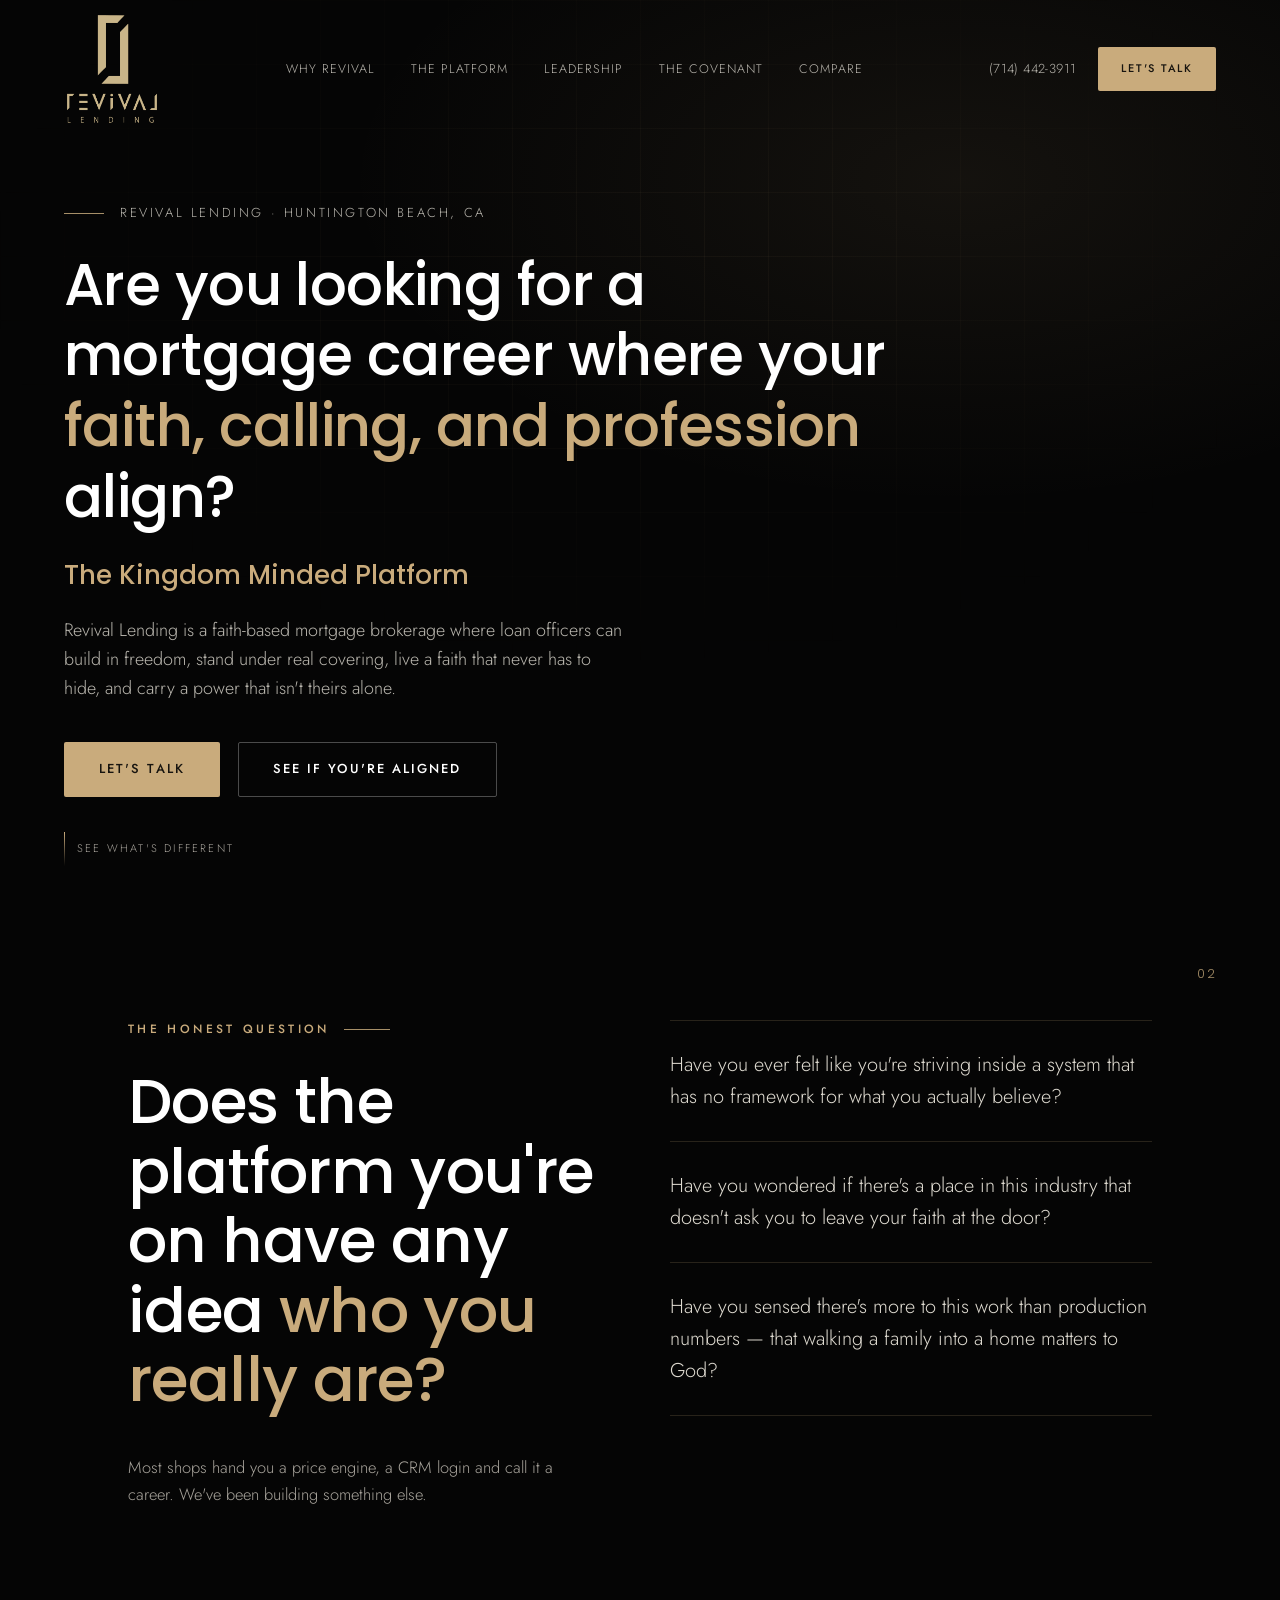
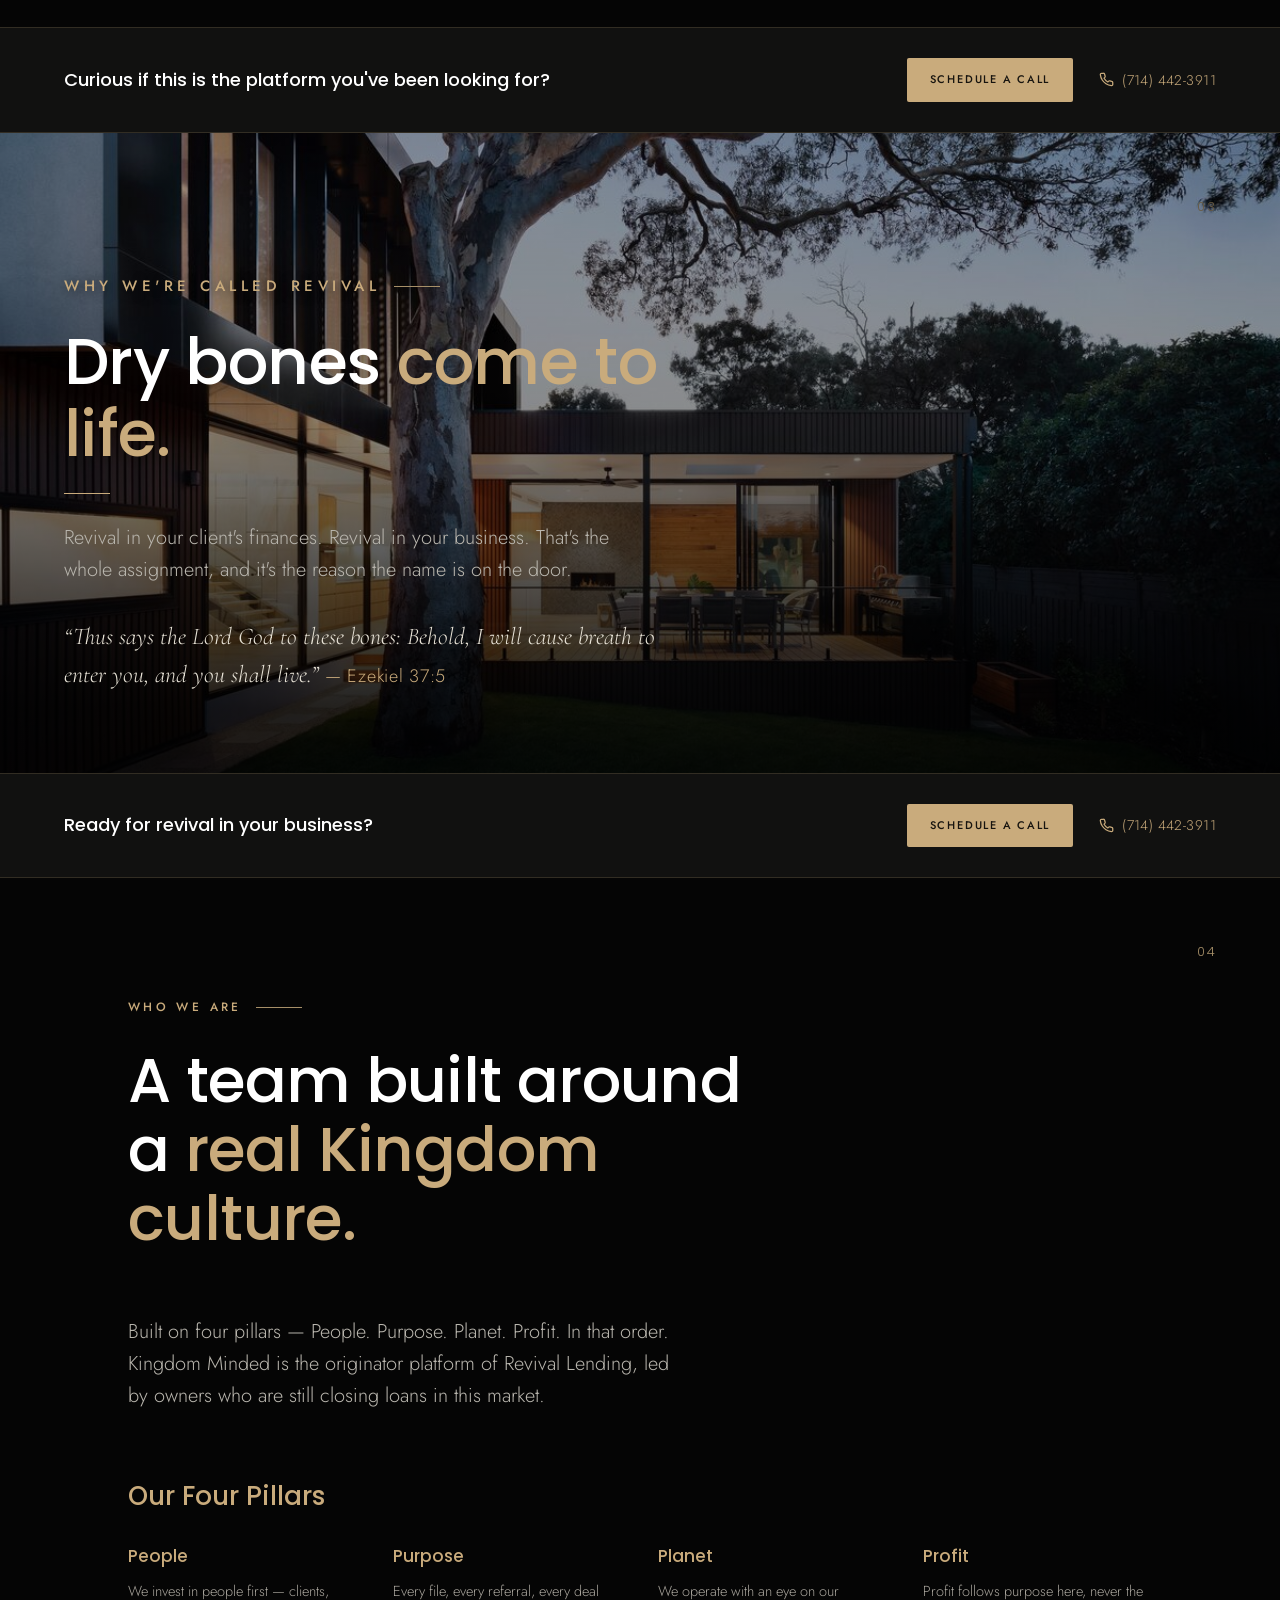
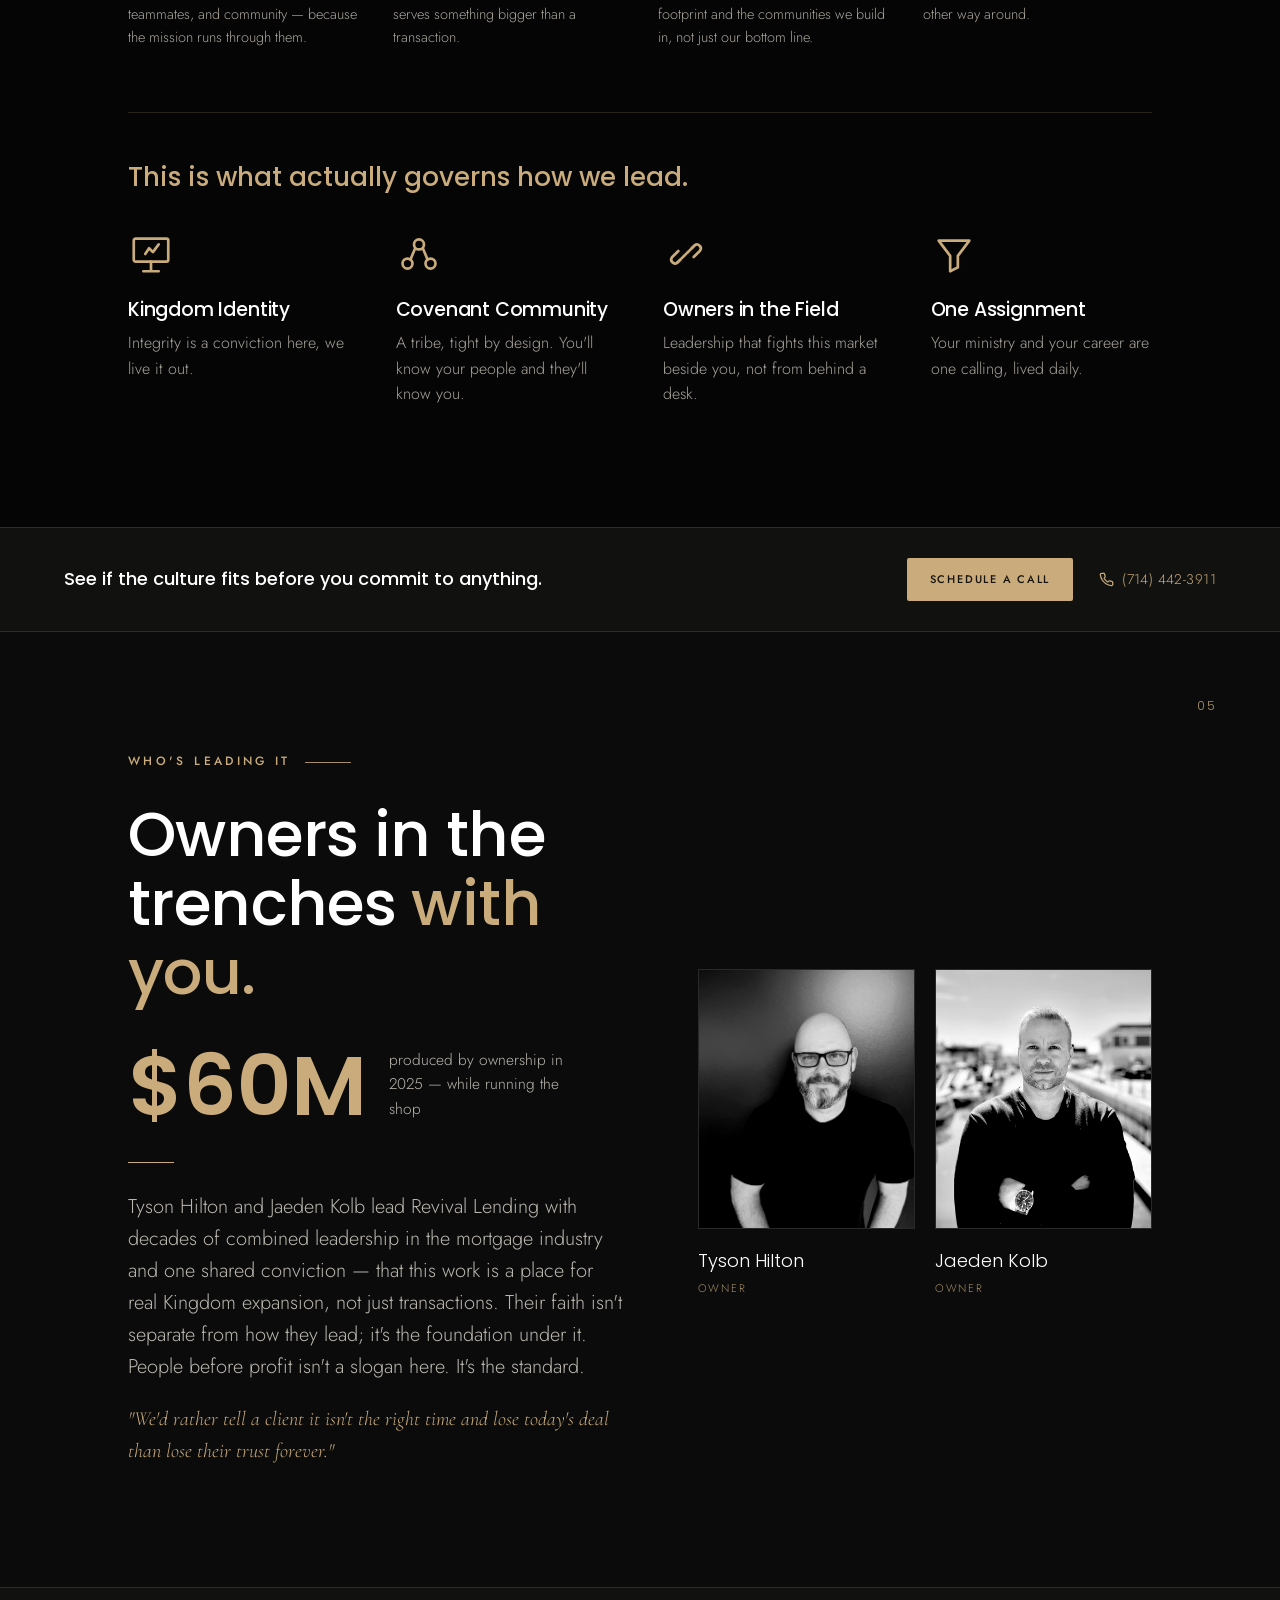
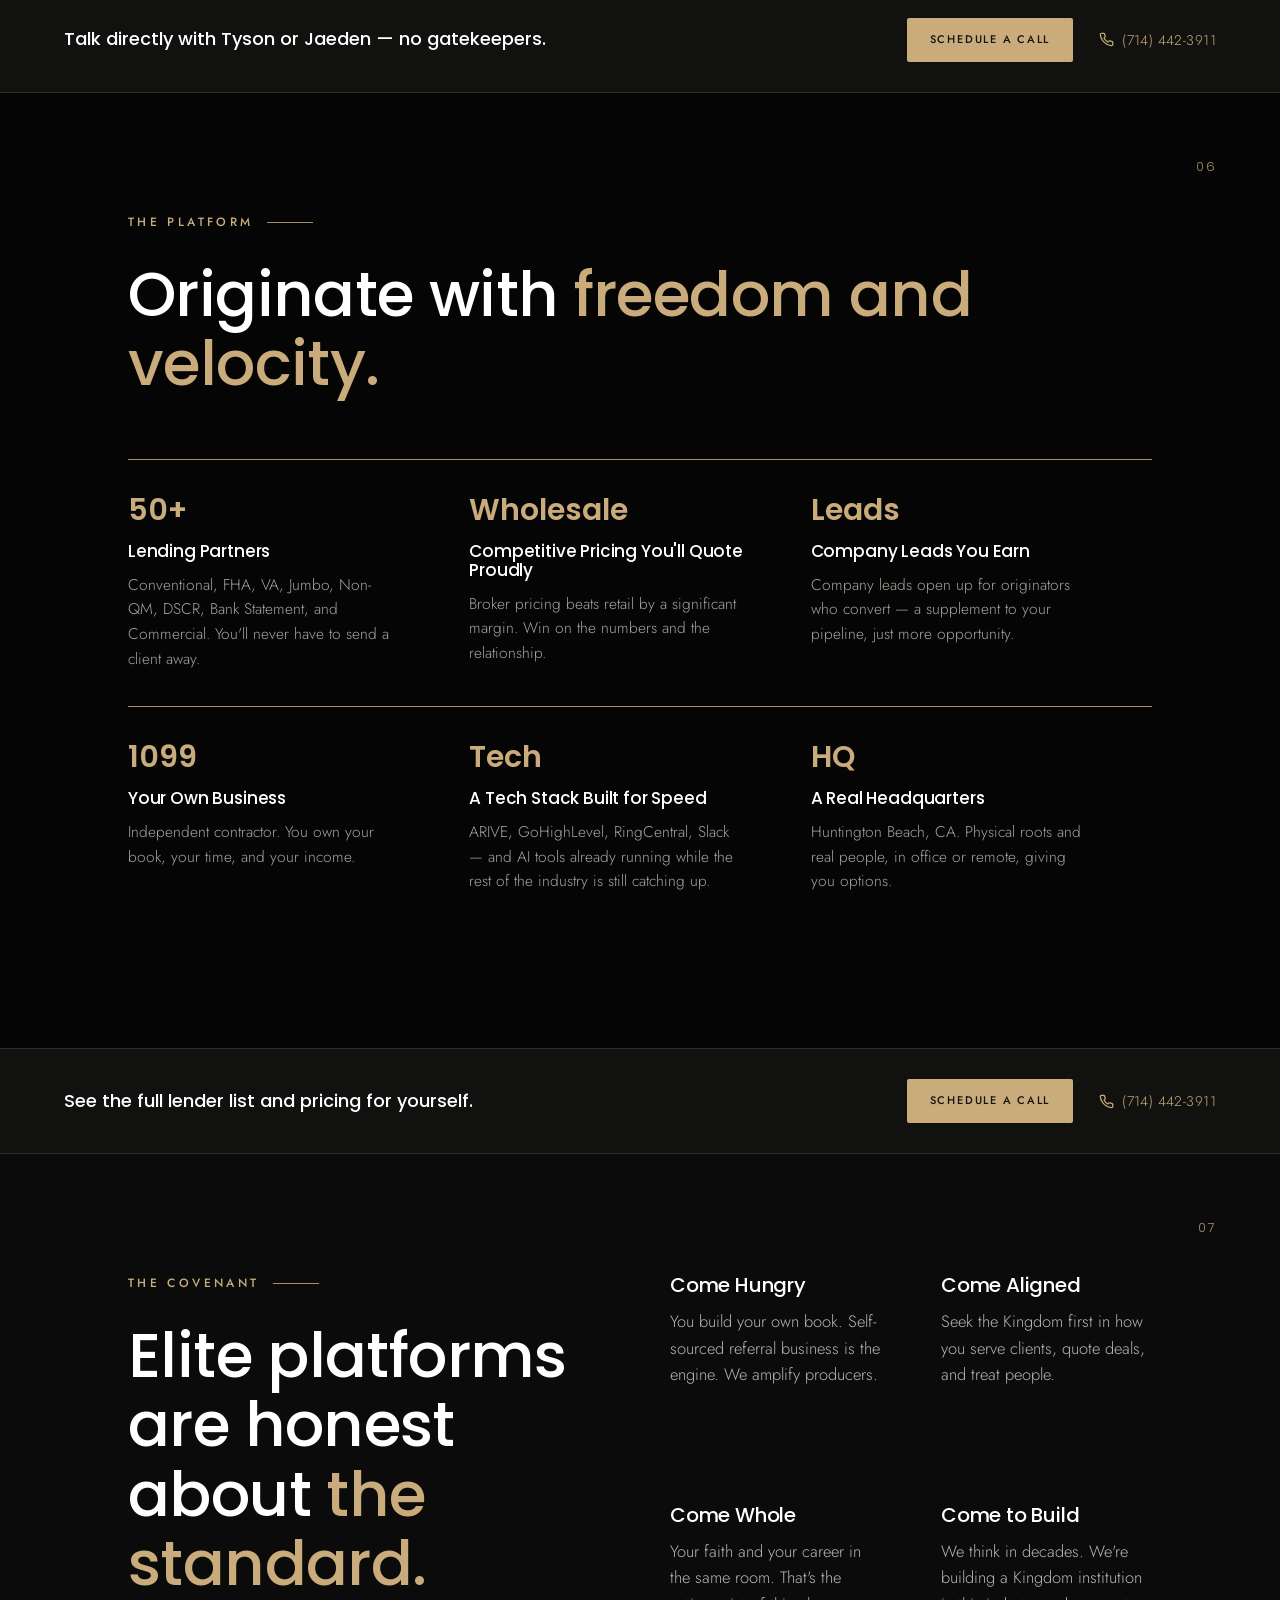
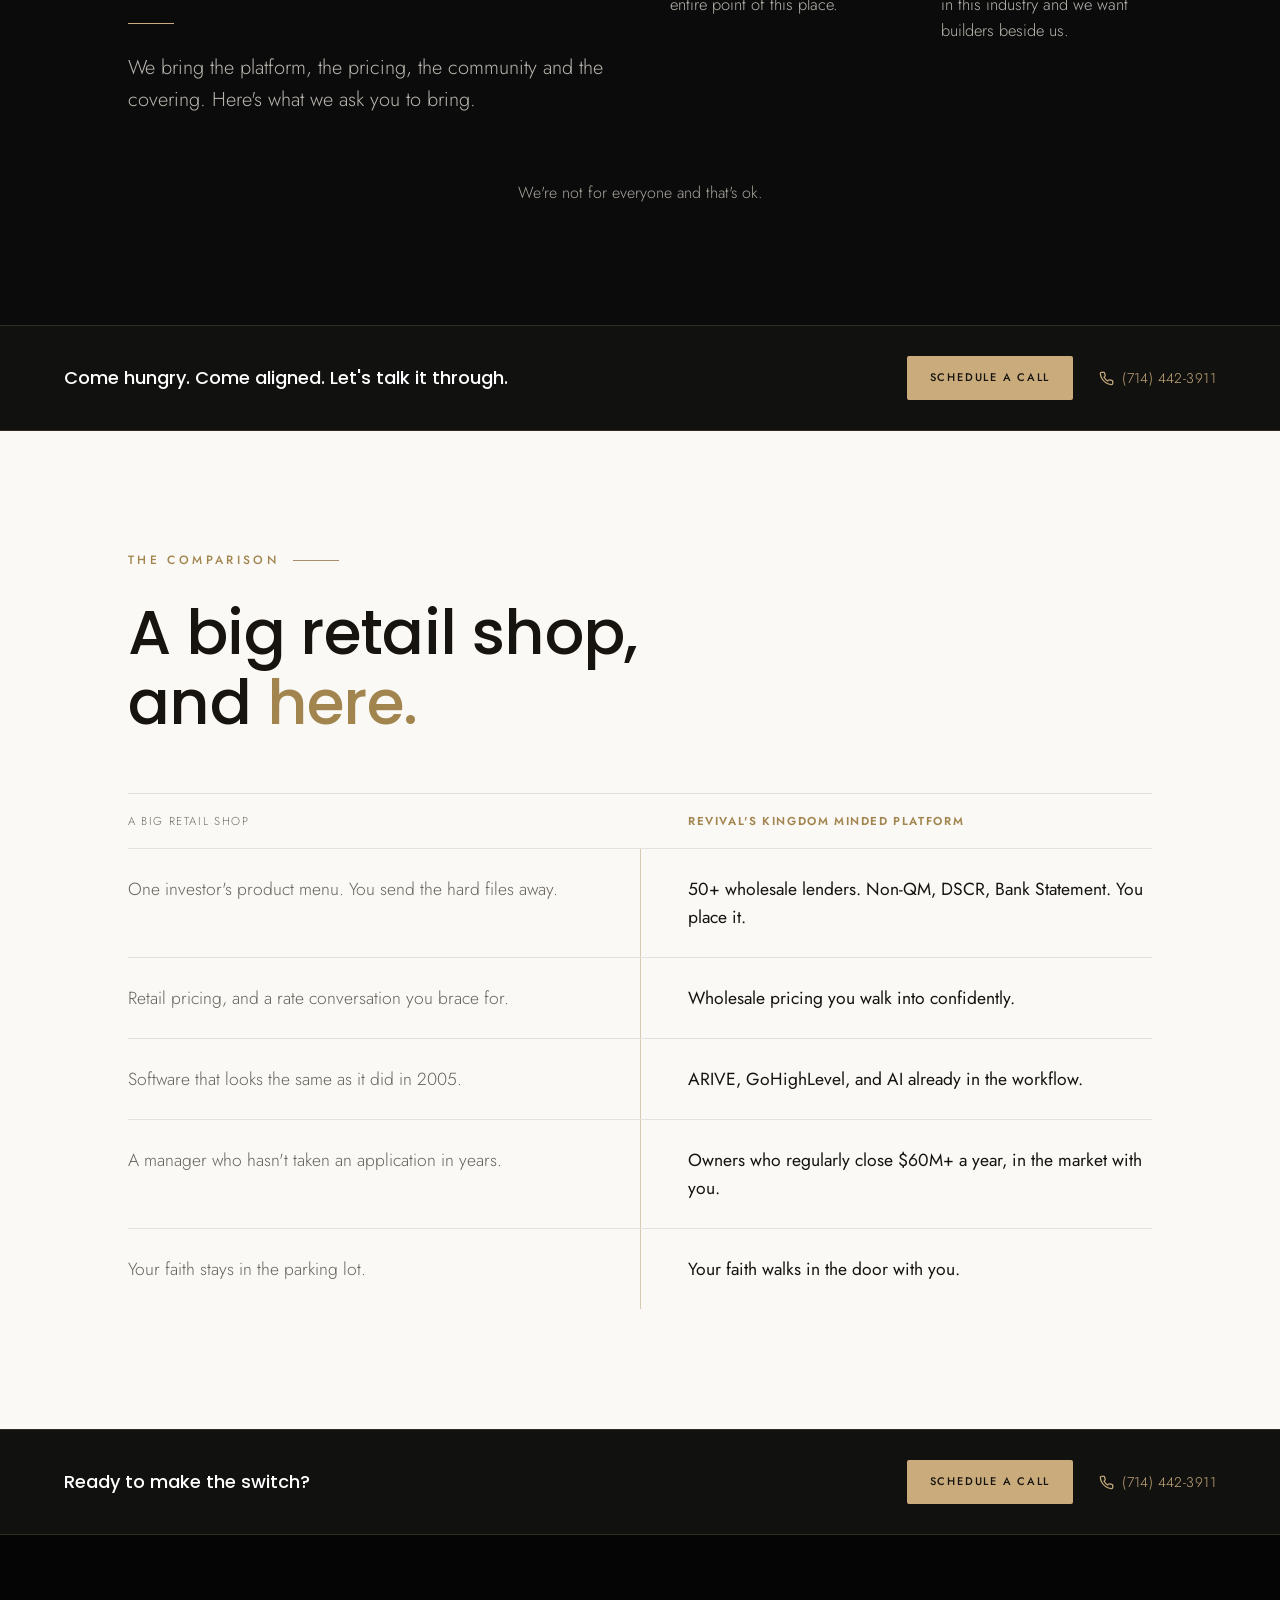
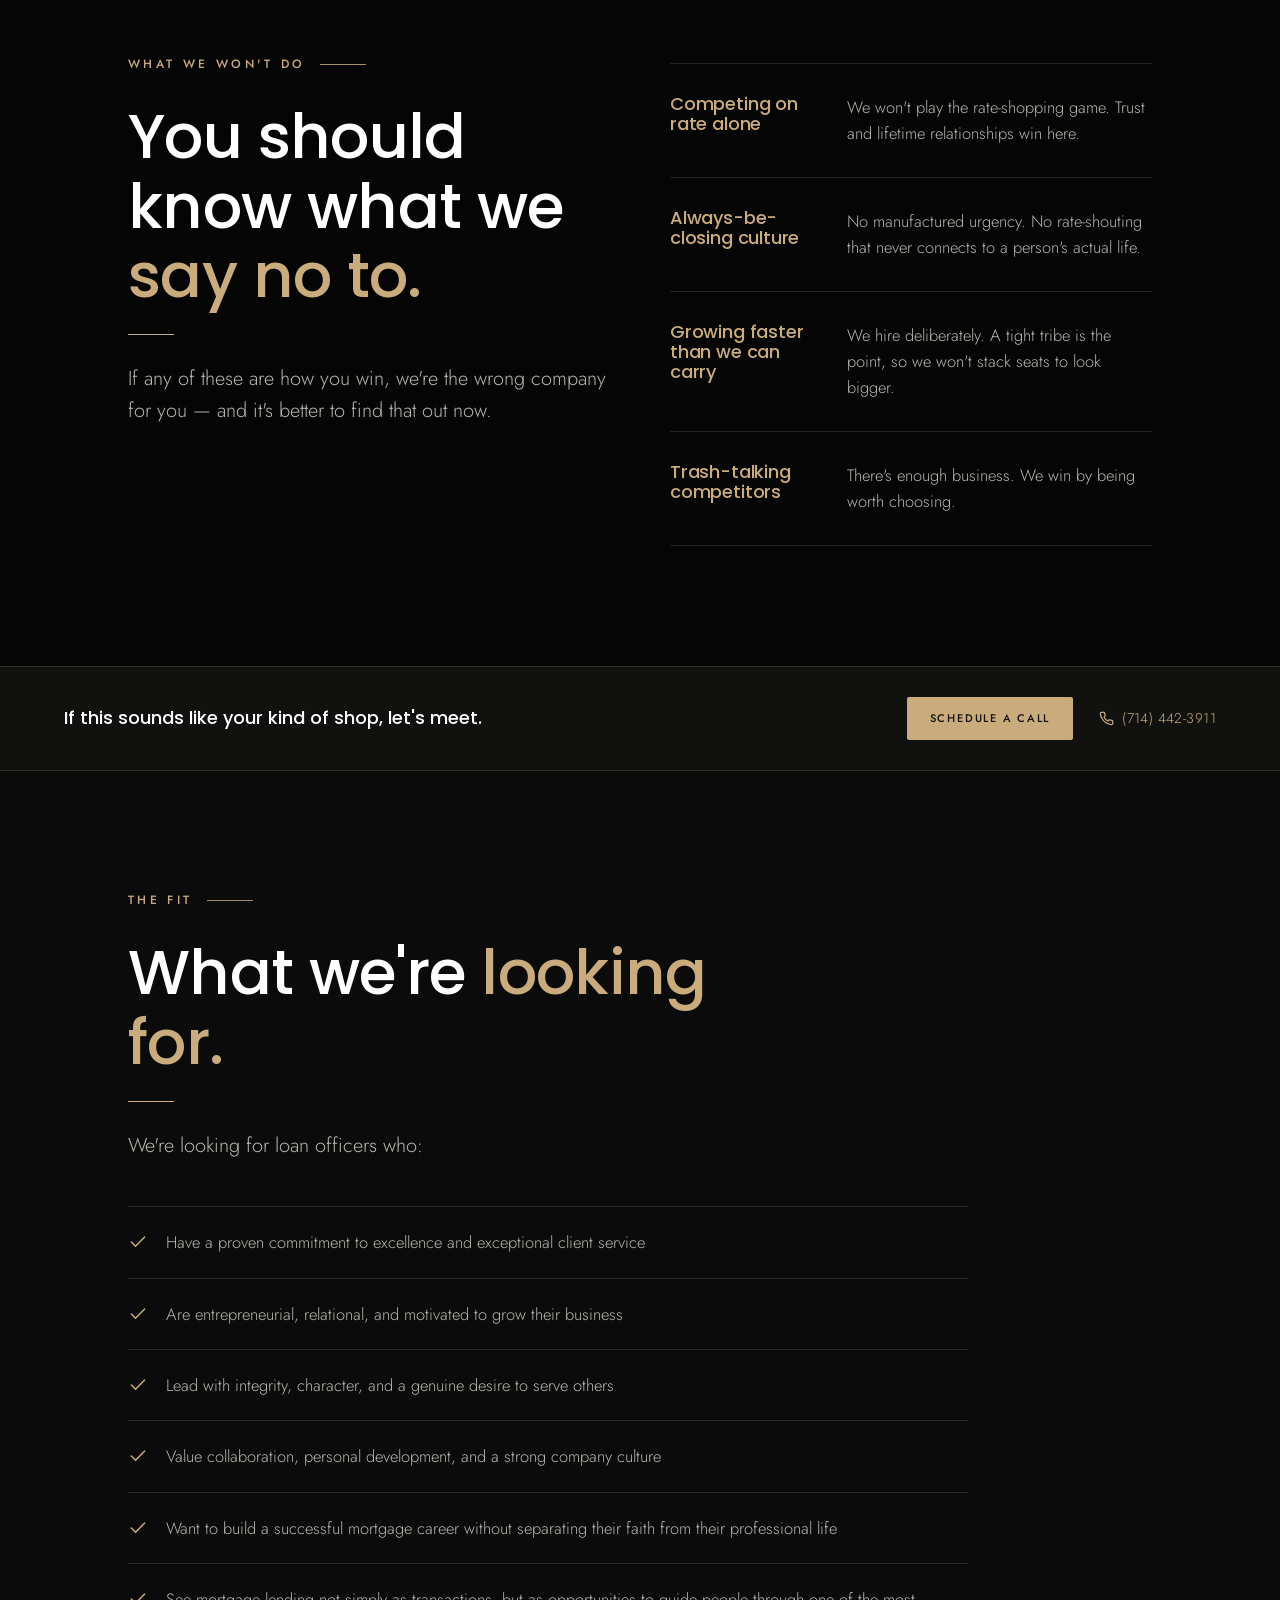
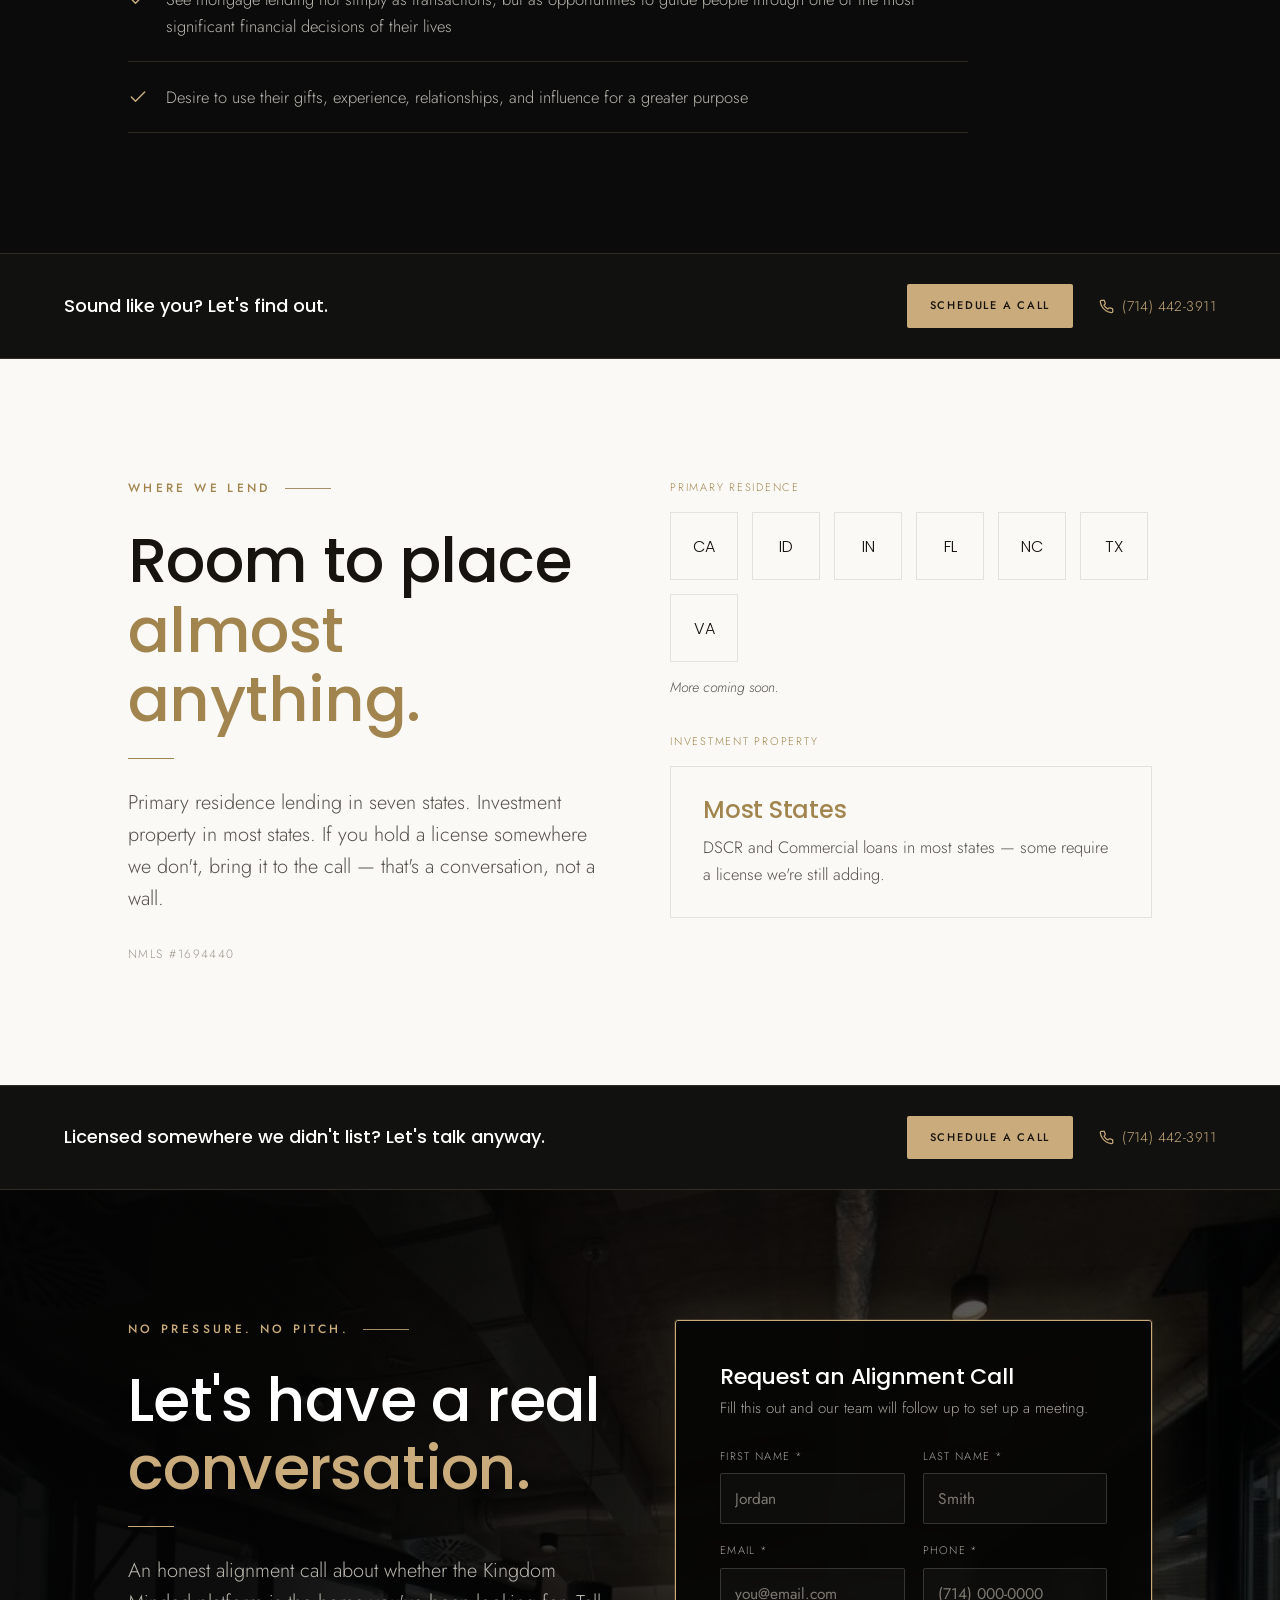
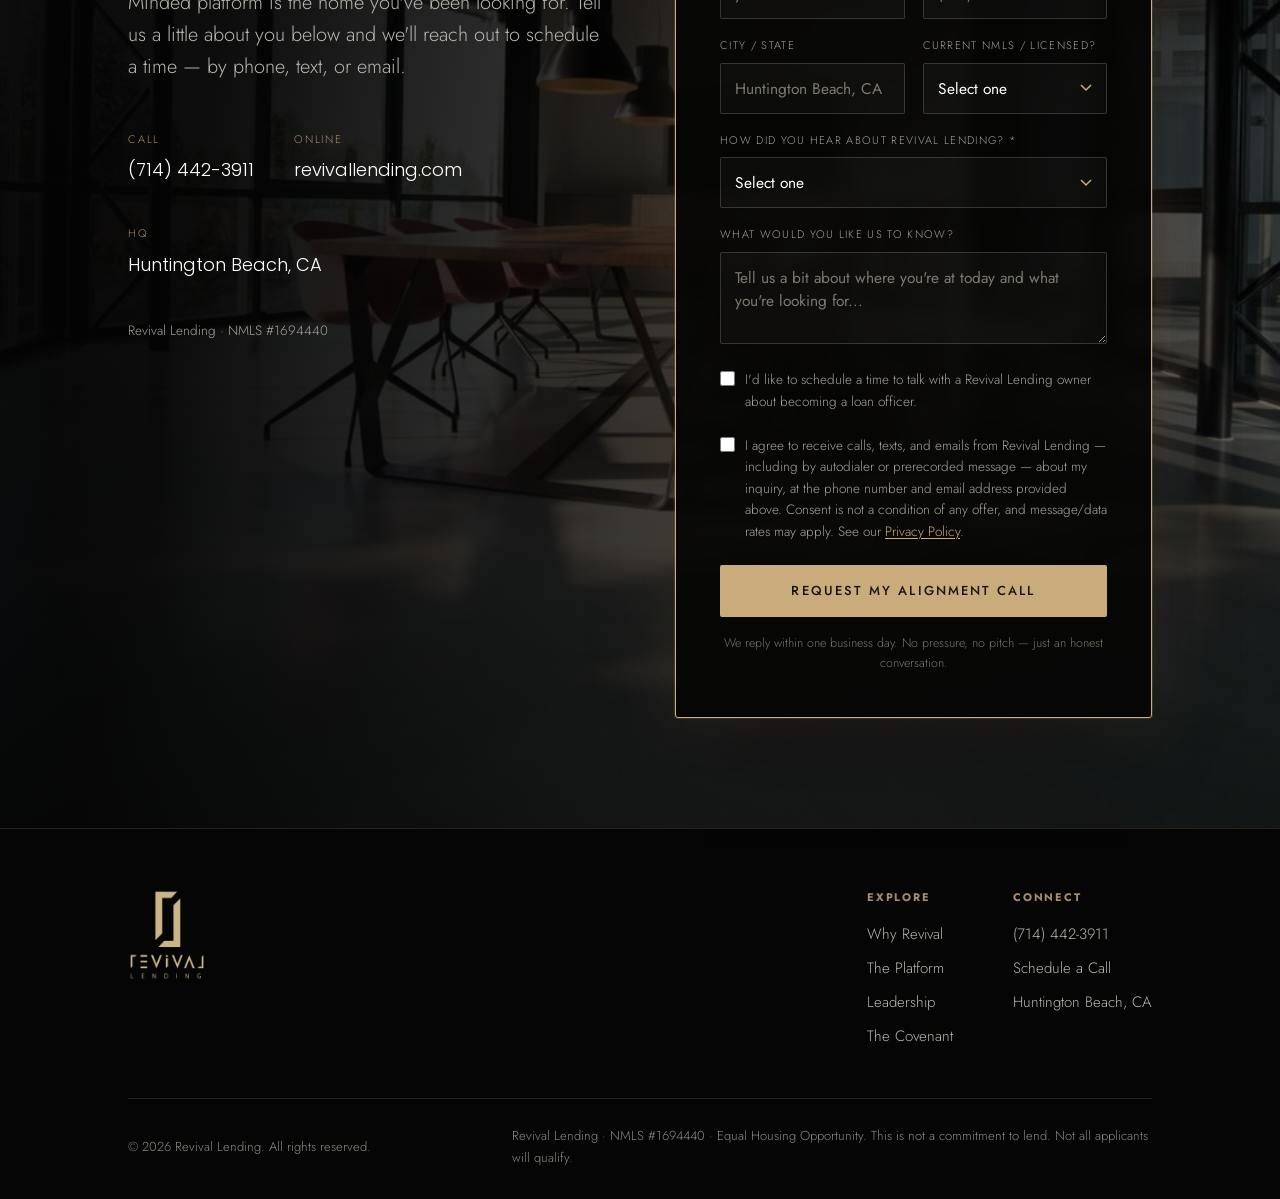
==== index.html @ 6816c250 "Fix capitalization and licensing accuracy per markup feedback - Comparison table: "bank statement" -" ====
<!DOCTYPE html>
<html lang="en">
<head>
<meta charset="UTF-8">
<meta name="viewport" content="width=device-width, initial-scale=1.0">
<title>Revival Lending | The Kingdom Minded Platform for Loan Officers</title>
<meta name="description" content="Revival Lending is the Kingdom Minded platform for self-sourced loan officers. 50+ wholesale lenders, 1099 freedom, real ownership in the field. Huntington Beach, CA.">

<link rel="icon" type="image/png" href="assets/img/favicon-32.png">
<link rel="apple-touch-icon" href="assets/img/apple-touch-icon.png">
<link rel="stylesheet" href="assets/css/style.css">

<meta property="og:title" content="Revival Lending | The Kingdom Minded Platform">
<meta property="og:description" content="For self-sourced originators. 50+ wholesale lenders, wholesale pricing, 1099 freedom — with owners in the trenches beside you.">
<meta property="og:type" content="website">
<meta property="og:url" content="https://kingdommindedrl.netlify.app/">
<meta property="og:image" content="https://kingdommindedrl.netlify.app/assets/img/og-image.jpg">
<meta property="og:image:width" content="1200">
<meta property="og:image:height" content="630">
<meta property="og:site_name" content="Revival Lending">
<meta name="twitter:card" content="summary_large_image">
<meta name="twitter:title" content="Revival Lending | The Kingdom Minded Platform">
<meta name="twitter:description" content="For self-sourced originators. 50+ wholesale lenders, wholesale pricing, 1099 freedom — with owners in the trenches beside you.">
<meta name="twitter:image" content="https://kingdommindedrl.netlify.app/assets/img/og-image.jpg">
</head>
<body>

<!-- ============================ NAV ============================ -->
<nav class="nav" id="nav">
  <a href="#top" class="nav-logo">
    <img src="assets/img/logo-gold.png" alt="Revival Lending">
  </a>
  <div class="nav-links">
    <a href="#why-revival">Why Revival</a>
    <a href="#platform">The Platform</a>
    <a href="#leadership">Leadership</a>
    <a href="#covenant">The Covenant</a>
    <a href="#compare">Compare</a>
  </div>
  <div class="nav-right">
    <a href="tel:7144423911" class="nav-phone">(714) 442-3911</a>
    <a href="#apply" class="btn btn-gold btn-sm">Let's Talk</a>
  </div>
  <button class="nav-toggle" id="navToggle" aria-label="Menu">
    <span></span><span></span><span></span>
  </button>
</nav>

<div class="mobile-panel" id="mobilePanel">
  <a href="#why-revival">Why Revival</a>
  <a href="#platform">The Platform</a>
  <a href="#leadership">Leadership</a>
  <a href="#covenant">The Covenant</a>
  <a href="#compare">Compare</a>
  <a href="tel:7144423911">(714) 442-3911</a>
  <a href="#apply" class="btn btn-gold">Let's Talk</a>
</div>

<!-- ============================ HERO ============================ -->
<header class="hero" id="top">
  <div class="hero-inner">
    <div class="hero-sub">Revival Lending &middot; Huntington Beach, CA</div>
    <h1>Are you looking for a mortgage career where your <span class="gold">faith, calling, and profession</span> align?</h1>
    <div class="hero-subtitle">The Kingdom Minded Platform</div>
    <p class="hero-hook">Revival Lending is a faith-based mortgage brokerage where loan officers can build in freedom, stand under real covering, live a faith that never has to hide, and carry a power that isn't theirs alone.</p>
    <div class="hero-ctas">
      <a href="#apply" class="btn btn-gold">Let's Talk</a>
      <a href="#why-revival" class="btn btn-outline">See If You're Aligned</a>
    </div>
  </div>
  <div class="hero-scroll"><span class="line"></span> See What's Different</div>
</header>

<!-- ============================ THE HONEST QUESTION ============================ -->
<section class="section bg-black" id="why-revival">
  <div class="section-num">02</div>
  <div class="container split">
    <div class="reveal">
      <div class="eyebrow">The Honest Question</div>
      <h2 class="section-title">Does the platform you're on have any idea <span class="accent">who you really are?</span></h2>
      <div class="closer-line">Most shops hand you a price engine, a CRM login and call it a career. We've been building something else.</div>
    </div>
    <div class="qa-list reveal">
      <p class="qa-item">Have you ever felt like you're striving inside a system that has no framework for what you actually believe?</p>
      <p class="qa-item">Have you wondered if there's a place in this industry that doesn't ask you to leave your faith at the door?</p>
      <p class="qa-item">Have you sensed there's more to this work than production numbers &mdash; that walking a family into a home matters to God?</p>
    </div>
  </div>
</section>

<div class="cta-strip reveal">
  <div class="cta-strip-inner">
    <p>Curious if this is the platform you've been looking for?</p>
    <div class="cta-strip-actions">
      <a href="#apply" class="btn btn-gold btn-sm">Schedule a Call</a>
      <a href="tel:7144423911" class="cta-strip-phone"><svg viewBox="0 0 24 24" fill="none" stroke-width="2" stroke-linecap="round" stroke-linejoin="round"><path d="M22 16.92v3a2 2 0 01-2.18 2 19.79 19.79 0 01-8.63-3.07 19.5 19.5 0 01-6-6 19.79 19.79 0 01-3.07-8.67A2 2 0 014.11 2h3a2 2 0 012 1.72c.127.96.361 1.903.7 2.81a2 2 0 01-.45 2.11L8.09 9.91a16 16 0 006 6l1.27-1.27a2 2 0 012.11-.45c.907.339 1.85.573 2.81.7A2 2 0 0122 16.92z"></path></svg>(714) 442-3911</a>
    </div>
  </div>
</div>

<!-- ============================ DRY BONES ============================ -->
<section class="image-feature reveal" style="background-image:url('assets/img/hero-house.jpg');">
  <div class="section-num">03</div>
  <div class="image-feature-content">
    <div class="eyebrow eyebrow-lg">Why We're Called Revival</div>
    <h2>Dry bones <span class="accent">come to life.</span></h2>
    <div class="section-rule"></div>
    <p class="lede">Revival in your client's finances. Revival in your business. That's the whole assignment, and it's the reason the name is on the door.</p>
    <p class="hero-verse" style="margin-top:32px; margin-bottom:0;">
      &ldquo;Thus says the Lord God to these bones: Behold, I will cause breath to enter you, and you shall live.&rdquo;
      <cite>&mdash; Ezekiel 37:5</cite>
    </p>
  </div>
</section>

<div class="cta-strip reveal">
  <div class="cta-strip-inner">
    <p>Ready for revival in your business?</p>
    <div class="cta-strip-actions">
      <a href="#apply" class="btn btn-gold btn-sm">Schedule a Call</a>
      <a href="tel:7144423911" class="cta-strip-phone"><svg viewBox="0 0 24 24" fill="none" stroke-width="2" stroke-linecap="round" stroke-linejoin="round"><path d="M22 16.92v3a2 2 0 01-2.18 2 19.79 19.79 0 01-8.63-3.07 19.5 19.5 0 01-6-6 19.79 19.79 0 01-3.07-8.67A2 2 0 014.11 2h3a2 2 0 012 1.72c.127.96.361 1.903.7 2.81a2 2 0 01-.45 2.11L8.09 9.91a16 16 0 006 6l1.27-1.27a2 2 0 012.11-.45c.907.339 1.85.573 2.81.7A2 2 0 0122 16.92z"></path></svg>(714) 442-3911</a>
    </div>
  </div>
</div>

<!-- ============================ WHO WE ARE ============================ -->
<section class="section bg-black">
  <div class="section-num">04</div>
  <div class="container">
    <div class="pillars-header-row reveal">
      <div>
        <div class="eyebrow">Who We Are</div>
        <h2 class="section-title">A team built around a <span class="accent">real Kingdom culture.</span></h2>
      </div>
      <p class="lede">Built on four pillars &mdash; People. Purpose. Planet. Profit. In that order. Kingdom Minded is the originator platform of Revival Lending, led by owners who are still closing loans in this market.</p>
    </div>

    <div class="core-pillars reveal">
      <div class="pillars-lead">Our Four Pillars</div>
      <div class="core-pillars-grid reveal-stagger">
        <div class="core-pillar" style="--i:0">
          <h5>People</h5>
          <p>We invest in people first &mdash; clients, teammates, and community &mdash; because the mission runs through them.</p>
        </div>
        <div class="core-pillar" style="--i:1">
          <h5>Purpose</h5>
          <p>Every file, every referral, every deal serves something bigger than a transaction.</p>
        </div>
        <div class="core-pillar" style="--i:2">
          <h5>Planet</h5>
          <p>We operate with an eye on our footprint and the communities we build in, not just our bottom line.</p>
        </div>
        <div class="core-pillar" style="--i:3">
          <h5>Profit</h5>
          <p>Profit follows purpose here, never the other way around.</p>
        </div>
      </div>
    </div>

    <div class="pillars-secondary reveal">
      <p class="pillars-lead">This is what actually governs how we lead.</p>
      <div class="pillars-grid reveal-stagger">
      <div class="pillar" style="--i:0">
        <div class="pillar-icon"><svg viewBox="0 0 24 24" fill="none" stroke-width="1.4" stroke-linecap="round" stroke-linejoin="round"><rect x="3" y="4" width="18" height="12" rx="1"></rect><path d="M8 21h8M12 16v5"></path><path d="M9 12l2-3 2 2 3-4" ></path></svg></div>
        <h4>Kingdom Identity</h4>
        <p>Integrity is a conviction here, we live it out.</p>
      </div>
      <div class="pillar" style="--i:1">
        <div class="pillar-icon"><svg viewBox="0 0 24 24" fill="none" stroke-width="1.4" stroke-linecap="round" stroke-linejoin="round"><circle cx="12" cy="7" r="2.6"></circle><circle cx="6" cy="17" r="2.6"></circle><circle cx="18" cy="17" r="2.6"></circle><path d="M10 9l-2.5 6M14 9l2.5 6"></path></svg></div>
        <h4>Covenant Community</h4>
        <p>A tribe, tight by design. You'll know your people and they'll know you.</p>
      </div>
      <div class="pillar" style="--i:2">
        <div class="pillar-icon"><svg viewBox="0 0 24 24" fill="none" stroke-width="1.4" stroke-linecap="round" stroke-linejoin="round"><path d="M11 13l-3.5 3.5a2 2 0 01-2.8-2.8L8 10.4"></path><path d="M13 11l3.5-3.5a2 2 0 012.8 2.8L16 13.6"></path><path d="M9 15l-1.5 1.5M15 9l1.5-1.5"></path><path d="M11 13l2-2"></path></svg></div>
        <h4>Owners in the Field</h4>
        <p>Leadership that fights this market beside you, not from behind a desk.</p>
      </div>
      <div class="pillar" style="--i:3">
        <div class="pillar-icon"><svg viewBox="0 0 24 24" fill="none" stroke-width="1.4" stroke-linecap="round" stroke-linejoin="round"><path d="M4 5h16l-6 8v6l-4 2v-8L4 5z"></path></svg></div>
        <h4>One Assignment</h4>
        <p>Your ministry and your career are one calling, lived daily.</p>
      </div>
      </div>
    </div>
  </div>
</section>

<div class="cta-strip reveal">
  <div class="cta-strip-inner">
    <p>See if the culture fits before you commit to anything.</p>
    <div class="cta-strip-actions">
      <a href="#apply" class="btn btn-gold btn-sm">Schedule a Call</a>
      <a href="tel:7144423911" class="cta-strip-phone"><svg viewBox="0 0 24 24" fill="none" stroke-width="2" stroke-linecap="round" stroke-linejoin="round"><path d="M22 16.92v3a2 2 0 01-2.18 2 19.79 19.79 0 01-8.63-3.07 19.5 19.5 0 01-6-6 19.79 19.79 0 01-3.07-8.67A2 2 0 014.11 2h3a2 2 0 012 1.72c.127.96.361 1.903.7 2.81a2 2 0 01-.45 2.11L8.09 9.91a16 16 0 006 6l1.27-1.27a2 2 0 012.11-.45c.907.339 1.85.573 2.81.7A2 2 0 0122 16.92z"></path></svg>(714) 442-3911</a>
    </div>
  </div>
</div>

<!-- ============================ LEADERSHIP ============================ -->
<section class="section bg-panel" id="leadership">
  <div class="section-num">05</div>
  <div class="container">
    <div class="eyebrow reveal">Who's Leading It</div>
    <div class="leaders-grid">
      <div class="reveal">
        <h2 class="section-title">Owners in the trenches <span class="accent">with you.</span></h2>
        <div class="stat-block">
          <div class="stat-number">$60M</div>
          <div class="stat-caption">produced by ownership in 2025 &mdash; while running the shop</div>
        </div>
        <div class="section-rule"></div>
        <p class="lede" style="margin-bottom:20px;">Tyson Hilton and Jaeden Kolb lead Revival Lending with decades of combined leadership in the mortgage industry and one shared conviction &mdash; that this work is a place for real Kingdom expansion, not just transactions. Their faith isn't separate from how they lead; it's the foundation under it. People before profit isn't a slogan here. It's the standard.</p>
        <p class="pull-quote">"We'd rather tell a client it isn't the right time and lose today's deal than lose their trust forever."</p>
      </div>
      <div class="leaders-photos reveal">
        <div class="leader-card">
          <img class="leader-photo" src="assets/img/tyson-hilton.jpg" alt="Tyson Hilton, Owner of Revival Lending">
          <div class="leader-name">Tyson Hilton</div>
          <div class="leader-title">Owner</div>
        </div>
        <div class="leader-card">
          <img class="leader-photo" src="assets/img/jaeden-kolb.jpg" alt="Jaeden Kolb, Owner of Revival Lending">
          <div class="leader-name">Jaeden Kolb</div>
          <div class="leader-title">Owner</div>
        </div>
      </div>
    </div>
  </div>
</section>

<div class="cta-strip reveal">
  <div class="cta-strip-inner">
    <p>Talk directly with Tyson or Jaeden &mdash; no gatekeepers.</p>
    <div class="cta-strip-actions">
      <a href="#apply" class="btn btn-gold btn-sm">Schedule a Call</a>
      <a href="tel:7144423911" class="cta-strip-phone"><svg viewBox="0 0 24 24" fill="none" stroke-width="2" stroke-linecap="round" stroke-linejoin="round"><path d="M22 16.92v3a2 2 0 01-2.18 2 19.79 19.79 0 01-8.63-3.07 19.5 19.5 0 01-6-6 19.79 19.79 0 01-3.07-8.67A2 2 0 014.11 2h3a2 2 0 012 1.72c.127.96.361 1.903.7 2.81a2 2 0 01-.45 2.11L8.09 9.91a16 16 0 006 6l1.27-1.27a2 2 0 012.11-.45c.907.339 1.85.573 2.81.7A2 2 0 0122 16.92z"></path></svg>(714) 442-3911</a>
    </div>
  </div>
</div>

<!-- ============================ THE PLATFORM ============================ -->
<section class="section bg-black" id="platform">
  <div class="section-num">06</div>
  <div class="container">
    <div class="reveal">
      <div class="eyebrow">The Platform</div>
      <h2 class="section-title" style="max-width:22ch;">Originate with <span class="accent">freedom and velocity.</span></h2>
    </div>
    <div class="platform-grid reveal reveal-stagger">
      <div class="platform-cell" style="--i:0">
        <div class="num">50+</div>
        <h4>Lending Partners</h4>
        <p>Conventional, FHA, VA, Jumbo, Non-QM, DSCR, Bank Statement, and Commercial. You'll never have to send a client away.</p>
      </div>
      <div class="platform-cell" style="--i:1">
        <div class="num">Wholesale</div>
        <h4>Competitive Pricing You'll Quote Proudly</h4>
        <p>Broker pricing beats retail by a significant margin. Win on the numbers and the relationship.</p>
      </div>
      <div class="platform-cell" style="--i:2">
        <div class="num">Leads</div>
        <h4>Company Leads You Earn</h4>
        <p>Company leads open up for originators who convert &mdash; a supplement to your pipeline, just more opportunity.</p>
      </div>
      <div class="platform-cell" style="--i:3">
        <div class="num">1099</div>
        <h4>Your Own Business</h4>
        <p>Independent contractor. You own your book, your time, and your income.</p>
      </div>
      <div class="platform-cell" style="--i:4">
        <div class="num">Tech</div>
        <h4>A Tech Stack Built for Speed</h4>
        <p>ARIVE, GoHighLevel, RingCentral, Slack &mdash; and AI tools already running while the rest of the industry is still catching up.</p>
      </div>
      <div class="platform-cell" style="--i:5">
        <div class="num">HQ</div>
        <h4>A Real Headquarters</h4>
        <p>Huntington Beach, CA. Physical roots and real people, in office or remote, giving you options.</p>
      </div>
    </div>
  </div>
</section>

<div class="cta-strip reveal">
  <div class="cta-strip-inner">
    <p>See the full lender list and pricing for yourself.</p>
    <div class="cta-strip-actions">
      <a href="#apply" class="btn btn-gold btn-sm">Schedule a Call</a>
      <a href="tel:7144423911" class="cta-strip-phone"><svg viewBox="0 0 24 24" fill="none" stroke-width="2" stroke-linecap="round" stroke-linejoin="round"><path d="M22 16.92v3a2 2 0 01-2.18 2 19.79 19.79 0 01-8.63-3.07 19.5 19.5 0 01-6-6 19.79 19.79 0 01-3.07-8.67A2 2 0 014.11 2h3a2 2 0 012 1.72c.127.96.361 1.903.7 2.81a2 2 0 01-.45 2.11L8.09 9.91a16 16 0 006 6l1.27-1.27a2 2 0 012.11-.45c.907.339 1.85.573 2.81.7A2 2 0 0122 16.92z"></path></svg>(714) 442-3911</a>
    </div>
  </div>
</div>

<!-- ============================ THE COVENANT ============================ -->
<section class="section bg-panel" id="covenant">
  <div class="section-num">07</div>
  <div class="container">
    <div class="split">
      <div class="reveal">
        <div class="eyebrow">The Covenant</div>
        <h2 class="section-title">Elite platforms are honest about <span class="accent">the standard.</span></h2>
        <div class="section-rule"></div>
        <p class="lede">We bring the platform, the pricing, the community and the covering. Here's what we ask you to bring.</p>
      </div>
      <div class="covenant-grid reveal reveal-stagger">
        <div class="covenant-item" style="--i:0">
          <h4>Come Hungry</h4>
          <p>You build your own book. Self-sourced referral business is the engine. We amplify producers.</p>
        </div>
        <div class="covenant-item" style="--i:1">
          <h4>Come Aligned</h4>
          <p>Seek the Kingdom first in how you serve clients, quote deals, and treat people.</p>
        </div>
        <div class="covenant-item" style="--i:2">
          <h4>Come Whole</h4>
          <p>Your faith and your career in the same room. That's the entire point of this place.</p>
        </div>
        <div class="covenant-item" style="--i:3">
          <h4>Come to Build</h4>
          <p>We think in decades. We're building a Kingdom institution in this industry and we want builders beside us.</p>
        </div>
      </div>
    </div>
    <p class="not-for-everyone reveal">We're not for everyone and that's ok.</p>
  </div>
</section>

<div class="cta-strip reveal">
  <div class="cta-strip-inner">
    <p>Come hungry. Come aligned. Let's talk it through.</p>
    <div class="cta-strip-actions">
      <a href="#apply" class="btn btn-gold btn-sm">Schedule a Call</a>
      <a href="tel:7144423911" class="cta-strip-phone"><svg viewBox="0 0 24 24" fill="none" stroke-width="2" stroke-linecap="round" stroke-linejoin="round"><path d="M22 16.92v3a2 2 0 01-2.18 2 19.79 19.79 0 01-8.63-3.07 19.5 19.5 0 01-6-6 19.79 19.79 0 01-3.07-8.67A2 2 0 014.11 2h3a2 2 0 012 1.72c.127.96.361 1.903.7 2.81a2 2 0 01-.45 2.11L8.09 9.91a16 16 0 006 6l1.27-1.27a2 2 0 012.11-.45c.907.339 1.85.573 2.81.7A2 2 0 0122 16.92z"></path></svg>(714) 442-3911</a>
    </div>
  </div>
</div>

<!-- ============================ COMPARISON ============================ -->
<section class="section bg-white" id="compare">
  <div class="container">
    <div class="reveal">
      <div class="eyebrow on-white">The Comparison</div>
      <h2 class="section-title">A big retail shop, and <span style="color:#a2854e;">here.</span></h2>
    </div>
    <div class="compare-wrap reveal">
      <div class="compare-head"><span>A Big Retail Shop</span><span>Revival's Kingdom Minded Platform</span></div>
      <div class="compare-row"><div class="no">One investor's product menu. You send the hard files away.</div><div class="yes">50+ wholesale lenders. Non-QM, DSCR, Bank Statement. You place it.</div></div>
      <div class="compare-row"><div class="no">Retail pricing, and a rate conversation you brace for.</div><div class="yes">Wholesale pricing you walk into confidently.</div></div>
      <div class="compare-row"><div class="no">Software that looks the same as it did in 2005.</div><div class="yes">ARIVE, GoHighLevel, and AI already in the workflow.</div></div>
      <div class="compare-row"><div class="no">A manager who hasn't taken an application in years.</div><div class="yes">Owners who regularly close $60M+ a year, in the market with you.</div></div>
      <div class="compare-row"><div class="no">Your faith stays in the parking lot.</div><div class="yes">Your faith walks in the door with you.</div></div>
    </div>
  </div>
</section>

<div class="cta-strip reveal">
  <div class="cta-strip-inner">
    <p>Ready to make the switch?</p>
    <div class="cta-strip-actions">
      <a href="#apply" class="btn btn-gold btn-sm">Schedule a Call</a>
      <a href="tel:7144423911" class="cta-strip-phone"><svg viewBox="0 0 24 24" fill="none" stroke-width="2" stroke-linecap="round" stroke-linejoin="round"><path d="M22 16.92v3a2 2 0 01-2.18 2 19.79 19.79 0 01-8.63-3.07 19.5 19.5 0 01-6-6 19.79 19.79 0 01-3.07-8.67A2 2 0 014.11 2h3a2 2 0 012 1.72c.127.96.361 1.903.7 2.81a2 2 0 01-.45 2.11L8.09 9.91a16 16 0 006 6l1.27-1.27a2 2 0 012.11-.45c.907.339 1.85.573 2.81.7A2 2 0 0122 16.92z"></path></svg>(714) 442-3911</a>
    </div>
  </div>
</div>

<!-- ============================ WHAT WE WON'T DO ============================ -->
<section class="section bg-black">
  <div class="container split">
    <div class="reveal">
      <div class="eyebrow">What We Won't Do</div>
      <h2 class="section-title">You should know what we <span class="accent">say no to.</span></h2>
      <div class="section-rule"></div>
      <p class="lede">If any of these are how you win, we're the wrong company for you &mdash; and it's better to find that out now.</p>
    </div>
    <div class="wontdo-list reveal">
      <div class="wontdo-row"><h4>Competing on rate alone</h4><p>We won't play the rate-shopping game. Trust and lifetime relationships win here.</p></div>
      <div class="wontdo-row"><h4>Always-be-closing culture</h4><p>No manufactured urgency. No rate-shouting that never connects to a person's actual life.</p></div>
      <div class="wontdo-row"><h4>Growing faster than we can carry</h4><p>We hire deliberately. A tight tribe is the point, so we won't stack seats to look bigger.</p></div>
      <div class="wontdo-row"><h4>Trash-talking competitors</h4><p>There's enough business. We win by being worth choosing.</p></div>
    </div>
  </div>
</section>

<div class="cta-strip reveal">
  <div class="cta-strip-inner">
    <p>If this sounds like your kind of shop, let's meet.</p>
    <div class="cta-strip-actions">
      <a href="#apply" class="btn btn-gold btn-sm">Schedule a Call</a>
      <a href="tel:7144423911" class="cta-strip-phone"><svg viewBox="0 0 24 24" fill="none" stroke-width="2" stroke-linecap="round" stroke-linejoin="round"><path d="M22 16.92v3a2 2 0 01-2.18 2 19.79 19.79 0 01-8.63-3.07 19.5 19.5 0 01-6-6 19.79 19.79 0 01-3.07-8.67A2 2 0 014.11 2h3a2 2 0 012 1.72c.127.96.361 1.903.7 2.81a2 2 0 01-.45 2.11L8.09 9.91a16 16 0 006 6l1.27-1.27a2 2 0 012.11-.45c.907.339 1.85.573 2.81.7A2 2 0 0122 16.92z"></path></svg>(714) 442-3911</a>
    </div>
  </div>
</div>

<!-- ============================ WHAT WE'RE LOOKING FOR ============================ -->
<section class="section bg-panel">
  <div class="container">
    <div class="reveal">
      <div class="eyebrow">The Fit</div>
      <h2 class="section-title">What we're <span class="accent">looking for.</span></h2>
      <div class="section-rule"></div>
      <p class="lede">We're looking for loan officers who:</p>
    </div>
    <div class="looking-for-list reveal reveal-stagger">
      <div class="looking-for-item" style="--i:0"><svg viewBox="0 0 24 24" fill="none" stroke-width="1.8" stroke-linecap="round" stroke-linejoin="round"><path d="M20 6L9 17l-5-5"></path></svg><p>Have a proven commitment to excellence and exceptional client service</p></div>
      <div class="looking-for-item" style="--i:1"><svg viewBox="0 0 24 24" fill="none" stroke-width="1.8" stroke-linecap="round" stroke-linejoin="round"><path d="M20 6L9 17l-5-5"></path></svg><p>Are entrepreneurial, relational, and motivated to grow their business</p></div>
      <div class="looking-for-item" style="--i:2"><svg viewBox="0 0 24 24" fill="none" stroke-width="1.8" stroke-linecap="round" stroke-linejoin="round"><path d="M20 6L9 17l-5-5"></path></svg><p>Lead with integrity, character, and a genuine desire to serve others</p></div>
      <div class="looking-for-item" style="--i:3"><svg viewBox="0 0 24 24" fill="none" stroke-width="1.8" stroke-linecap="round" stroke-linejoin="round"><path d="M20 6L9 17l-5-5"></path></svg><p>Value collaboration, personal development, and a strong company culture</p></div>
      <div class="looking-for-item" style="--i:4"><svg viewBox="0 0 24 24" fill="none" stroke-width="1.8" stroke-linecap="round" stroke-linejoin="round"><path d="M20 6L9 17l-5-5"></path></svg><p>Want to build a successful mortgage career without separating their faith from their professional life</p></div>
      <div class="looking-for-item" style="--i:5"><svg viewBox="0 0 24 24" fill="none" stroke-width="1.8" stroke-linecap="round" stroke-linejoin="round"><path d="M20 6L9 17l-5-5"></path></svg><p>See mortgage lending not simply as transactions, but as opportunities to guide people through one of the most significant financial decisions of their lives</p></div>
      <div class="looking-for-item" style="--i:6"><svg viewBox="0 0 24 24" fill="none" stroke-width="1.8" stroke-linecap="round" stroke-linejoin="round"><path d="M20 6L9 17l-5-5"></path></svg><p>Desire to use their gifts, experience, relationships, and influence for a greater purpose</p></div>
    </div>
  </div>
</section>

<div class="cta-strip reveal">
  <div class="cta-strip-inner">
    <p>Sound like you? Let's find out.</p>
    <div class="cta-strip-actions">
      <a href="#apply" class="btn btn-gold btn-sm">Schedule a Call</a>
      <a href="tel:7144423911" class="cta-strip-phone"><svg viewBox="0 0 24 24" fill="none" stroke-width="2" stroke-linecap="round" stroke-linejoin="round"><path d="M22 16.92v3a2 2 0 01-2.18 2 19.79 19.79 0 01-8.63-3.07 19.5 19.5 0 01-6-6 19.79 19.79 0 01-3.07-8.67A2 2 0 014.11 2h3a2 2 0 012 1.72c.127.96.361 1.903.7 2.81a2 2 0 01-.45 2.11L8.09 9.91a16 16 0 006 6l1.27-1.27a2 2 0 012.11-.45c.907.339 1.85.573 2.81.7A2 2 0 0122 16.92z"></path></svg>(714) 442-3911</a>
    </div>
  </div>
</div>

<!-- ============================ WHERE WE LEND ============================ -->
<section class="section bg-white">
  <div class="container split">
    <div class="reveal">
      <div class="eyebrow on-white">Where We Lend</div>
      <h2 class="section-title">Room to place <span style="color:#a2854e;">almost anything.</span></h2>
      <div class="section-rule" style="background:#a2854e;"></div>
      <p class="lede on-white">Primary residence lending in seven states. Investment property in most states. If you hold a license somewhere we don't, bring it to the call &mdash; that's a conversation, not a wall.</p>
      <div class="nmls-note">NMLS #1694440</div>
    </div>
    <div class="reveal">
      <div class="lend-label">Primary Residence</div>
      <div class="states-wrap">
        <div class="state-chip">CA</div><div class="state-chip">ID</div><div class="state-chip">IN</div>
        <div class="state-chip">FL</div><div class="state-chip">NC</div><div class="state-chip">TX</div>
        <div class="state-chip">VA</div>
      </div>
      <div class="more-states-note">More coming soon.</div>
      <div class="lend-label">Investment Property</div>
      <div class="nationwide-box">
        <h4>Most States</h4>
        <p>DSCR and Commercial loans in most states &mdash; some require a license we're still adding.</p>
      </div>
    </div>
  </div>
</section>

<div class="cta-strip reveal">
  <div class="cta-strip-inner">
    <p>Licensed somewhere we didn't list? Let's talk anyway.</p>
    <div class="cta-strip-actions">
      <a href="#apply" class="btn btn-gold btn-sm">Schedule a Call</a>
      <a href="tel:7144423911" class="cta-strip-phone"><svg viewBox="0 0 24 24" fill="none" stroke-width="2" stroke-linecap="round" stroke-linejoin="round"><path d="M22 16.92v3a2 2 0 01-2.18 2 19.79 19.79 0 01-8.63-3.07 19.5 19.5 0 01-6-6 19.79 19.79 0 01-3.07-8.67A2 2 0 014.11 2h3a2 2 0 012 1.72c.127.96.361 1.903.7 2.81a2 2 0 01-.45 2.11L8.09 9.91a16 16 0 006 6l1.27-1.27a2 2 0 012.11-.45c.907.339 1.85.573 2.81.7A2 2 0 0122 16.92z"></path></svg>(714) 442-3911</a>
    </div>
  </div>
</div>

<!-- ============================ FINAL CTA / FORM ============================ -->
<section class="cta-section" id="apply" style="background-image:url('assets/img/office-cta.jpg');">
  <div class="container cta-grid">
    <div class="cta-copy reveal">
      <div class="eyebrow">No Pressure. No Pitch.</div>
      <h2>Let's have a real <span class="accent">conversation.</span></h2>
      <div class="section-rule"></div>
      <p class="lede">An honest alignment call about whether the Kingdom Minded platform is the home you've been looking for. Tell us a little about you below and we'll reach out to schedule a time &mdash; by phone, text, or email.</p>

      <div class="cta-meta">
        <div class="cta-meta-item">
          <span class="cta-meta-label">Call</span>
          <span class="cta-meta-value"><a href="tel:7144423911">(714) 442-3911</a></span>
        </div>
        <div class="cta-meta-item">
          <span class="cta-meta-label">Online</span>
          <span class="cta-meta-value">revivallending.com</span>
        </div>
        <div class="cta-meta-item">
          <span class="cta-meta-label">HQ</span>
          <span class="cta-meta-value">Huntington Beach, CA</span>
        </div>
      </div>
      <p class="cta-nmls">Revival Lending &middot; NMLS #1694440</p>
    </div>

    <div class="form-card reveal">
      <h3>Request an Alignment Call</h3>
      <p class="form-sub">Fill this out and our team will follow up to set up a meeting.</p>

      <form id="inquiryForm" novalidate>
        <!-- Honeypot spam trap -->
        <div class="hp-field"><label>Leave blank</label><input type="text" name="_gotcha" tabindex="-1" autocomplete="off"></div>

        <div class="form-row">
          <div class="field">
            <label for="firstName">First Name *</label>
            <input type="text" id="firstName" name="First Name" required placeholder="Jordan">
          </div>
          <div class="field">
            <label for="lastName">Last Name *</label>
            <input type="text" id="lastName" name="Last Name" required placeholder="Smith">
          </div>
        </div>

        <div class="form-row">
          <div class="field">
            <label for="email">Email *</label>
            <input type="email" id="email" name="Email" required placeholder="you@email.com">
          </div>
          <div class="field">
            <label for="phone">Phone *</label>
            <input type="tel" id="phone" name="Phone" required placeholder="(714) 000-0000">
          </div>
        </div>

        <div class="form-row">
          <div class="field">
            <label for="location">City / State</label>
            <input type="text" id="location" name="Location" placeholder="Huntington Beach, CA">
          </div>
          <div class="field">
            <label for="license">Current NMLS / Licensed?</label>
            <select id="license" name="License Status">
              <option value="">Select one</option>
              <option>Currently Licensed &amp; Producing</option>
              <option>Currently Licensed, Not Producing</option>
              <option>Not Yet Licensed</option>
              <option>Not Sure</option>
            </select>
          </div>
        </div>

        <div class="field">
          <label for="source">How Did You Hear About Revival Lending? *</label>
          <select id="source" name="How They Heard About Us" required>
            <option value="">Select one</option>
            <option>Social Media</option>
            <option>Online Ad</option>
            <option>Word of Mouth</option>
            <option>Referral from a Current LO</option>
            <option>Other</option>
          </select>
        </div>

        <div class="field">
          <label for="message">What Would You Like Us to Know?</label>
          <textarea id="message" name="Message" placeholder="Tell us a bit about where you're at today and what you're looking for..."></textarea>
        </div>

        <label class="field-check">
          <input type="checkbox" required>
          <span>I'd like to schedule a time to talk with a Revival Lending owner about becoming a loan officer.</span>
        </label>

        <label class="field-check">
          <input type="checkbox" name="TCPA Consent" required>
          <span>I agree to receive calls, texts, and emails from Revival Lending &mdash; including by autodialer or prerecorded message &mdash; about my inquiry, at the phone number and email address provided above. Consent is not a condition of any offer, and message/data rates may apply. See our <a href="privacy.html" target="_blank" rel="noopener">Privacy Policy</a>.</span>
        </label>

        <button type="submit" class="btn btn-gold form-submit" id="submitBtn">Request My Alignment Call</button>
        <p class="form-note">We reply within one business day. No pressure, no pitch &mdash; just an honest conversation.</p>

        <div class="form-status" id="formStatus"></div>
      </form>
    </div>
  </div>
</section>

<!-- ============================ FOOTER ============================ -->
<footer class="footer">
  <div class="container">
    <div class="footer-top">
      <div class="footer-logo">
        <img src="assets/img/logo-gold.png" alt="Revival Lending">
      </div>
      <div class="footer-cols">
        <div class="footer-col">
          <h5>Explore</h5>
          <a href="#why-revival">Why Revival</a>
          <a href="#platform">The Platform</a>
          <a href="#leadership">Leadership</a>
          <a href="#covenant">The Covenant</a>
        </div>
        <div class="footer-col">
          <h5>Connect</h5>
          <a href="tel:7144423911">(714) 442-3911</a>
          <a href="#apply">Schedule a Call</a>
          <p>Huntington Beach, CA</p>
        </div>
      </div>
    </div>
    <div class="footer-bottom">
      <span>&copy; <span id="year"></span> Revival Lending. All rights reserved.</span>
      <span class="legal">Revival Lending &middot; NMLS #1694440 &middot; Equal Housing Opportunity. This is not a commitment to lend. Not all applicants will qualify.</span>
    </div>
  </div>
</footer>

<script src="assets/js/main.js"></script>
</body>
</html>
---- assets/css/style.css ----
/* ============================================================
   Revival Lending — Kingdom Minded Platform
   Brand: black / gold luxury, extracted from the pitch deck
   ============================================================ */

@import url('https://fonts.googleapis.com/css2?family=Poppins:wght@300;400;500;600;700&family=Jost:wght@300;400;500;600;700&family=Cormorant+Garamond:ital,wght@0,500;1,500&display=swap');

:root {
  --black: #050505;
  --near-black: #0b0b0b;
  --panel: #111110;
  --gold: #c9ab7c;
  --gold-bright: #d9c095;
  --gold-dim: #a68f68;
  --cream: #f4f1eb;
  --white: #ffffff;
  --ivory: #faf9f6;
  --ink: #17140f;
  --gray-on-black: #b9b6ae;
  --gray-on-black-soft: #a8a49c;
  --gray-on-white: #55524b;
  --line-on-black: rgba(201, 171, 124, 0.18);
  --line-on-white: rgba(23, 20, 15, 0.1);

  --font-head: 'Poppins', 'Jost', sans-serif;
  --font-body: 'Jost', 'Poppins', sans-serif;
  --font-quote: 'Cormorant Garamond', serif;

  --container: 1180px;
  --pad: clamp(24px, 5vw, 80px);
  --ease: cubic-bezier(0.16, 1, 0.3, 1);
}

* { box-sizing: border-box; margin: 0; padding: 0; }

html {
  scroll-behavior: smooth;
}

body {
  background: var(--black);
  color: var(--white);
  font-family: var(--font-body);
  font-weight: 300;
  line-height: 1.6;
  -webkit-font-smoothing: antialiased;
  overflow-x: hidden;
}

img { max-width: 100%; display: block; }
a { color: inherit; text-decoration: none; }
button { font-family: inherit; cursor: pointer; }
ul { list-style: none; }

.container {
  max-width: var(--container);
  margin: 0 auto;
  padding-left: var(--pad);
  padding-right: var(--pad);
}

section { position: relative; }

/* ---------- Typography helpers ---------- */

.eyebrow {
  display: flex;
  align-items: center;
  gap: 14px;
  font-family: var(--font-body);
  font-size: 12px;
  letter-spacing: 0.28em;
  text-transform: uppercase;
  color: var(--gold);
  font-weight: 500;
  margin-bottom: 28px;
}
.eyebrow::after {
  content: '';
  display: block;
  width: 46px;
  height: 1px;
  background: var(--gold-dim);
}
.eyebrow.on-white { color: #a2854e; }
.eyebrow-lg { font-size: 15px; letter-spacing: 0.3em; text-shadow: 0 2px 12px rgba(0,0,0,0.6); }

.section-num {
  position: absolute;
  top: var(--pad);
  right: var(--pad);
  font-family: var(--font-head);
  font-size: 13px;
  color: var(--gold-dim);
  letter-spacing: 0.1em;
}

h1, h2, h3, h4 {
  font-family: var(--font-head);
  font-weight: 500;
  line-height: 1.12;
  letter-spacing: -0.01em;
}

.accent { color: var(--gold); font-weight: 500; }

.section-title {
  font-size: clamp(36px, 4.9vw, 62px);
  max-width: 16ch;
  margin-bottom: 22px;
}

.section-rule {
  width: 46px;
  height: 1px;
  background: var(--gold);
  margin: 24px 0 28px;
}

.lede {
  font-size: clamp(17px, 1.7vw, 20px);
  color: var(--gray-on-black);
  max-width: 46ch;
  font-weight: 300;
}
.on-white .lede, .lede.on-white { color: var(--gray-on-white); }

/* ---------- Buttons ---------- */

.btn {
  display: inline-flex;
  align-items: center;
  justify-content: center;
  gap: 10px;
  padding: 16px 34px;
  font-size: 13px;
  letter-spacing: 0.16em;
  text-transform: uppercase;
  font-weight: 500;
  border-radius: 2px;
  border: 1px solid transparent;
  transition: all 0.35s var(--ease);
  white-space: nowrap;
}

.btn-gold {
  background: var(--gold);
  color: #17140f;
}
.btn-gold:hover { background: var(--gold-bright); transform: translateY(-2px); box-shadow: 0 14px 30px -12px rgba(201,171,124,0.55); }

.btn-outline {
  background: transparent;
  color: var(--white);
  border-color: rgba(255,255,255,0.28);
}
.btn-outline:hover { border-color: var(--gold); color: var(--gold); transform: translateY(-2px); }

.btn-outline.on-white {
  color: var(--ink);
  border-color: rgba(23,20,15,0.25);
}
.btn-outline.on-white:hover { border-color: #a2854e; color: #a2854e; }

.btn-sm { padding: 12px 22px; font-size: 11px; }

/* ============================================================
   NAV
   ============================================================ */

.nav {
  position: fixed;
  top: 0; left: 0; right: 0;
  z-index: 1000;
  display: flex;
  align-items: center;
  justify-content: space-between;
  padding: 12px var(--pad);
  transition: background 0.4s var(--ease), padding 0.4s var(--ease), border-color .4s;
  border-bottom: 1px solid transparent;
}
.nav.scrolled {
  background: rgba(5,5,5,0.86);
  backdrop-filter: blur(14px);
  padding-top: 8px;
  padding-bottom: 8px;
  border-bottom-color: var(--line-on-black);
}

.nav-logo { display: flex; align-items: center; gap: 10px; }
.nav-logo img { height: 114px; width: auto; transition: height 0.4s var(--ease); }
.nav.scrolled .nav-logo img { height: 87px; }

.nav-links {
  display: flex;
  align-items: center;
  gap: 36px;
}
.nav-links a {
  font-size: 12.5px;
  letter-spacing: 0.08em;
  text-transform: uppercase;
  color: var(--gray-on-black);
  transition: color 0.25s;
  position: relative;
}
.nav-links a:hover { color: var(--gold); }

.nav-right { display: flex; align-items: center; gap: 22px; }
.nav-phone {
  font-size: 13px;
  color: var(--gray-on-black);
  letter-spacing: 0.03em;
}
.nav-phone:hover { color: var(--gold); }

.nav-toggle {
  display: none;
  flex-direction: column;
  gap: 5px;
  background: none;
  border: none;
  padding: 6px;
  z-index: 1100;
}
.nav-toggle span {
  width: 22px; height: 1px; background: var(--gold);
  transition: transform .3s var(--ease), opacity .3s var(--ease);
}
.nav-toggle.open span:nth-child(1) { transform: translateY(6px) rotate(45deg); }
.nav-toggle.open span:nth-child(2) { opacity: 0; }
.nav-toggle.open span:nth-child(3) { transform: translateY(-6px) rotate(-45deg); }

.mobile-panel {
  position: fixed;
  inset: 0;
  background: var(--black);
  z-index: 1050;
  display: flex;
  flex-direction: column;
  align-items: flex-start;
  justify-content: center;
  gap: 26px;
  padding: 40px var(--pad);
  transform: translateY(-100%);
  transition: transform 0.45s var(--ease);
}
.mobile-panel.open { transform: translateY(0); }
.mobile-panel a {
  font-family: var(--font-head);
  font-size: 26px;
  color: var(--white);
}
.mobile-panel a:hover { color: var(--gold); }
.mobile-panel .btn { margin-top: 10px; }

/* ============================================================
   HERO
   ============================================================ */

.hero {
  min-height: 100vh;
  display: flex;
  align-items: center;
  padding: 160px var(--pad) 90px;
  position: relative;
  background:
    radial-gradient(ellipse 80% 60% at 75% 20%, rgba(201,171,124,0.08), transparent 60%),
    var(--black);
}
.hero::before {
  content: '';
  position: absolute;
  inset: 0;
  background-image:
    linear-gradient(rgba(201,171,124,0.055) 1px, transparent 1px),
    linear-gradient(90deg, rgba(201,171,124,0.055) 1px, transparent 1px);
  background-size: 64px 64px;
  mask-image: radial-gradient(ellipse 70% 60% at 50% 30%, black, transparent 75%);
  pointer-events: none;
}

.hero-inner { max-width: 860px; position: relative; z-index: 2; }

.hero h1 {
  font-size: clamp(32px, 4.8vw, 58px);
  line-height: 1.22;
  color: var(--white);
}
.hero h1 .gold { color: var(--gold); }

.hero-sub {
  display: flex;
  align-items: center;
  gap: 16px;
  margin: 30px 0 26px;
  color: var(--gray-on-black);
  font-size: 13px;
  letter-spacing: 0.2em;
  text-transform: uppercase;
}
.hero-sub::before { content:''; width: 40px; height: 1px; background: var(--gold-dim); }

.hero-subtitle {
  font-family: var(--font-head);
  font-size: clamp(19px, 2.2vw, 26px);
  font-weight: 500;
  color: var(--gold);
  margin: 22px 0 20px;
}

.hero-hook {
  font-size: clamp(16px, 1.6vw, 18px);
  color: var(--gray-on-black);
  max-width: 560px;
  line-height: 1.6;
  margin-bottom: 40px;
}

.hero-verse {
  font-family: var(--font-quote);
  font-style: italic;
  font-size: clamp(19px, 2.1vw, 24px);
  color: #e7e2d6;
  max-width: 620px;
  line-height: 1.55;
  margin-bottom: 44px;
}
.hero-verse cite { color: var(--gold); font-style: normal; font-family: var(--font-body); font-size: 0.75em; letter-spacing: .04em;}

.hero-ctas { display: flex; flex-wrap: wrap; gap: 18px; }

.hero-scroll {
  position: absolute;
  bottom: 34px;
  left: var(--pad);
  display: flex;
  align-items: center;
  gap: 12px;
  color: var(--gray-on-black-soft);
  font-size: 11px;
  letter-spacing: 0.2em;
  text-transform: uppercase;
  z-index: 2;
}
.hero-scroll .line { width: 1px; height: 34px; background: linear-gradient(var(--gold), transparent); animation: scrollLine 2.2s ease-in-out infinite; }
@keyframes scrollLine { 0%,100% { opacity: .3; } 50% { opacity: 1; } }

/* ============================================================
   GENERIC DARK / LIGHT SECTIONS
   ============================================================ */

.section {
  padding: 120px var(--pad);
}
.section-tight { padding: 90px var(--pad); }

.bg-black { background: var(--black); }
.bg-panel { background: var(--near-black); }
.bg-white { background: var(--ivory); color: var(--ink); }
.bg-white .gray { color: var(--gray-on-white); }

.split {
  display: grid;
  grid-template-columns: 1fr 1fr;
  gap: 60px;
}
@media (max-width: 900px) {
  .split { grid-template-columns: 1fr; gap: 40px; }
}

/* Honest Question section */
.qa-list { display: flex; flex-direction: column; }
.qa-item {
  padding: 28px 0;
  border-top: 1px solid var(--line-on-black);
  font-size: clamp(17px, 1.8vw, 20px);
  color: #dedad0;
  font-weight: 300;
}
.qa-item:last-child { border-bottom: 1px solid var(--line-on-black); }

.closer-line {
  margin-top: 40px;
  color: var(--gray-on-black-soft);
  font-size: 16.5px;
  max-width: 44ch;
}

/* Dry bones / image section */
.image-feature {
  position: relative;
  min-height: 640px;
  display: flex;
  align-items: flex-end;
  background-size: cover;
  background-position: center;
  overflow: hidden;
}
.image-feature::after {
  content: '';
  position: absolute; inset: 0;
  background: linear-gradient(0deg, rgba(0,0,0,0.86) 10%, rgba(0,0,0,0.45) 55%, rgba(0,0,0,0.35) 100%);
}
.image-feature-content {
  position: relative;
  z-index: 2;
  padding: 70px var(--pad) 80px;
  max-width: 760px;
}
.image-feature h2 { font-size: clamp(34px, 5.4vw, 64px); }

/* Pillars grid (4 cols) */
.pillars-secondary { margin-top: 64px; padding-top: 44px; border-top: 1px solid var(--line-on-black); }
.pillars-grid {
  display: grid;
  grid-template-columns: repeat(4, 1fr);
  gap: 46px;
  margin-top: 32px;
}
@media (max-width: 900px) {
  .pillars-grid { grid-template-columns: repeat(2, 1fr); gap: 40px; }
}
@media (max-width: 540px) {
  .pillars-grid { grid-template-columns: 1fr; }
}
.pillar-icon {
  width: 46px; height: 46px;
  margin-bottom: 22px;
  color: var(--gold);
}
.pillar-icon svg { width: 100%; height: 100%; stroke: var(--gold); }
.pillar h4 { font-size: 19px; margin-bottom: 10px; color: var(--white); font-weight: 500; }
.pillar p { font-size: 16px; color: var(--gray-on-black-soft); max-width: 26ch; }

.pillars-header-row {
  display: flex;
  justify-content: space-between;
  align-items: flex-end;
  gap: 40px;
  flex-wrap: wrap;
}

.core-pillars { margin-top: 64px; }
.pillars-lead {
  font-family: var(--font-head);
  font-size: clamp(20px, 2.3vw, 26px);
  font-weight: 500;
  color: var(--gold);
  margin-bottom: 26px;
}
.core-pillars-grid { display: grid; grid-template-columns: repeat(4, 1fr); gap: 36px; }
@media (max-width: 900px) { .core-pillars-grid { grid-template-columns: repeat(2, 1fr); gap: 32px; } }
@media (max-width: 540px) { .core-pillars-grid { grid-template-columns: 1fr; } }
.core-pillar h5 { font-family: var(--font-head); font-size: 17px; font-weight: 500; color: var(--gold); margin-bottom: 8px; }
.core-pillar p { font-size: 14.5px; color: var(--gray-on-black-soft); max-width: 30ch; }

/* Leadership */
.leaders-grid {
  display: grid;
  grid-template-columns: 1.1fr 1fr;
  gap: 70px;
  align-items: center;
  margin-top: 20px;
}
@media (max-width: 900px) { .leaders-grid { grid-template-columns: 1fr; } }

.stat-block { margin: 36px 0 34px; display: flex; align-items: flex-end; gap: 22px; flex-wrap: wrap; }
.stat-number { font-family: var(--font-head); font-size: clamp(56px, 7vw, 84px); color: var(--gold); line-height: 1; font-weight: 600; }
.stat-caption { font-size: 15.5px; color: var(--gray-on-black); max-width: 22ch; padding-bottom: 6px; }

.leaders-photos { display: flex; gap: 20px; }
.leader-card { flex: 1; }
.leader-photo {
  width: 100%; aspect-ratio: 3/3.6; object-fit: cover;
  filter: grayscale(1) contrast(1.05);
  border: 1px solid var(--line-on-black);
}
.leader-name { margin-top: 18px; font-family: var(--font-head); font-size: 18px; color: var(--white); }
.leader-title { font-size: 11px; letter-spacing: 0.16em; text-transform: uppercase; color: var(--gold-dim); margin-top: 4px; }

.pull-quote { color: var(--gold); font-style: italic; font-family: var(--font-quote); font-size: 20px; }

/* Platform stats grid (3x2) */
.platform-grid {
  margin-top: 60px;
  display: grid;
  grid-template-columns: repeat(3, 1fr);
}
@media (max-width: 900px) { .platform-grid { grid-template-columns: repeat(2, 1fr); } }
@media (max-width: 600px) { .platform-grid { grid-template-columns: 1fr; } }

.platform-cell {
  padding: 34px 34px 34px 0;
  border-top: 1px solid var(--gold-dim);
  padding-top: 26px;
}
.platform-cell .num { font-family: var(--font-head); color: var(--gold); font-size: 30px; margin-bottom: 8px; font-weight: 600;}
.platform-cell h4 { font-size: 17px; color: var(--white); font-weight: 500; margin-bottom: 12px; }
.platform-cell p { font-size: 15.5px; color: var(--gray-on-black-soft); max-width: 30ch; }

/* Comparison table */
.compare-wrap { margin-top: 56px; border-top: 1px solid var(--line-on-white); }
.compare-head {
  display: grid; grid-template-columns: 1fr 1fr;
  padding: 18px 0;
  font-size: 11.5px;
  letter-spacing: 0.14em;
  text-transform: uppercase;
}
.compare-head span:first-child { color: #6f6b60; }
.compare-head span:last-child { color: #a2854e; font-weight: 600; padding-left: clamp(20px, 4vw, 48px); }
.compare-row {
  display: grid; grid-template-columns: 1fr 1fr;
  border-top: 1px solid var(--line-on-white);
  position: relative;
}
.compare-row::after {
  content: '';
  position: absolute; top: 0; bottom: 0; left: 50%;
  width: 1px; background: rgba(162,133,78,0.4);
}
.compare-row div { padding: 26px 0; font-size: clamp(15.5px, 1.7vw, 17.5px); }
.compare-row .no { color: #66625a; padding-right: clamp(20px, 4vw, 48px); }
.compare-row .yes { color: var(--ink); font-weight: 400; padding-left: clamp(20px, 4vw, 48px); }

/* Covenant */
.covenant-grid { display: grid; grid-template-columns: repeat(2, 1fr); gap: 44px 60px; }
@media (max-width: 640px) { .covenant-grid { grid-template-columns: 1fr; } }
.covenant-item h4 { color: var(--white); font-size: 20px; font-weight: 500; margin-bottom: 12px; }
.covenant-item p { color: var(--gray-on-black); font-size: 16.5px; max-width: 34ch; }
.not-for-everyone {
  margin-top: 64px;
  color: var(--gray-on-black-soft);
  font-size: 16px;
  text-align: center;
}

/* What we won't do */
.wontdo-list { border-top: 1px solid var(--line-on-black); margin-top: 8px; }
.wontdo-row { border-bottom: 1px solid var(--line-on-black); padding: 30px 0; display: grid; grid-template-columns: 1fr 2fr; gap: 24px; }
@media (max-width: 700px) { .wontdo-row { grid-template-columns: 1fr; gap: 12px; } }
.wontdo-row h4 { color: var(--gold); font-size: 18px; font-weight: 500; }
.wontdo-row p { color: var(--gray-on-black); font-size: 16.5px; max-width: 52ch; }

/* Where we lend */
.states-wrap { display: flex; flex-wrap: wrap; gap: 14px; margin-top: 6px; }
.state-chip {
  width: 68px; height: 68px;
  border: 1px solid var(--line-on-white);
  display: flex; align-items: center; justify-content: center;
  font-family: var(--font-head); font-size: 16px; color: var(--ink);
  transition: border-color .25s, color .25s;
}
.state-chip:hover { border-color: #a2854e; color: #a2854e; }
.lend-label { font-size: 11px; letter-spacing: 0.16em; text-transform: uppercase; color: #a2854e; margin-bottom: 16px; margin-top: 34px; }
.lend-label:first-of-type { margin-top: 0; }
.nationwide-box {
  border: 1px solid var(--line-on-white);
  padding: 30px 32px;
  margin-top: 16px;
}
.nationwide-box h4 { color: #a2854e; font-size: 24px; font-weight: 500; margin-bottom: 10px; }
.nationwide-box p { color: var(--gray-on-white); font-size: 16.5px; }
.nmls-note { margin-top: 30px; font-size: 12px; letter-spacing: 0.12em; text-transform: uppercase; color: #9a968b; }

/* What We're Looking For */
.looking-for-list { border-top: 1px solid var(--line-on-black); margin-top: 44px; max-width: 840px; }
.looking-for-item {
  display: flex; align-items: flex-start; gap: 18px;
  padding: 22px 0; border-bottom: 1px solid var(--line-on-black);
}
.looking-for-item svg { width: 20px; height: 20px; stroke: var(--gold); flex-shrink: 0; margin-top: 3px; }
.looking-for-item p { font-size: 16.5px; color: var(--gray-on-black); }

/* Where we lend: more states note */
.more-states-note { margin-top: 14px; font-size: 14px; font-style: italic; color: var(--gray-on-white); }

/* ============================================================
   CTA STRIP — repeated inline banner linking to the inquiry form
   ============================================================ */

.cta-strip {
  background: var(--panel);
  border-top: 1px solid var(--line-on-black);
  border-bottom: 1px solid var(--line-on-black);
  padding: 30px var(--pad);
}
.cta-strip-inner {
  max-width: var(--container);
  margin: 0 auto;
  display: flex;
  align-items: center;
  justify-content: space-between;
  gap: 20px;
  flex-wrap: wrap;
}
.cta-strip p {
  font-family: var(--font-head);
  font-size: clamp(15px, 1.7vw, 18px);
  font-weight: 500;
  color: var(--white);
  margin: 0;
}
.cta-strip-actions {
  display: flex;
  align-items: center;
  gap: 26px;
  flex-wrap: wrap;
}
.cta-strip-phone {
  display: inline-flex;
  align-items: center;
  gap: 8px;
  font-size: 14px;
  letter-spacing: 0.03em;
  color: var(--gold);
  white-space: nowrap;
}
.cta-strip-phone svg { width: 15px; height: 15px; stroke: var(--gold); flex-shrink: 0; }
.cta-strip-phone:hover { color: var(--gold-bright); }
.cta-strip-phone:hover svg { stroke: var(--gold-bright); }

/* ============================================================
   CTA / FORM SECTION
   ============================================================ */

.cta-section {
  position: relative;
  background-size: cover;
  background-position: center;
  padding: 130px var(--pad) 110px;
}
.cta-section::before {
  content: '';
  position: absolute; inset: 0;
  background: linear-gradient(100deg, rgba(3,3,3,0.96) 20%, rgba(3,3,3,0.7) 60%, rgba(3,3,3,0.55) 100%);
}
.cta-grid {
  position: relative; z-index: 2;
  display: grid;
  grid-template-columns: 1fr 1fr;
  gap: 70px;
  align-items: start;
  min-width: 0;
}
@media (max-width: 980px) { .cta-grid { grid-template-columns: 1fr; } }
.cta-copy, .form-card { min-width: 0; }

.cta-copy h2 { font-size: clamp(36px, 5vw, 60px); }
.cta-meta { display: flex; flex-wrap: wrap; gap: 40px; margin-top: 48px; }
.cta-meta-item span { display: block; }
.cta-meta-label { font-size: 11px; letter-spacing: 0.16em; text-transform: uppercase; color: var(--gold-dim); margin-bottom: 8px; }
.cta-meta-value { font-family: var(--font-head); font-size: 18px; color: var(--white); }
.cta-nmls { margin-top: 40px; font-size: 13.5px; color: var(--gray-on-black-soft); }

/* form card */
.form-card {
  background: rgba(6,6,5,0.92);
  border: 1.5px solid var(--gold);
  border-radius: 3px;
  backdrop-filter: blur(8px);
  padding: clamp(28px, 4vw, 44px);
  box-shadow:
    0 0 0 1px rgba(201,171,124,0.18),
    0 0 60px rgba(201,171,124,0.14),
    0 40px 80px -30px rgba(0,0,0,0.75);
}
.form-card h3 { font-size: 22px; margin-bottom: 6px; color: var(--white); }
.form-card .form-sub { font-size: 15px; color: var(--gray-on-black-soft); margin-bottom: 28px; }

.form-row { display: grid; grid-template-columns: 1fr 1fr; gap: 18px; min-width: 0; }
@media (max-width: 520px) { .form-row { grid-template-columns: 1fr; } }

.field { margin-bottom: 18px; min-width: 0; }
.field label {
  display: block;
  font-size: 11px;
  letter-spacing: 0.12em;
  text-transform: uppercase;
  color: var(--gray-on-black-soft);
  margin-bottom: 8px;
}
.field input, .field select, .field textarea {
  width: 100%;
  background: rgba(255,255,255,0.03);
  border: 1px solid rgba(255,255,255,0.16);
  color: var(--white);
  padding: 13px 14px;
  font-family: var(--font-body);
  font-size: 15.5px;
  border-radius: 2px;
  transition: border-color .25s, background .25s;
}
.field select { appearance: none; background-image: url("data:image/svg+xml,%3Csvg xmlns='http://www.w3.org/2000/svg' width='12' height='8'%3E%3Cpath d='M1 1l5 5 5-5' stroke='%23c9ab7c' stroke-width='1.5' fill='none'/%3E%3C/svg%3E"); background-repeat: no-repeat; background-position: right 14px center; }
.field select option { background: #111; color: #fff; }
.field textarea { resize: vertical; min-height: 92px; }
.field input:focus, .field select:focus, .field textarea:focus {
  outline: none; border-color: var(--gold); background: rgba(201,171,124,0.06);
}
.field input::placeholder, .field textarea::placeholder { color: #7d7970; }

.field-check {
  display: flex; align-items: flex-start; gap: 10px;
  font-size: 13.5px; color: var(--gray-on-black-soft);
  margin: 4px 0 22px;
}
.field-check input { width: 15px; height: 15px; margin-top: 2px; accent-color: var(--gold); flex-shrink: 0; }
.field-check a { color: var(--gold); text-decoration: underline; text-underline-offset: 2px; }
.field-check a:hover { color: var(--gold-bright); }

.form-submit { width: 100%; white-space: normal; text-align: center; line-height: 1.4; }
.form-note { margin-top: 16px; font-size: 12.5px; color: #78756e; text-align: center; }

.form-status {
  display: none;
  margin-top: 18px;
  padding: 14px 16px;
  font-size: 14.5px;
  border: 1px solid rgba(201,171,124,0.35);
  color: var(--gold-bright);
  background: rgba(201,171,124,0.06);
}
.form-status.show { display: block; }
.form-status.success { border-color: rgba(224,90,90,0.5); color: #ff6b6b; background: rgba(224,90,90,0.08); font-weight: 500; }
.form-status.error { border-color: rgba(220,90,90,0.4); color: #e78a8a; background: rgba(220,90,90,0.06); }

/* honeypot */
.hp-field { position: absolute; left: -9999px; opacity: 0; height: 0; width: 0; }

/* ============================================================
   FOOTER
   ============================================================ */

.footer {
  background: var(--black);
  border-top: 1px solid var(--line-on-black);
  padding: 60px var(--pad) 30px;
}
.footer-top {
  display: flex;
  justify-content: space-between;
  align-items: flex-start;
  flex-wrap: wrap;
  gap: 40px;
  padding-bottom: 40px;
}
.footer-logo { display: flex; align-items: center; gap: 12px; }
.footer-logo img { height: 92px; }
.footer-cols { display: flex; gap: 60px; flex-wrap: wrap; }
.footer-col h5 { font-size: 11px; letter-spacing: 0.16em; text-transform: uppercase; color: var(--gold-dim); margin-bottom: 16px; }
.footer-col a, .footer-col p { display: block; font-size: 15px; color: var(--gray-on-black); margin-bottom: 10px; }
.footer-col a:hover { color: var(--gold); }
.footer-bottom {
  display: flex; justify-content: space-between; align-items: center;
  flex-wrap: wrap; gap: 14px;
  padding-top: 26px; border-top: 1px solid var(--line-on-black);
  font-size: 13px; color: #8f8b82;
}
.footer-bottom .legal { max-width: 640px; line-height: 1.7; }

/* ============================================================
   REVEAL ANIMATIONS
   ============================================================ */

/* Visible by default — no-JS and reduced-motion visitors see full content
   immediately. Only when js-reveal.js runs (and motion isn't reduced) do
   elements get hidden pre-animation, then transitioned in on scroll. */
.reveal { opacity: 1; transform: none; }
.js-reveal-armed .reveal {
  opacity: 0;
  transform: translateY(28px);
  transition: opacity 0.8s var(--ease), transform 0.8s var(--ease);
}
.js-reveal-armed .reveal.in { opacity: 1; transform: translateY(0); }
.reveal-stagger > * { transition-delay: calc(var(--i, 0) * 90ms); }

/* Desktop nav hidden on mobile */
@media (max-width: 880px) {
  .nav-links { display: none; }
  .nav-right .nav-phone { display: none; }
  .nav-toggle { display: flex; }
  .nav-logo img { height: 56px; }
  .nav.scrolled .nav-logo img { height: 46px; }
}

/* Section padding tighten on mobile */
@media (max-width: 640px) {
  .section { padding: 80px var(--pad); }
  .hero { padding-top: 130px; }
}
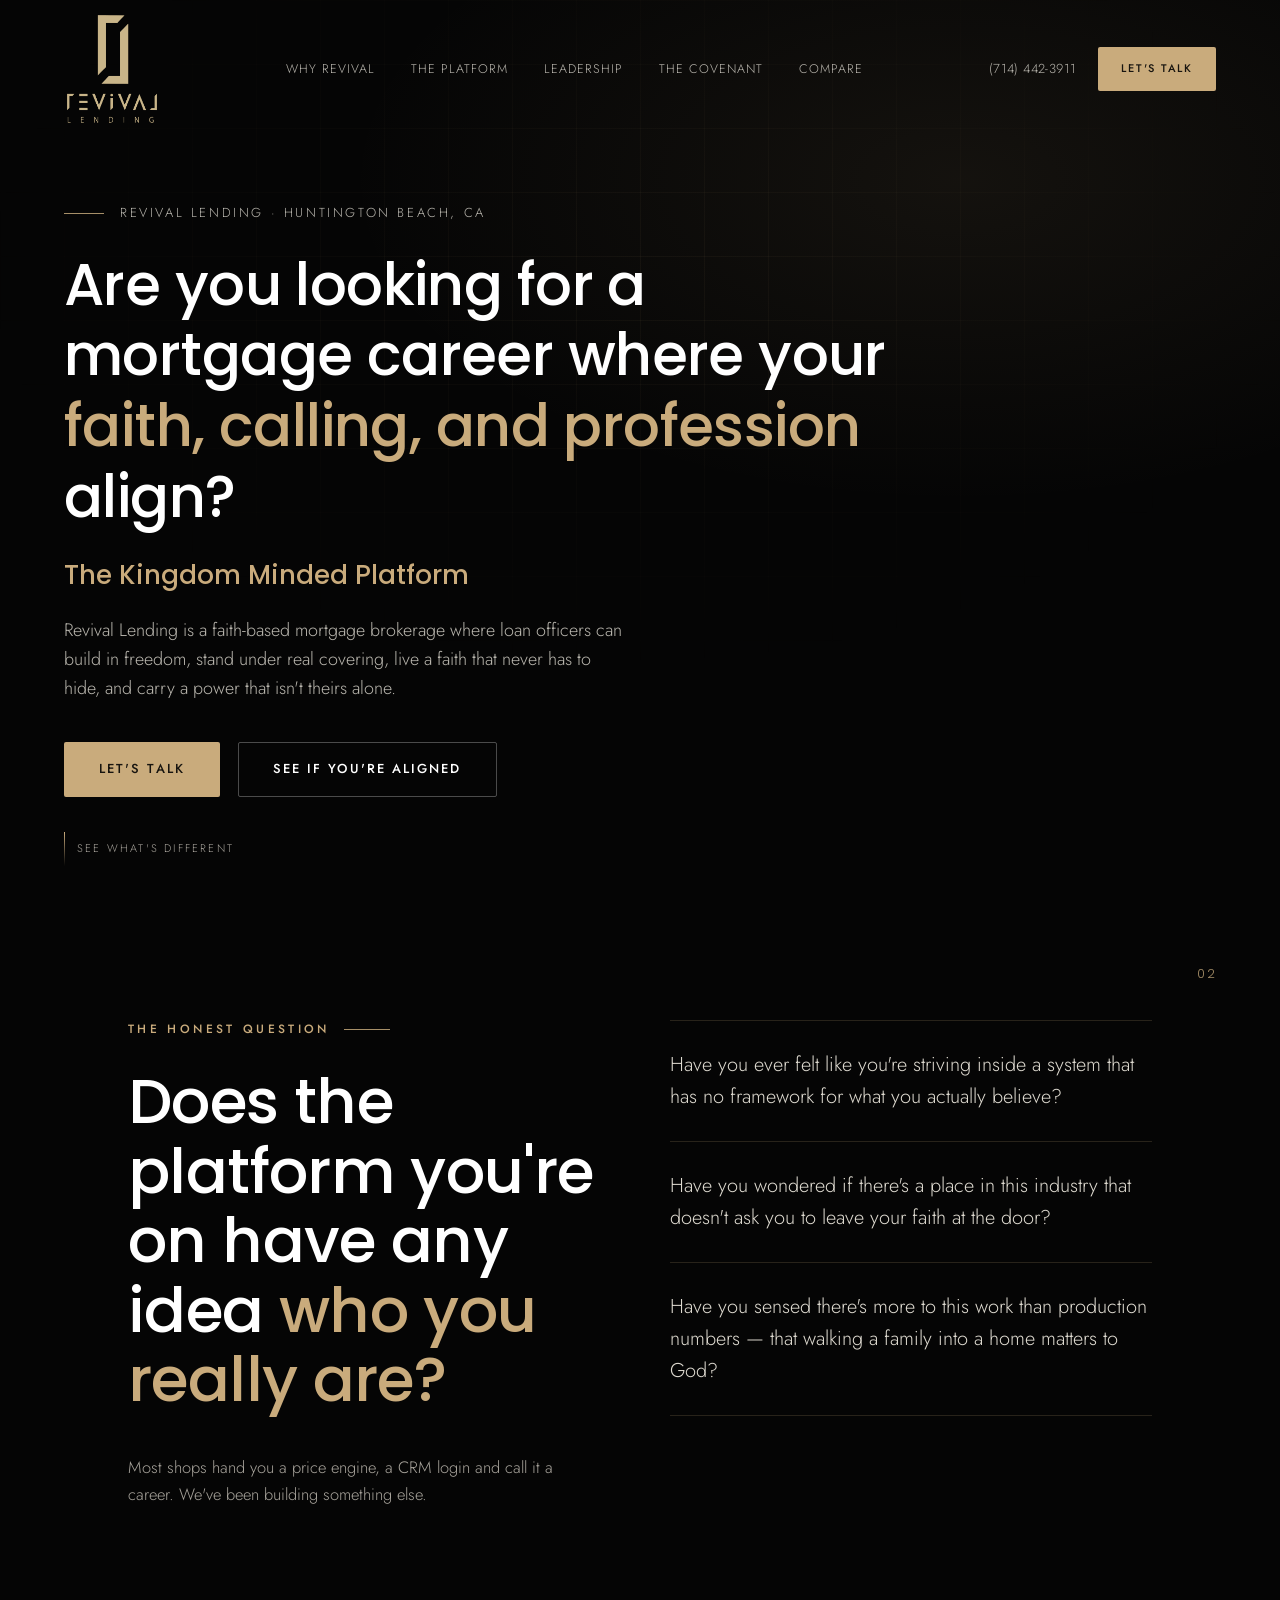
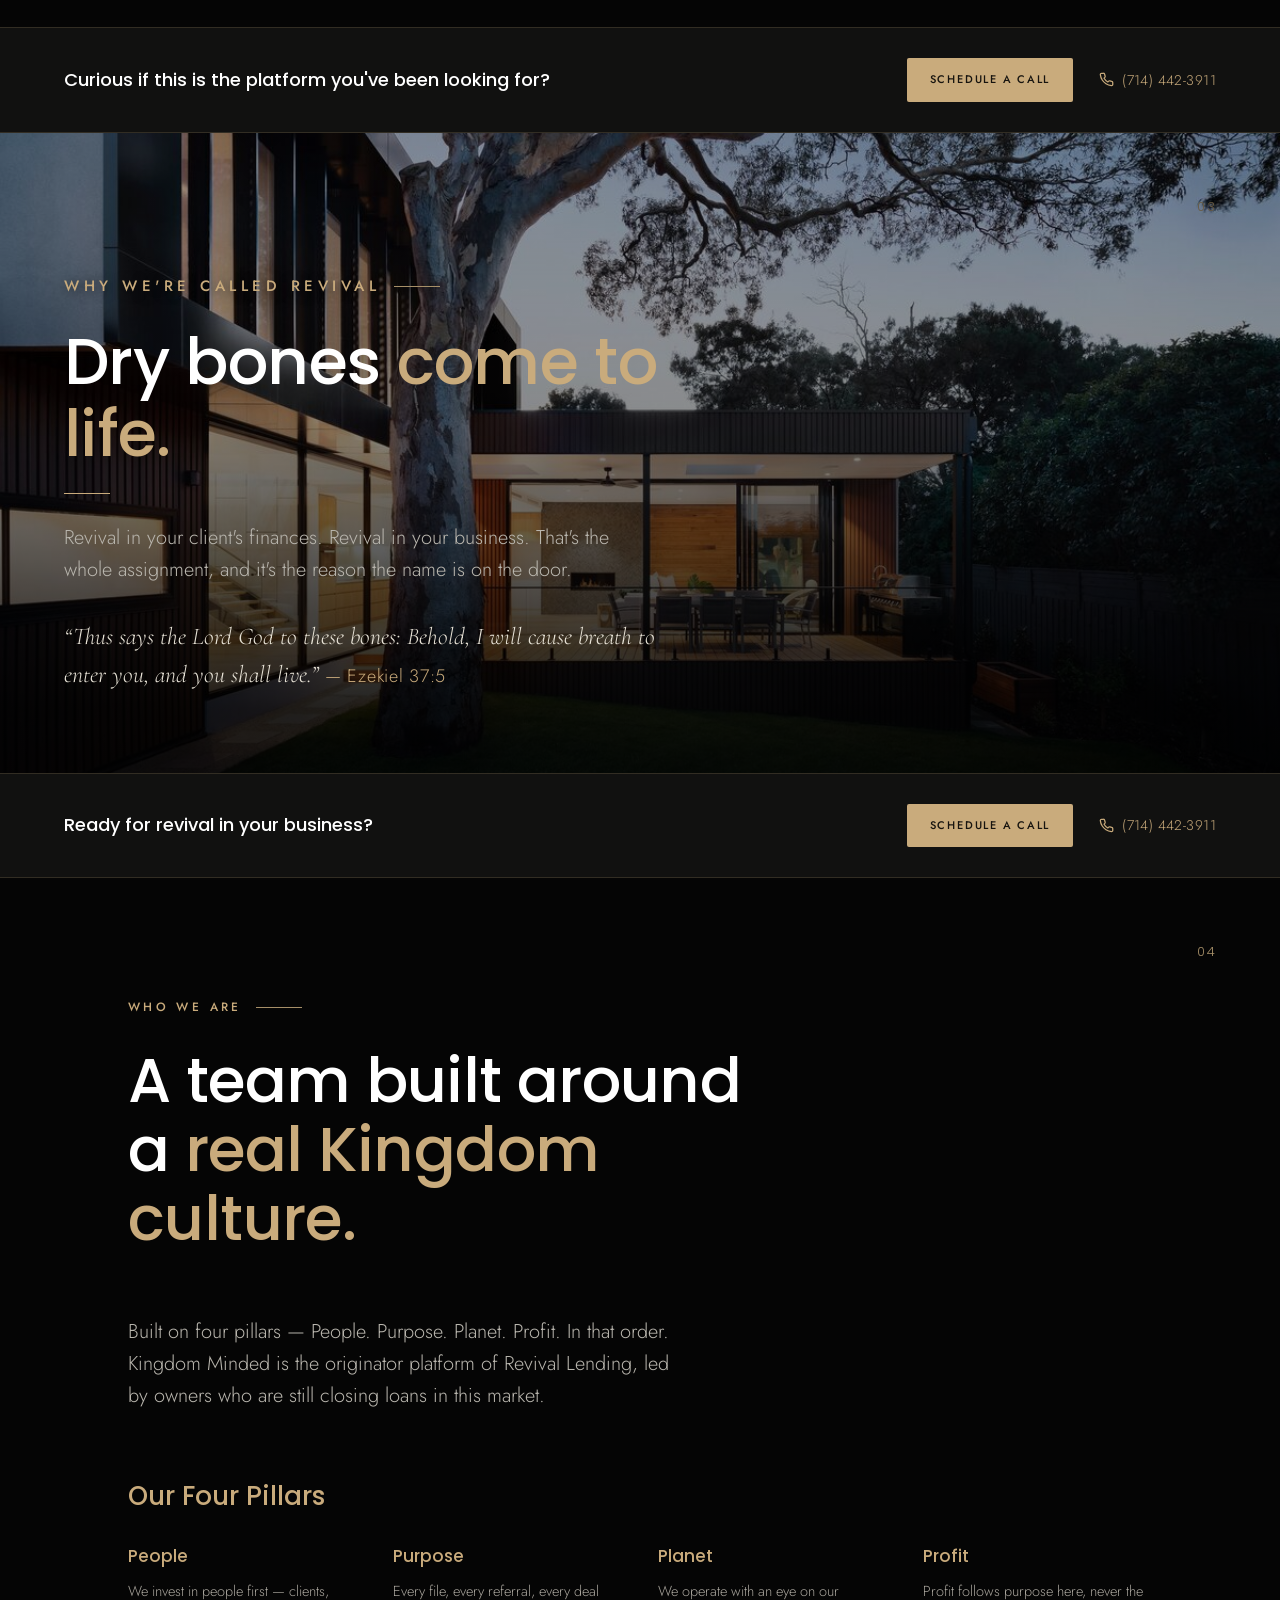
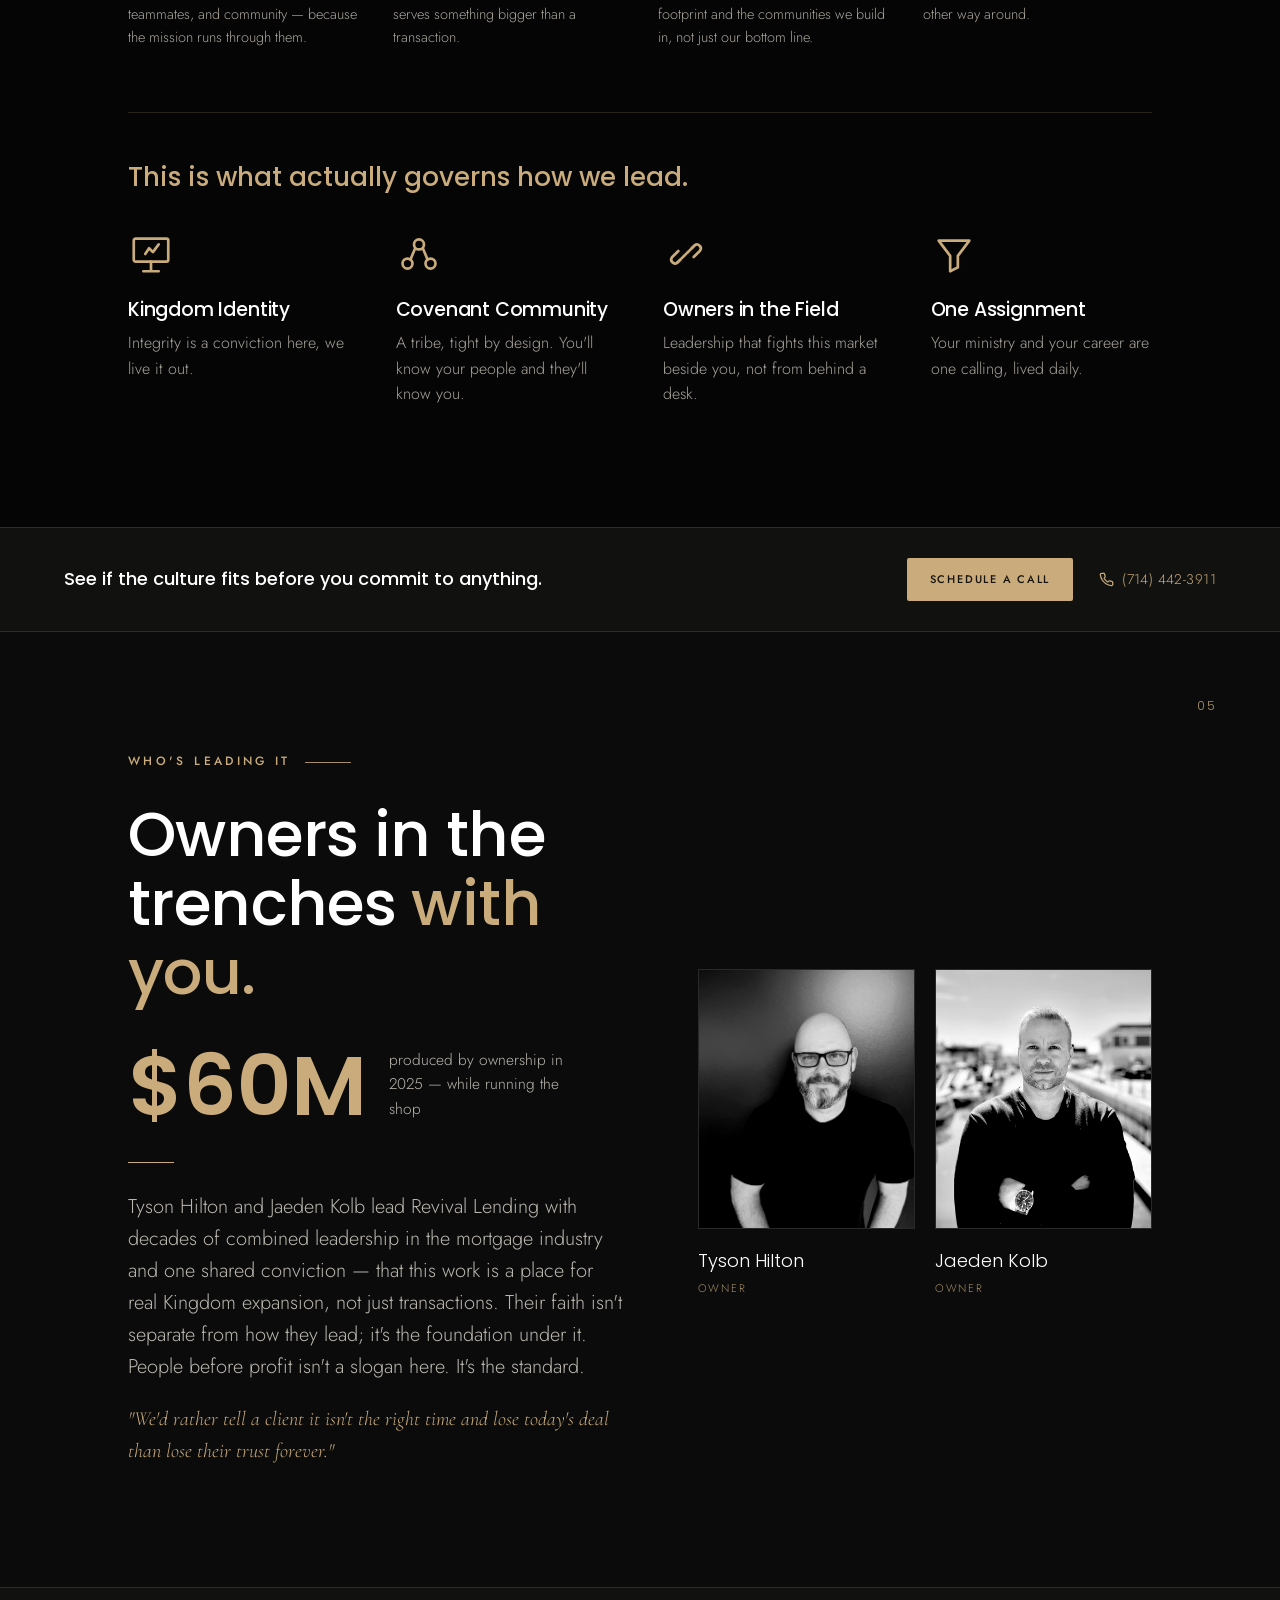
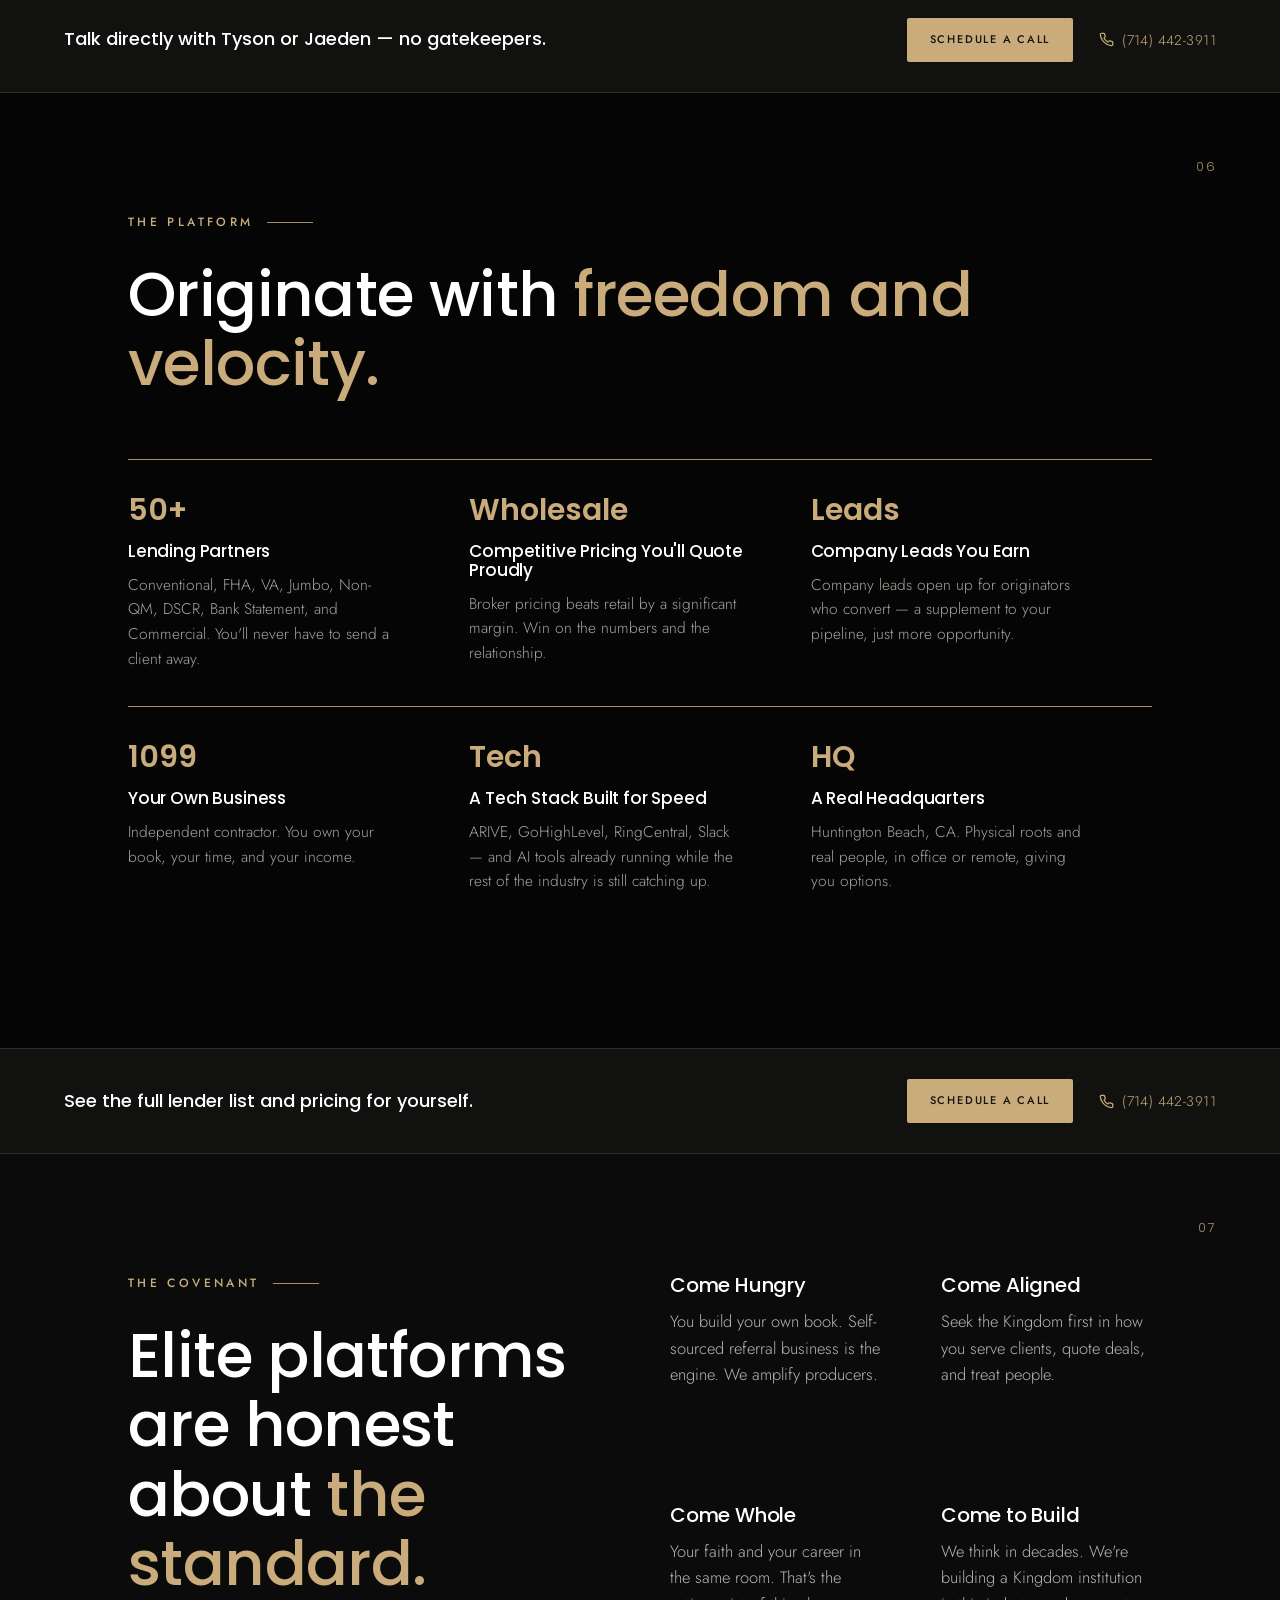
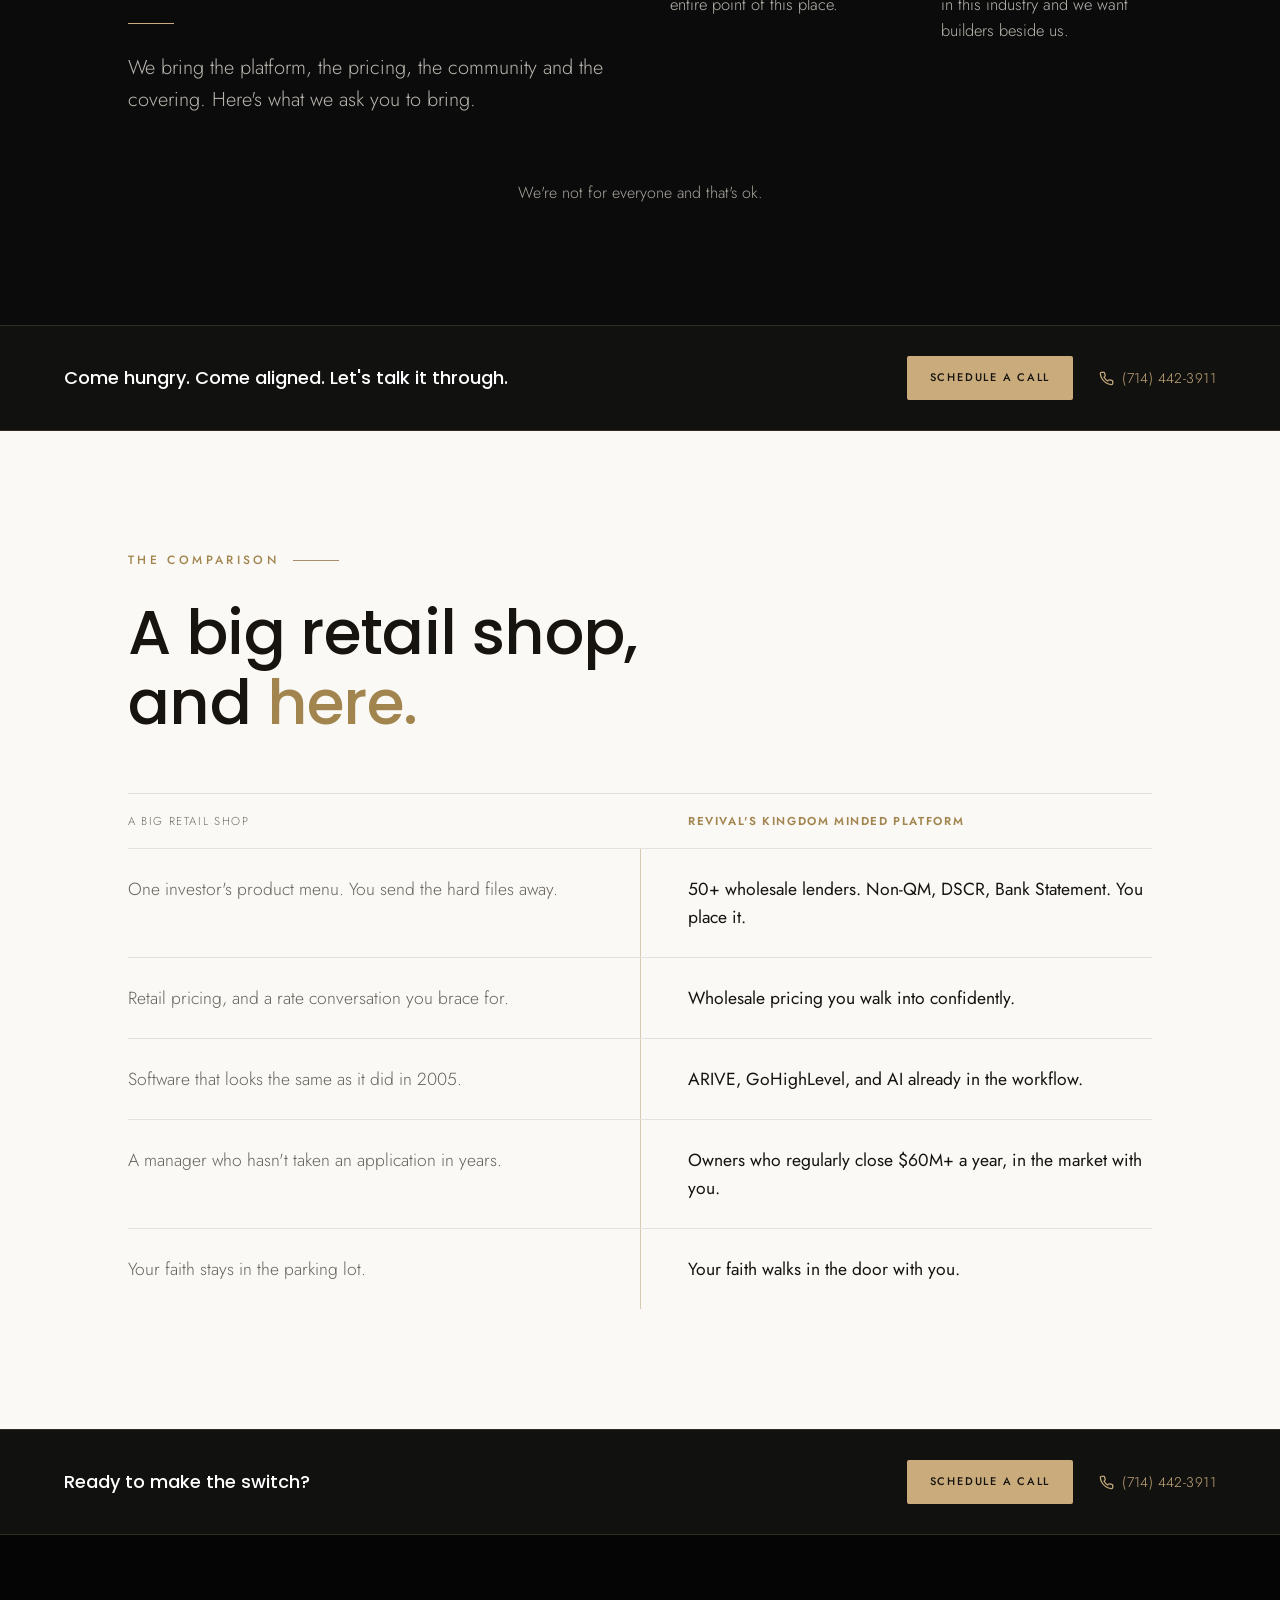
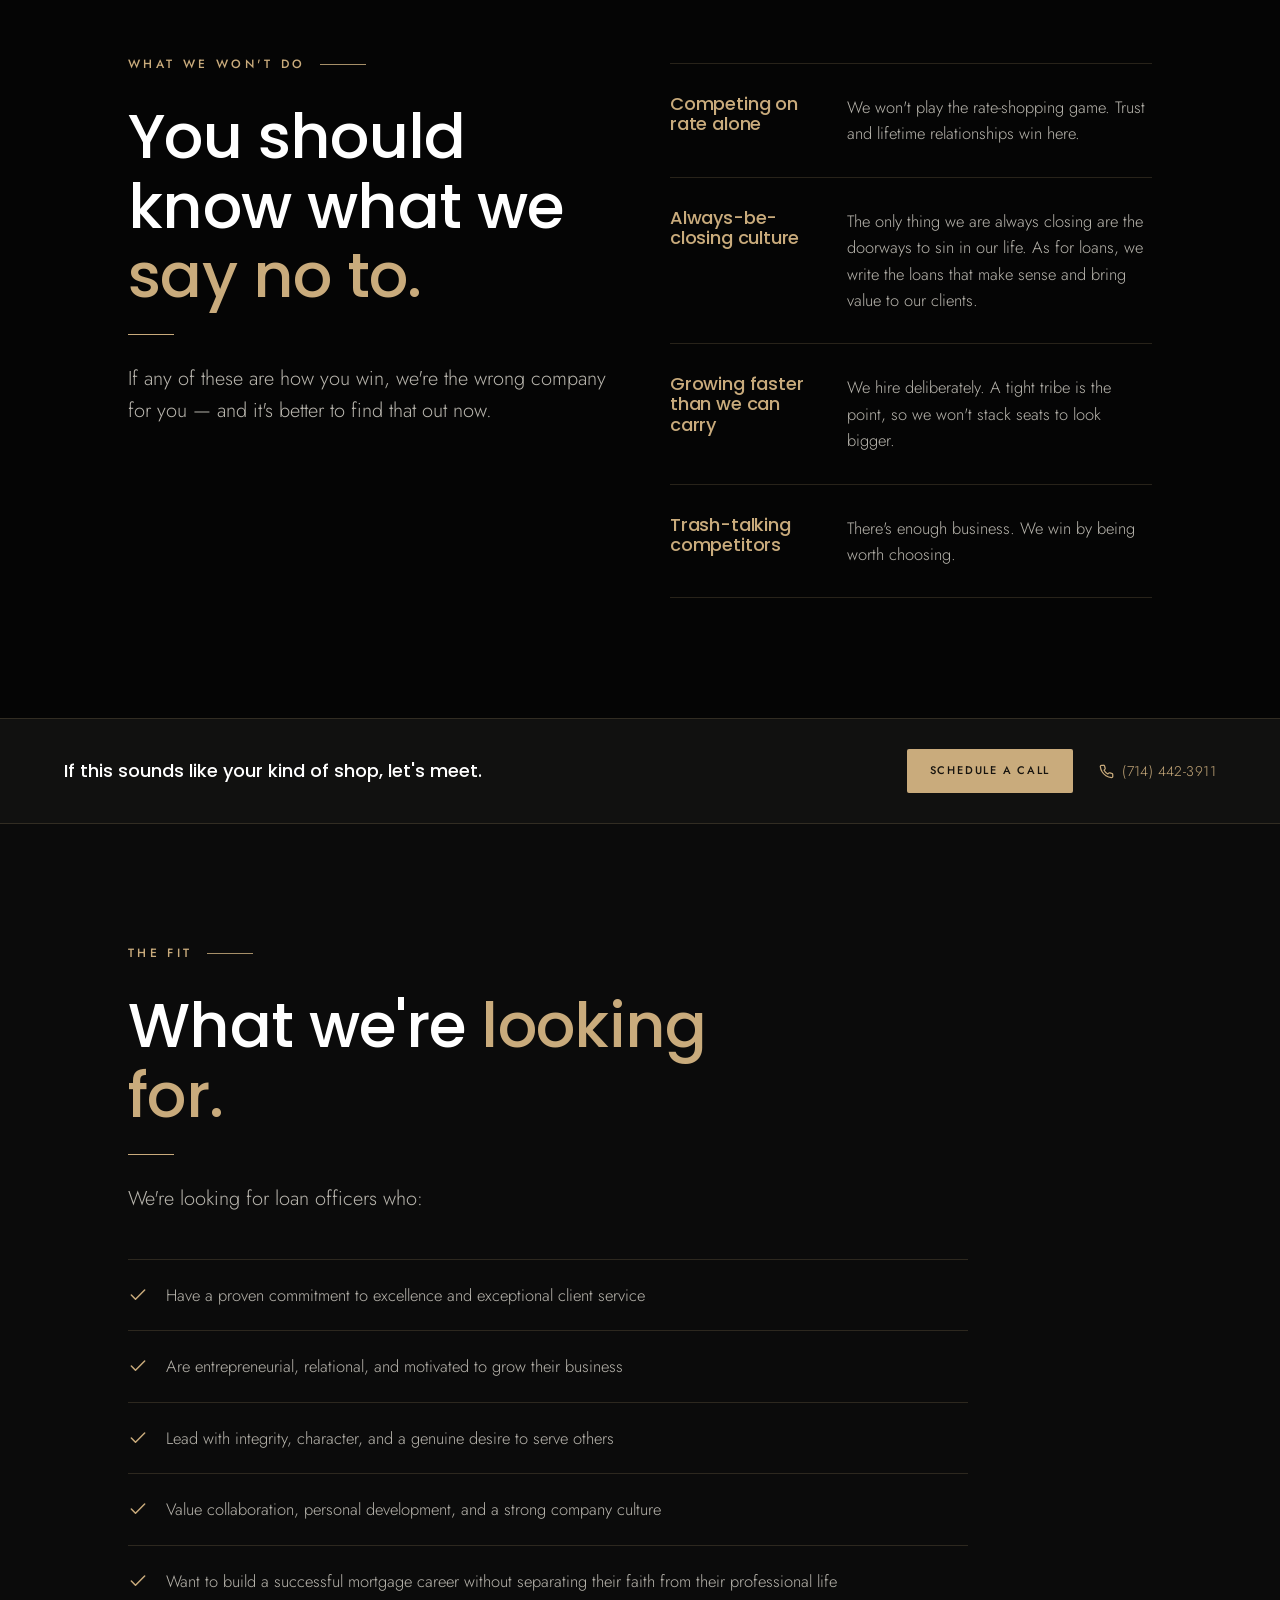
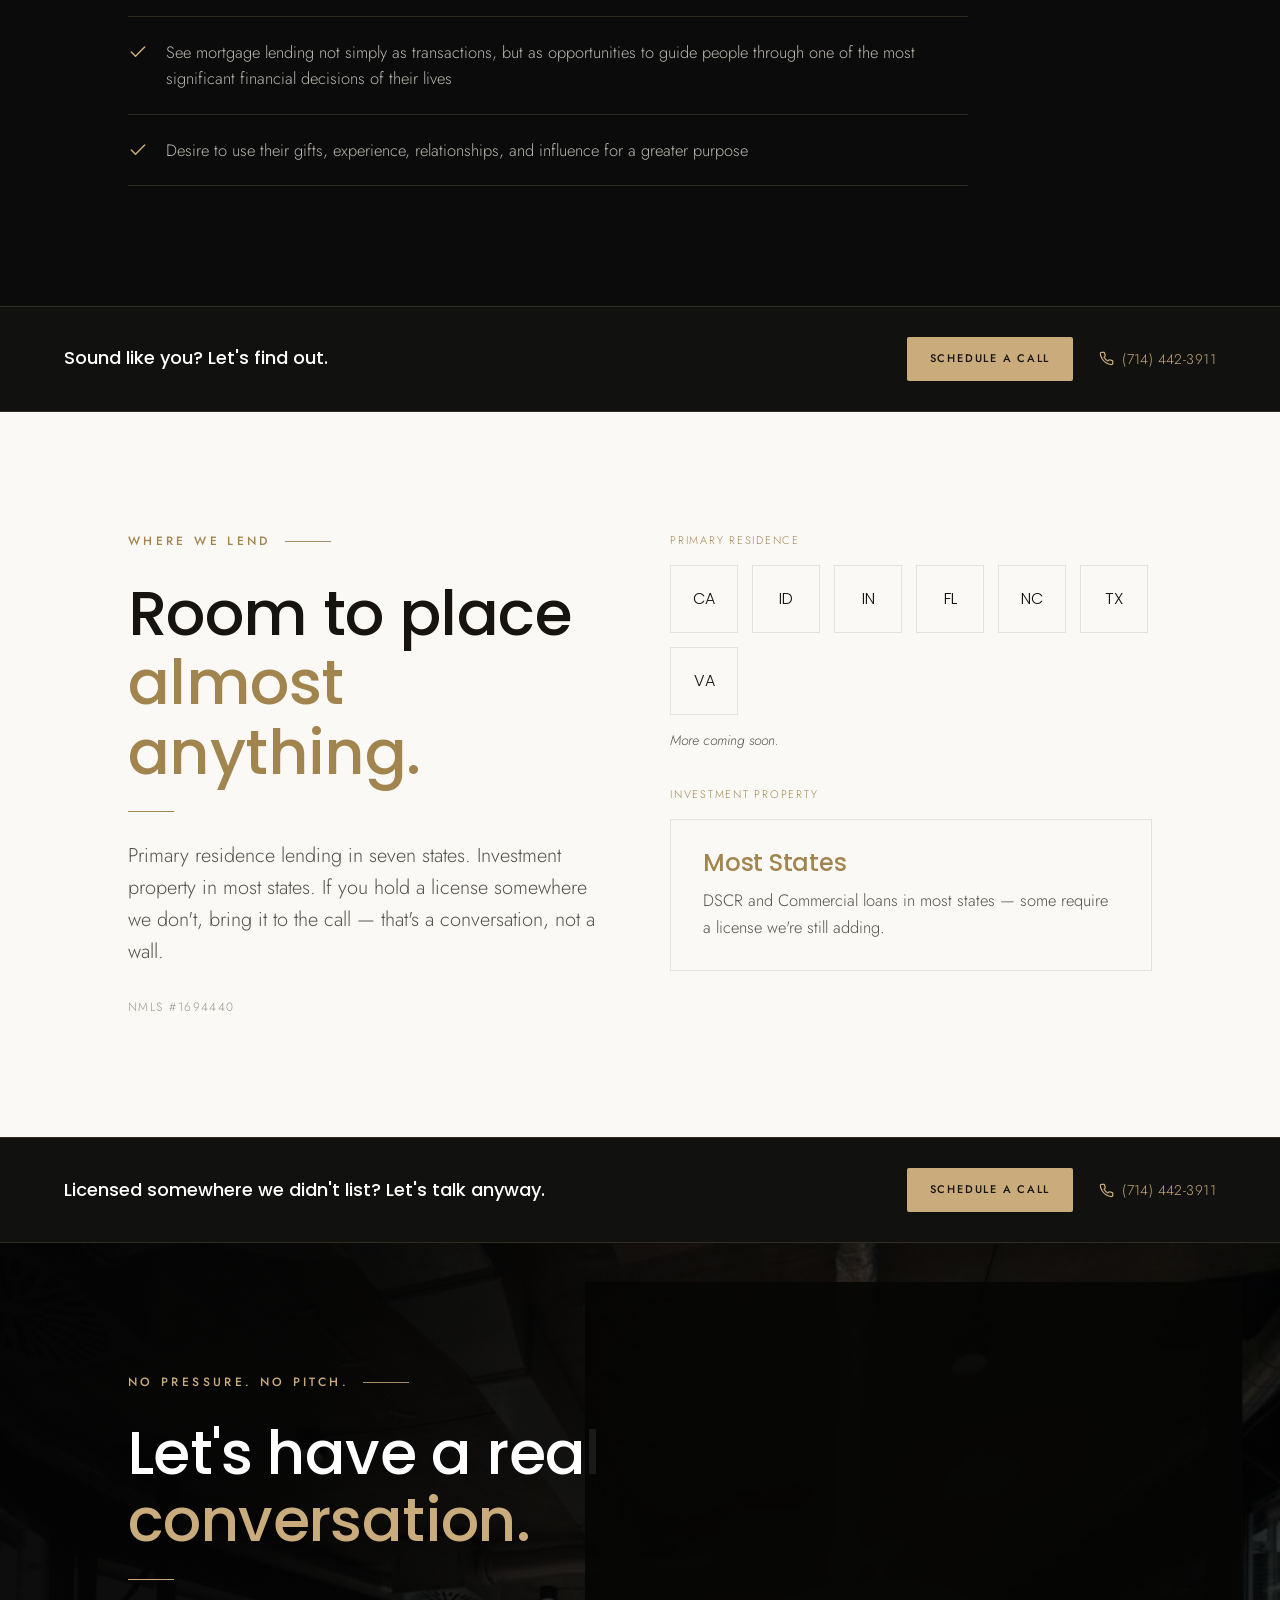
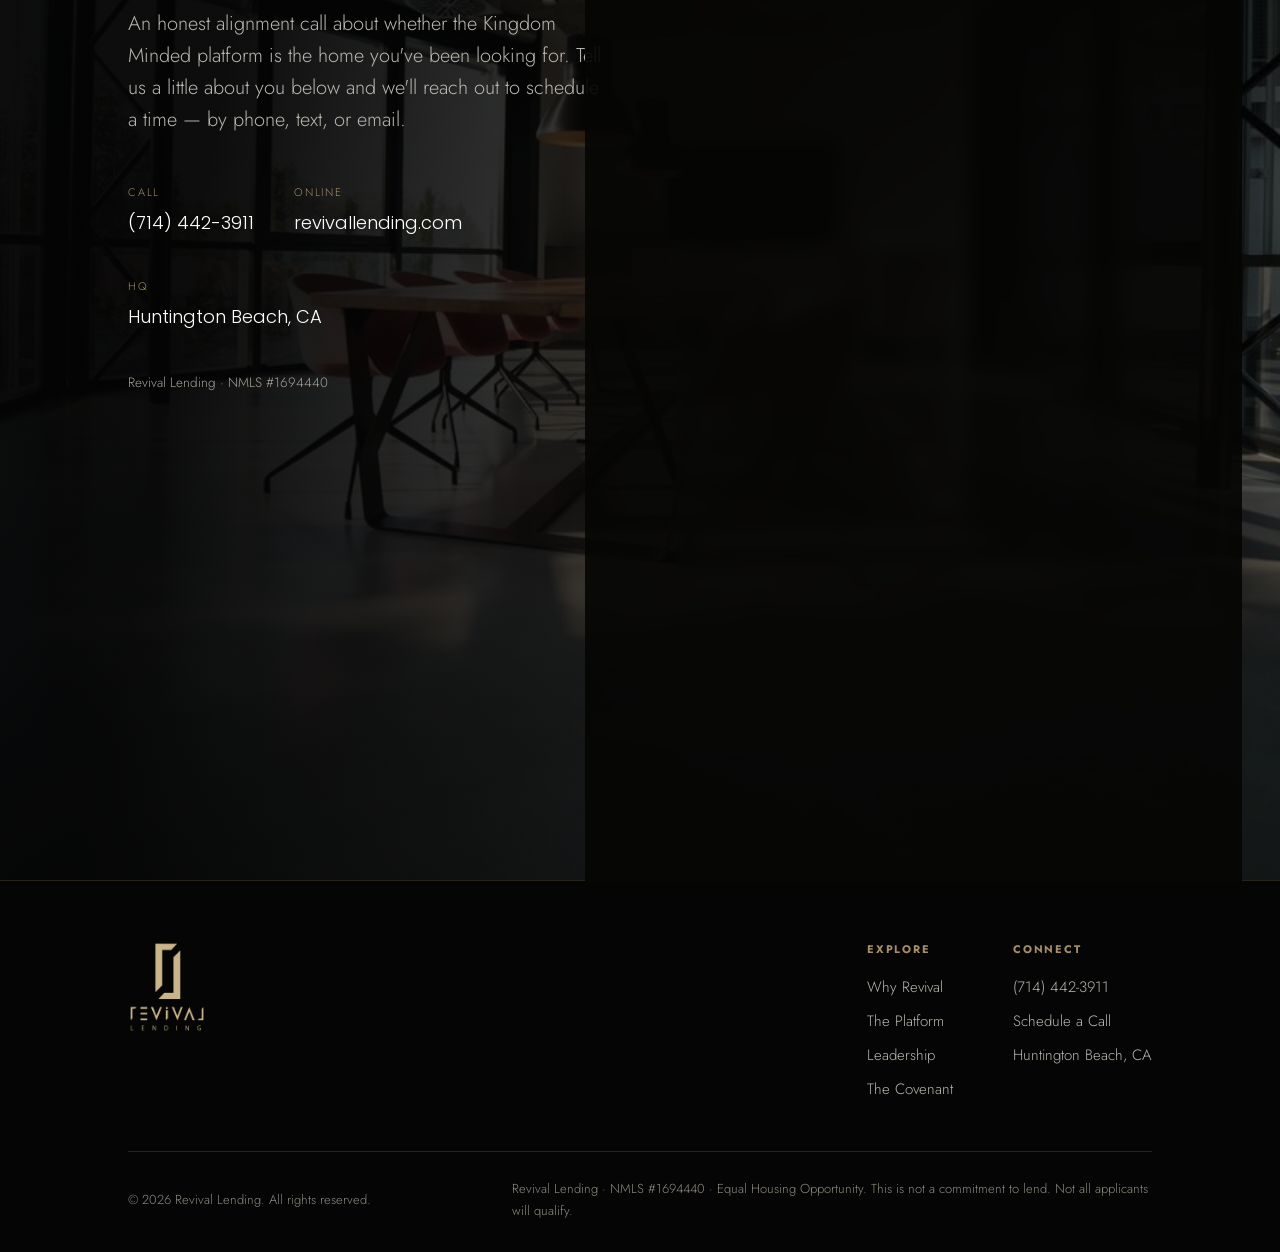
==== commit 6b837005: "Update Always-be-closing culture copy in What We Won't Do Co-Authored-By: Claude Sonnet 5 <noreply@a" ====
--- a/index.html
+++ b/index.html
@@ -373,7 +373,7 @@
     </div>
     <div class="wontdo-list reveal">
       <div class="wontdo-row"><h4>Competing on rate alone</h4><p>We won't play the rate-shopping game. Trust and lifetime relationships win here.</p></div>
-      <div class="wontdo-row"><h4>Always-be-closing culture</h4><p>No manufactured urgency. No rate-shouting that never connects to a person's actual life.</p></div>
+      <div class="wontdo-row"><h4>Always-be-closing culture</h4><p>The only thing we are always closing are the doorways to sin in our life. As for loans, we write the loans that make sense and bring value to our clients.</p></div>
       <div class="wontdo-row"><h4>Growing faster than we can carry</h4><p>We hire deliberately. A tight tribe is the point, so we won't stack seats to look bigger.</p></div>
       <div class="wontdo-row"><h4>Trash-talking competitors</h4><p>There's enough business. We win by being worth choosing.</p></div>
     </div>
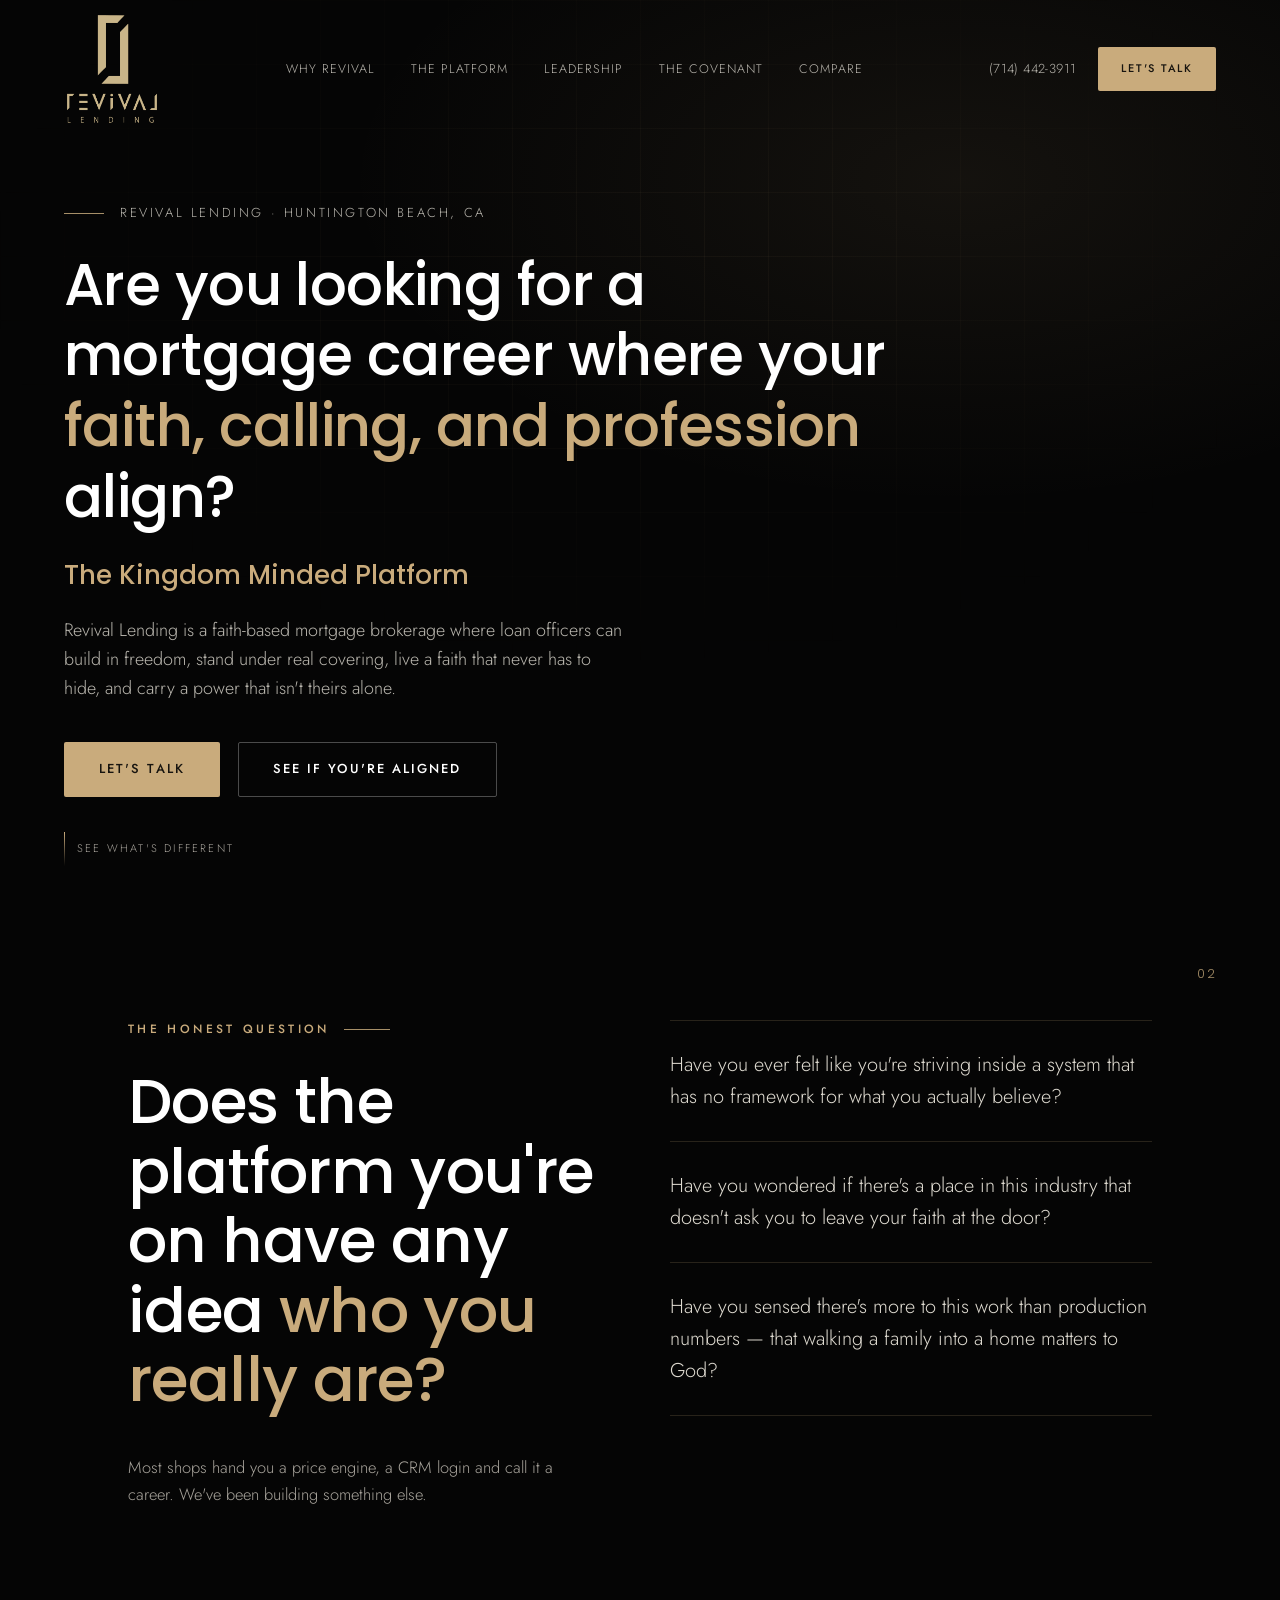
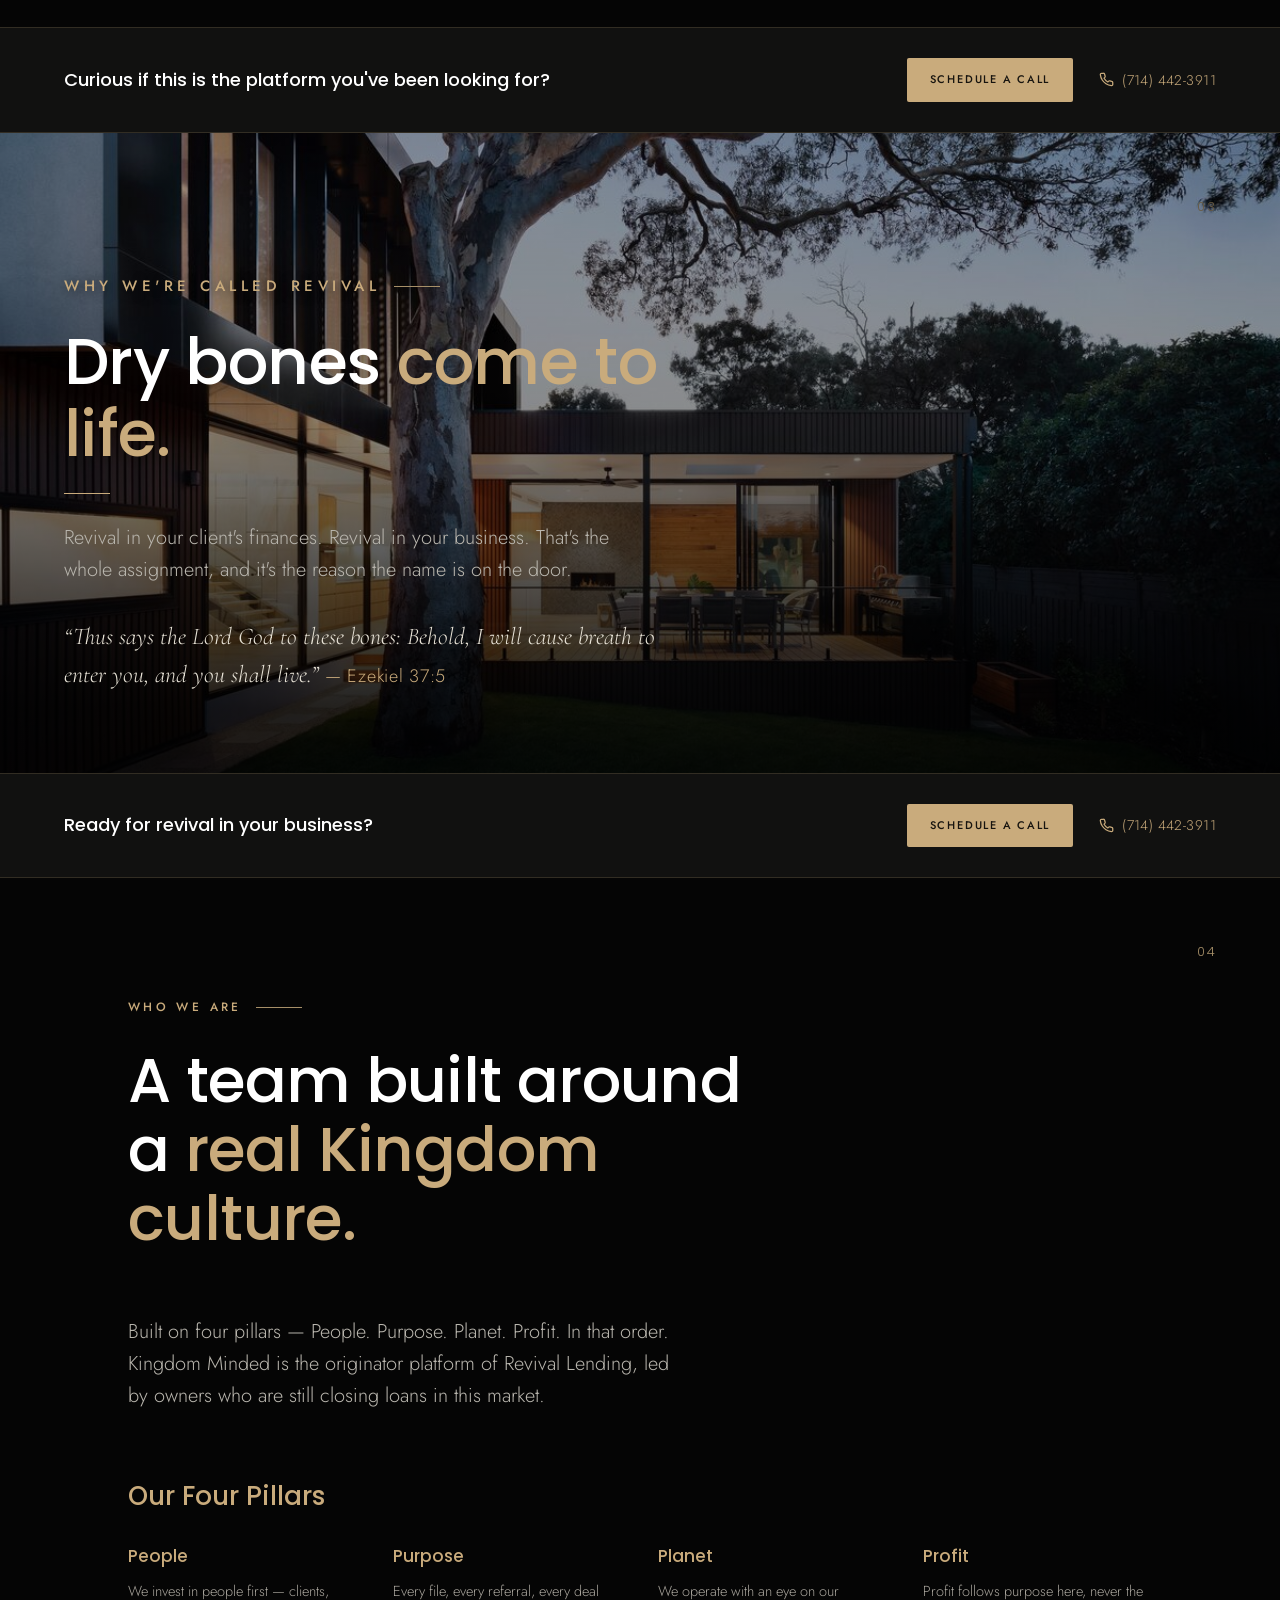
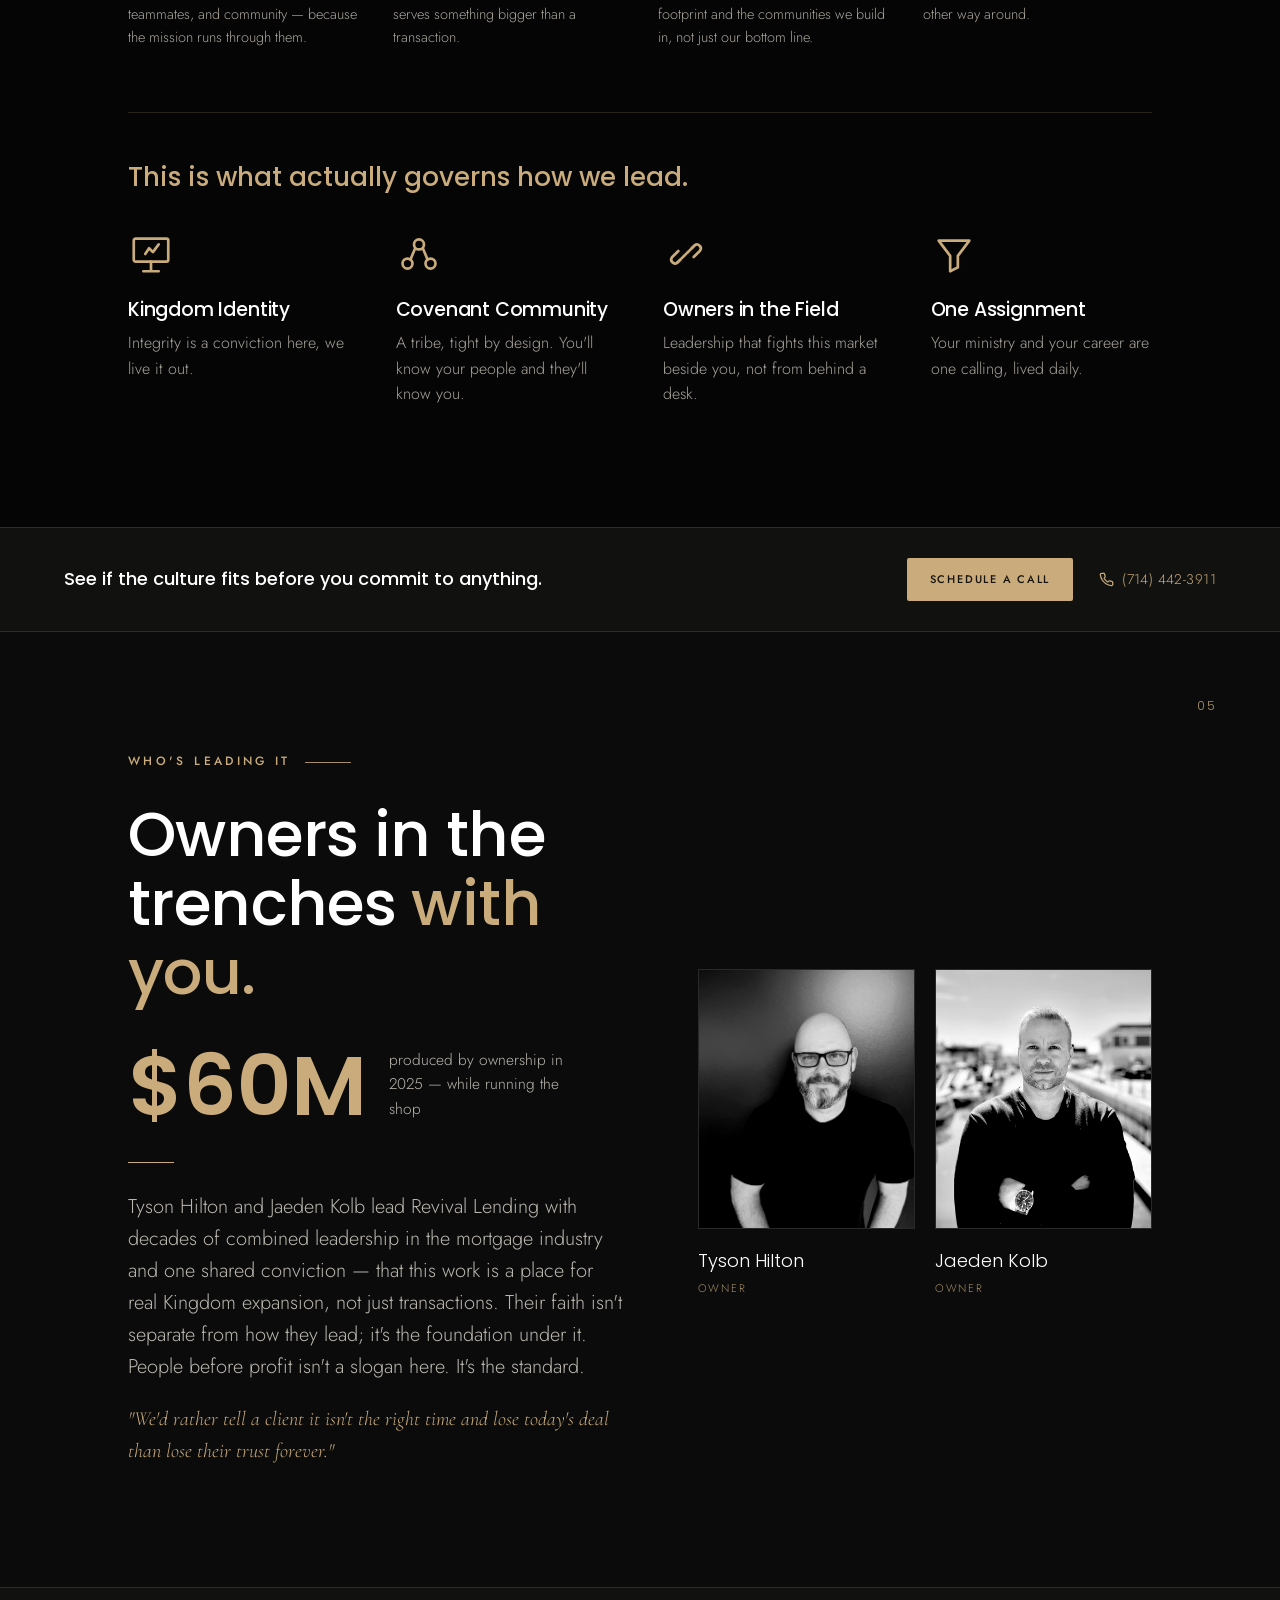
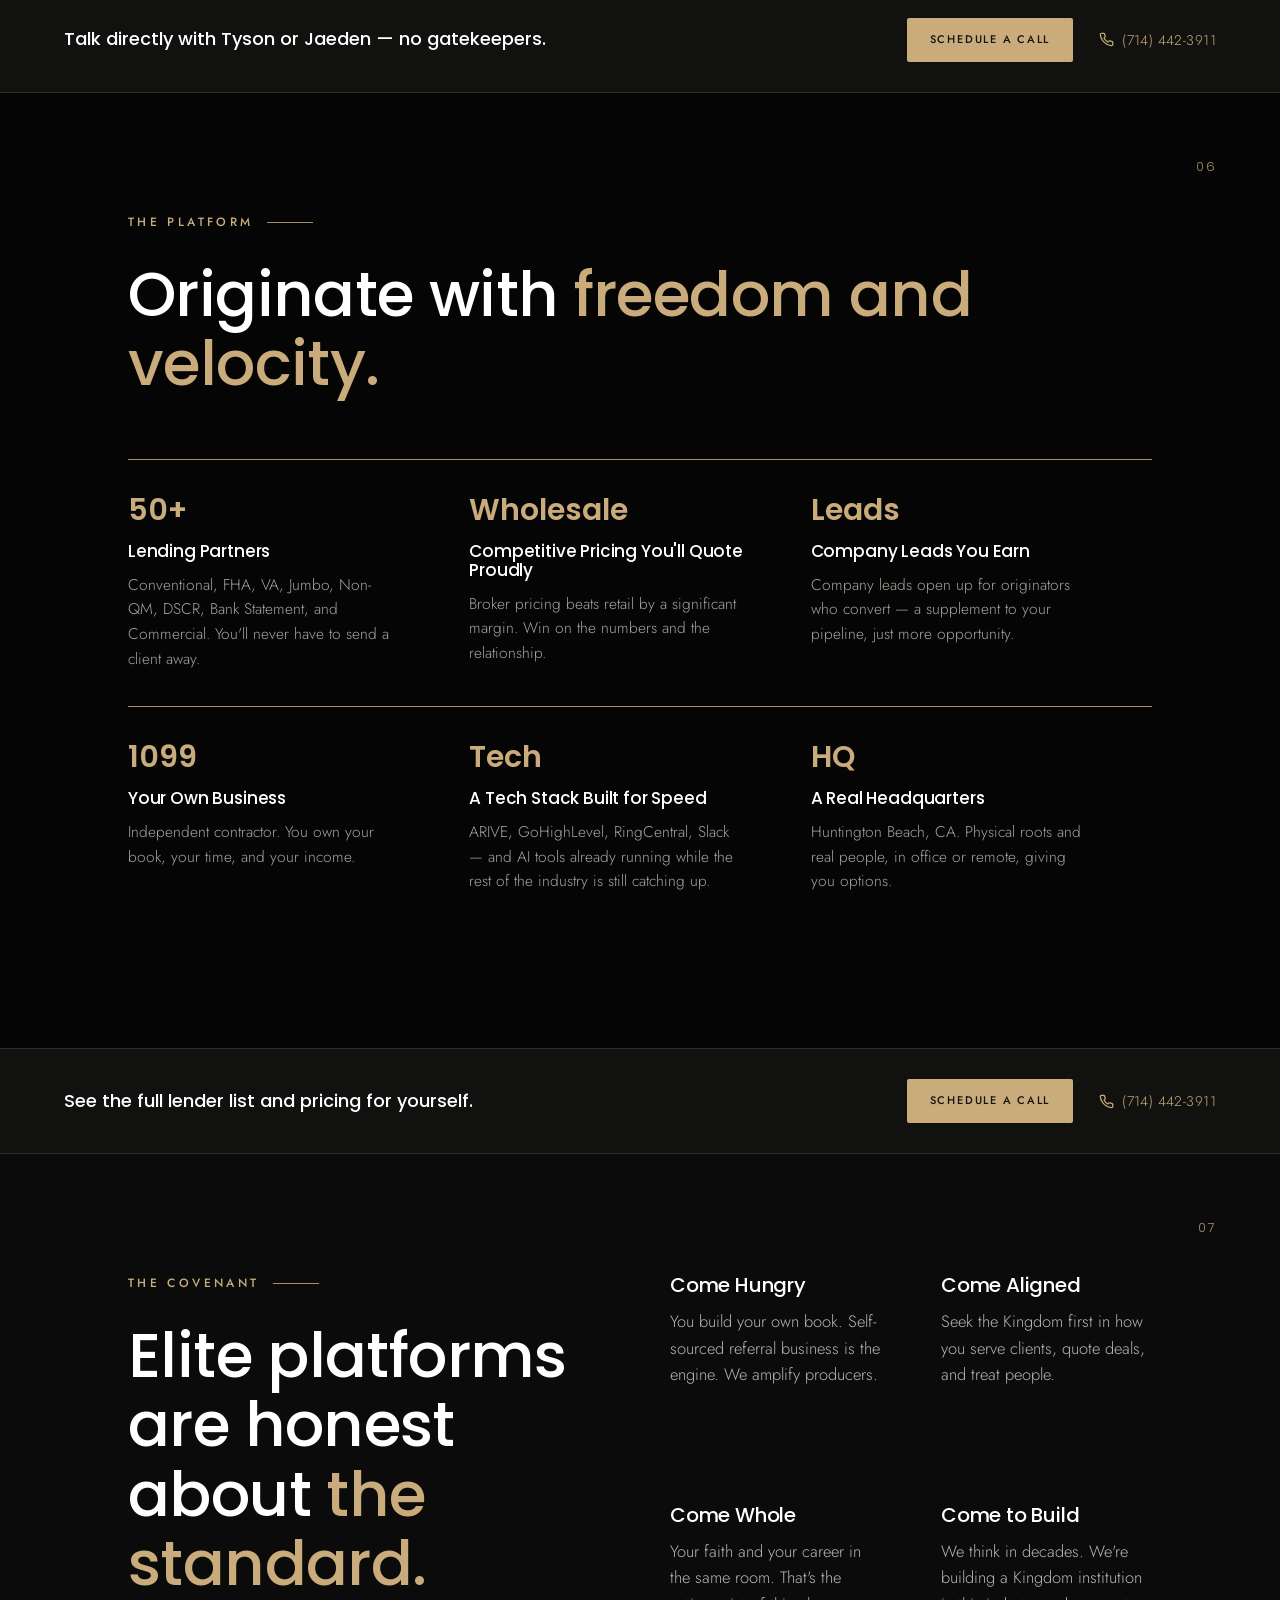
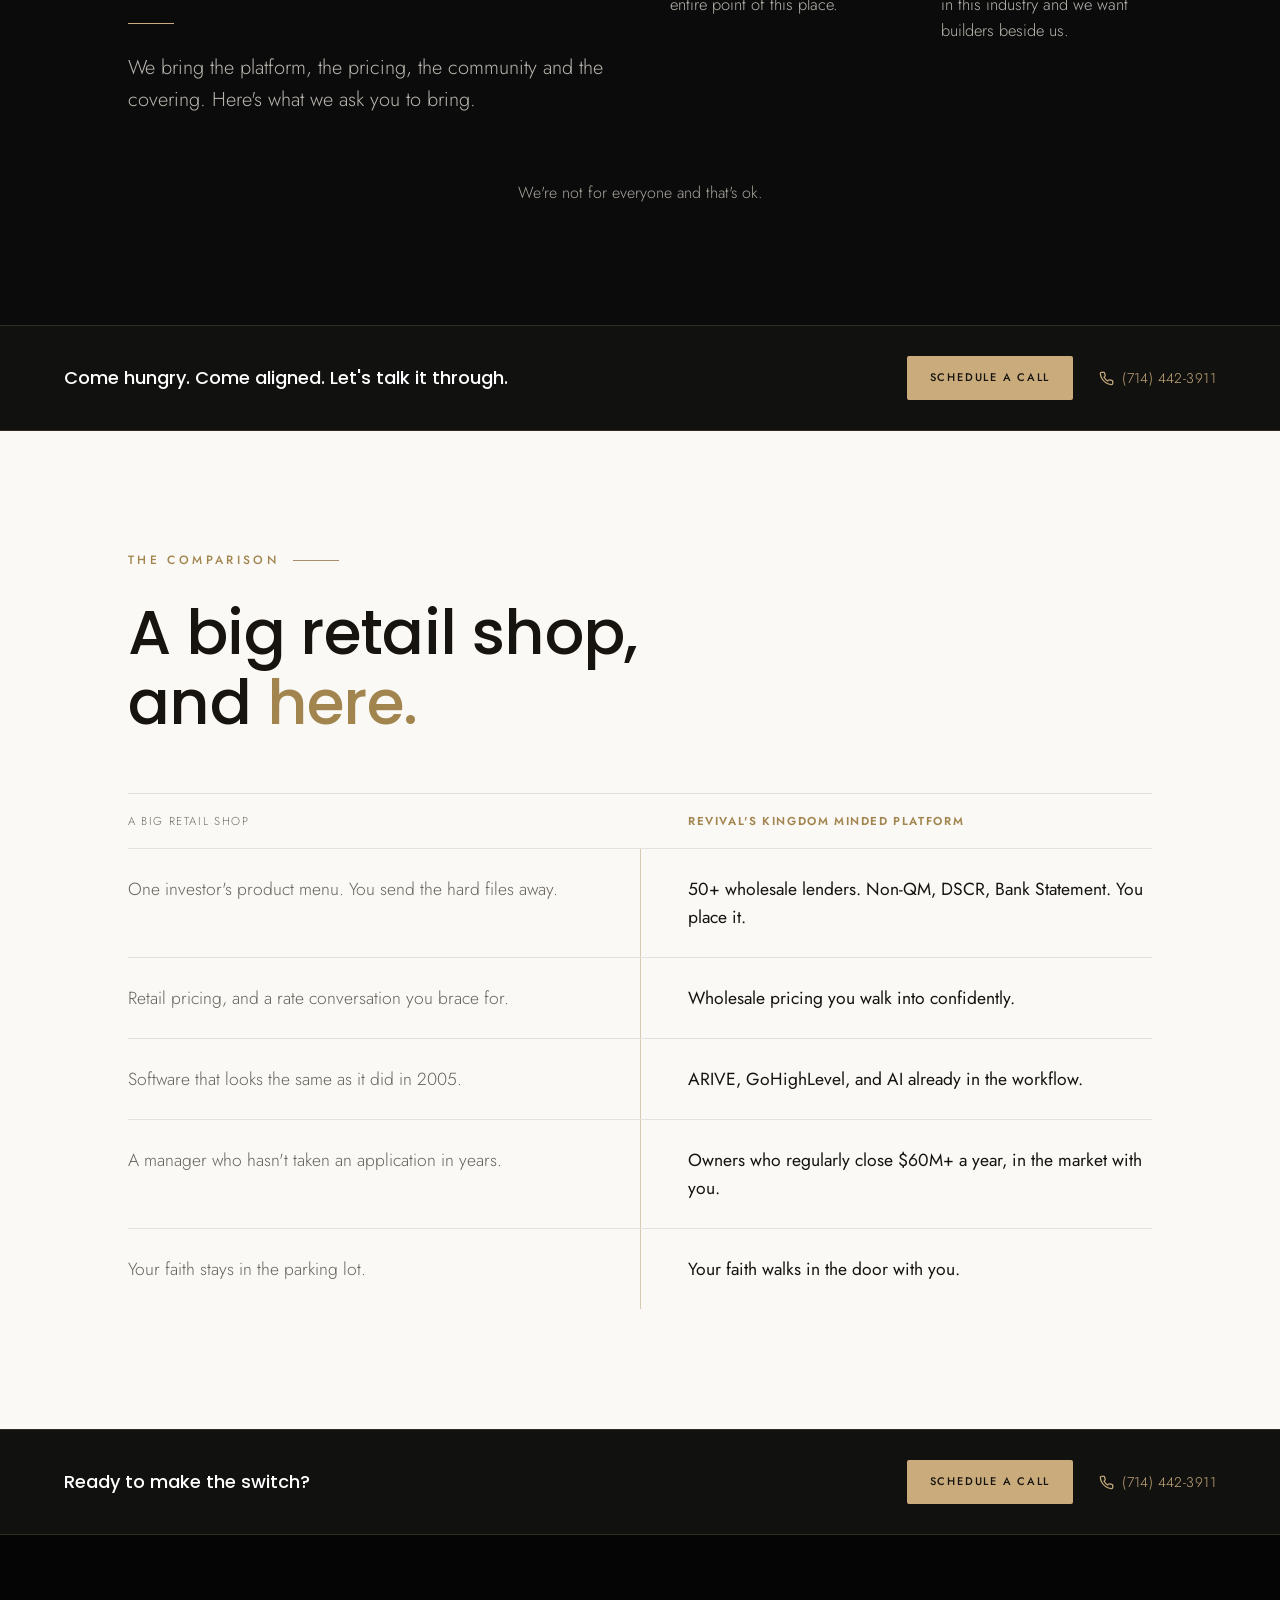
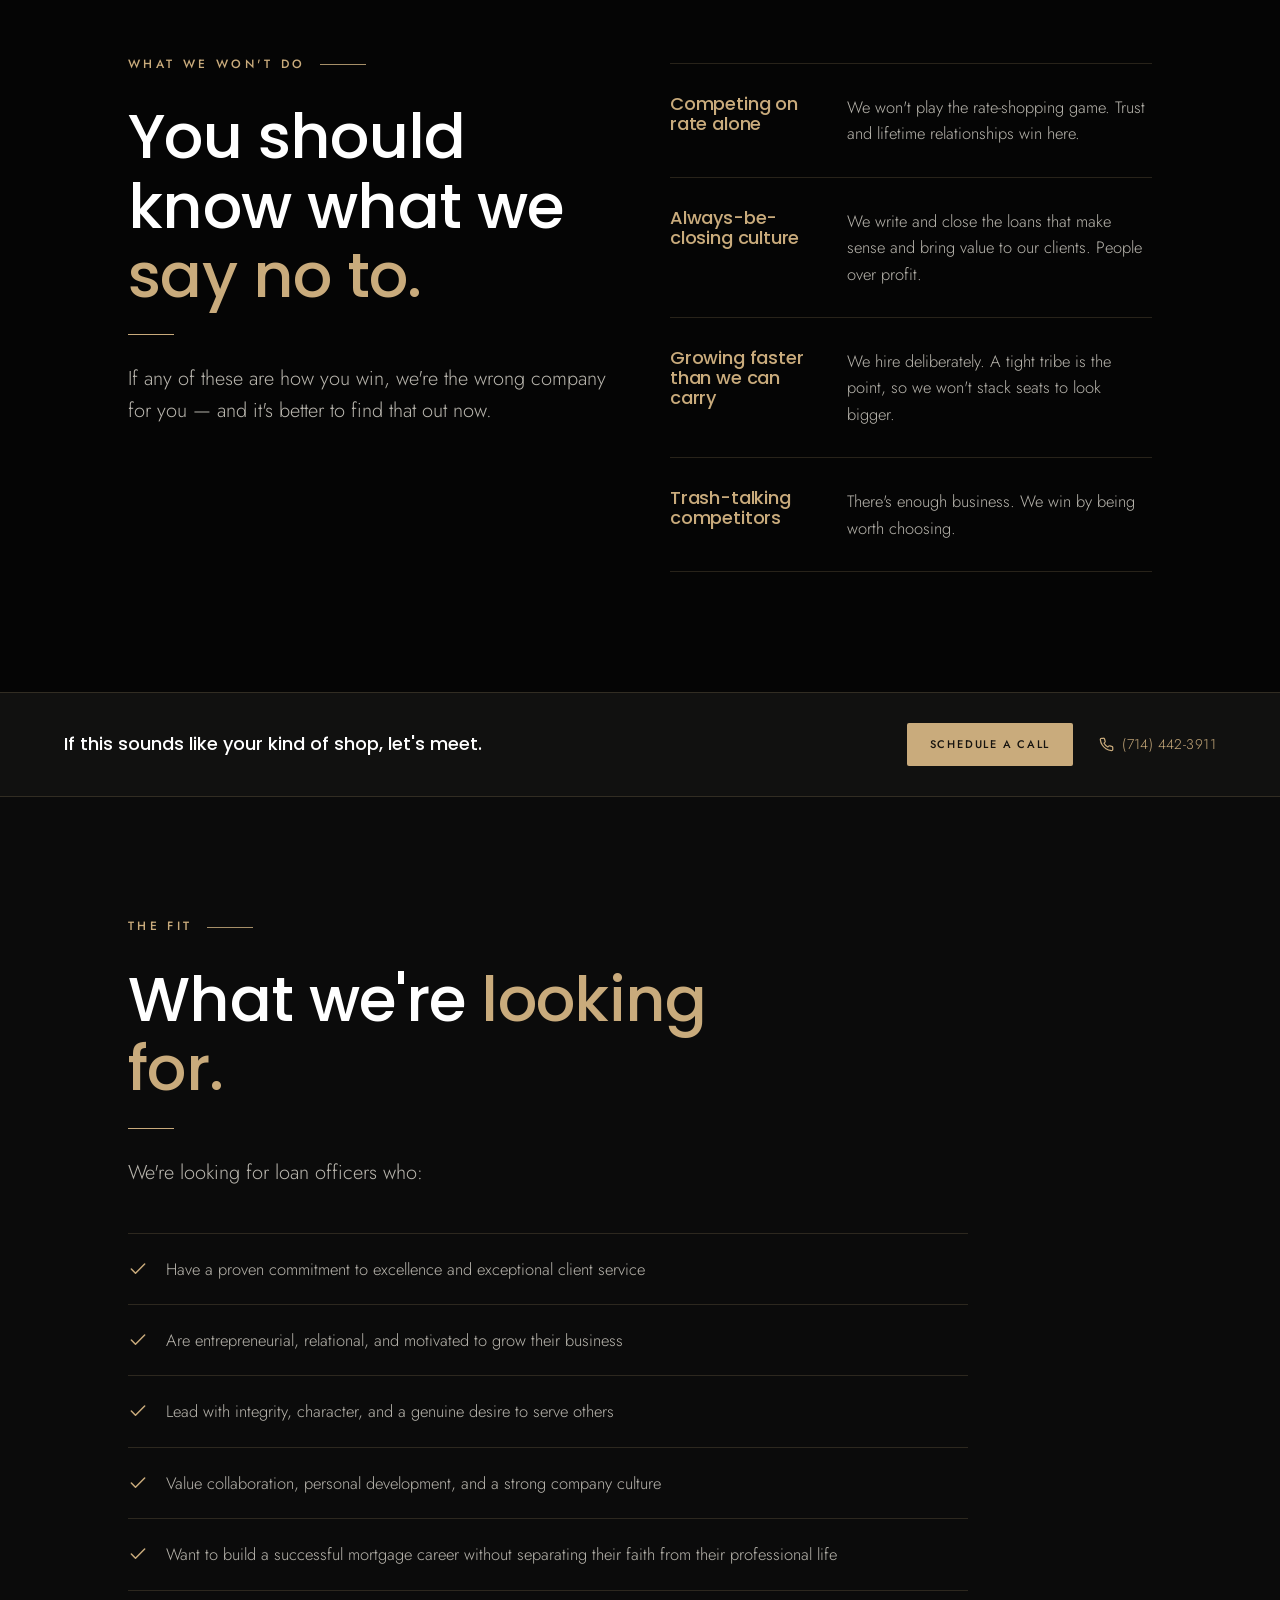
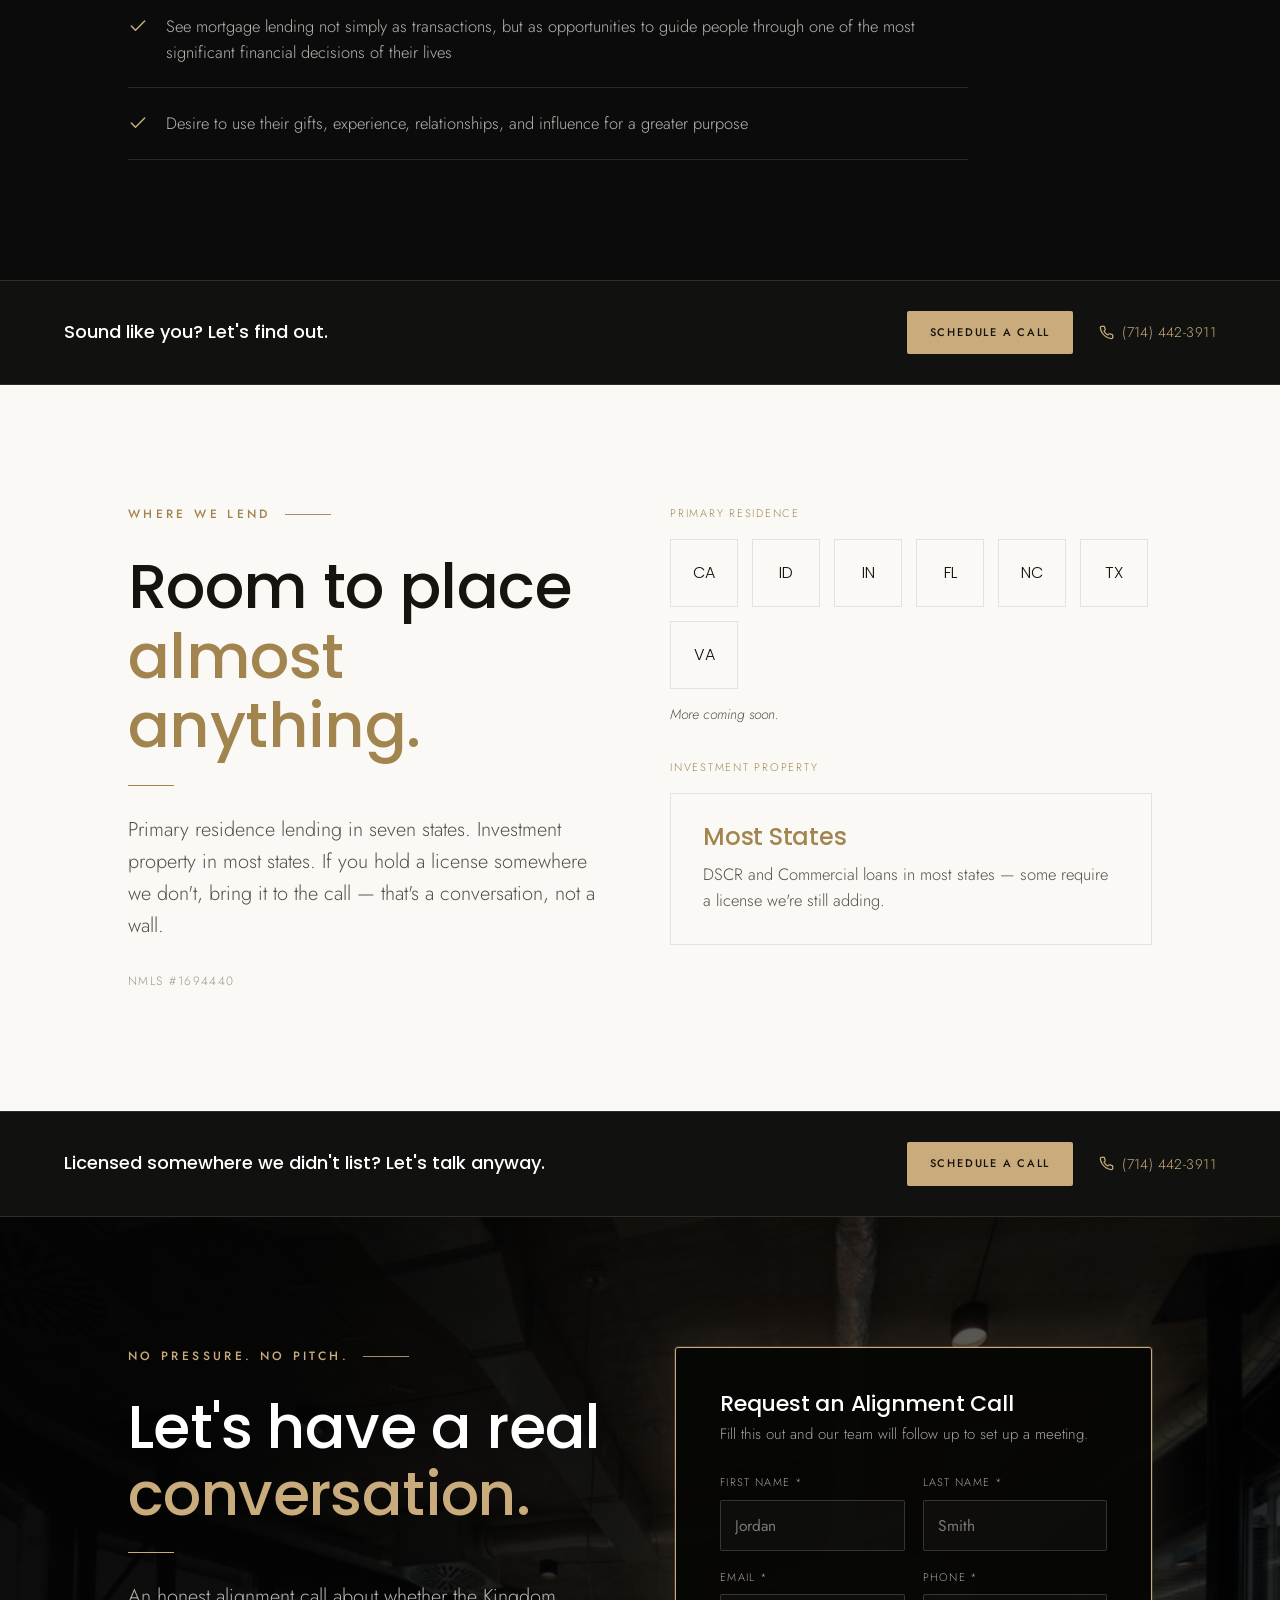
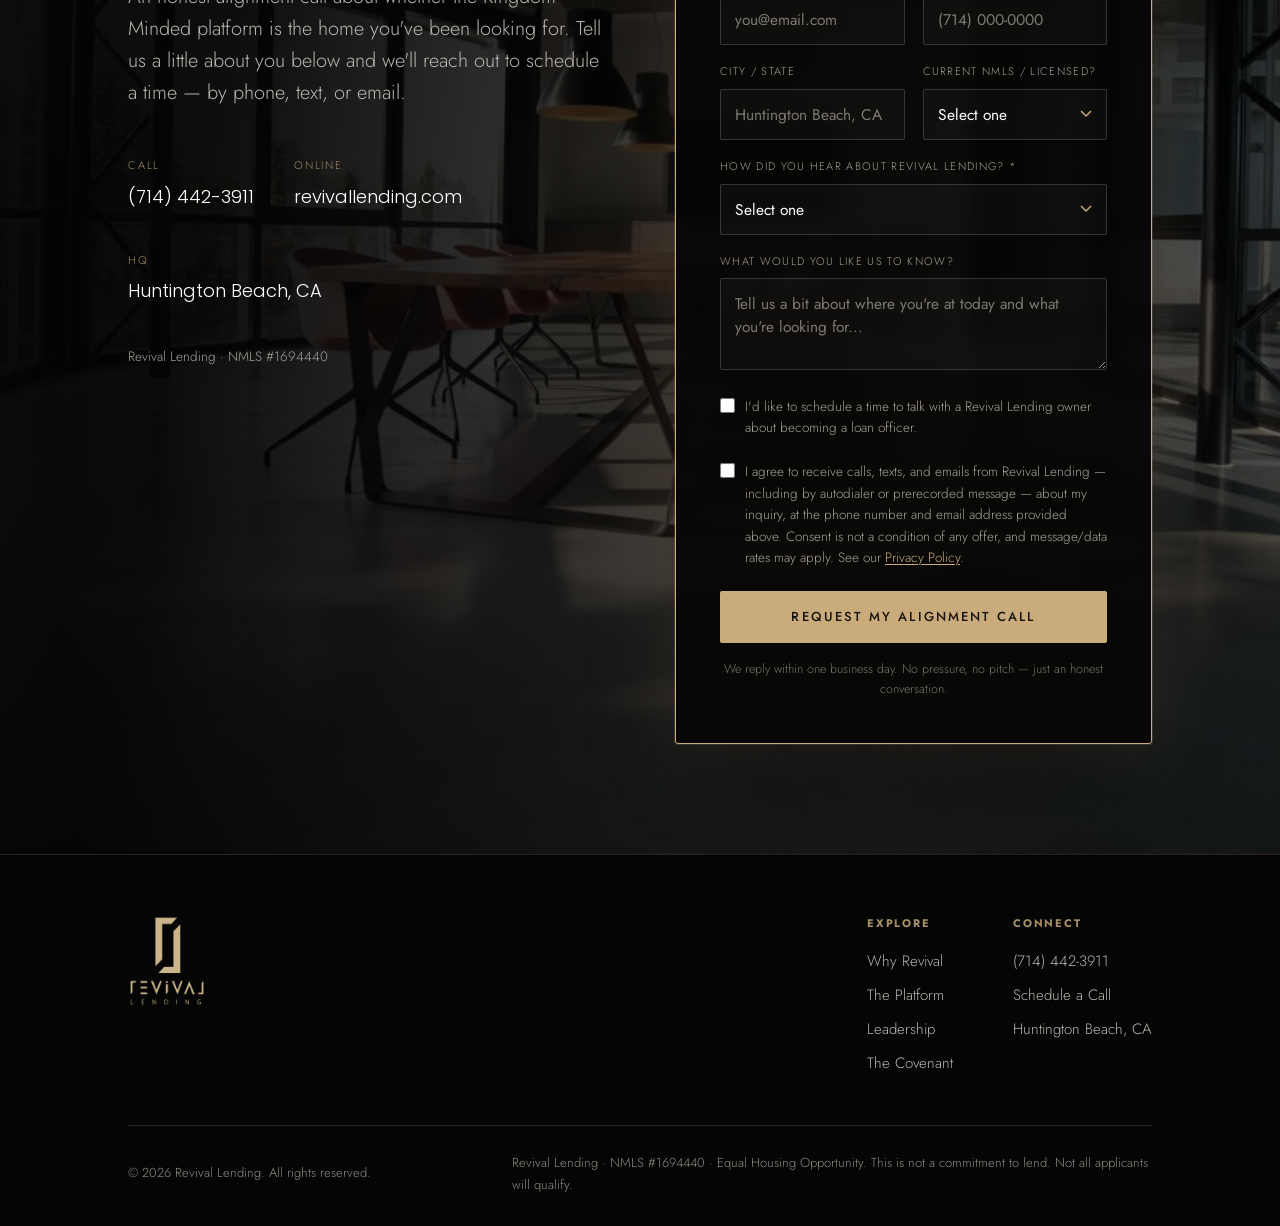
==== commit 2db2bc82: "Update Always-be-closing culture copy in What We Won't Do Co-Authored-By: Claude Sonnet 5 <noreply@a" ====
--- a/index.html
+++ b/index.html
@@ -373,7 +373,7 @@
     </div>
     <div class="wontdo-list reveal">
       <div class="wontdo-row"><h4>Competing on rate alone</h4><p>We won't play the rate-shopping game. Trust and lifetime relationships win here.</p></div>
-      <div class="wontdo-row"><h4>Always-be-closing culture</h4><p>The only thing we are always closing are the doorways to sin in our life. As for loans, we write the loans that make sense and bring value to our clients.</p></div>
+      <div class="wontdo-row"><h4>Always-be-closing culture</h4><p>We write and close the loans that make sense and bring value to our clients. People over profit.</p></div>
       <div class="wontdo-row"><h4>Growing faster than we can carry</h4><p>We hire deliberately. A tight tribe is the point, so we won't stack seats to look bigger.</p></div>
       <div class="wontdo-row"><h4>Trash-talking competitors</h4><p>There's enough business. We win by being worth choosing.</p></div>
     </div>
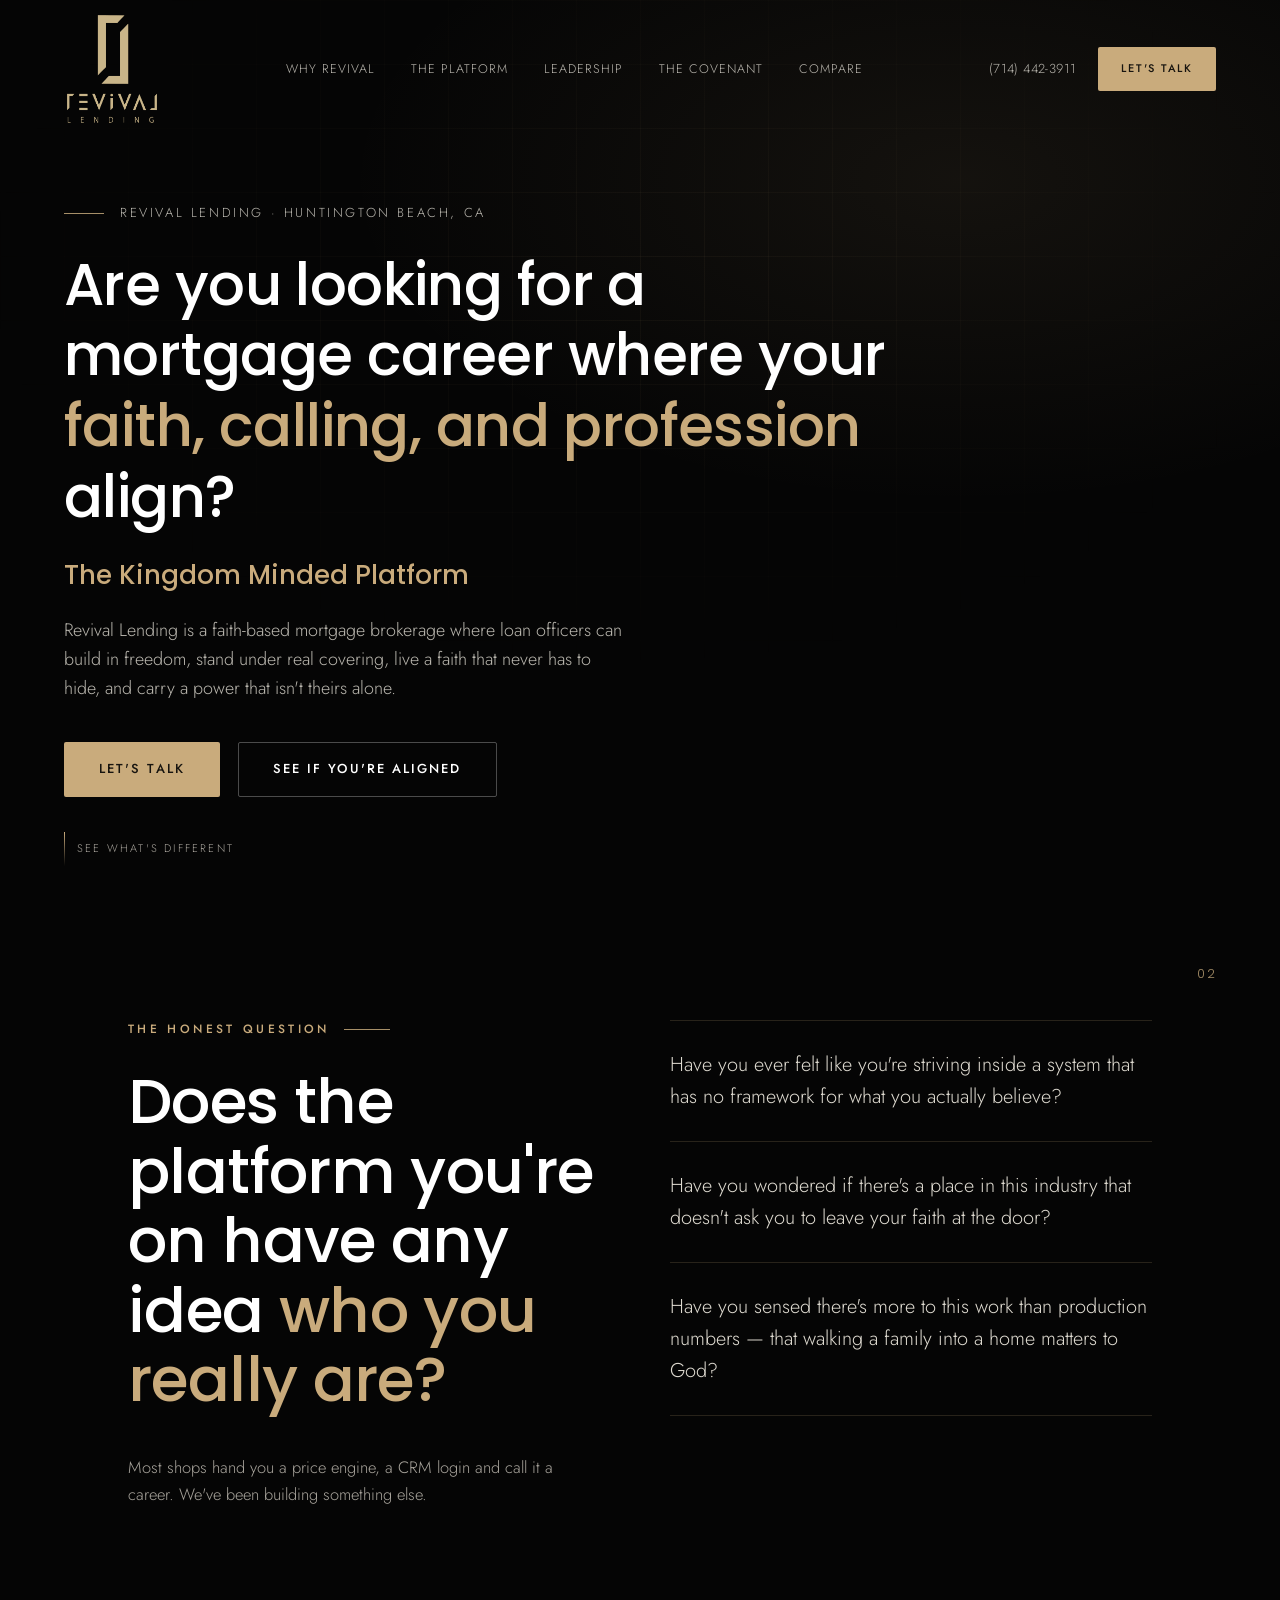
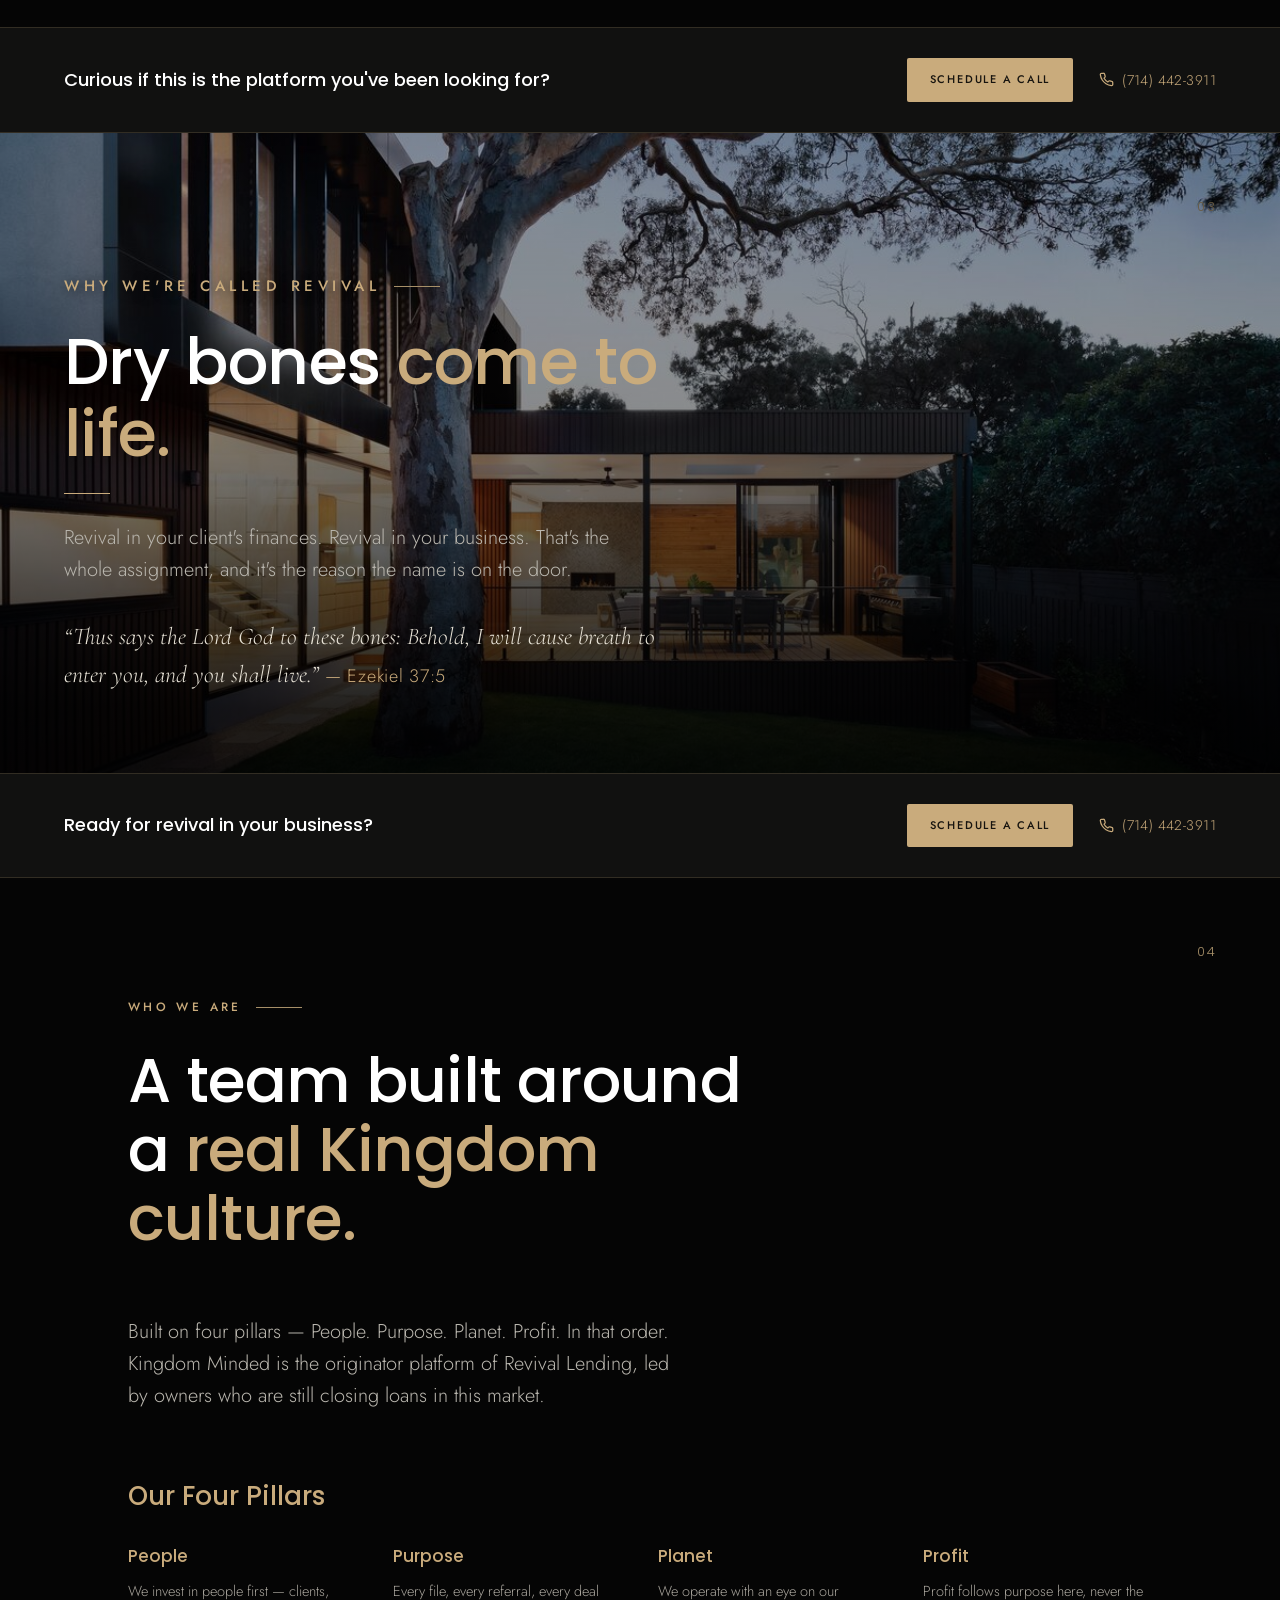
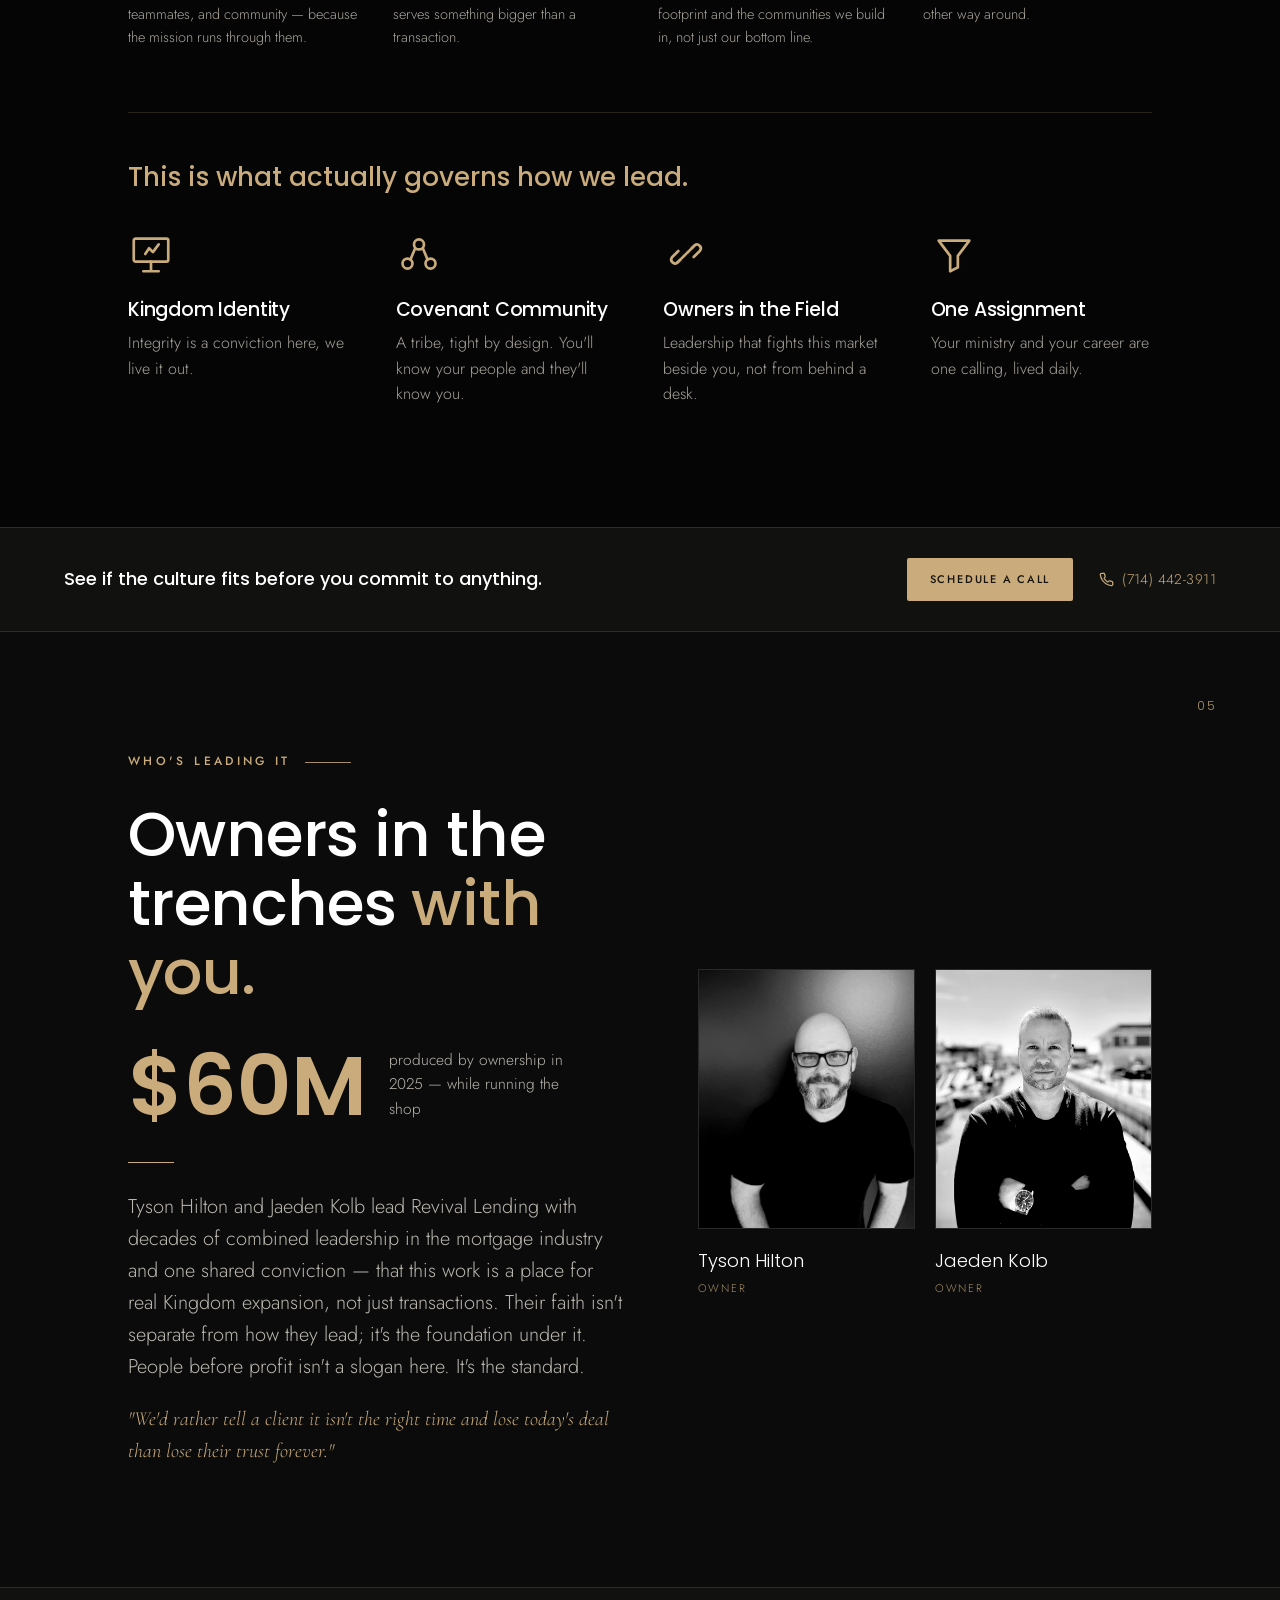
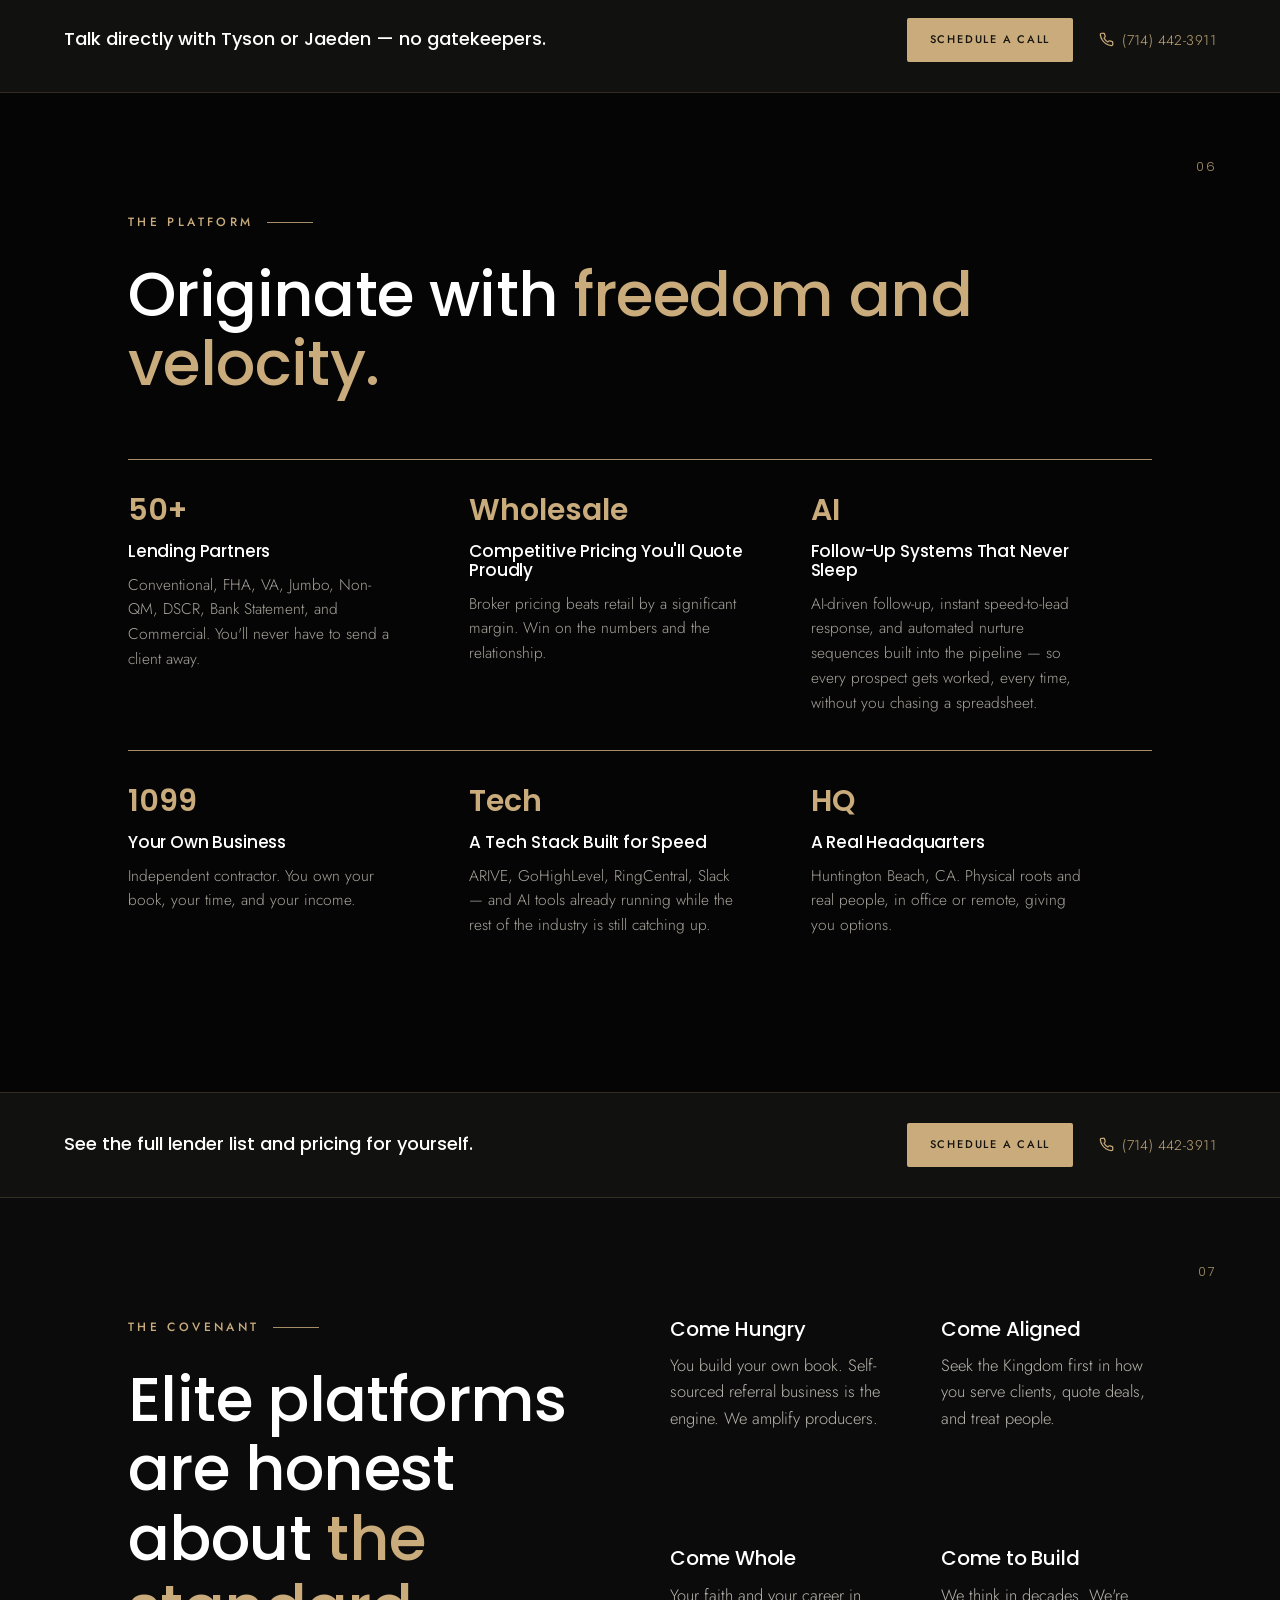
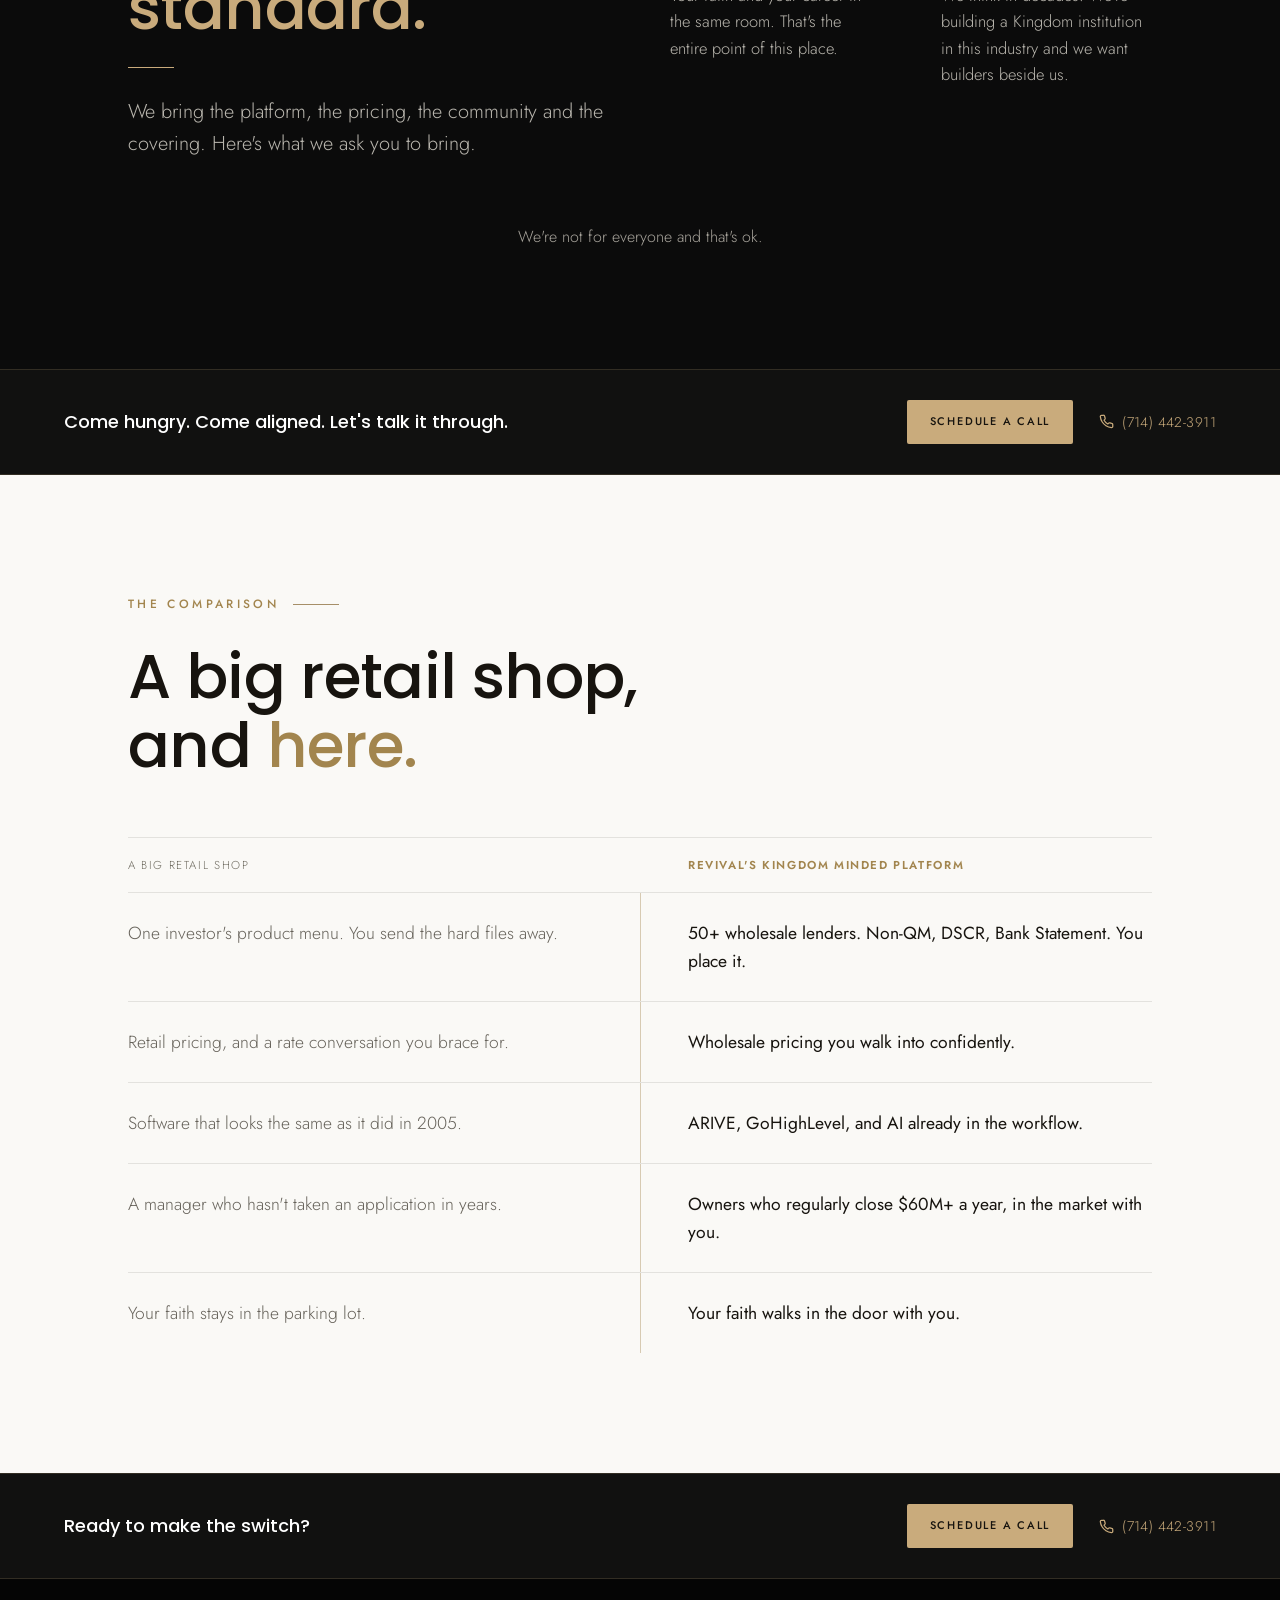
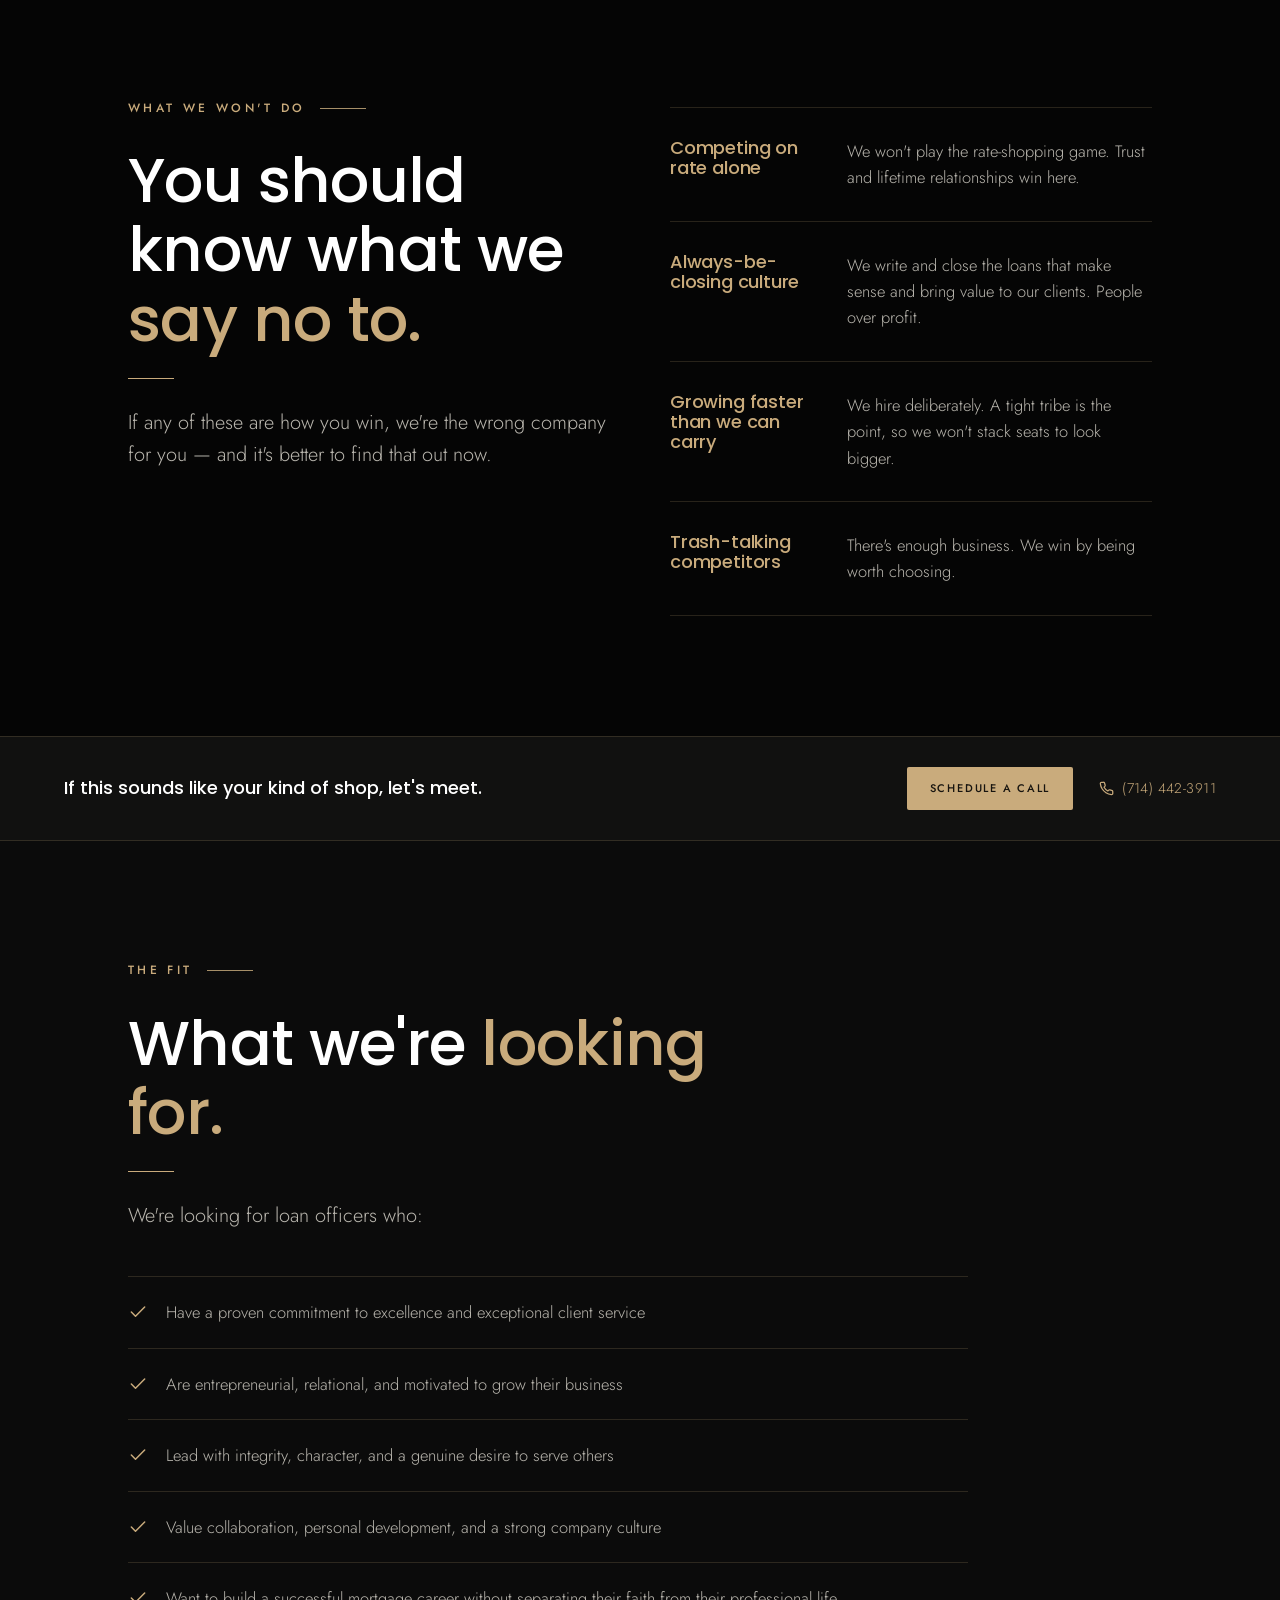
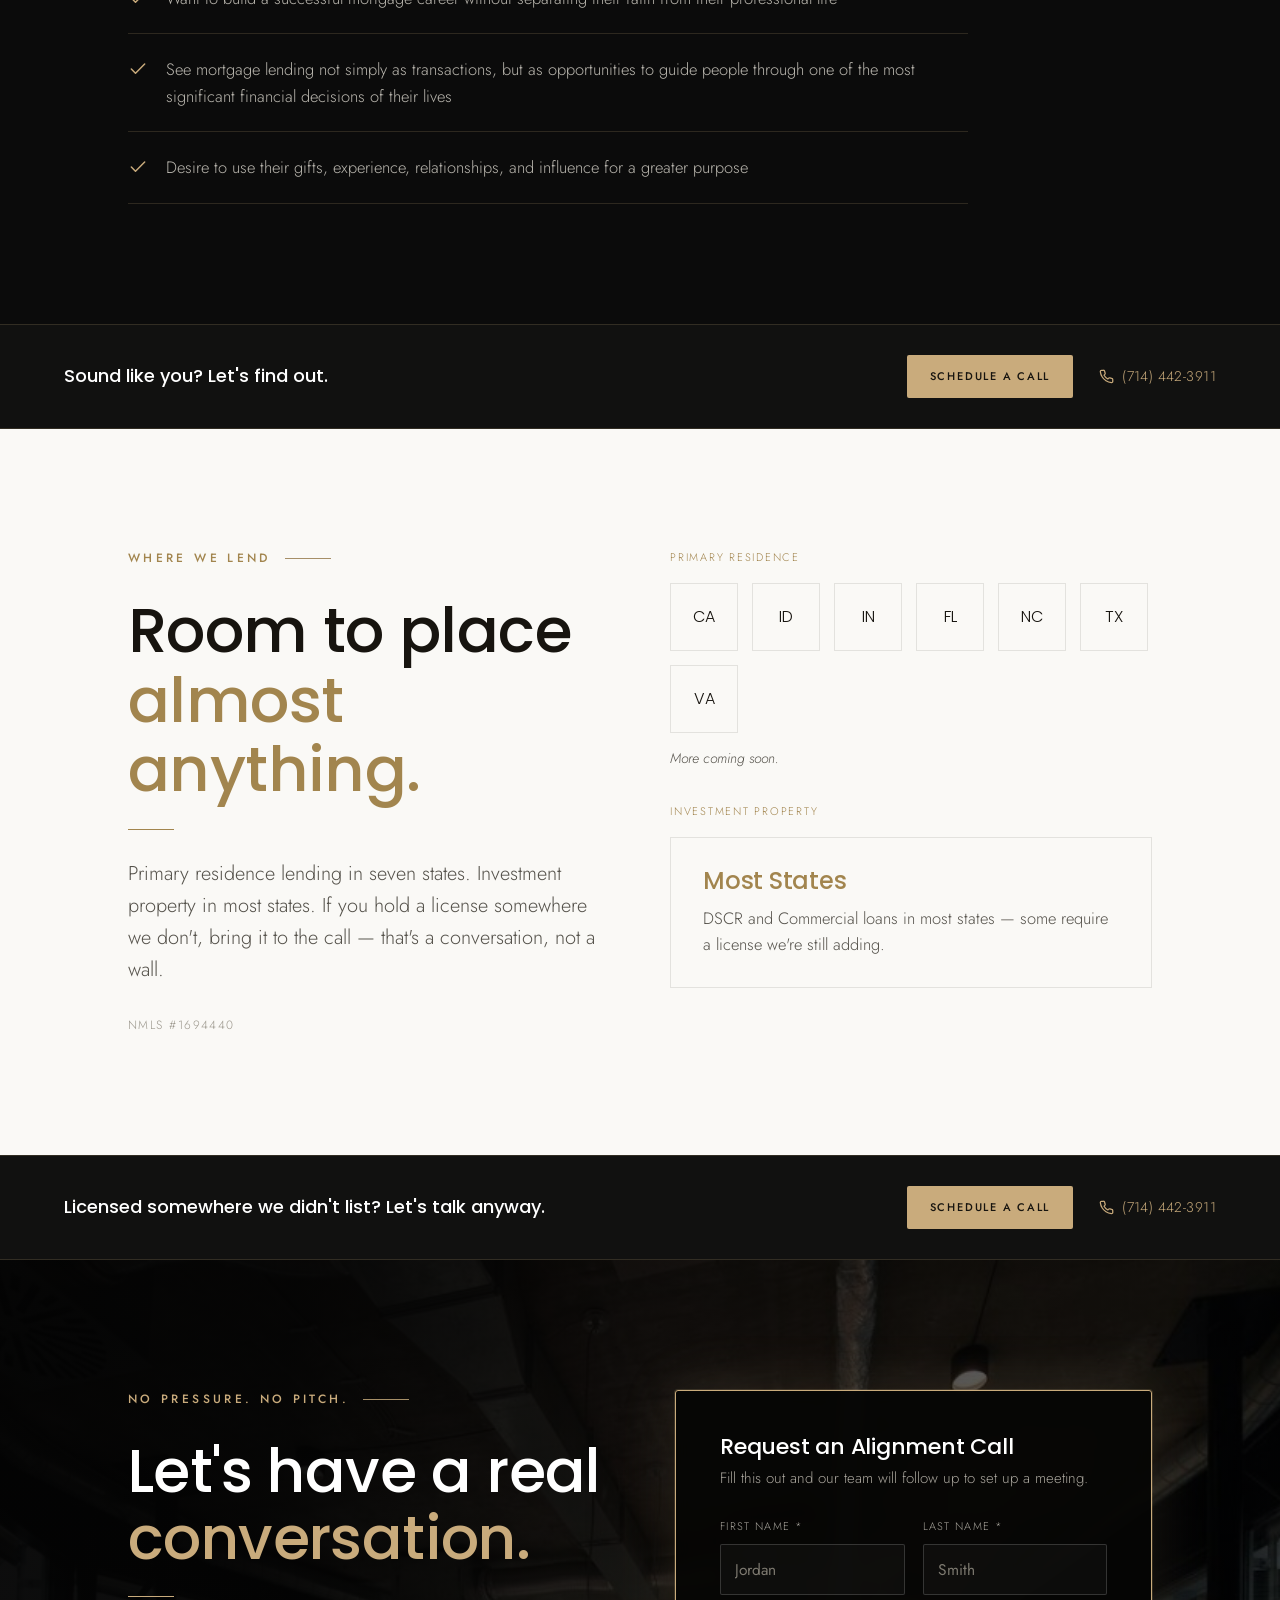
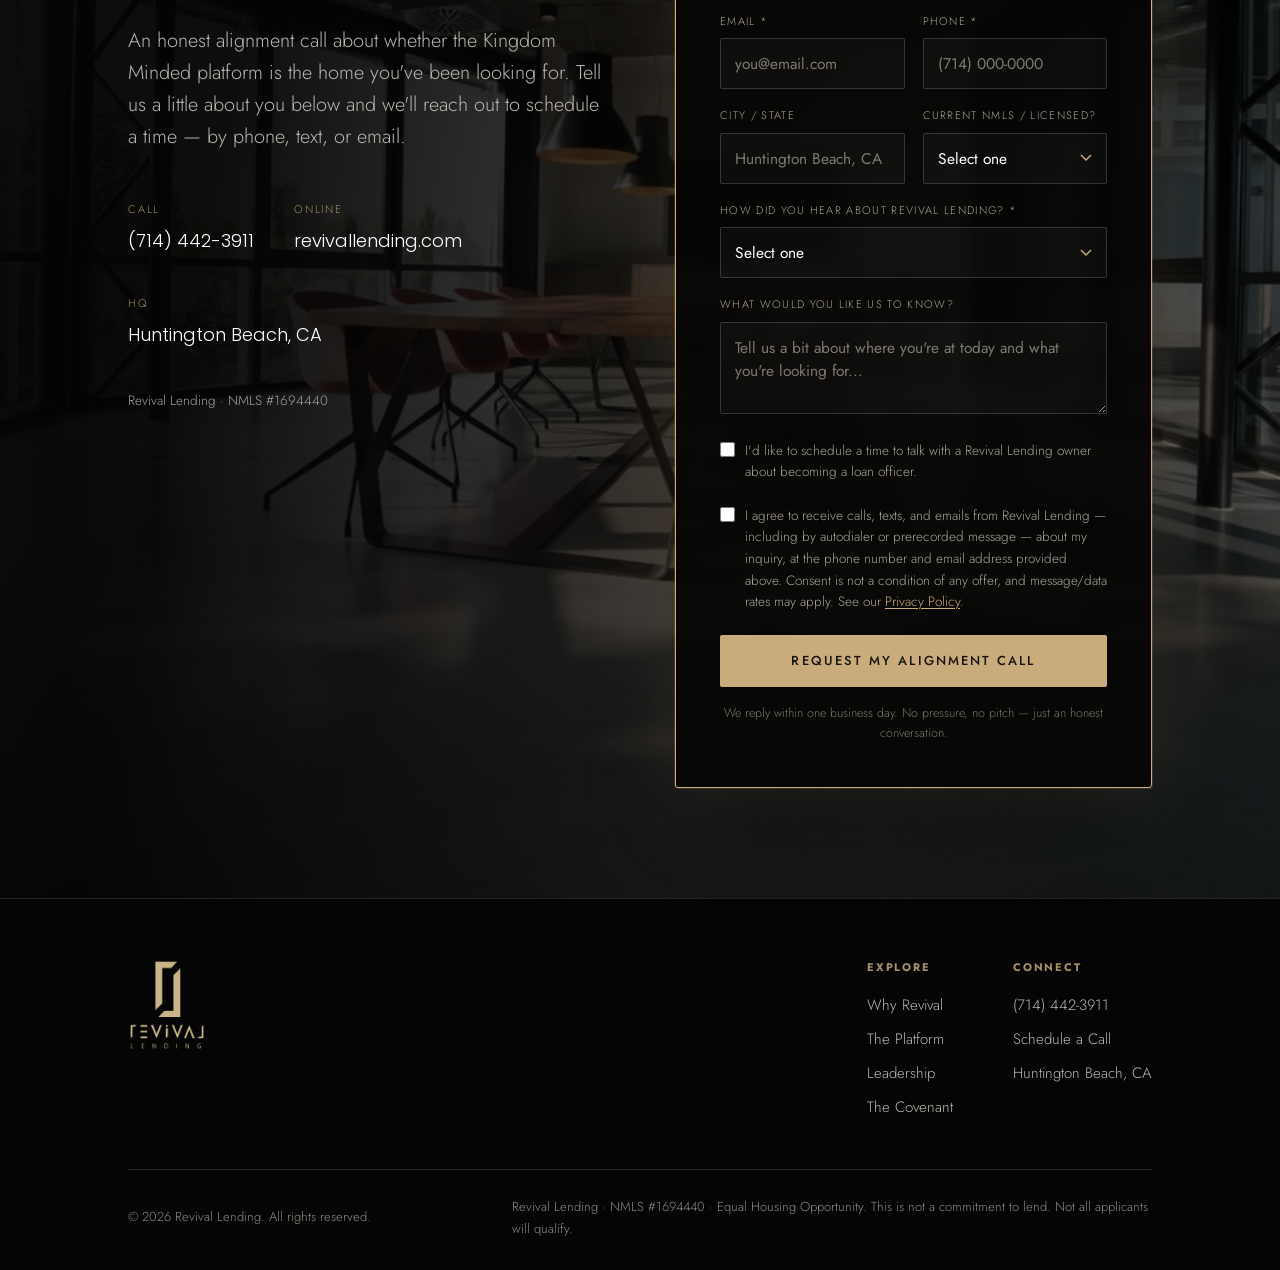
==== commit e2245f63: "Replace company-leads platform cell with AI follow-up systems Swaps the "Company Leads You Earn" pit" ====
--- a/index.html
+++ b/index.html
@@ -257,9 +257,9 @@
         <p>Broker pricing beats retail by a significant margin. Win on the numbers and the relationship.</p>
       </div>
       <div class="platform-cell" style="--i:2">
-        <div class="num">Leads</div>
-        <h4>Company Leads You Earn</h4>
-        <p>Company leads open up for originators who convert &mdash; a supplement to your pipeline, just more opportunity.</p>
+        <div class="num">AI</div>
+        <h4>Follow-Up Systems That Never Sleep</h4>
+        <p>AI-driven follow-up, instant speed-to-lead response, and automated nurture sequences built into the pipeline &mdash; so every prospect gets worked, every time, without you chasing a spreadsheet.</p>
       </div>
       <div class="platform-cell" style="--i:3">
         <div class="num">1099</div>
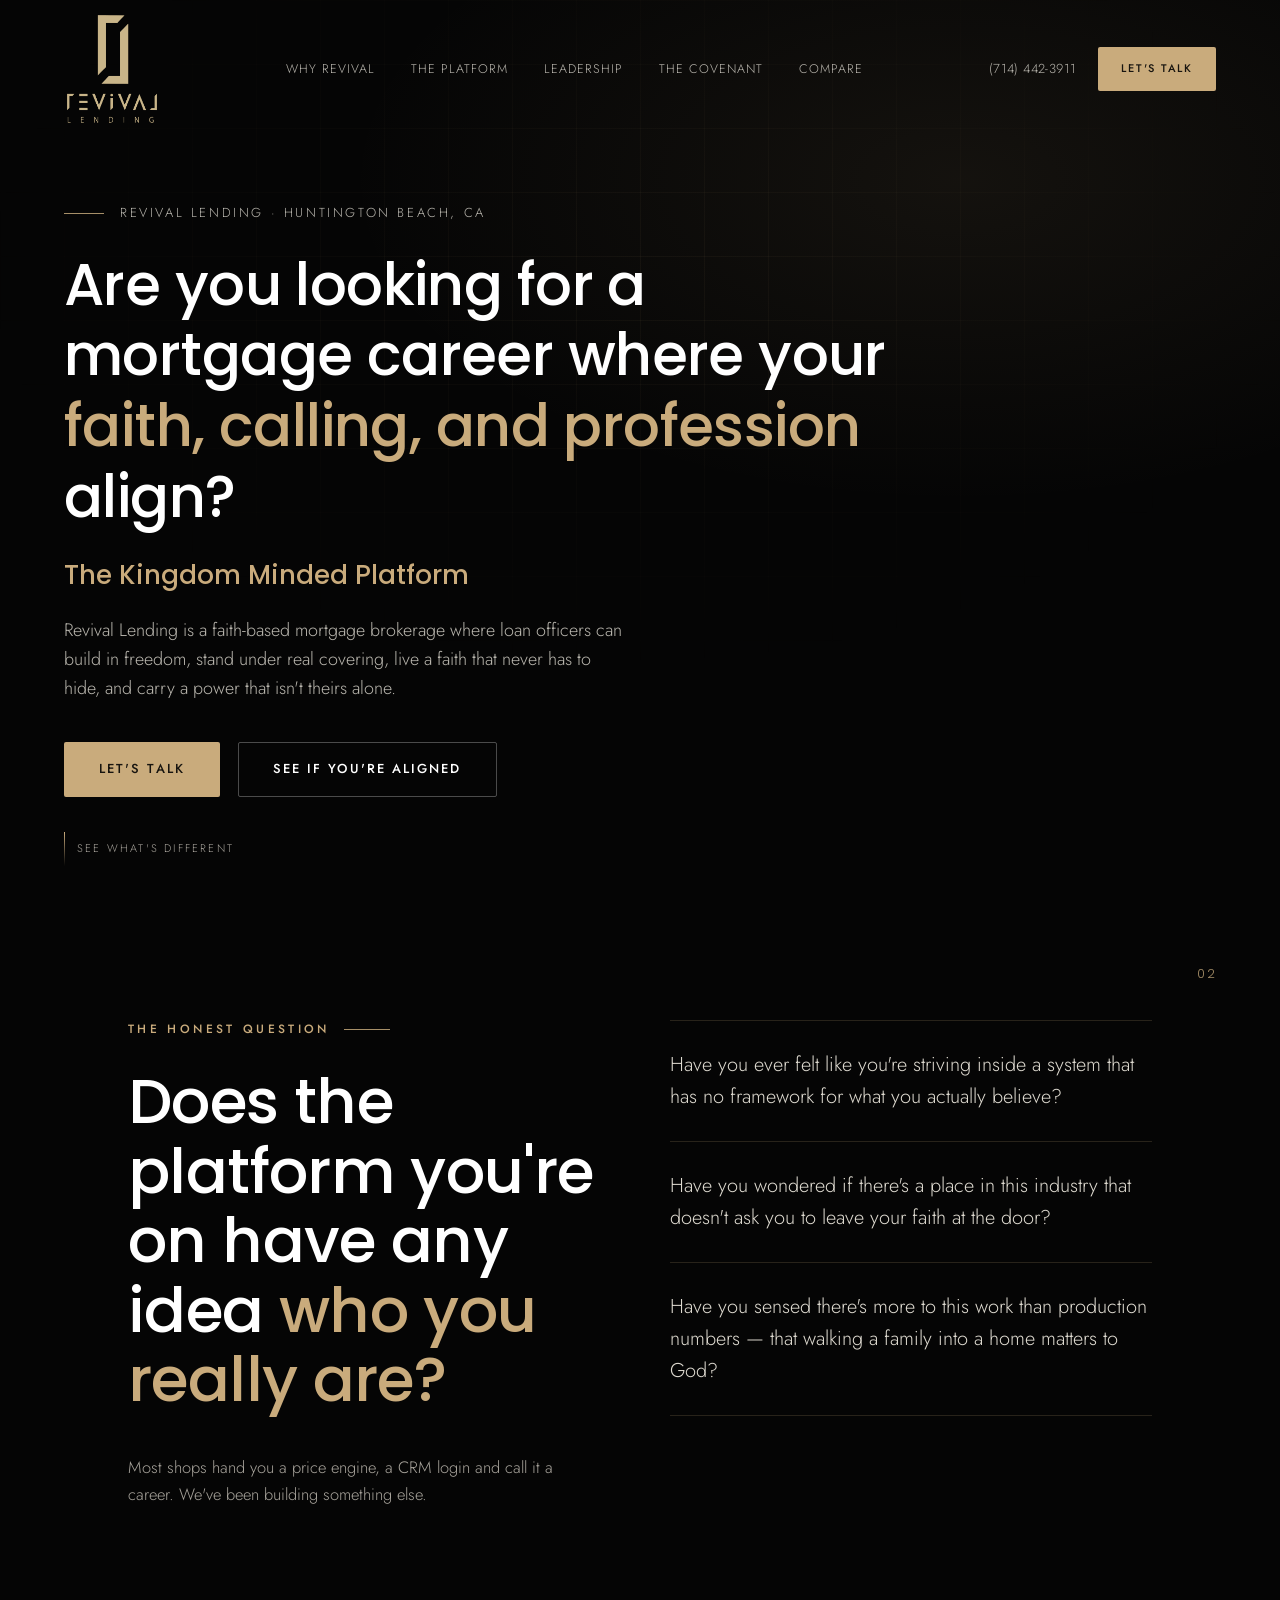
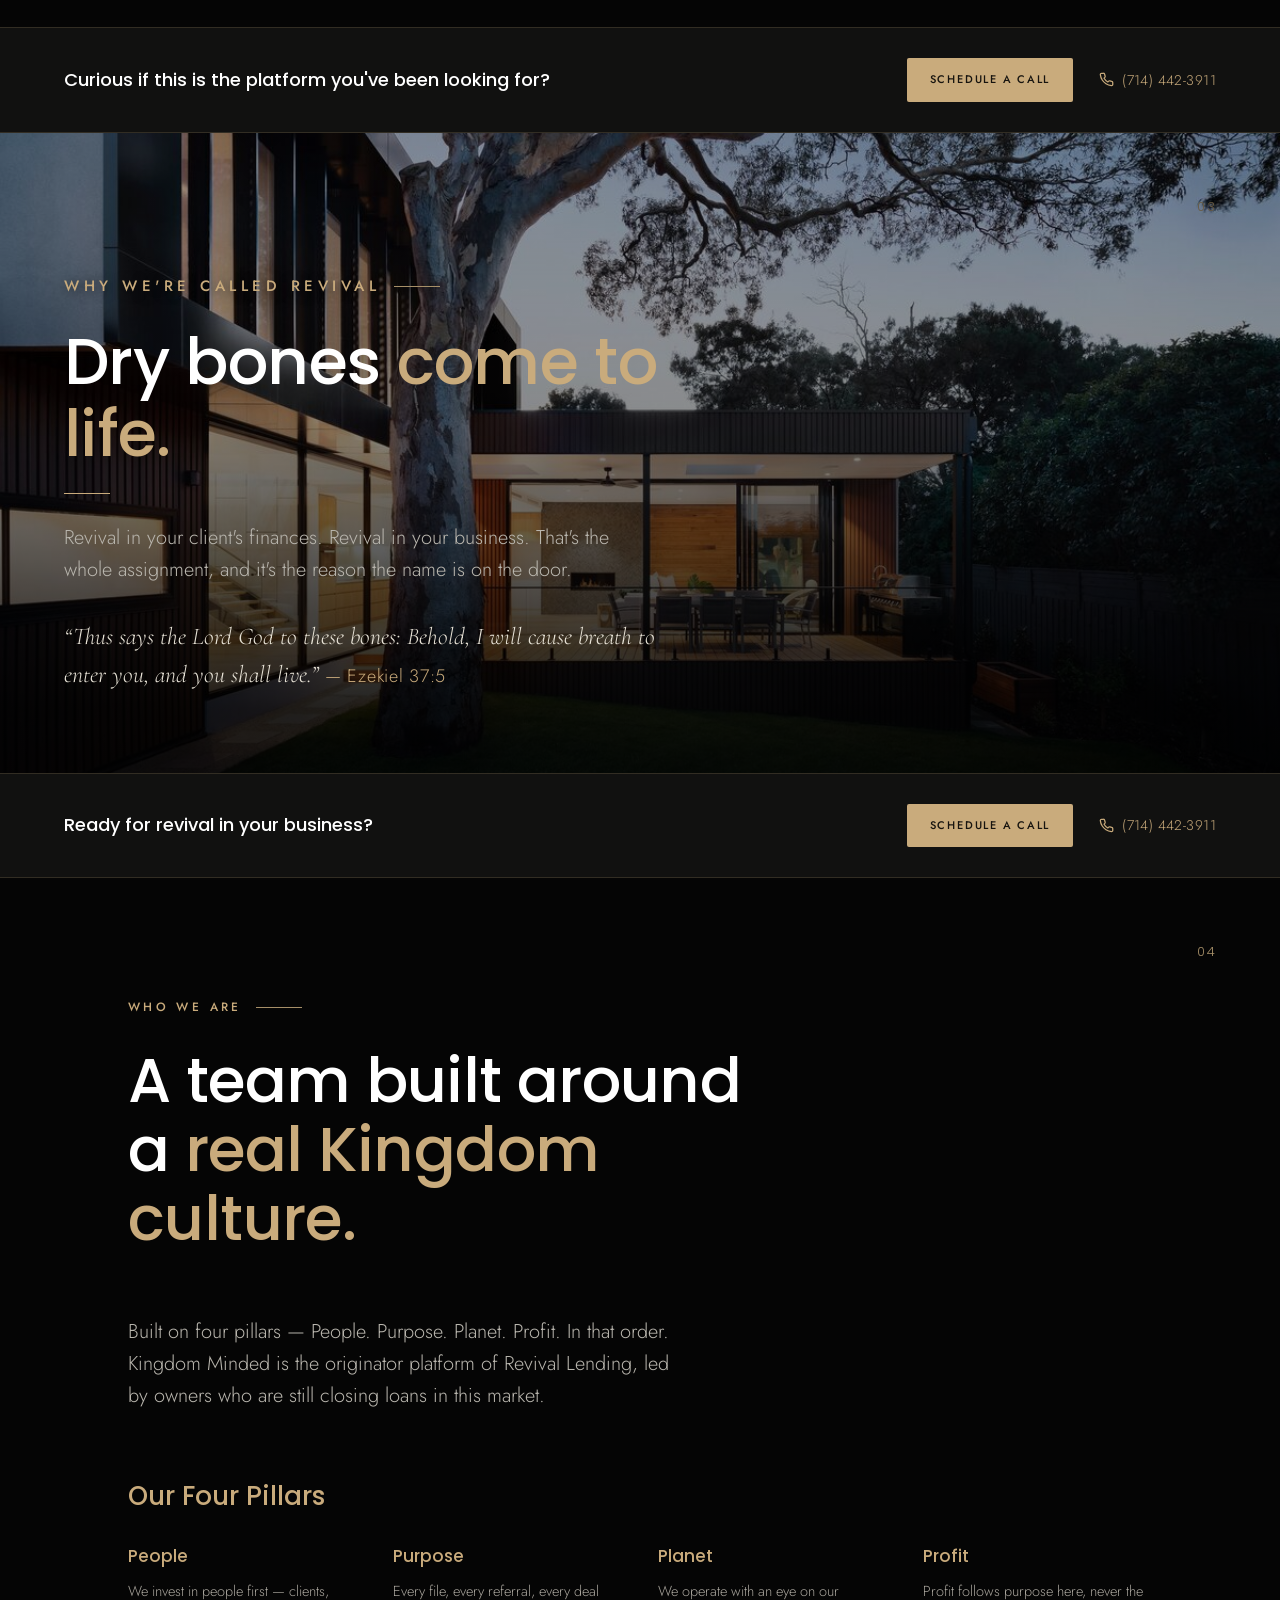
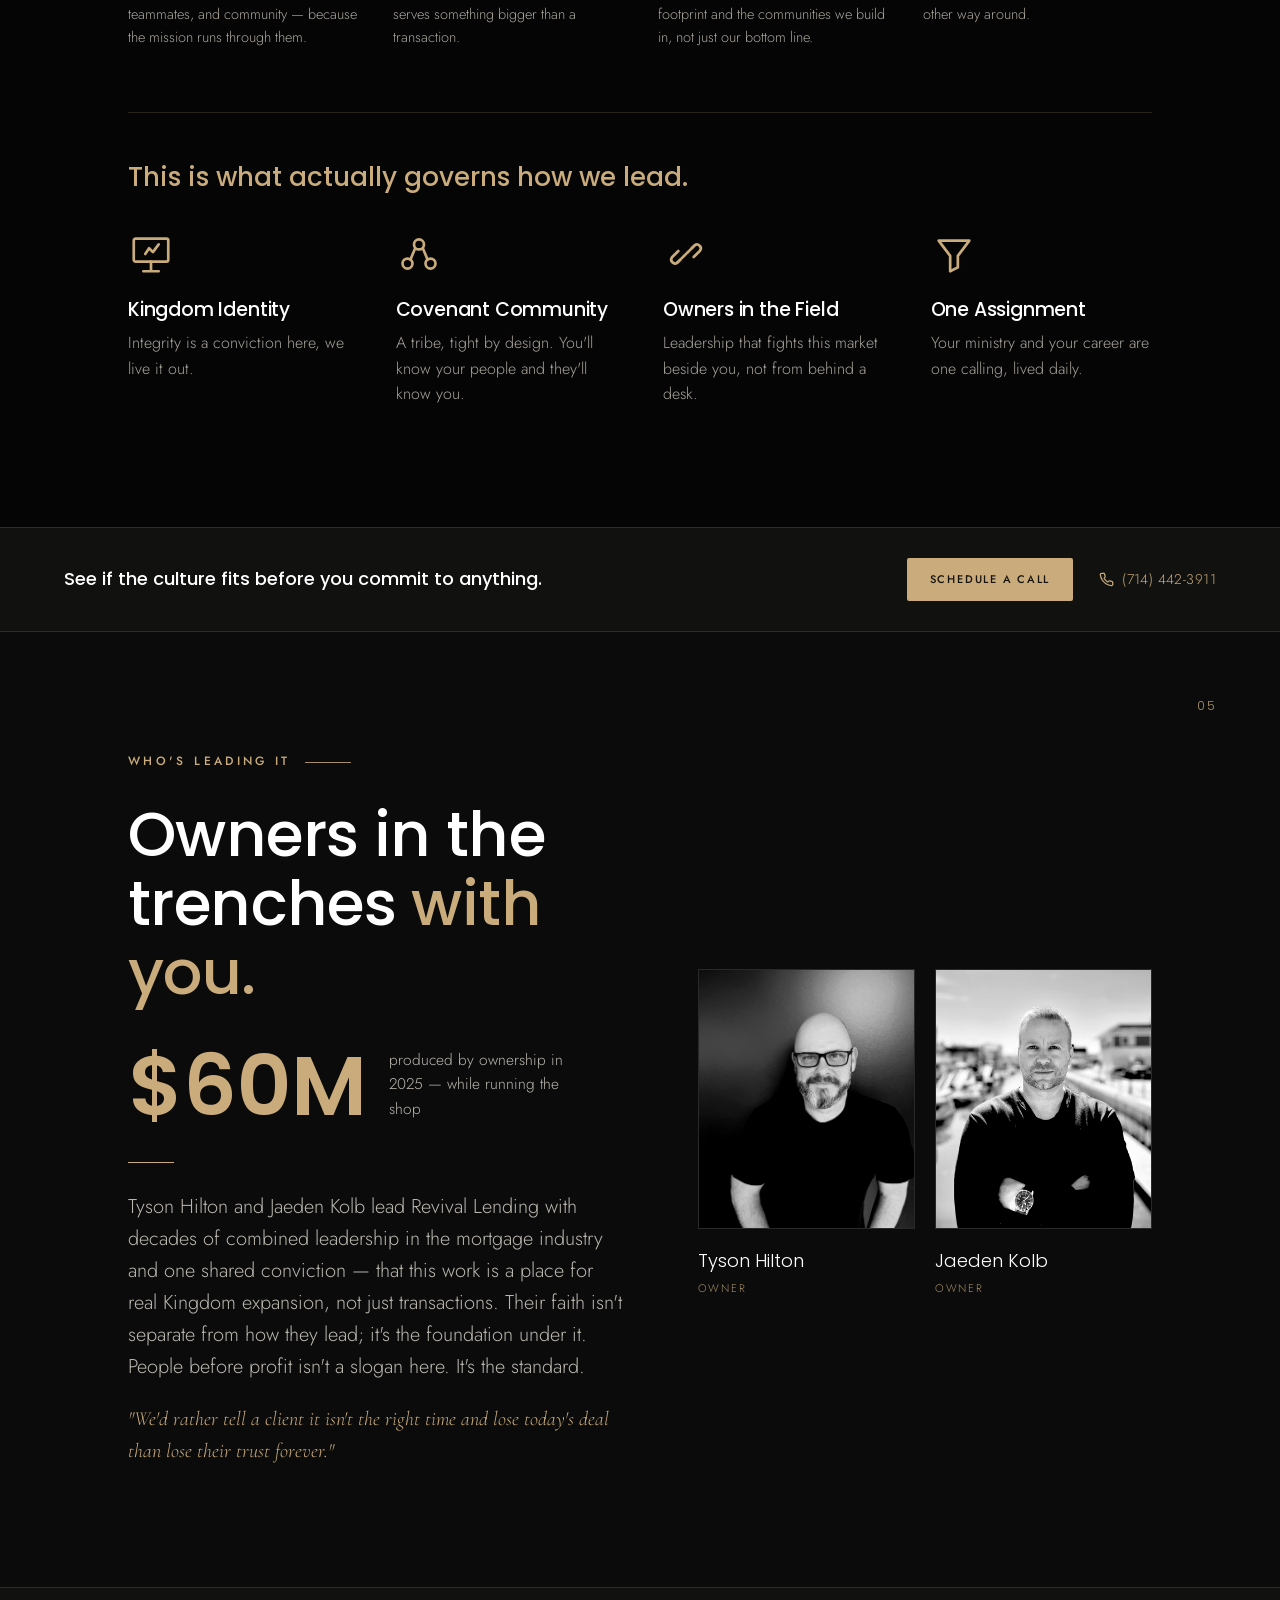
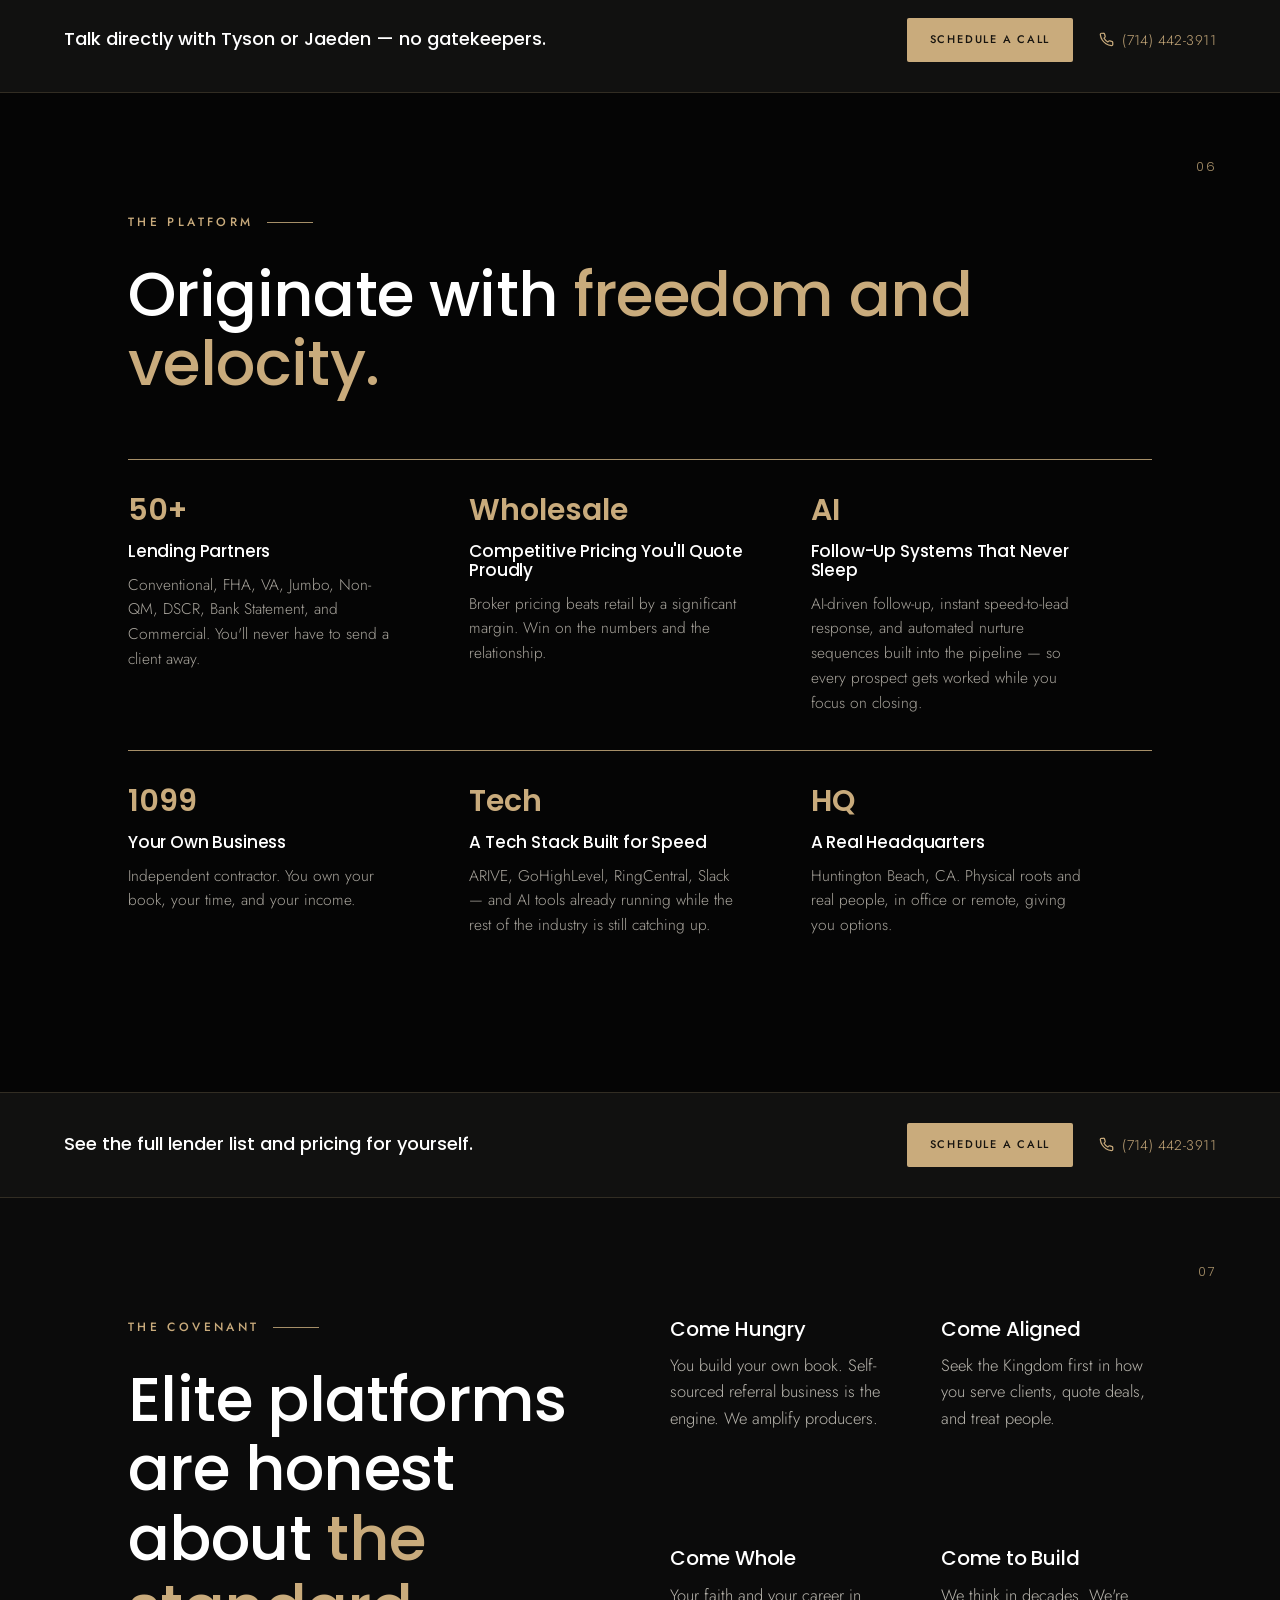
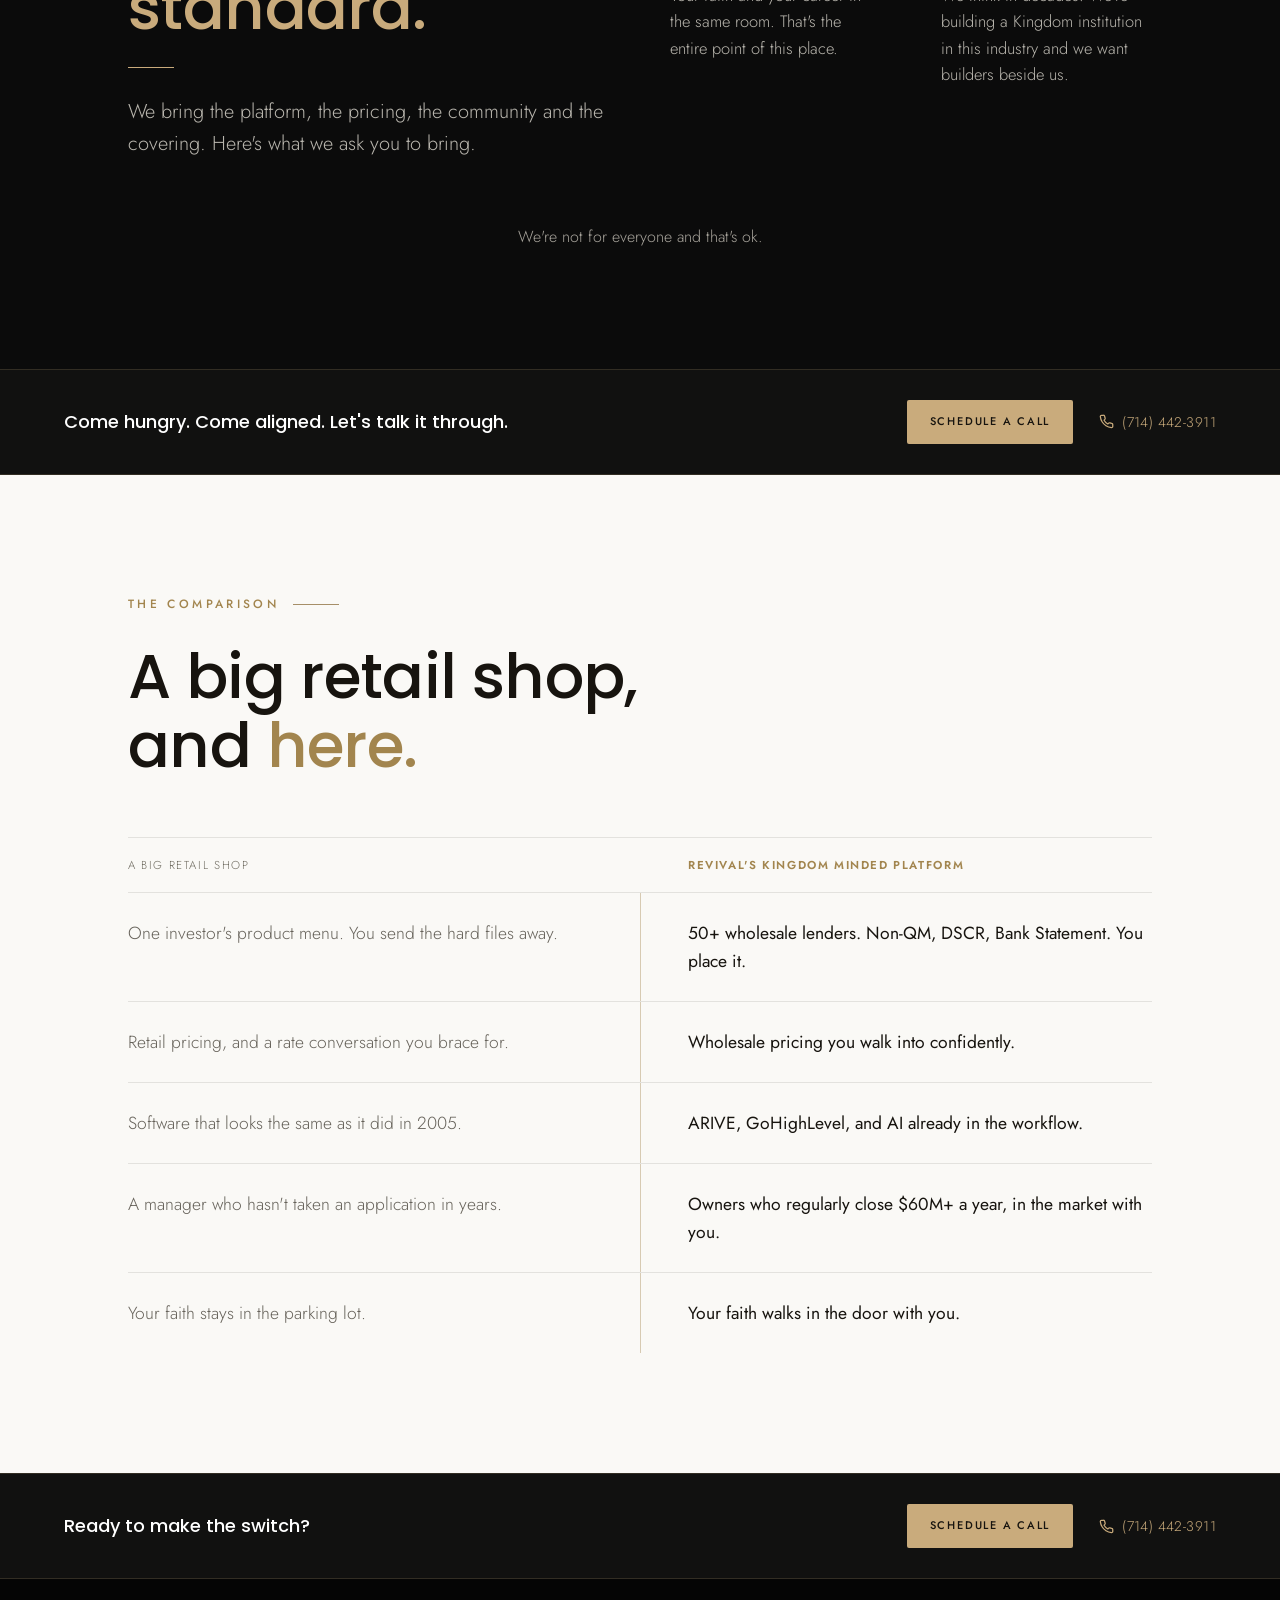
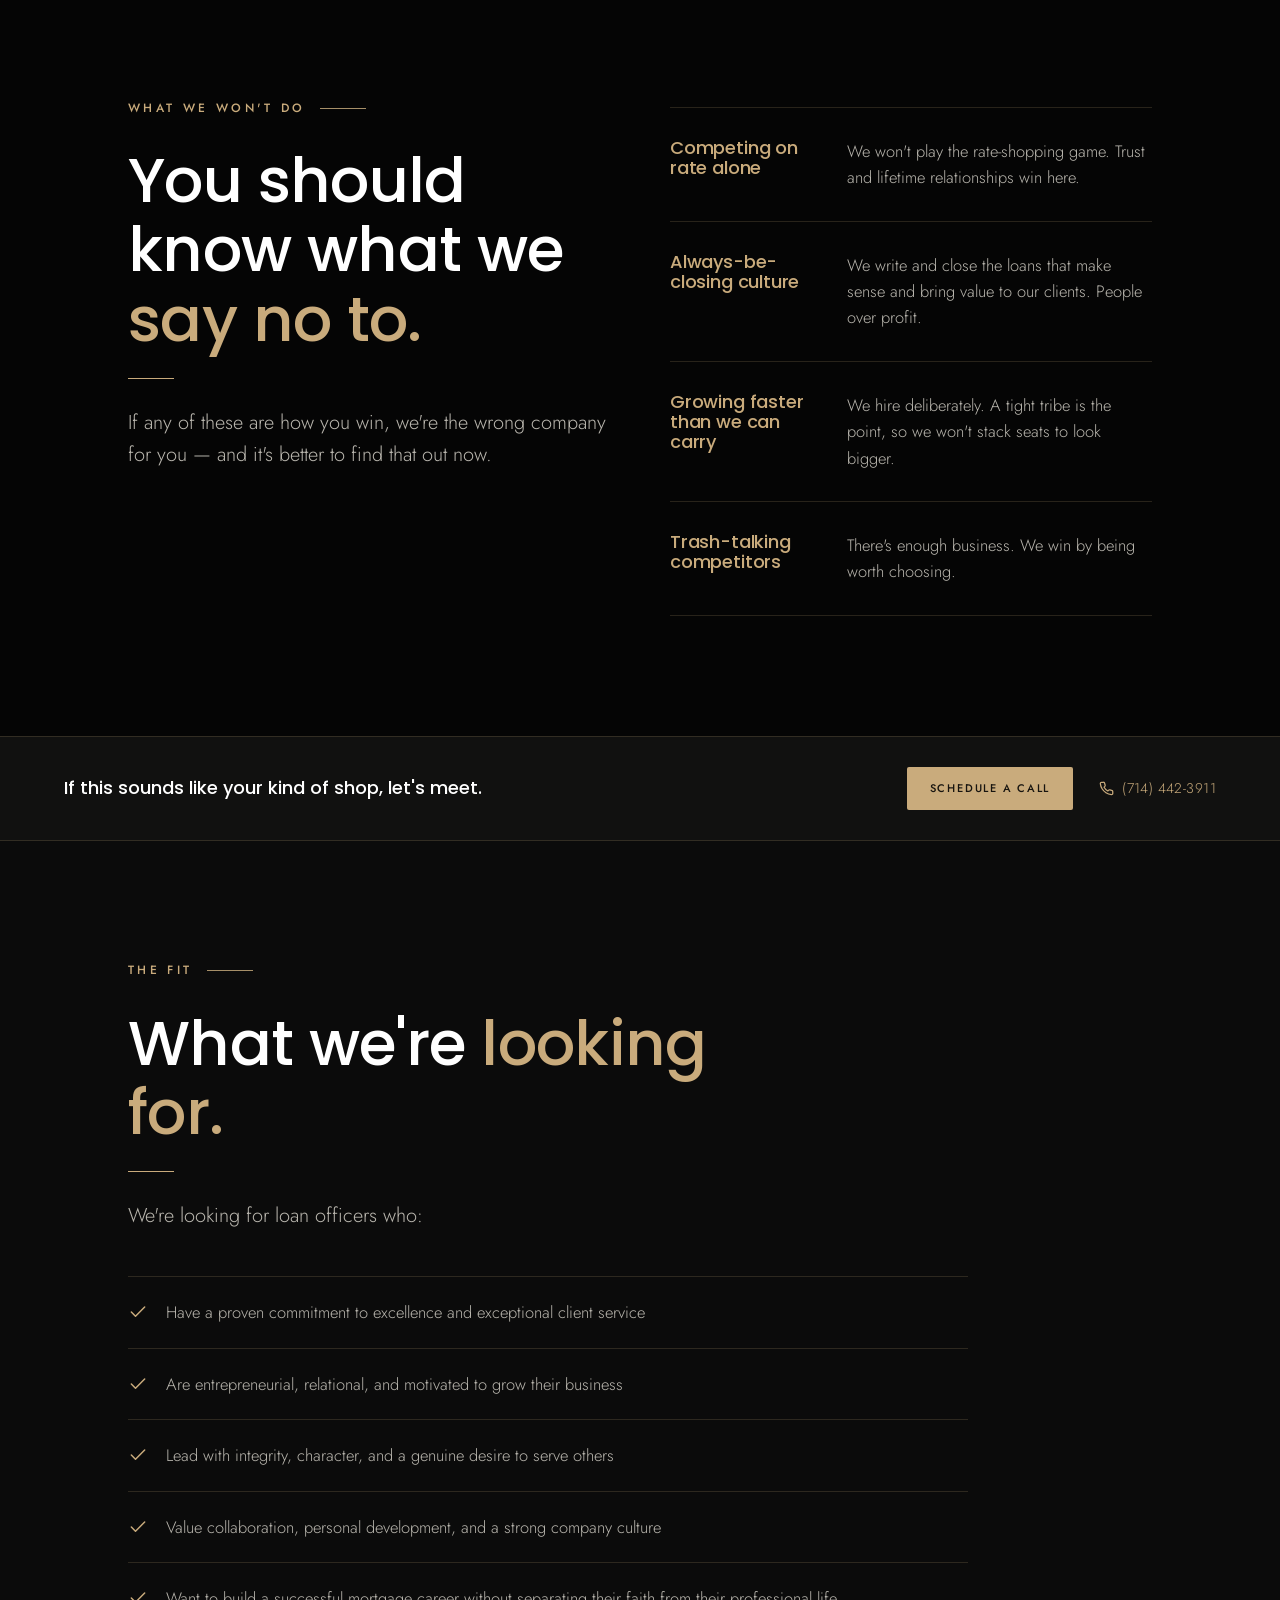
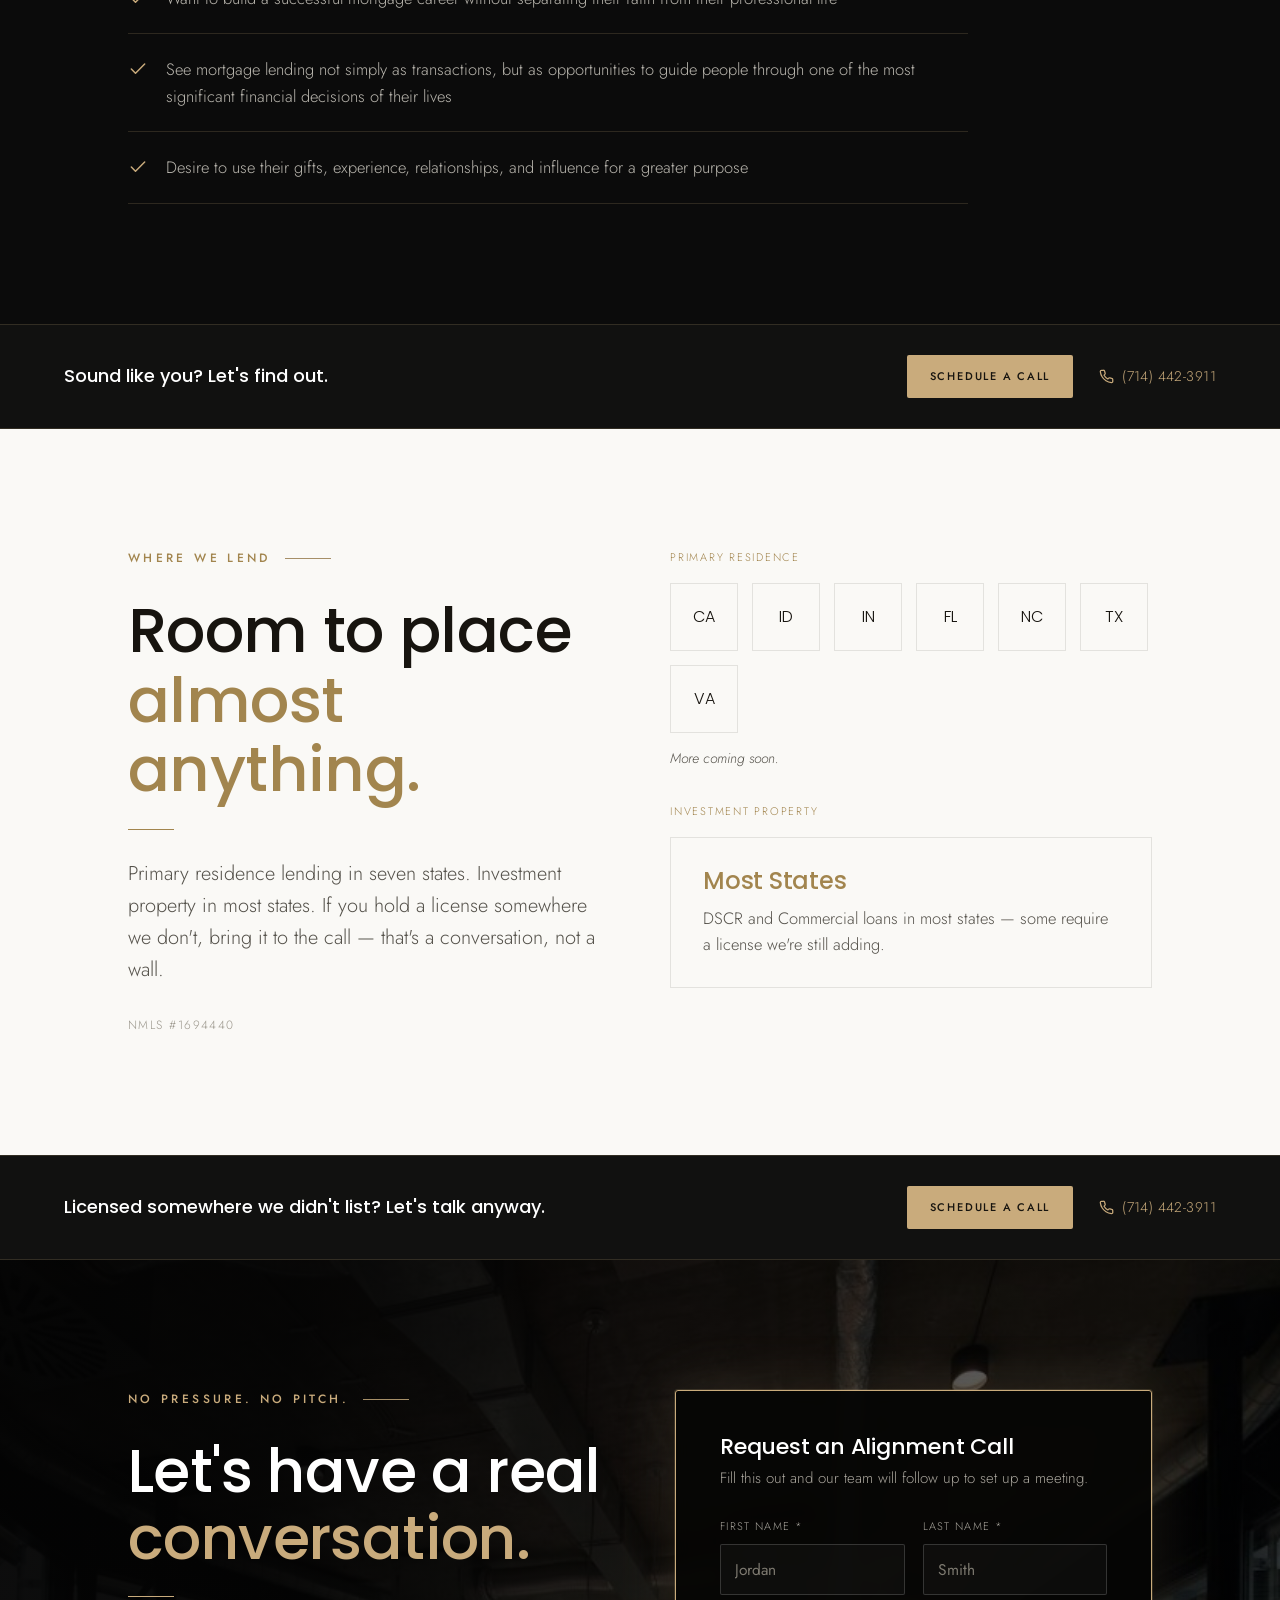
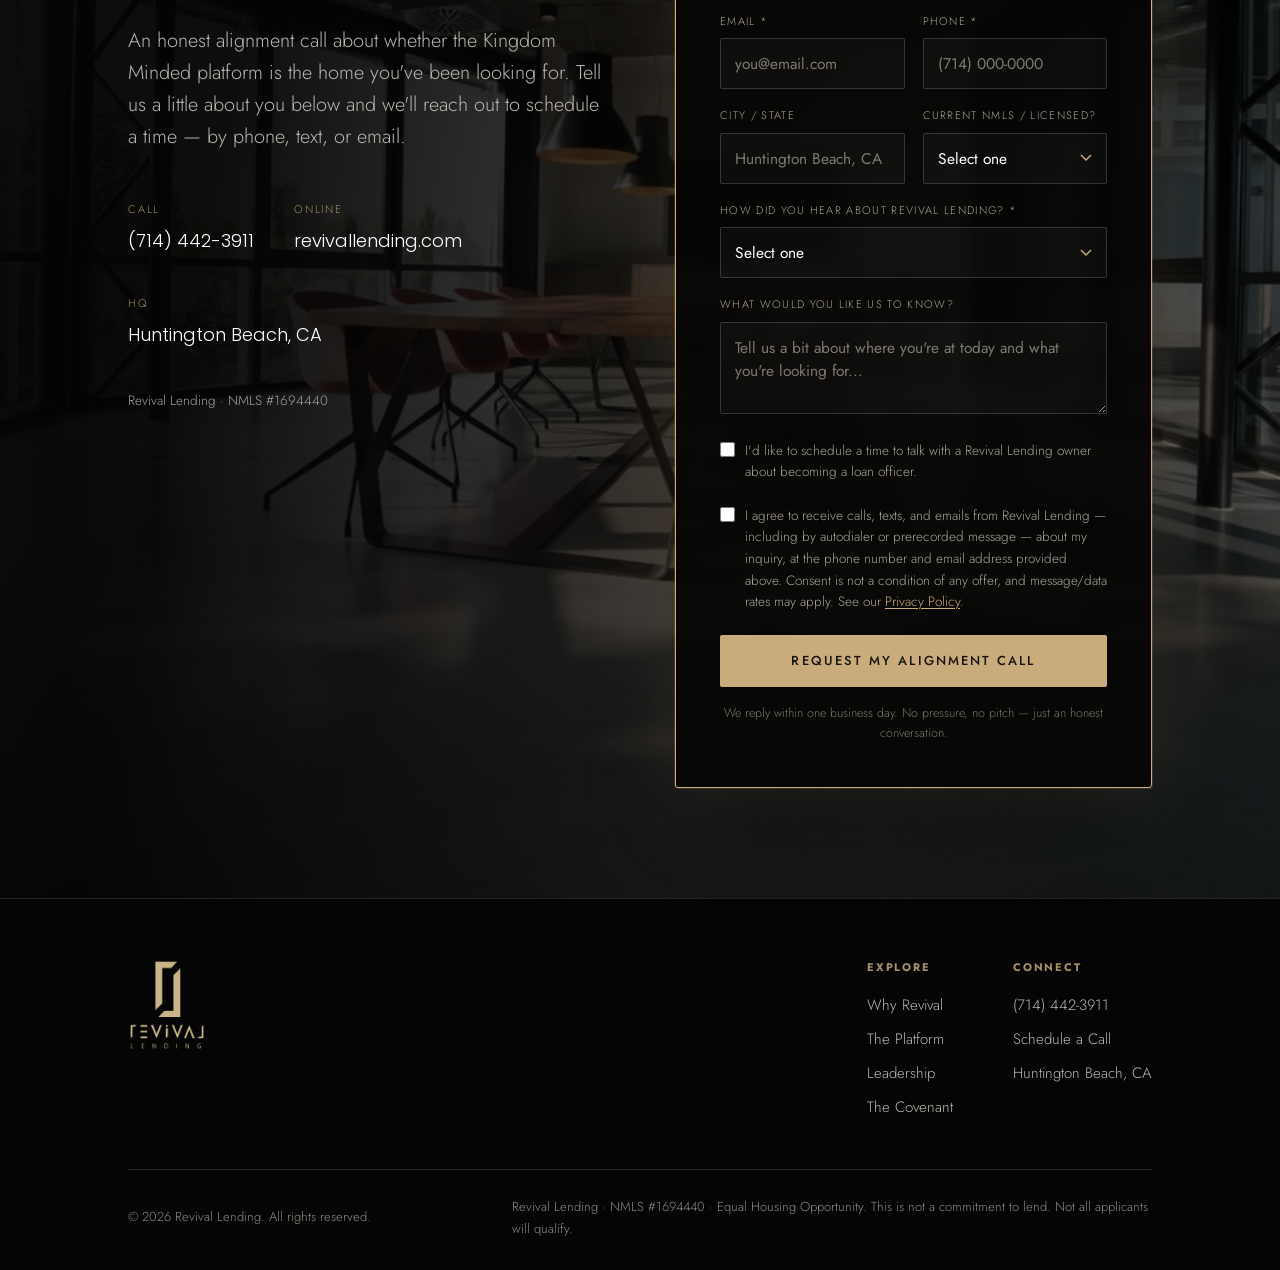
==== commit b12038ab: "Tighten AI follow-up card copy Drop the "chasing a spreadsheet" line for a cleaner close.  Co-Author" ====
--- a/index.html
+++ b/index.html
@@ -259,7 +259,7 @@
       <div class="platform-cell" style="--i:2">
         <div class="num">AI</div>
         <h4>Follow-Up Systems That Never Sleep</h4>
-        <p>AI-driven follow-up, instant speed-to-lead response, and automated nurture sequences built into the pipeline &mdash; so every prospect gets worked, every time, without you chasing a spreadsheet.</p>
+        <p>AI-driven follow-up, instant speed-to-lead response, and automated nurture sequences built into the pipeline &mdash; so every prospect gets worked while you focus on closing.</p>
       </div>
       <div class="platform-cell" style="--i:3">
         <div class="num">1099</div>
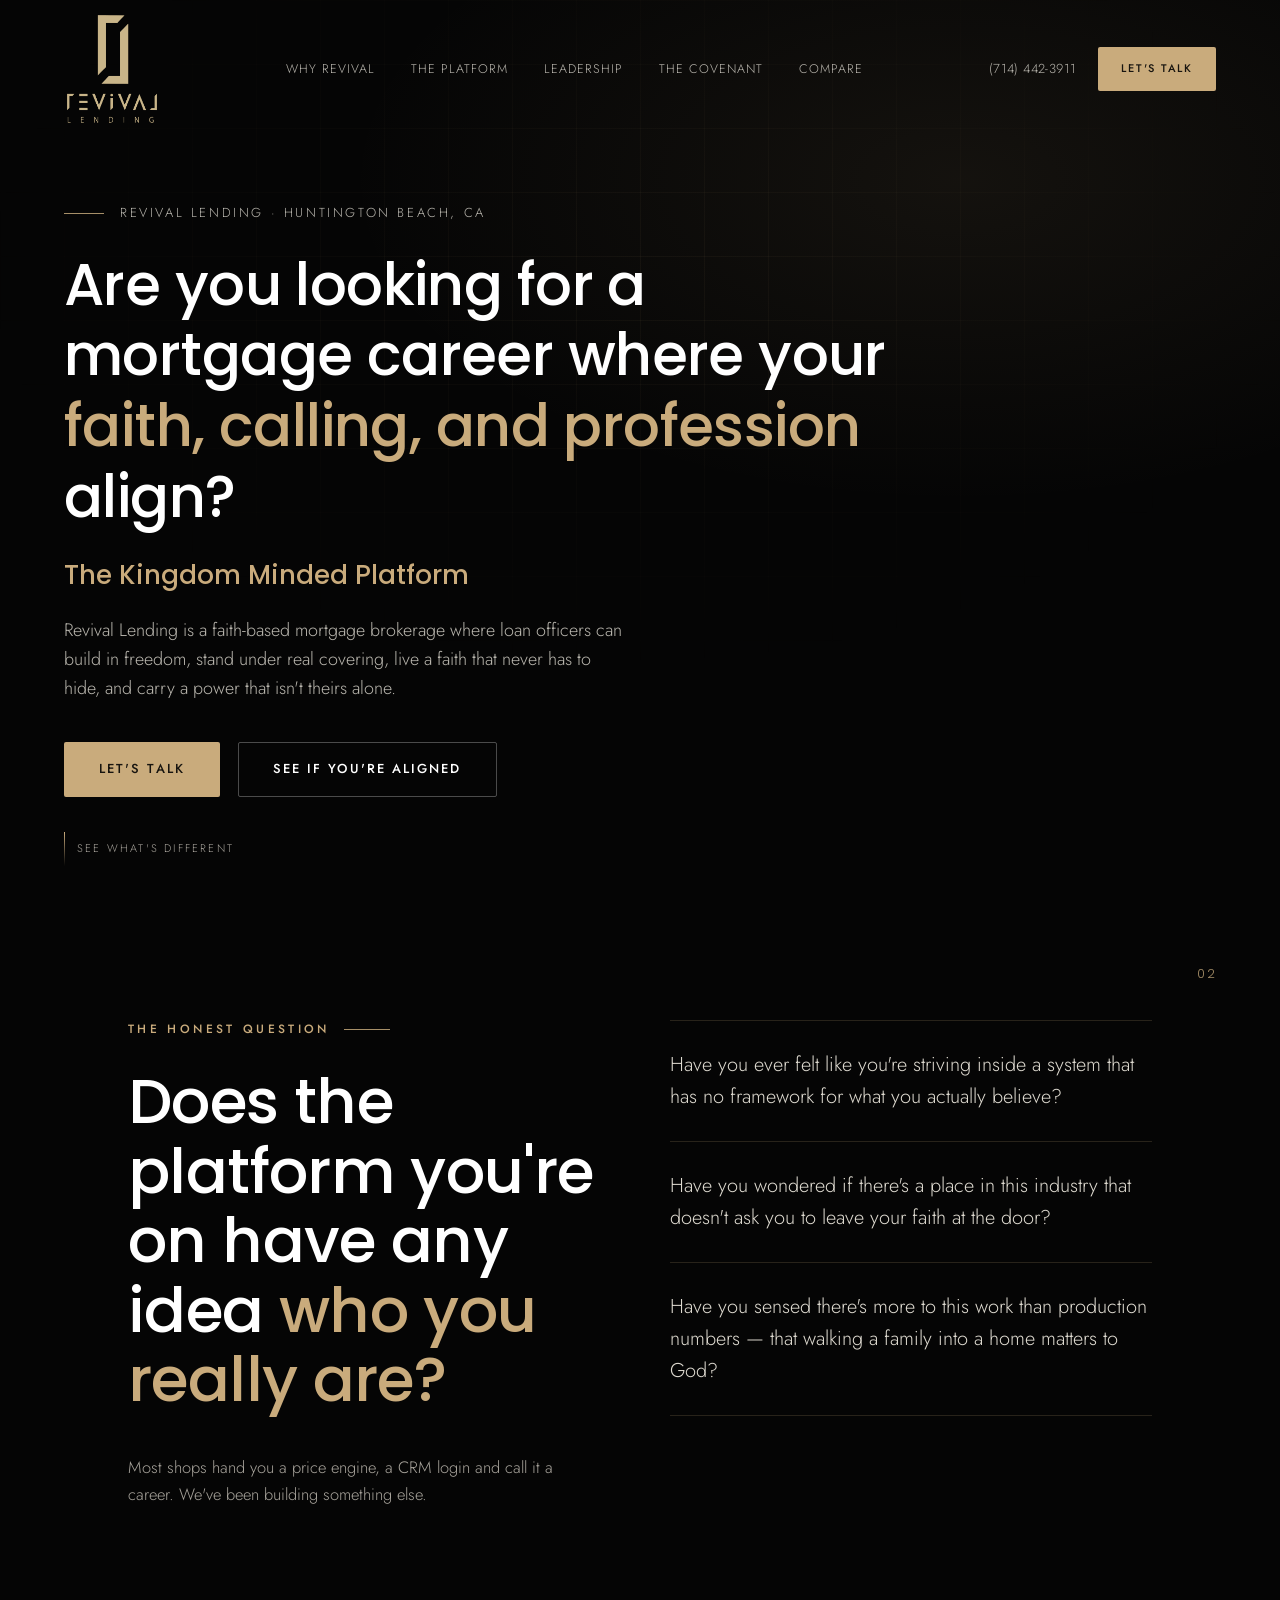
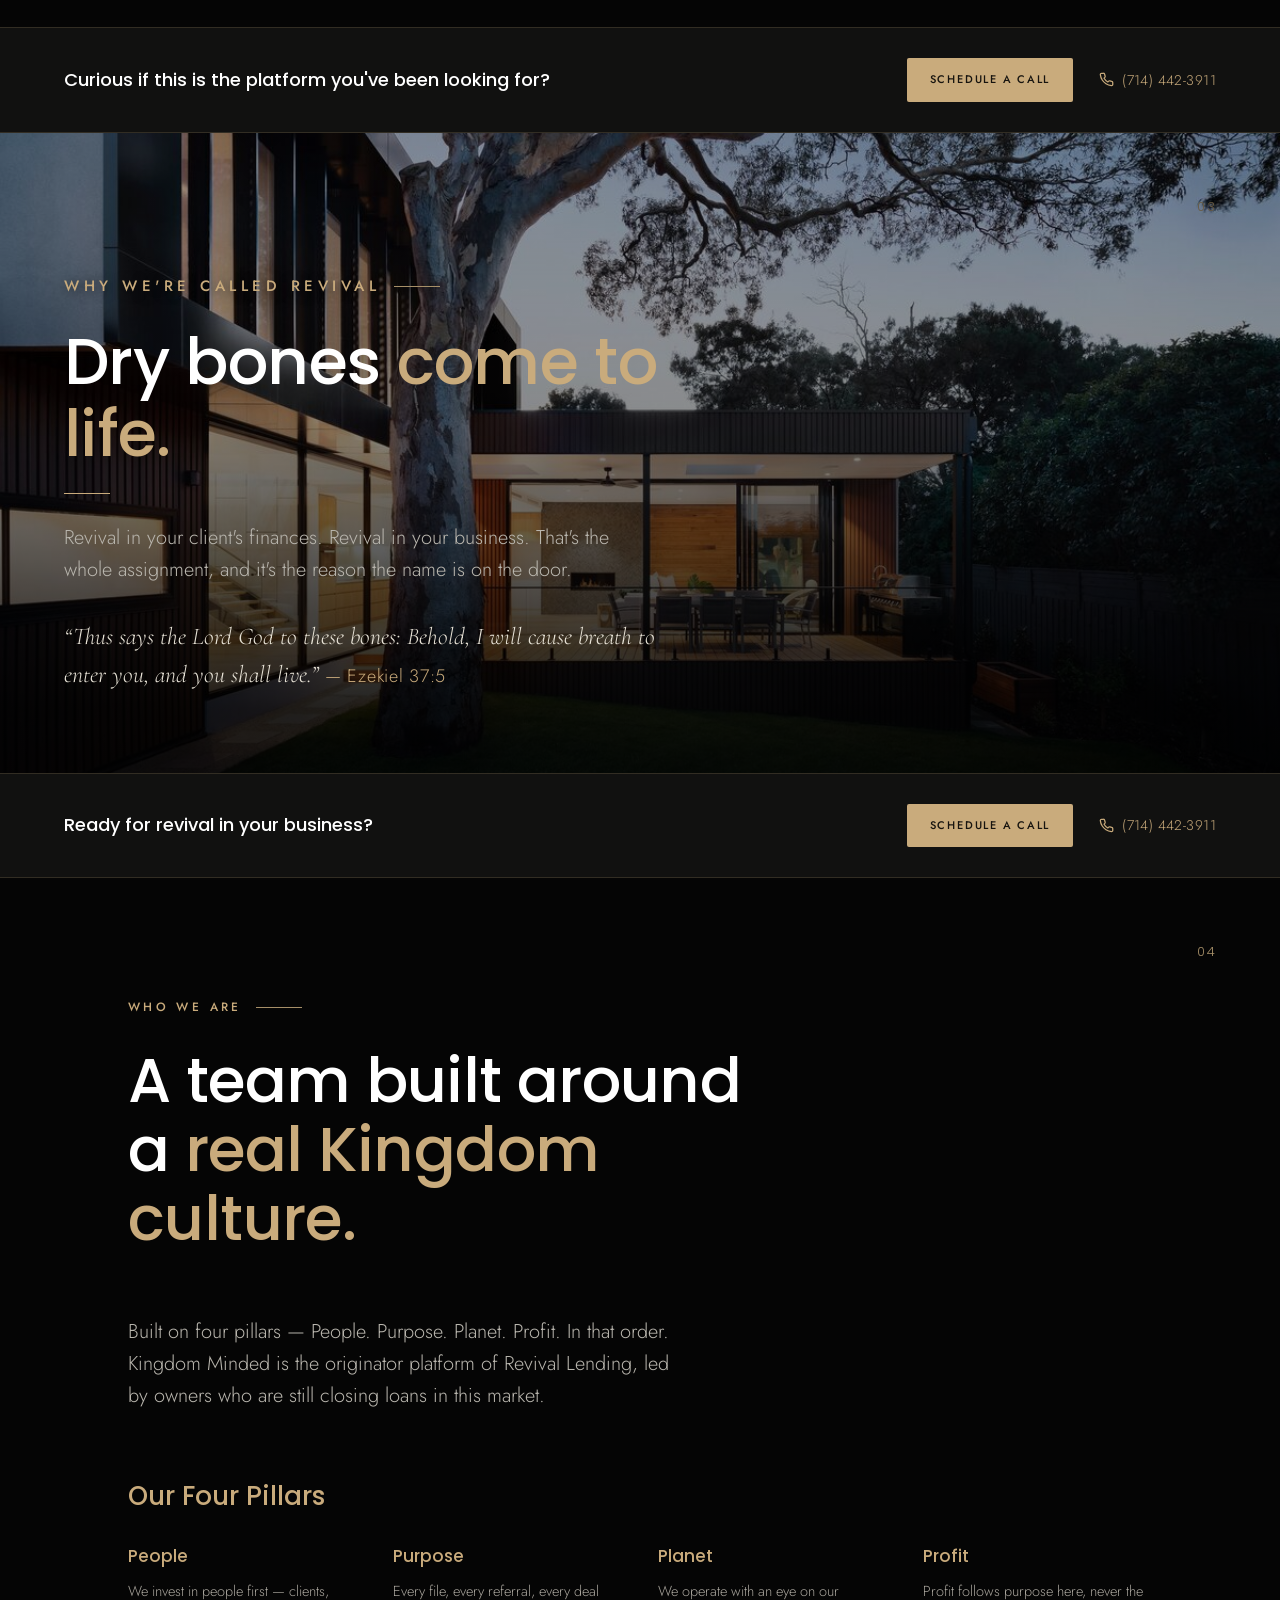
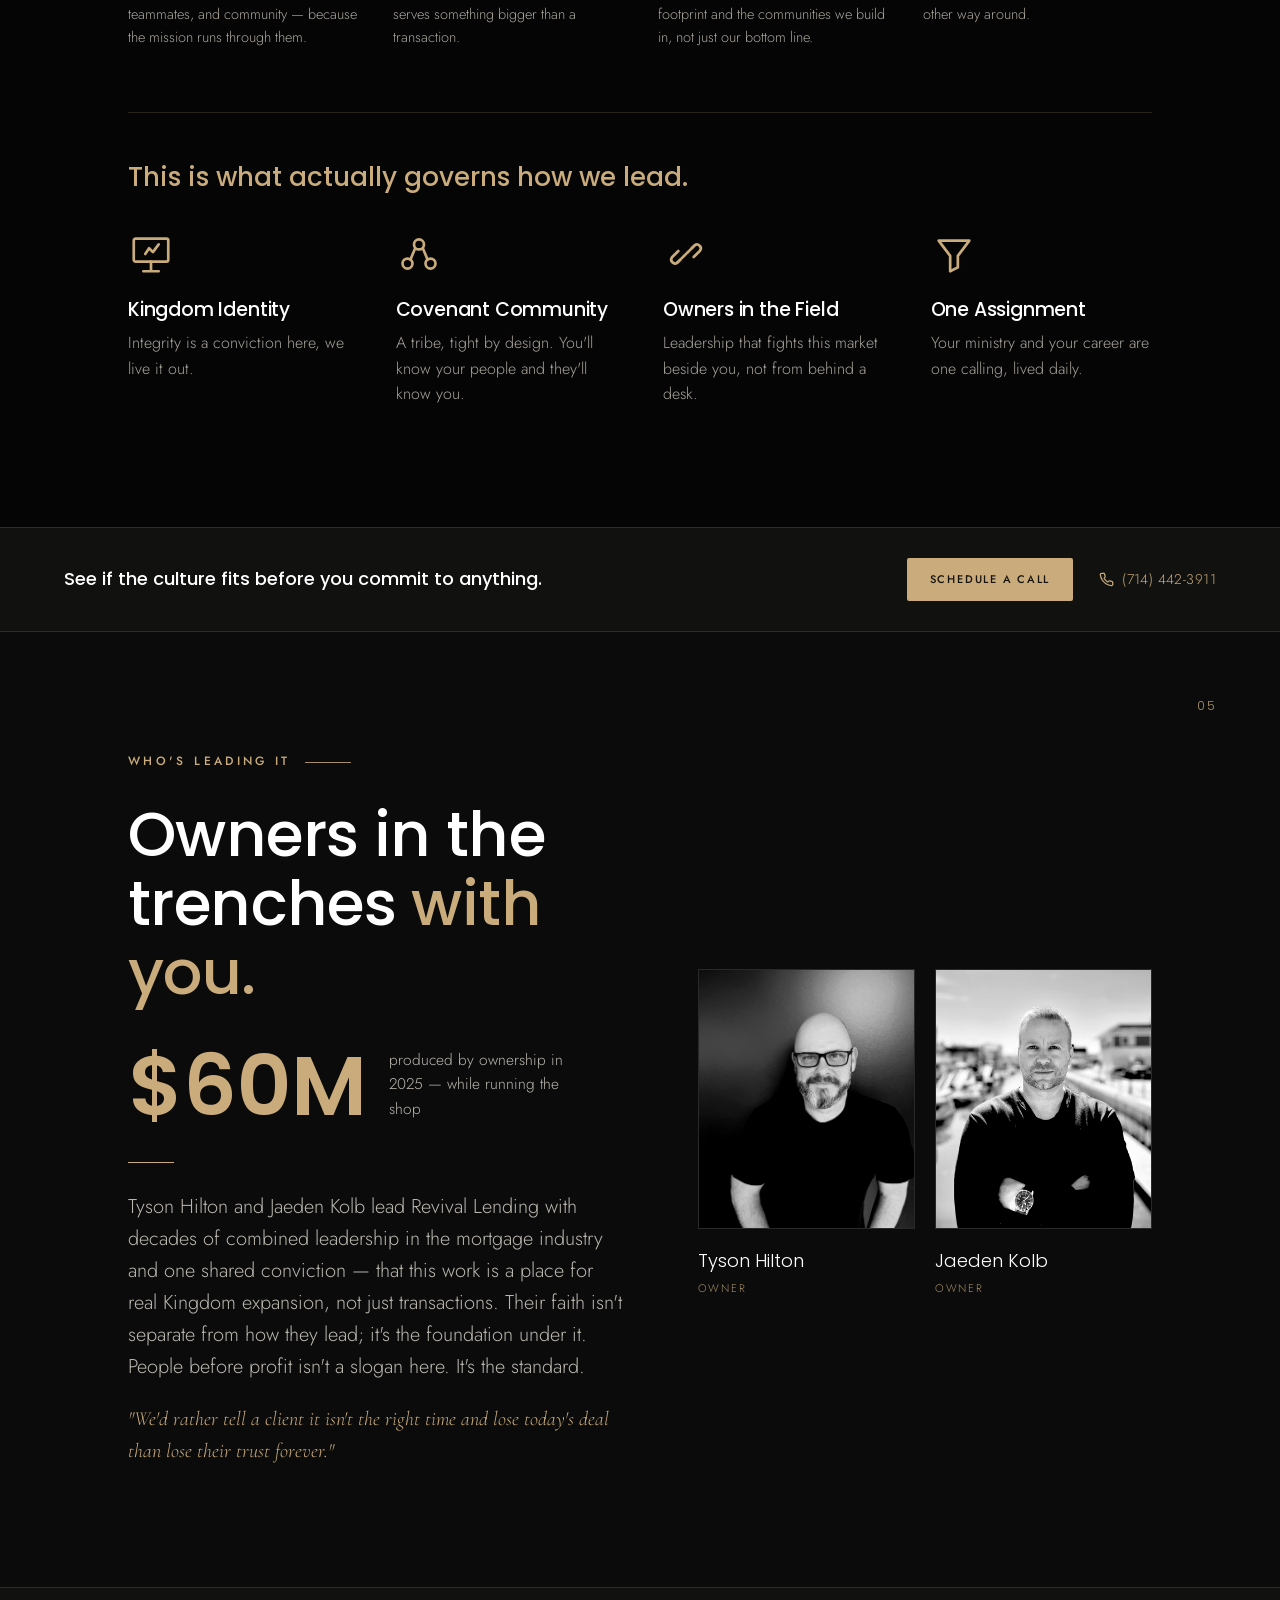
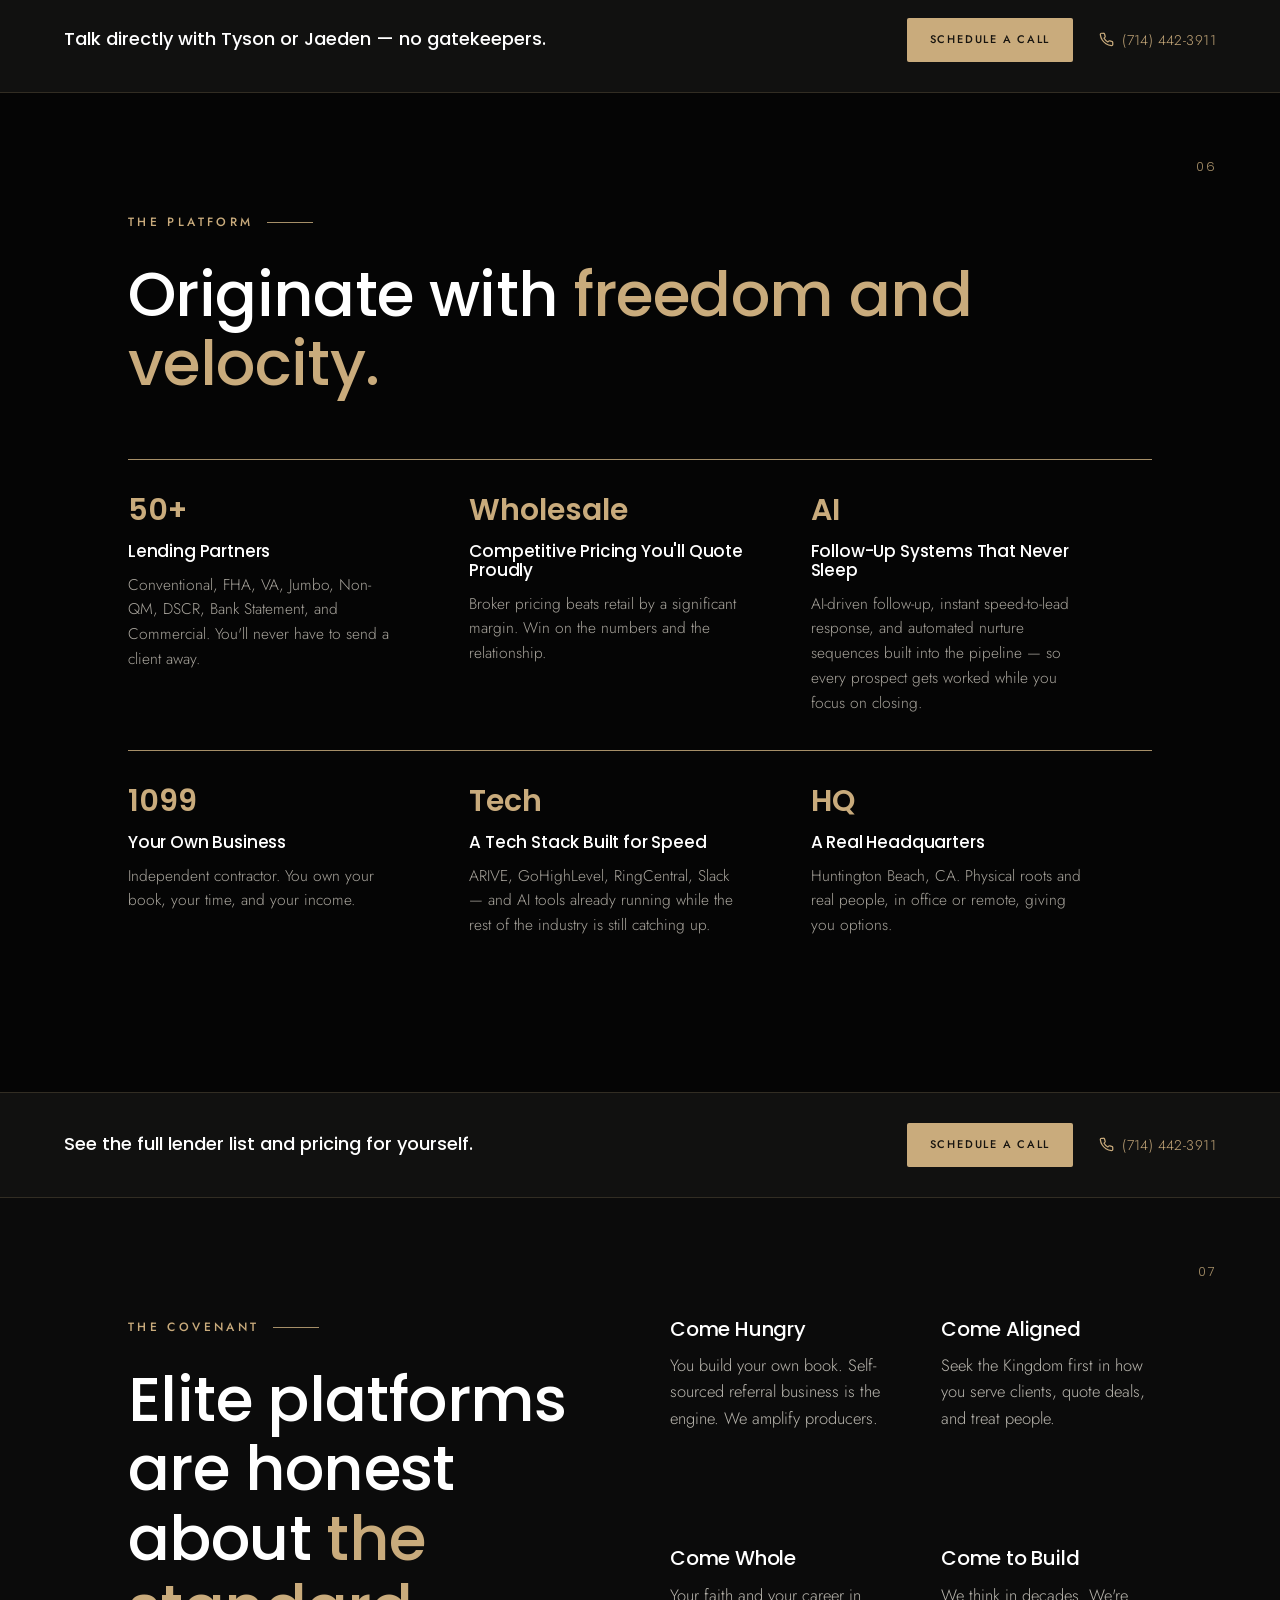
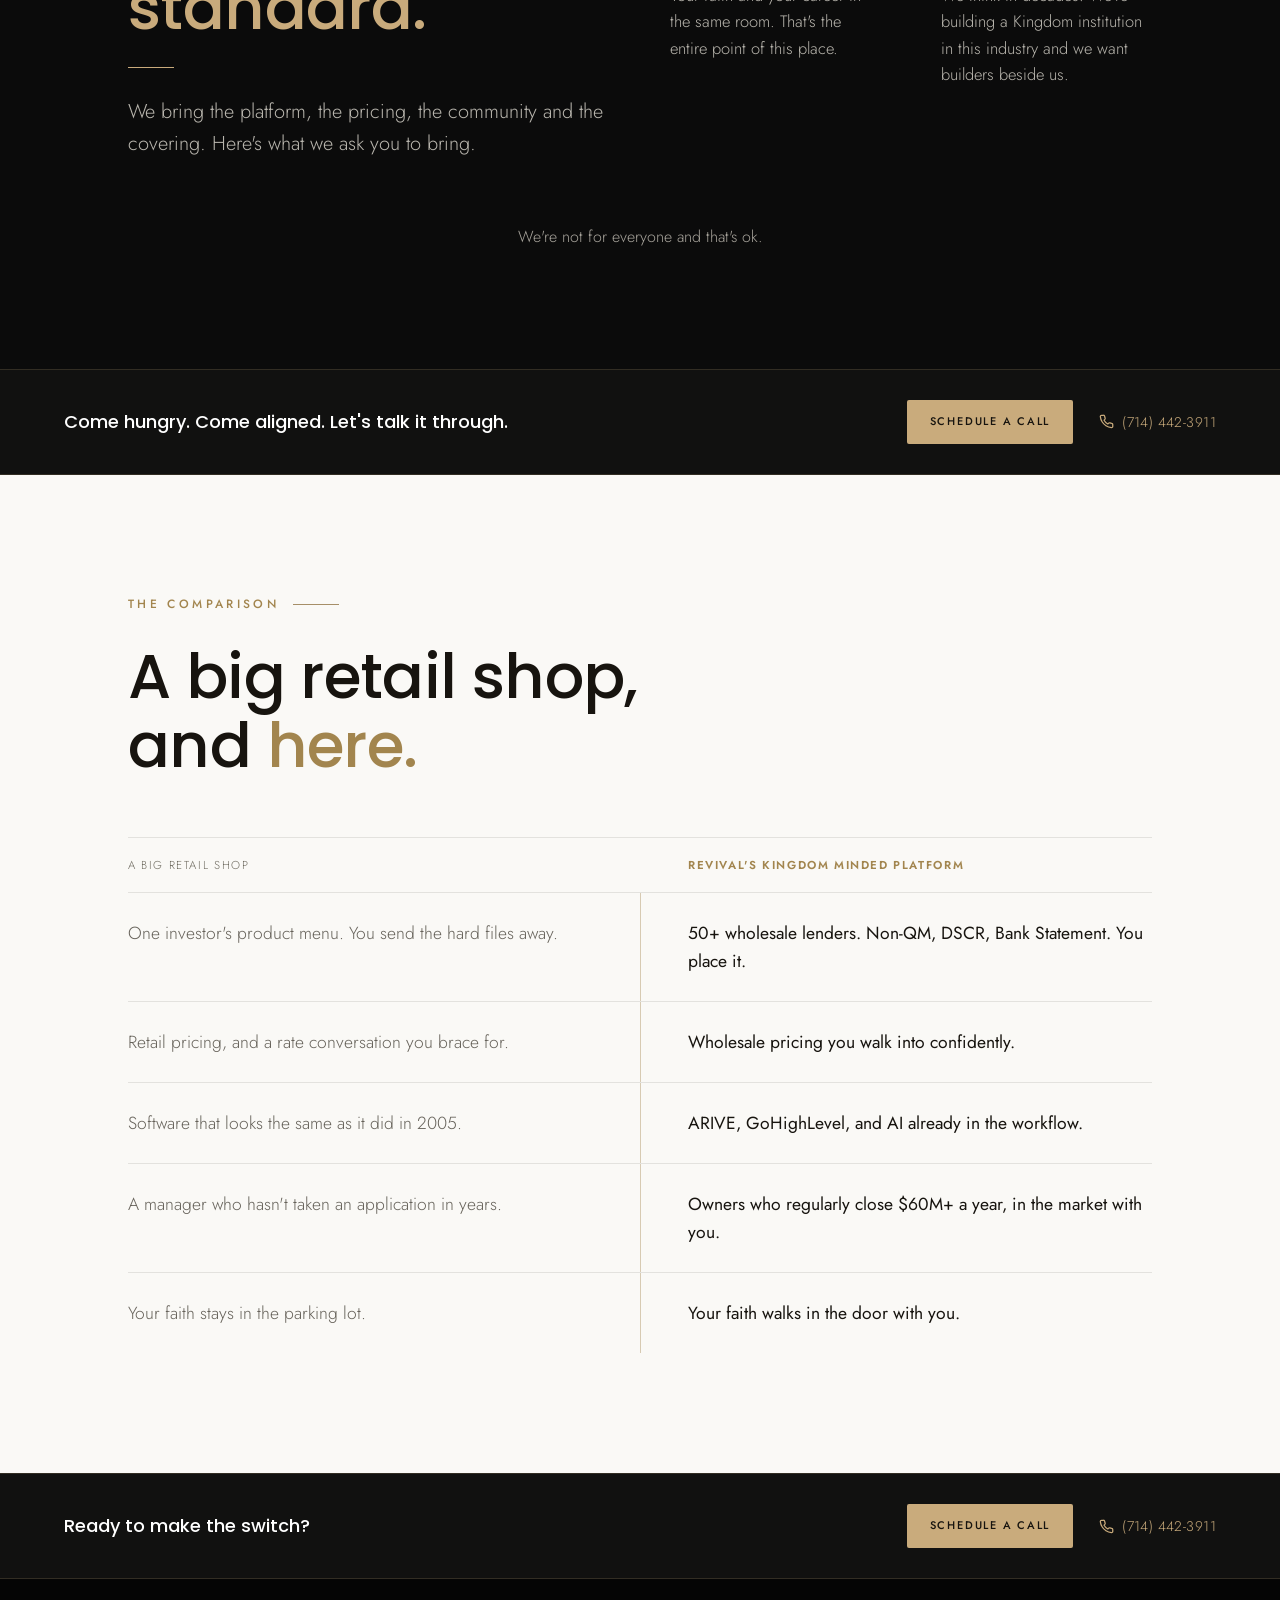
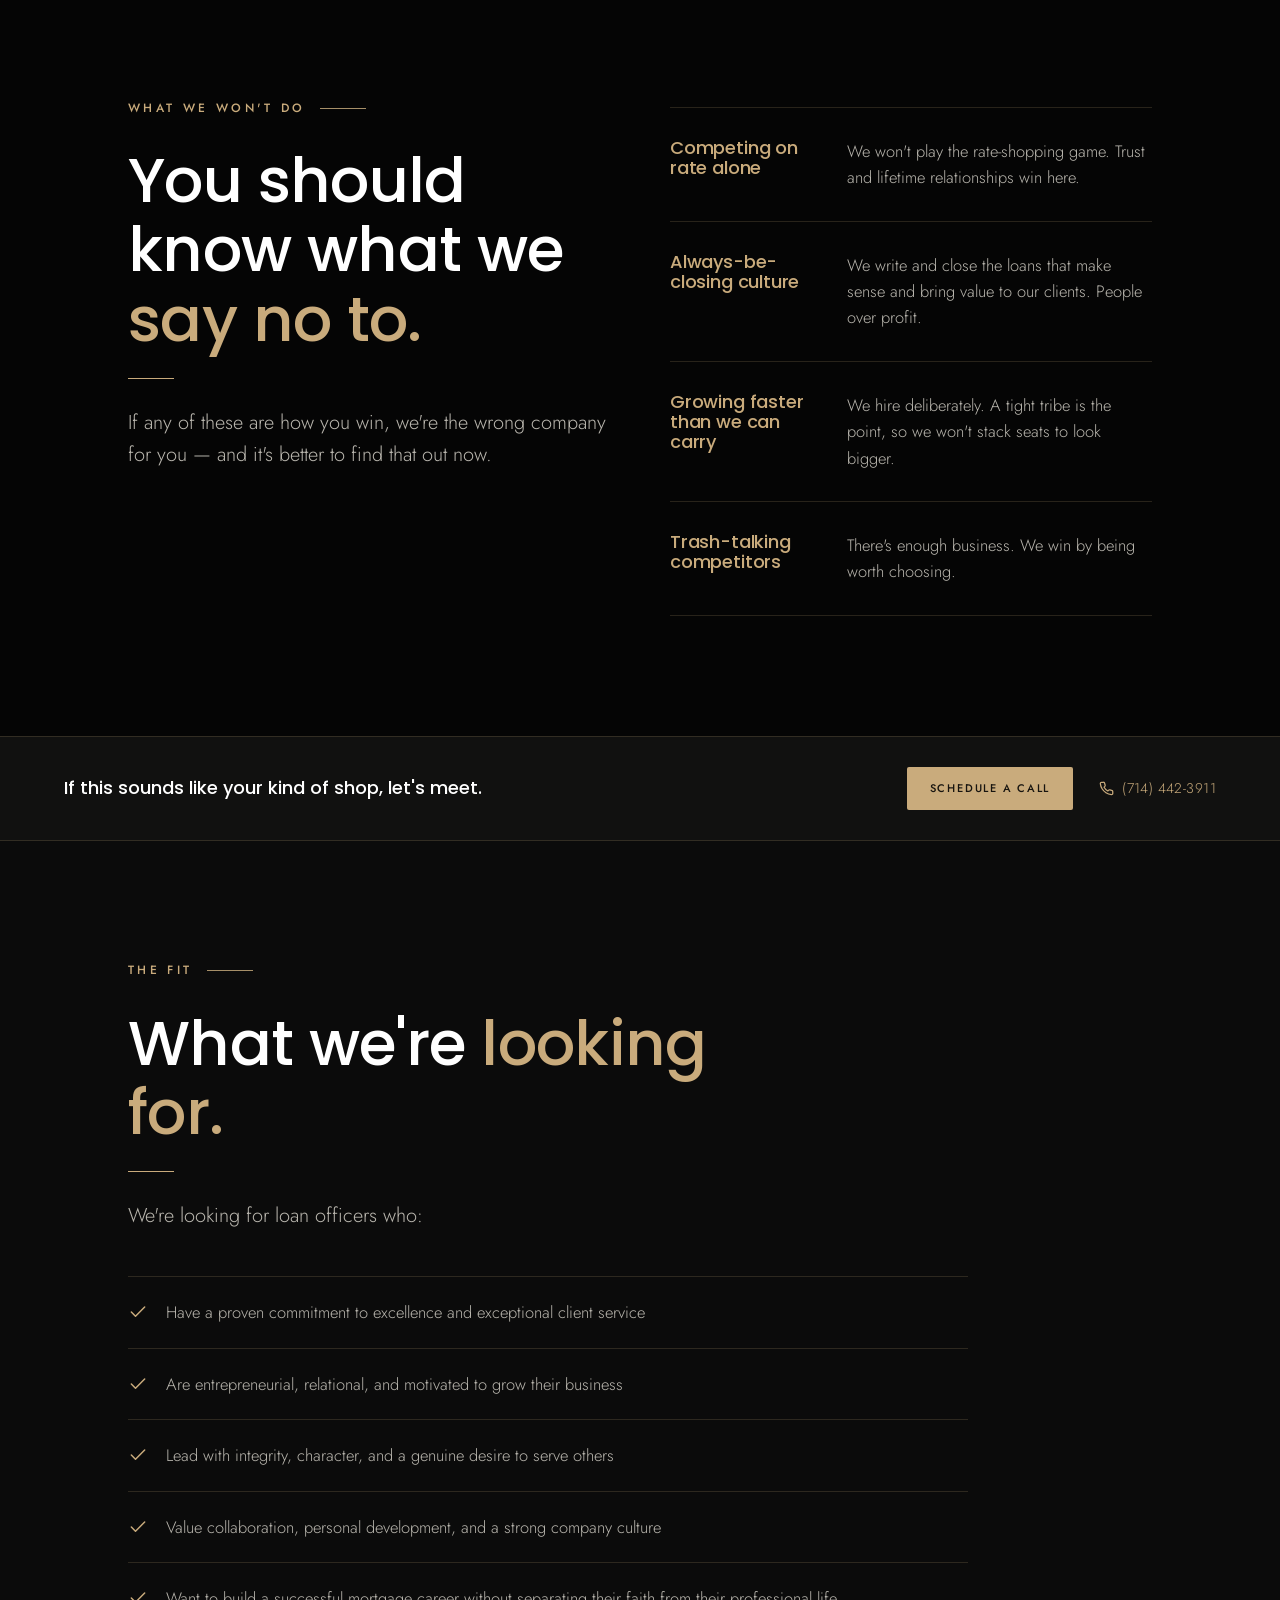
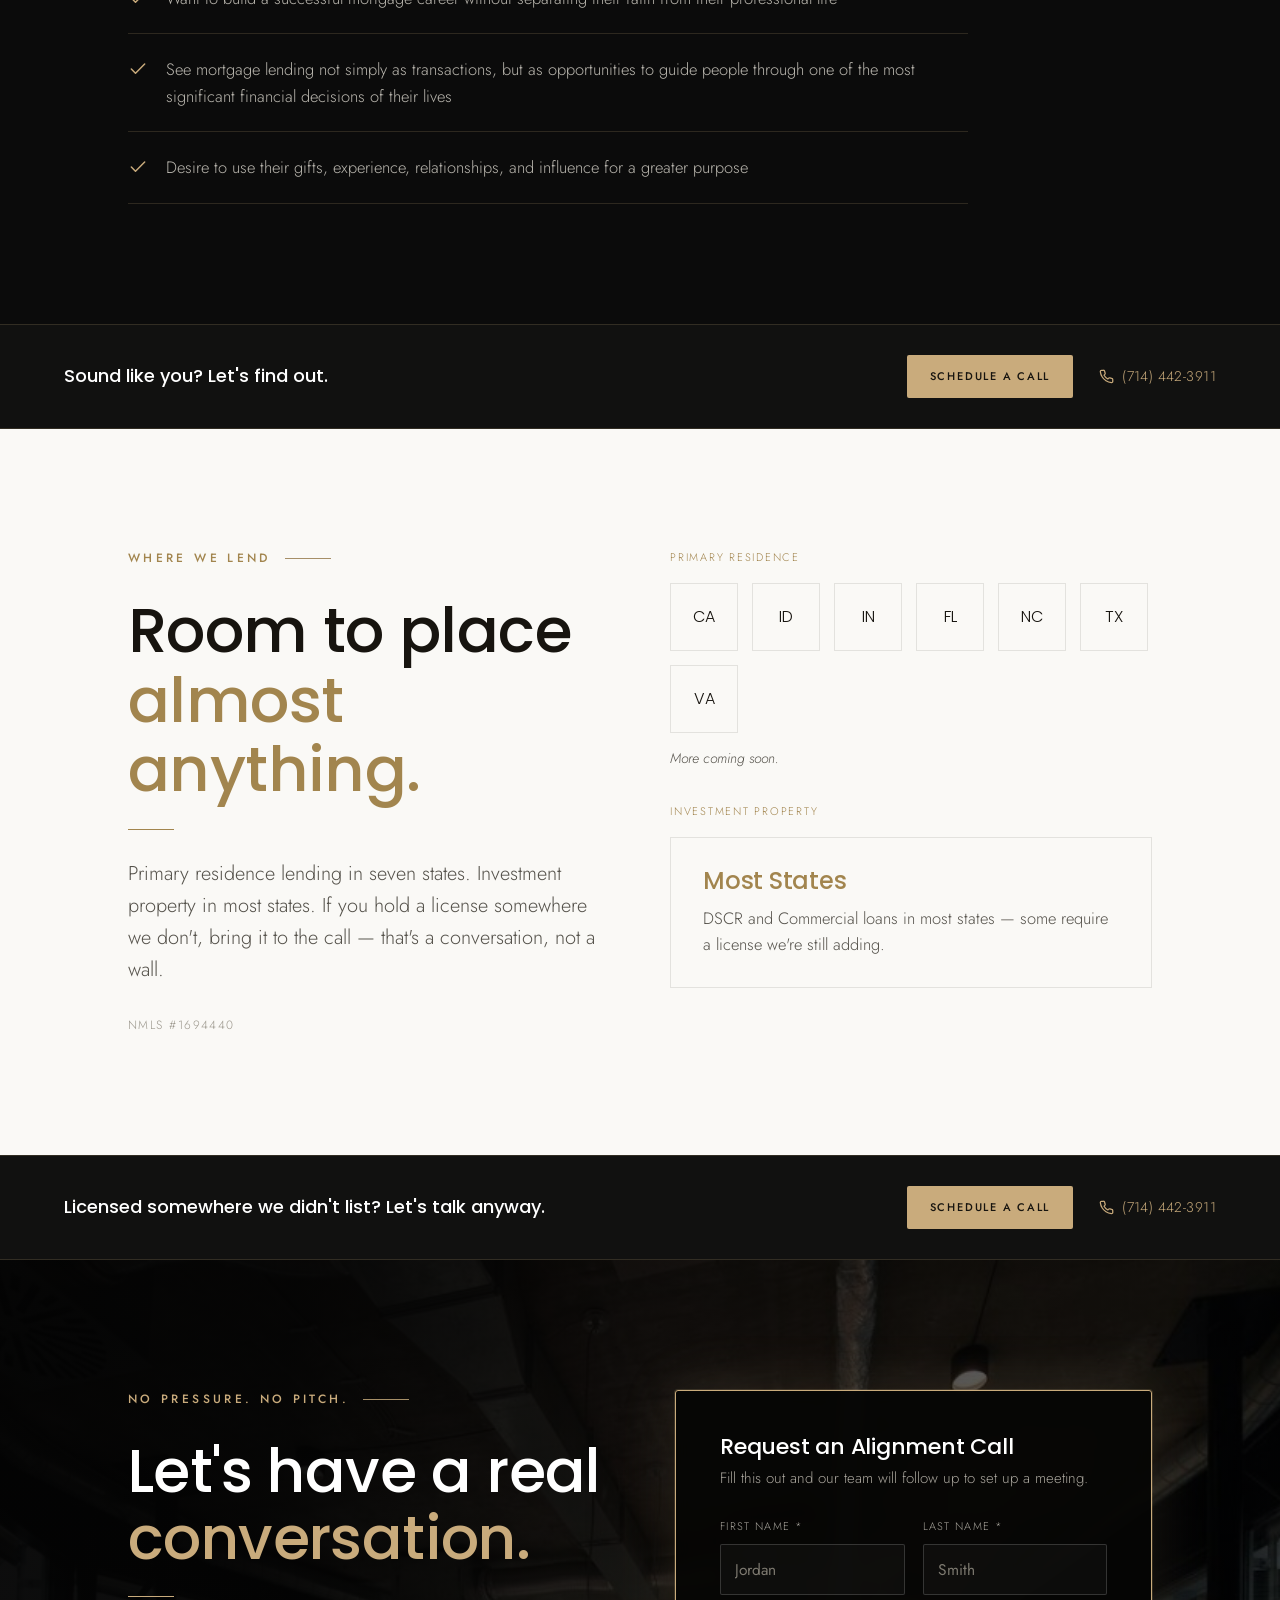
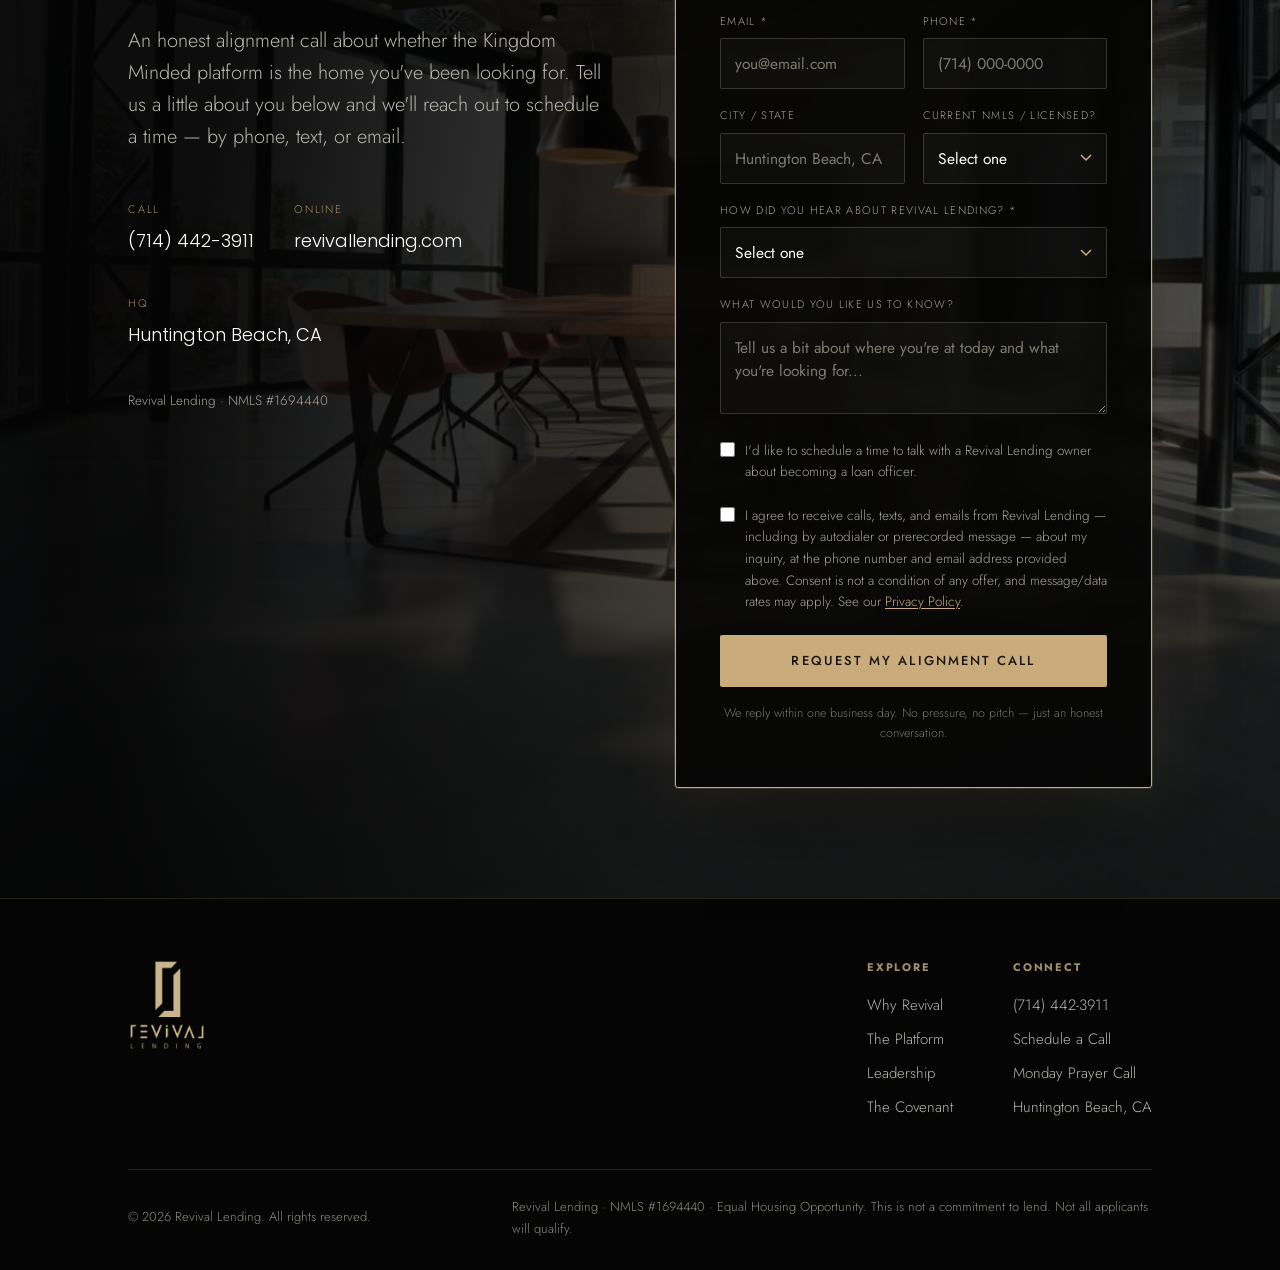
==== commit 7a7f83ac: "Add Monday Prayer Call invitation page New /prayer/ page inviting anyone in real estate and mortgage" ====
--- a/index.html
+++ b/index.html
@@ -586,6 +586,7 @@
           <h5>Connect</h5>
           <a href="tel:7144423911">(714) 442-3911</a>
           <a href="#apply">Schedule a Call</a>
+          <a href="prayer/">Monday Prayer Call</a>
           <p>Huntington Beach, CA</p>
         </div>
       </div>
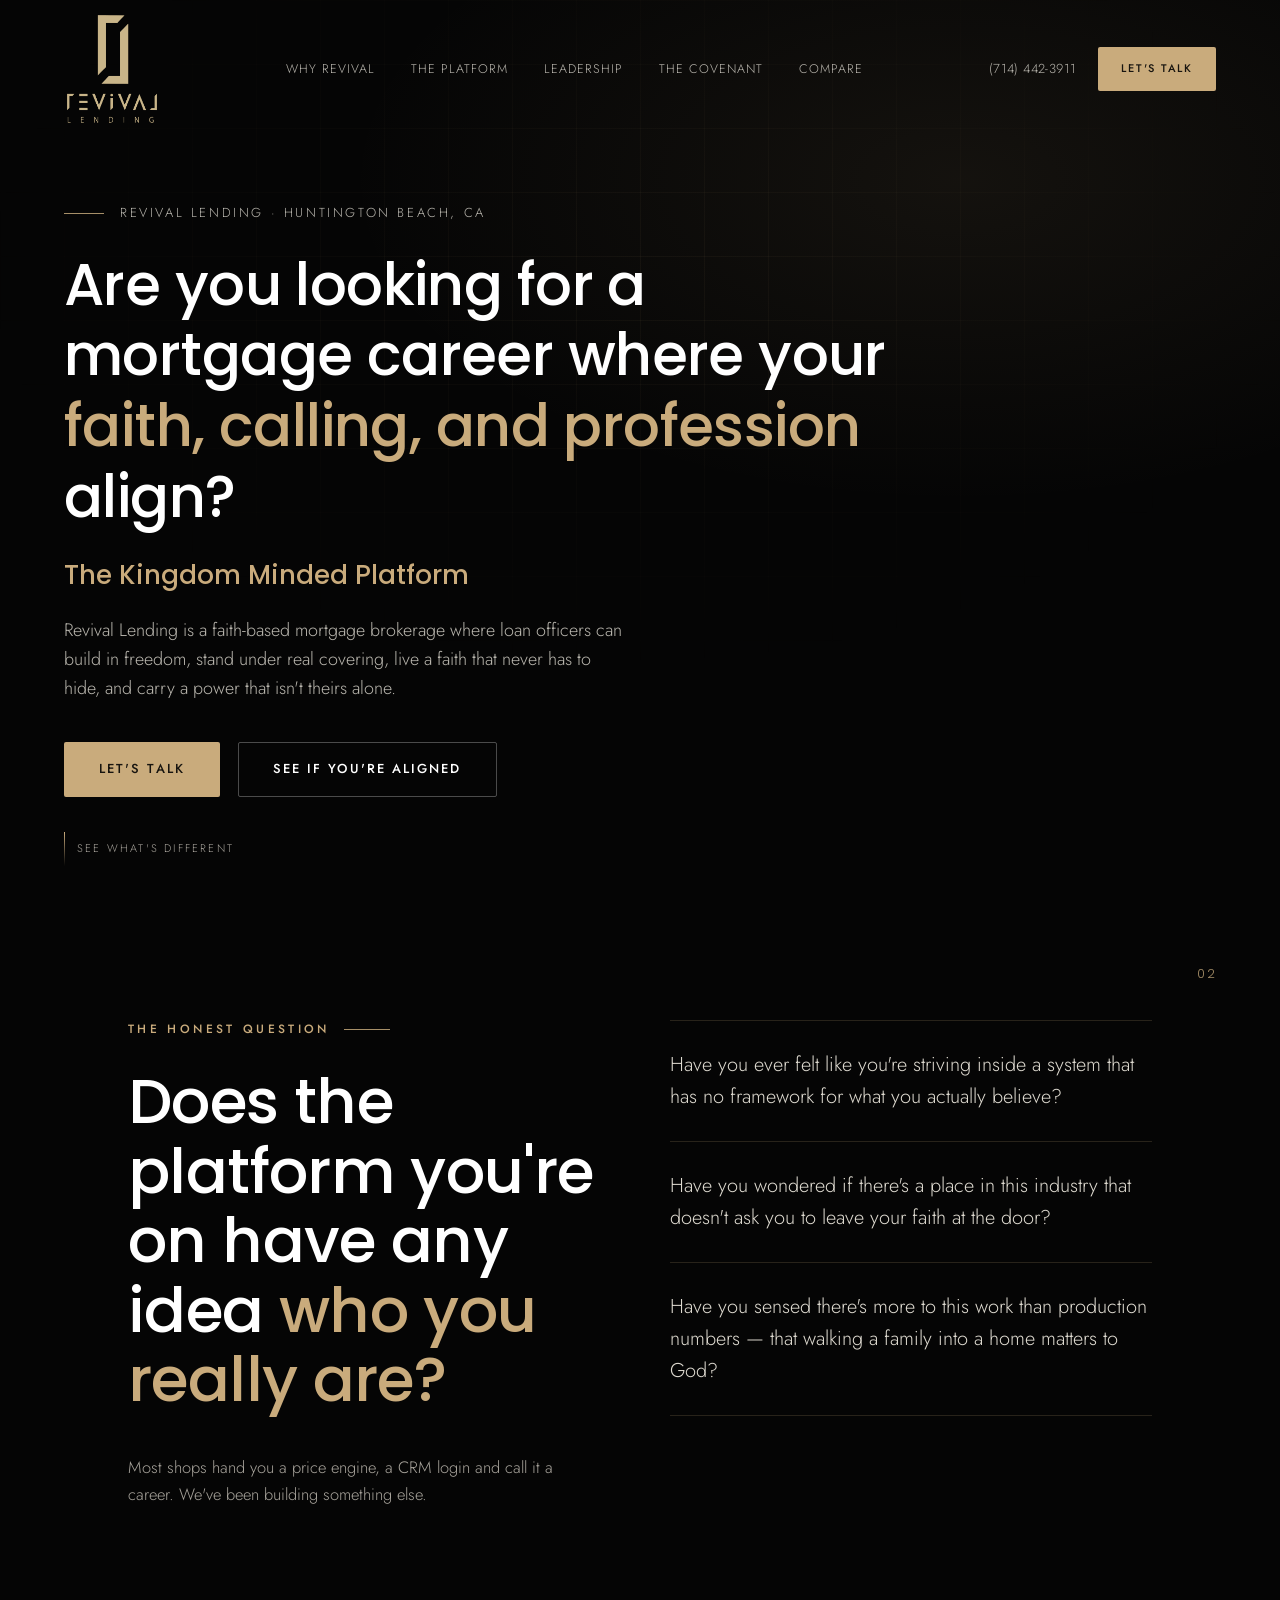
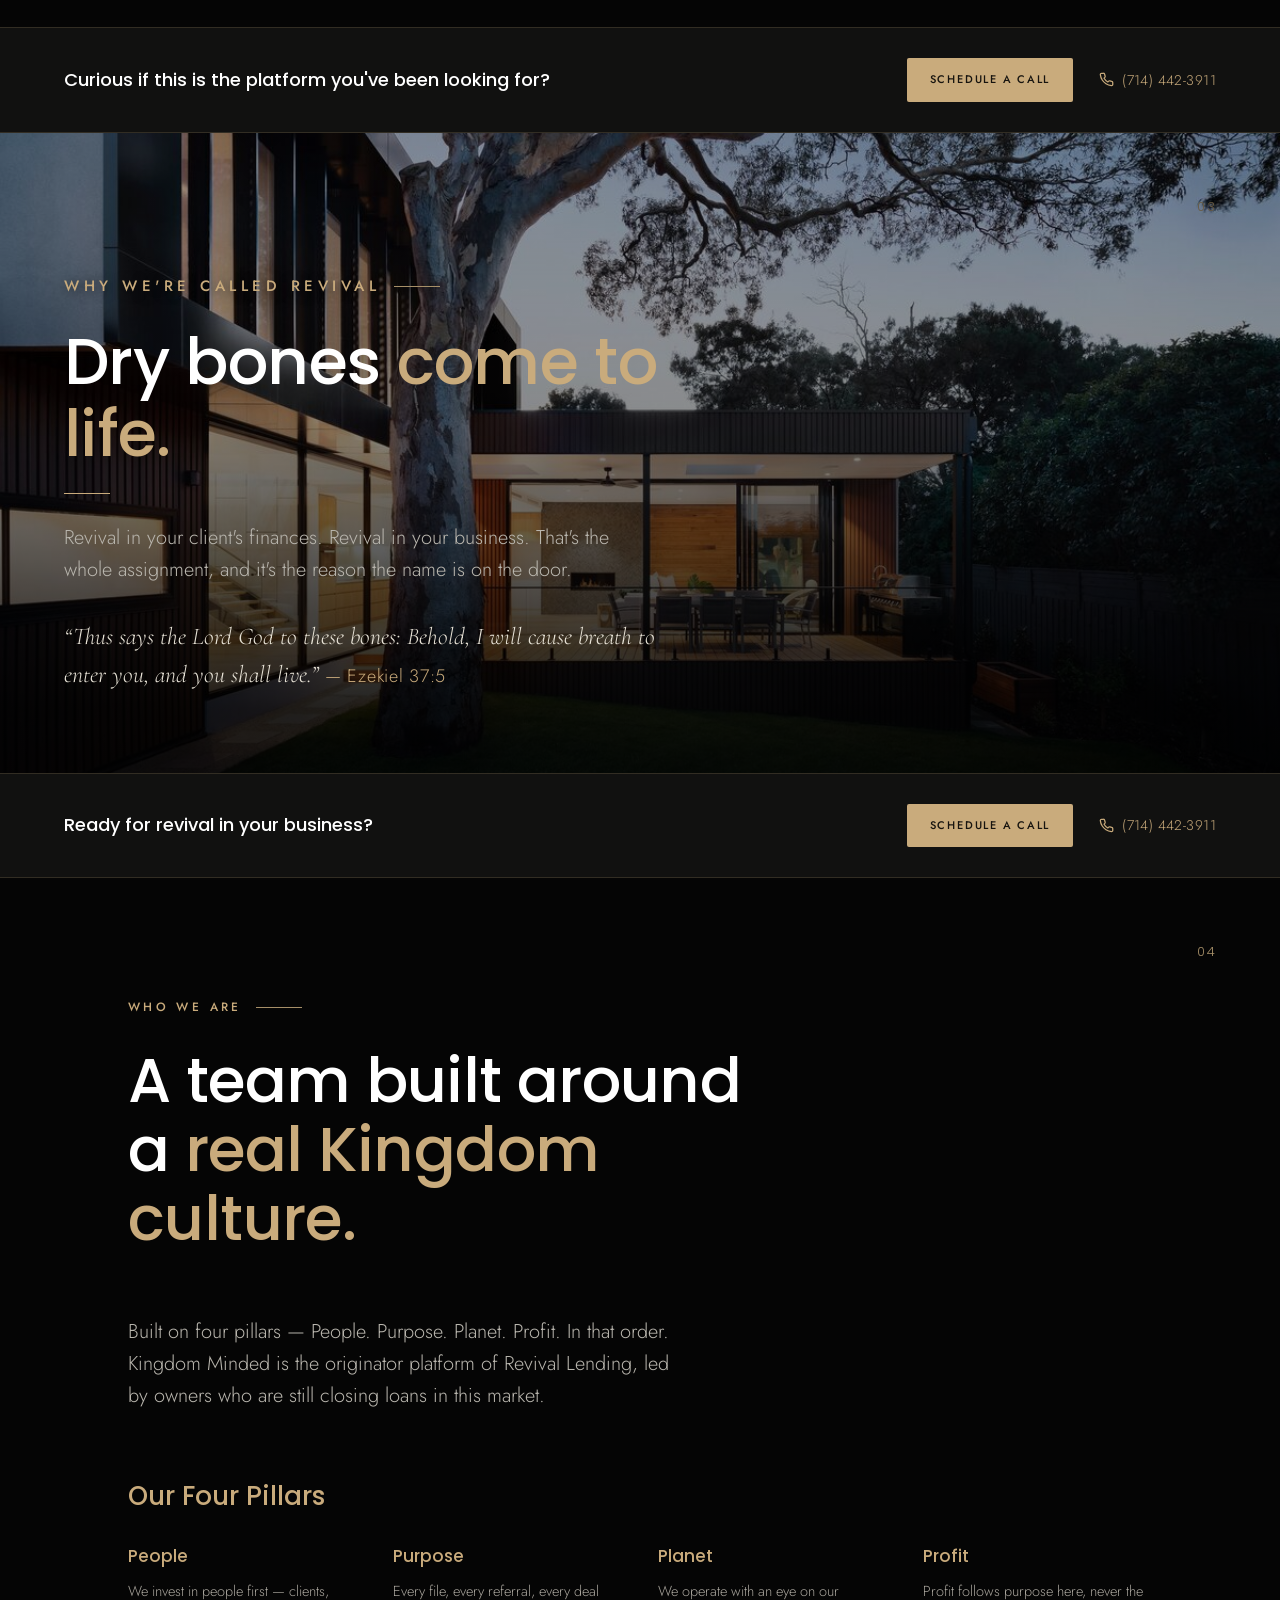
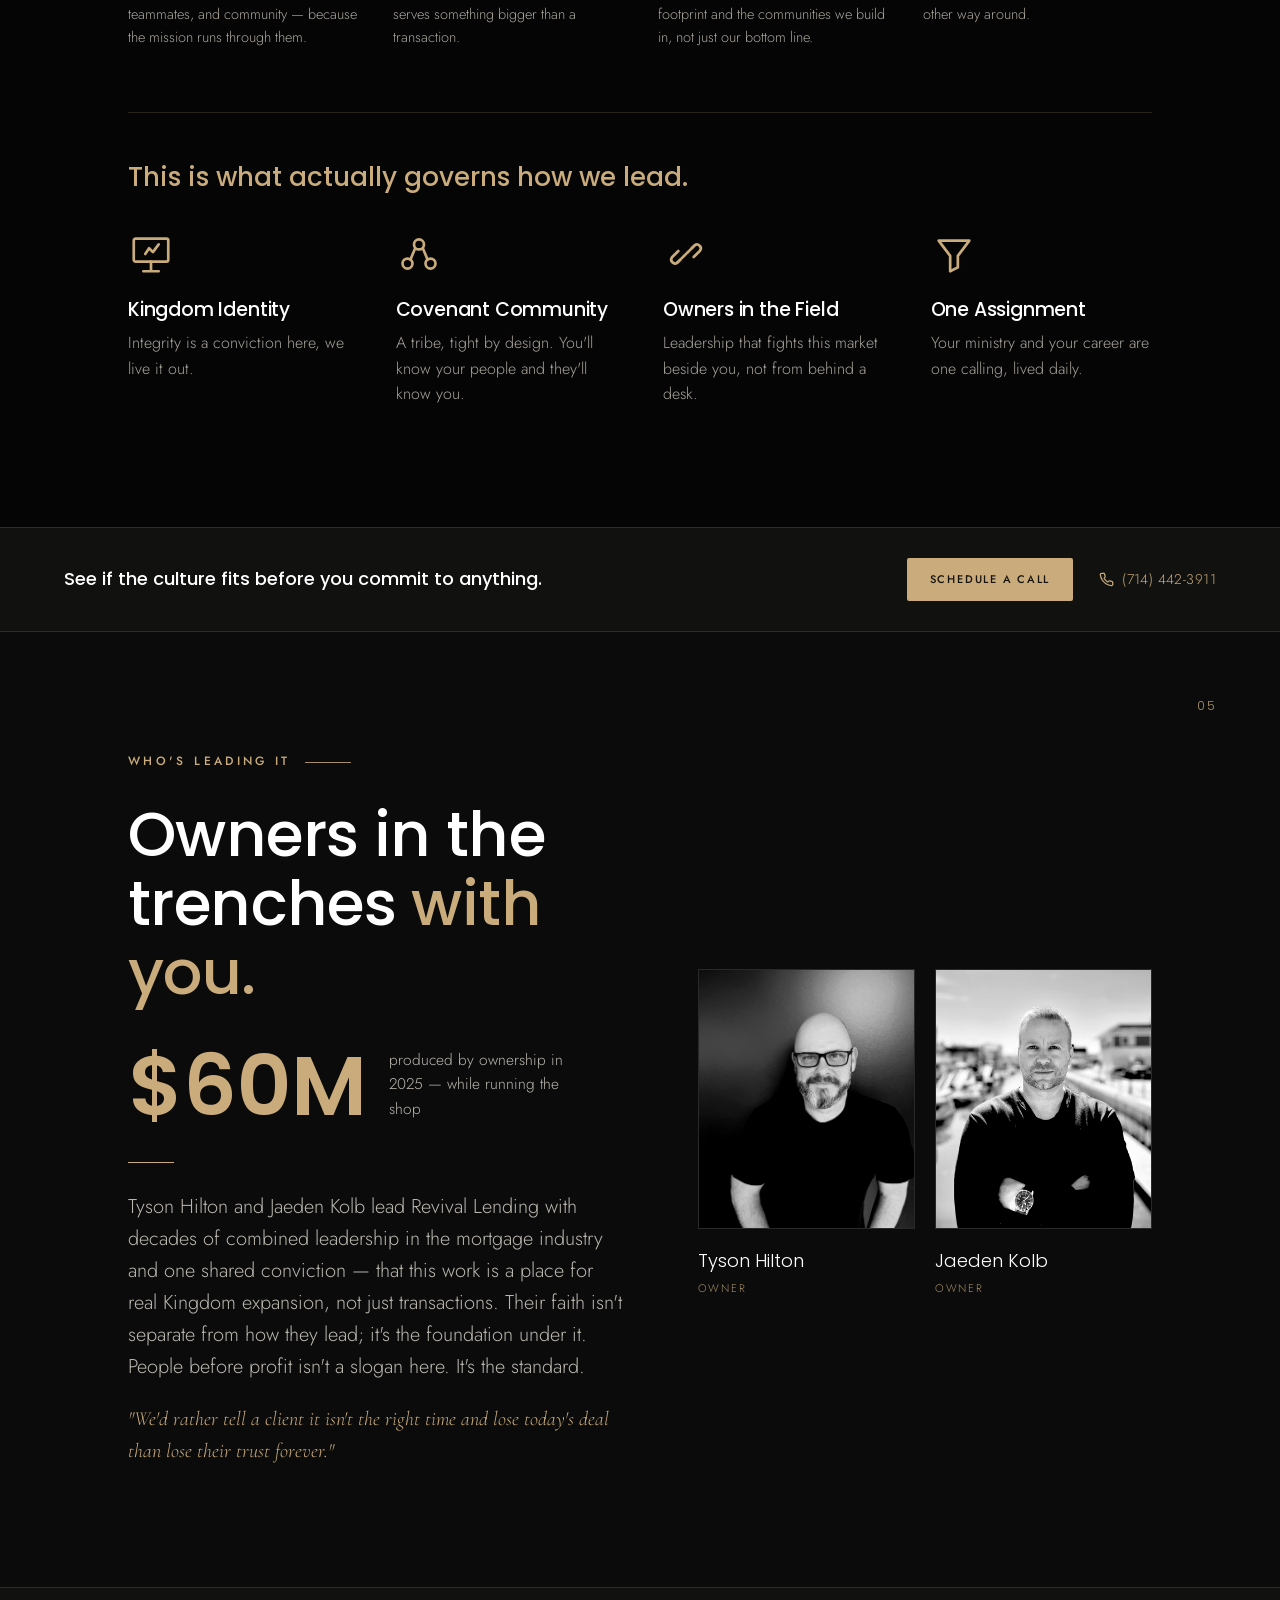
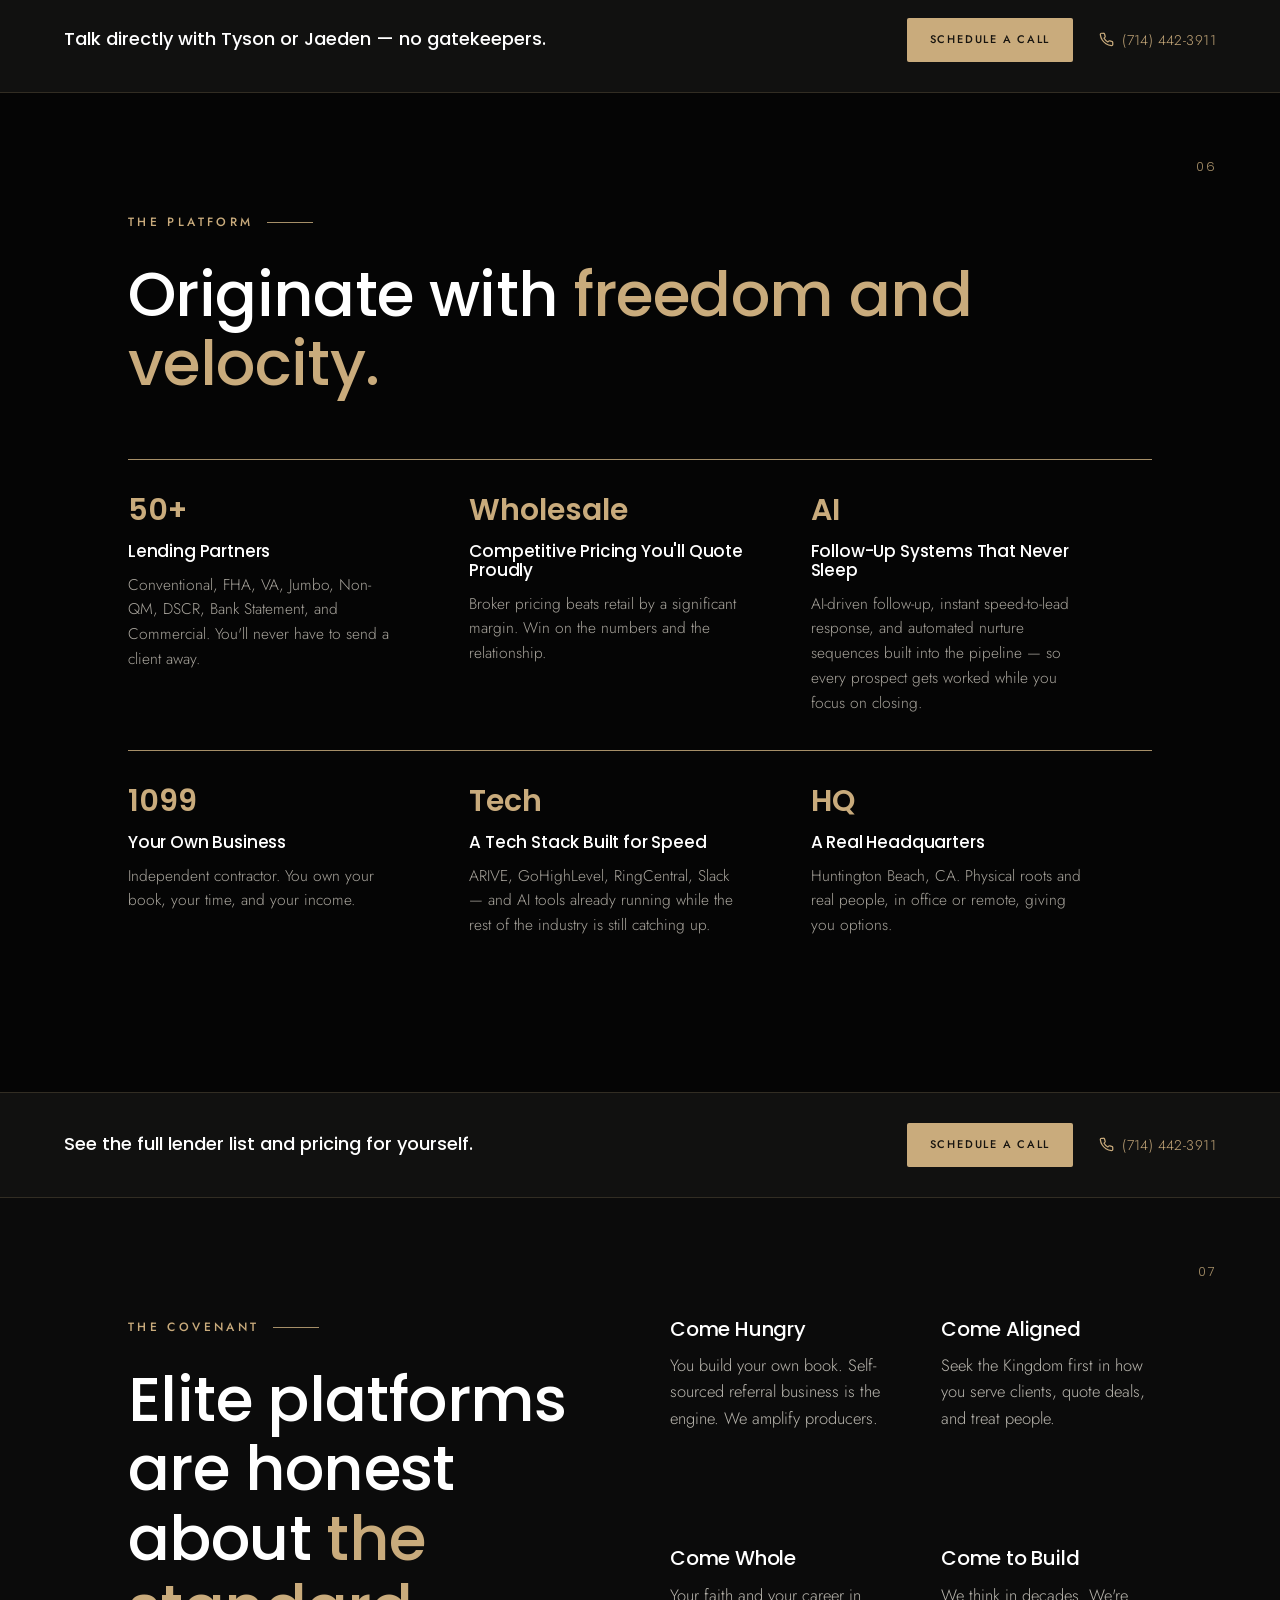
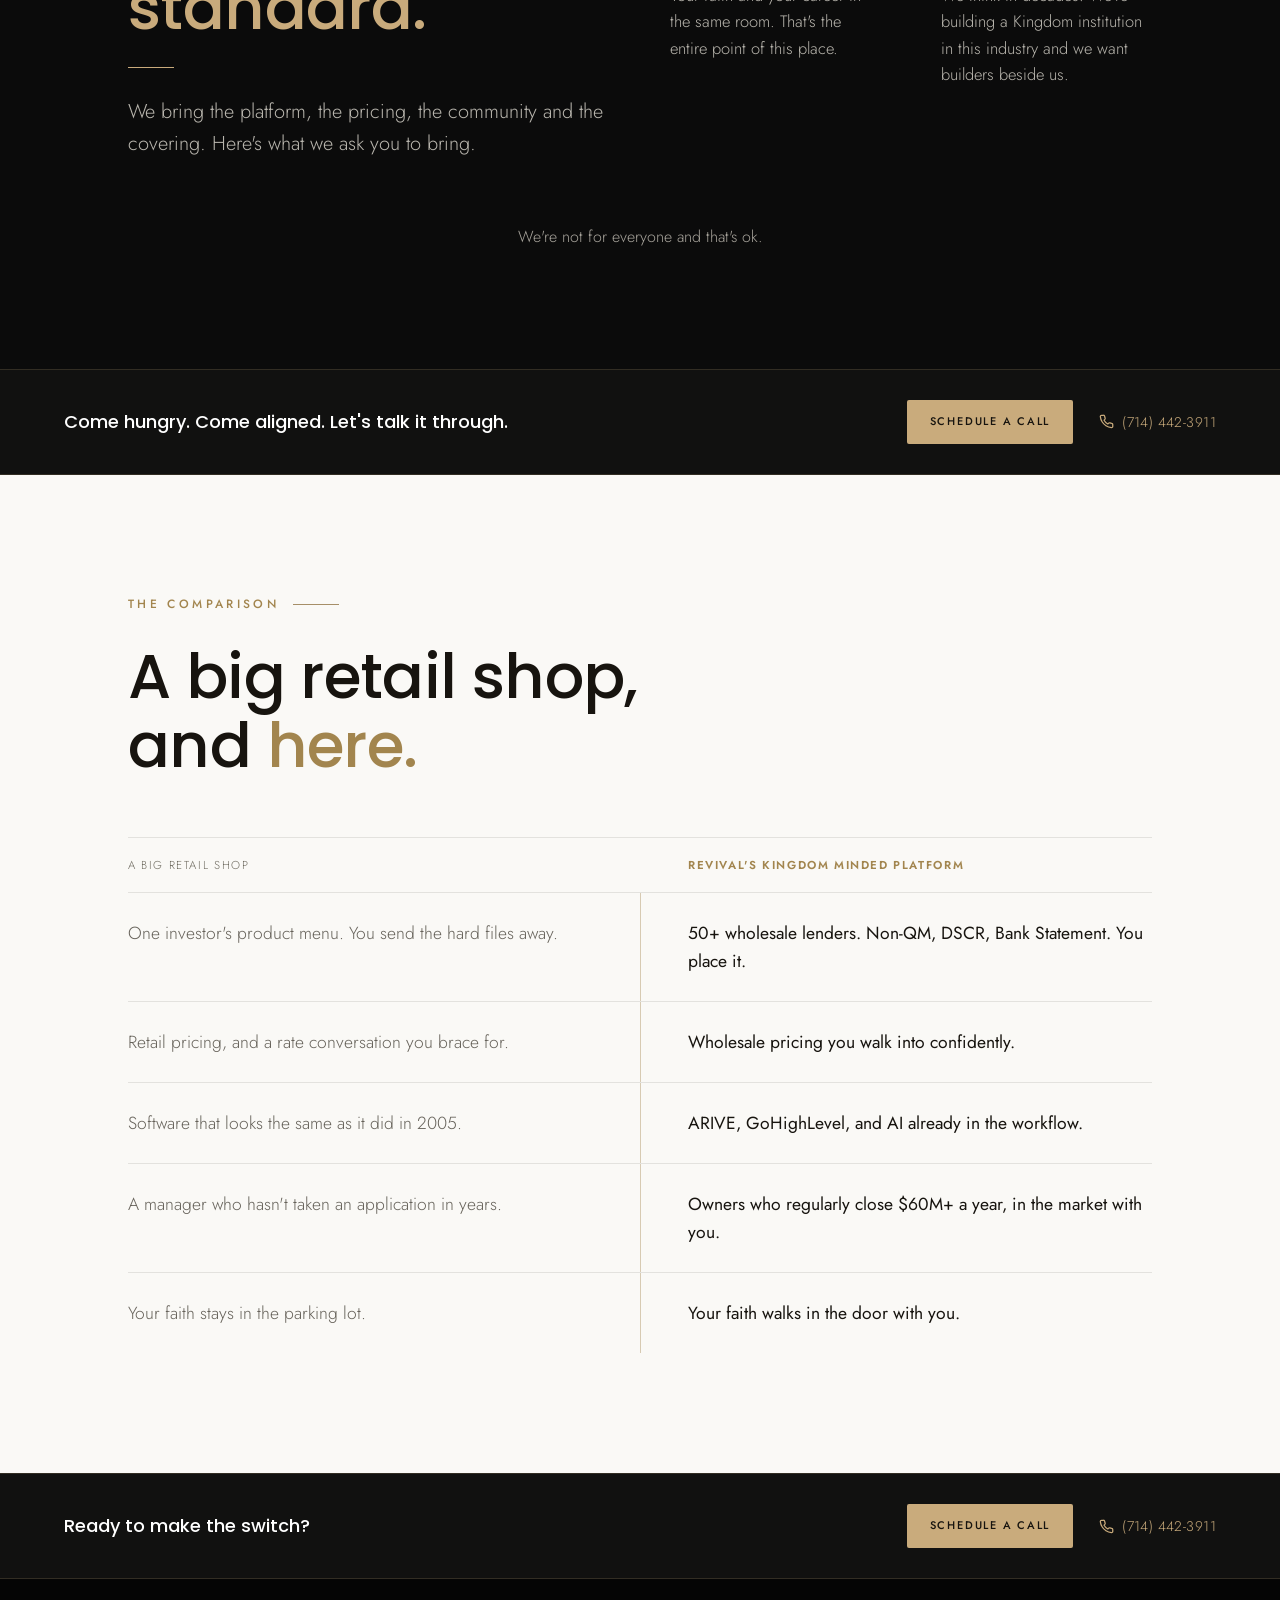
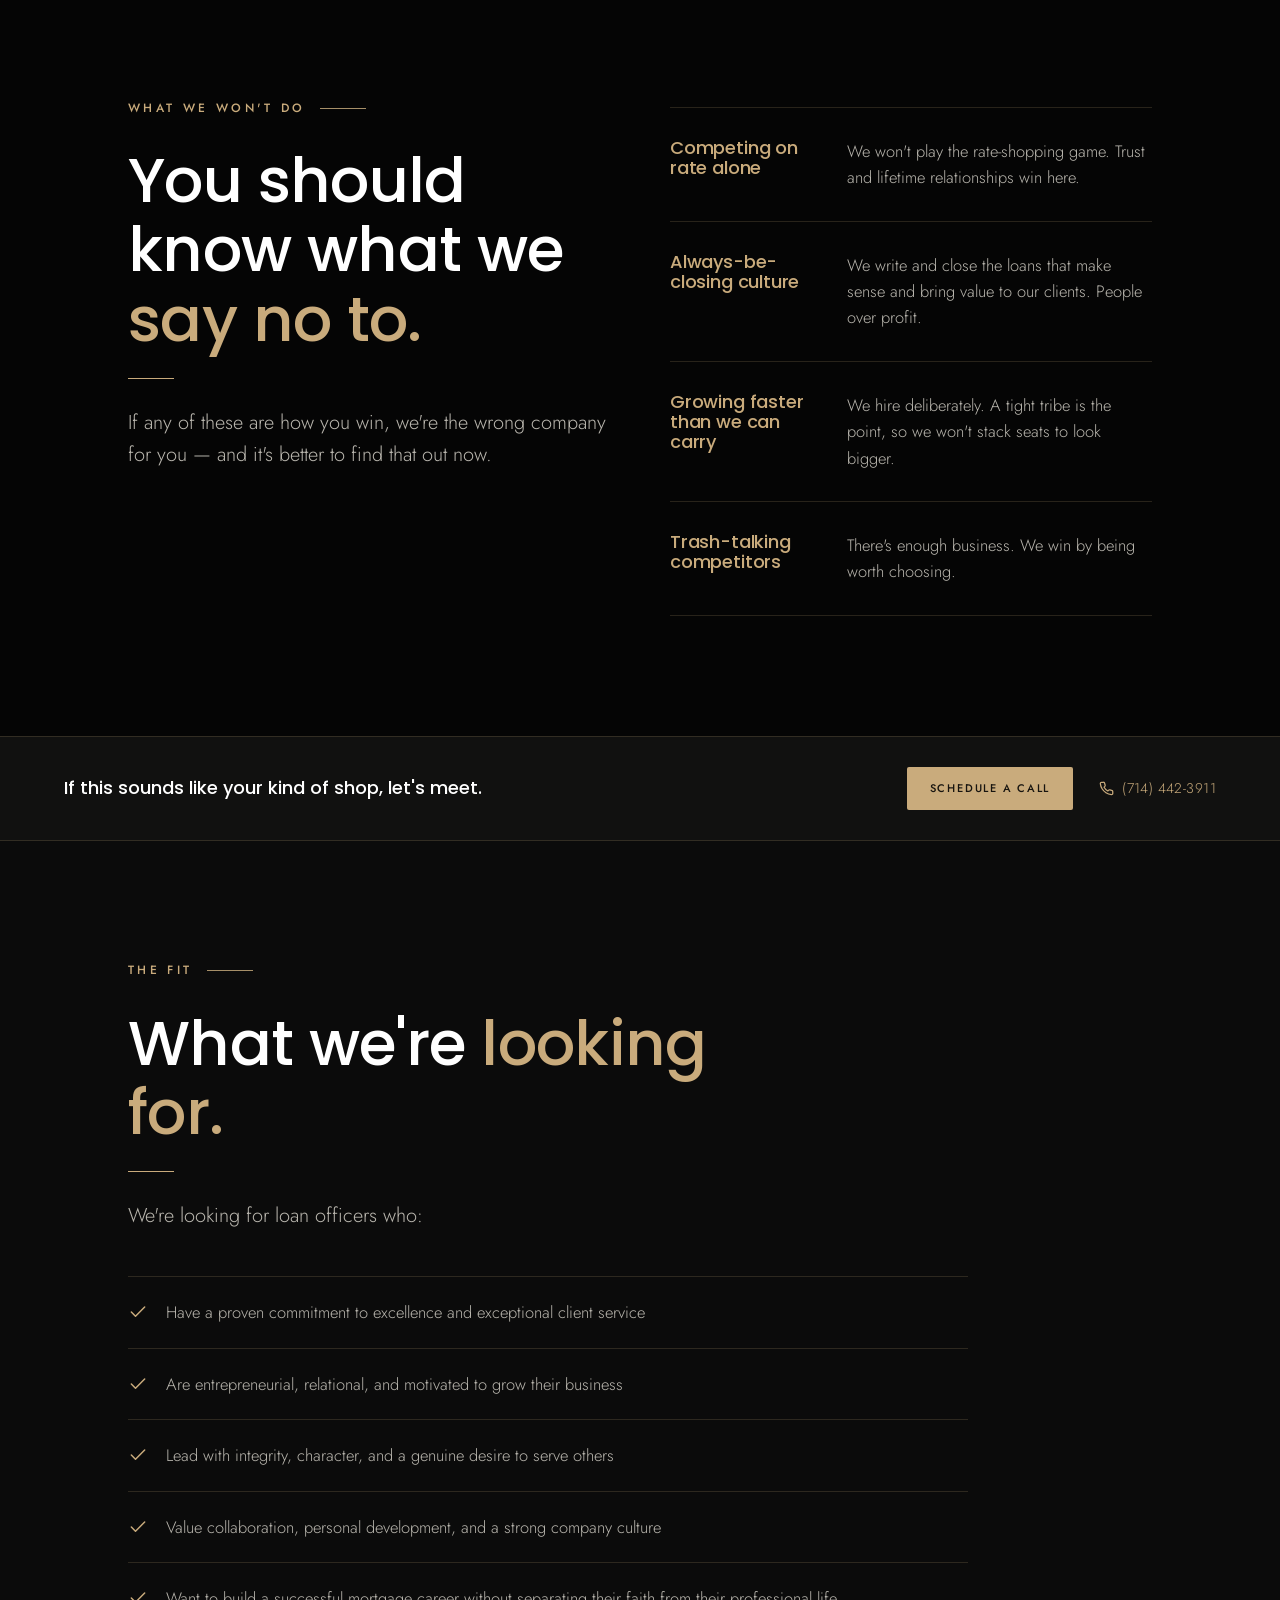
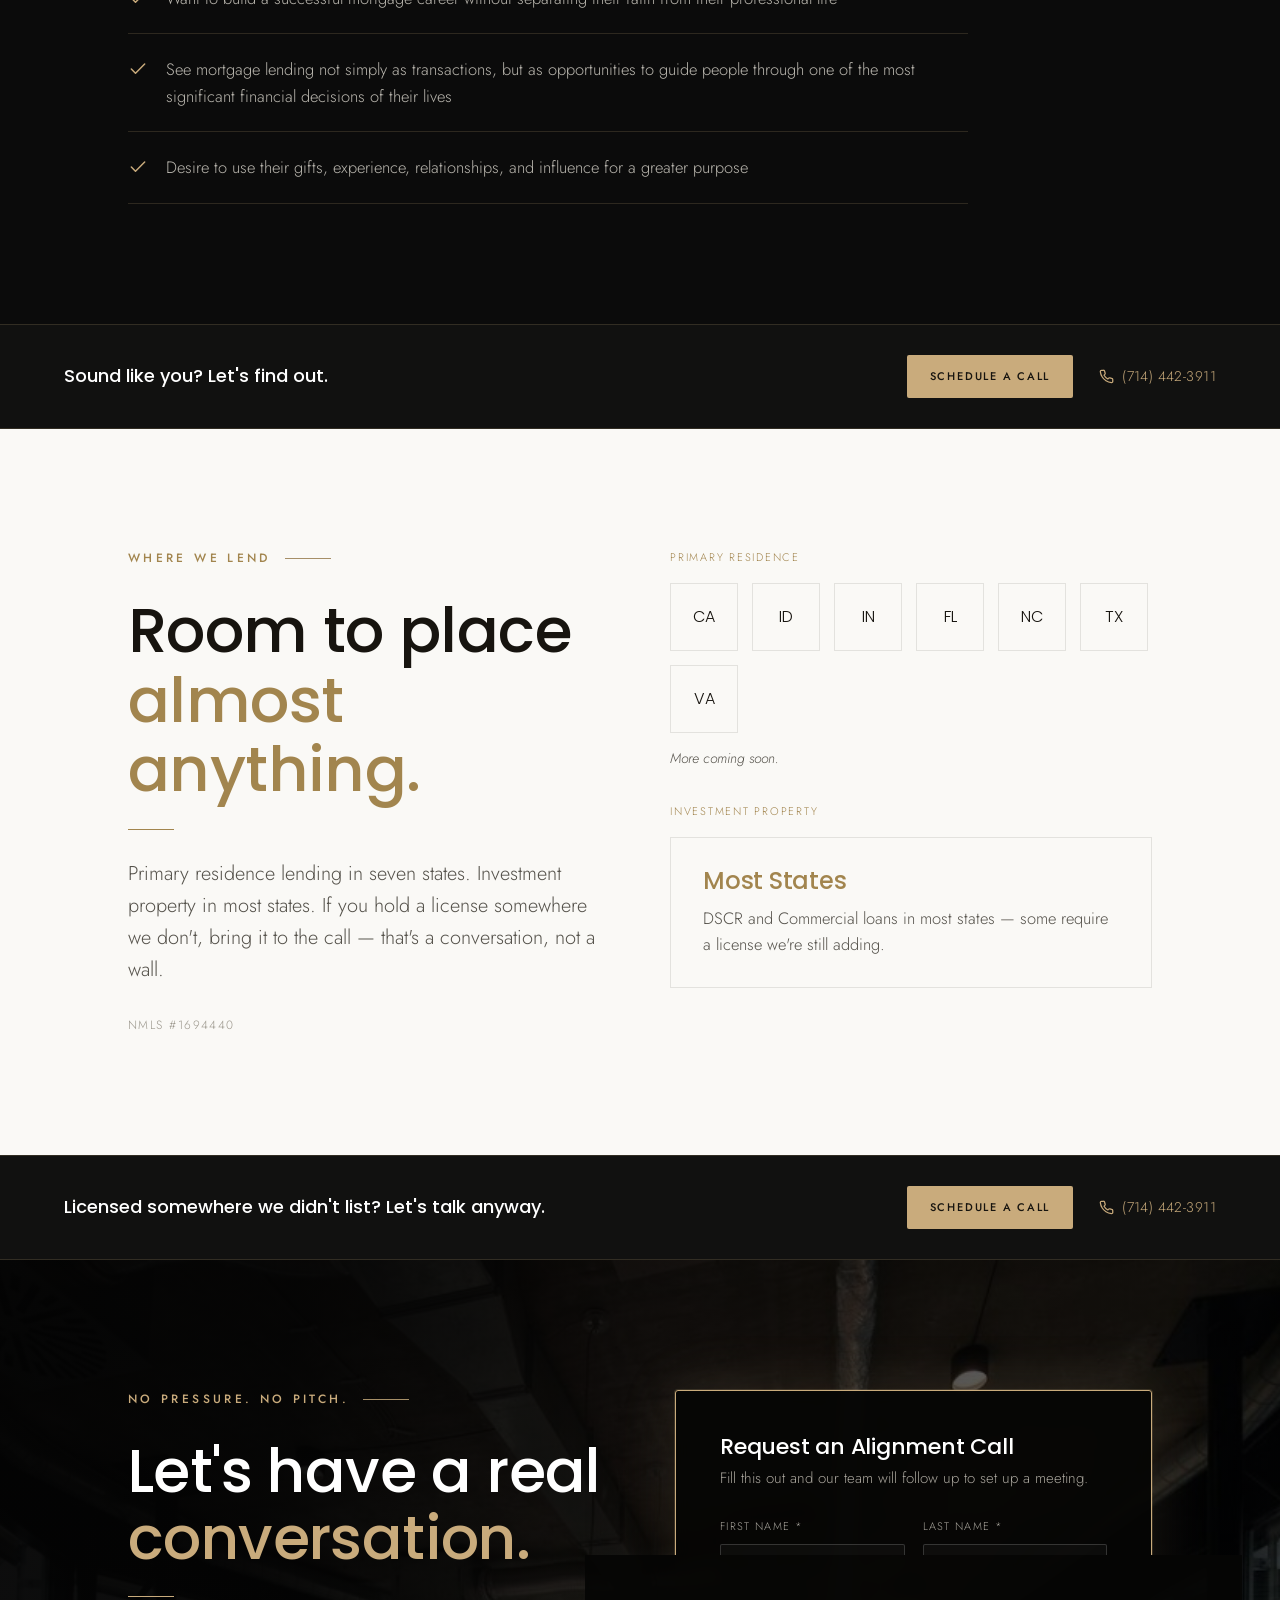
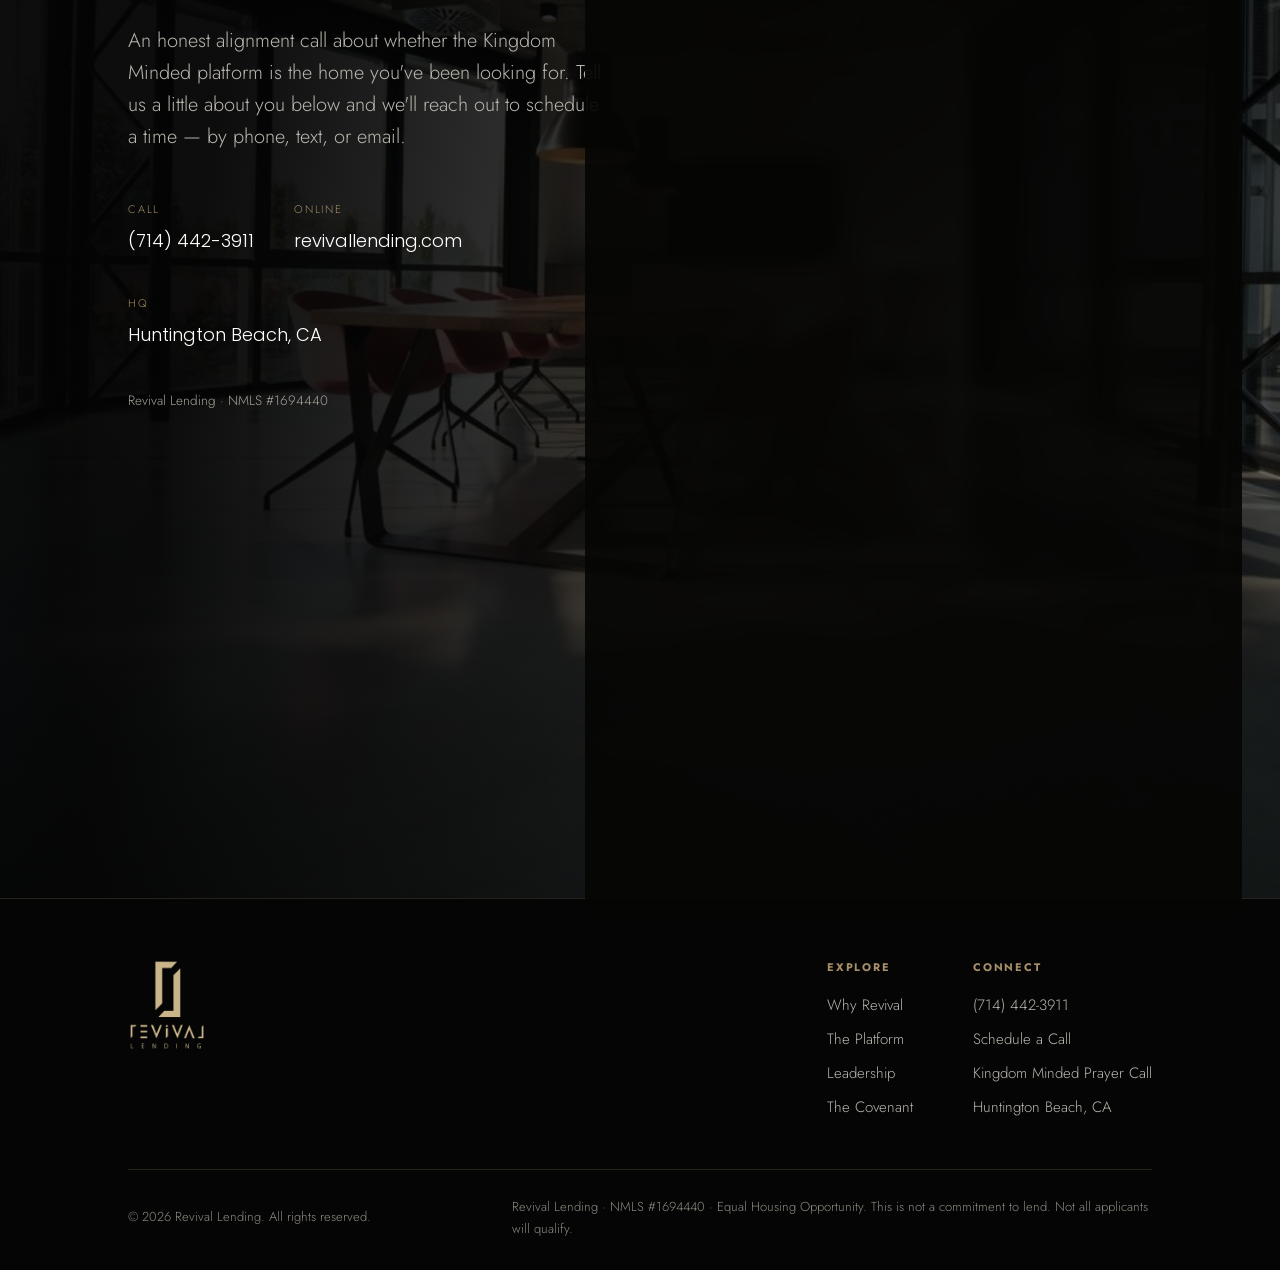
==== commit d0f84609: "Rebrand prayer page as Kingdom Minded Prayer Call Replace the Revival Lending logo up top with a Kin" ====
--- a/index.html
+++ b/index.html
@@ -586,7 +586,7 @@
           <h5>Connect</h5>
           <a href="tel:7144423911">(714) 442-3911</a>
           <a href="#apply">Schedule a Call</a>
-          <a href="prayer/">Monday Prayer Call</a>
+          <a href="prayer/">Kingdom Minded Prayer Call</a>
           <p>Huntington Beach, CA</p>
         </div>
       </div>
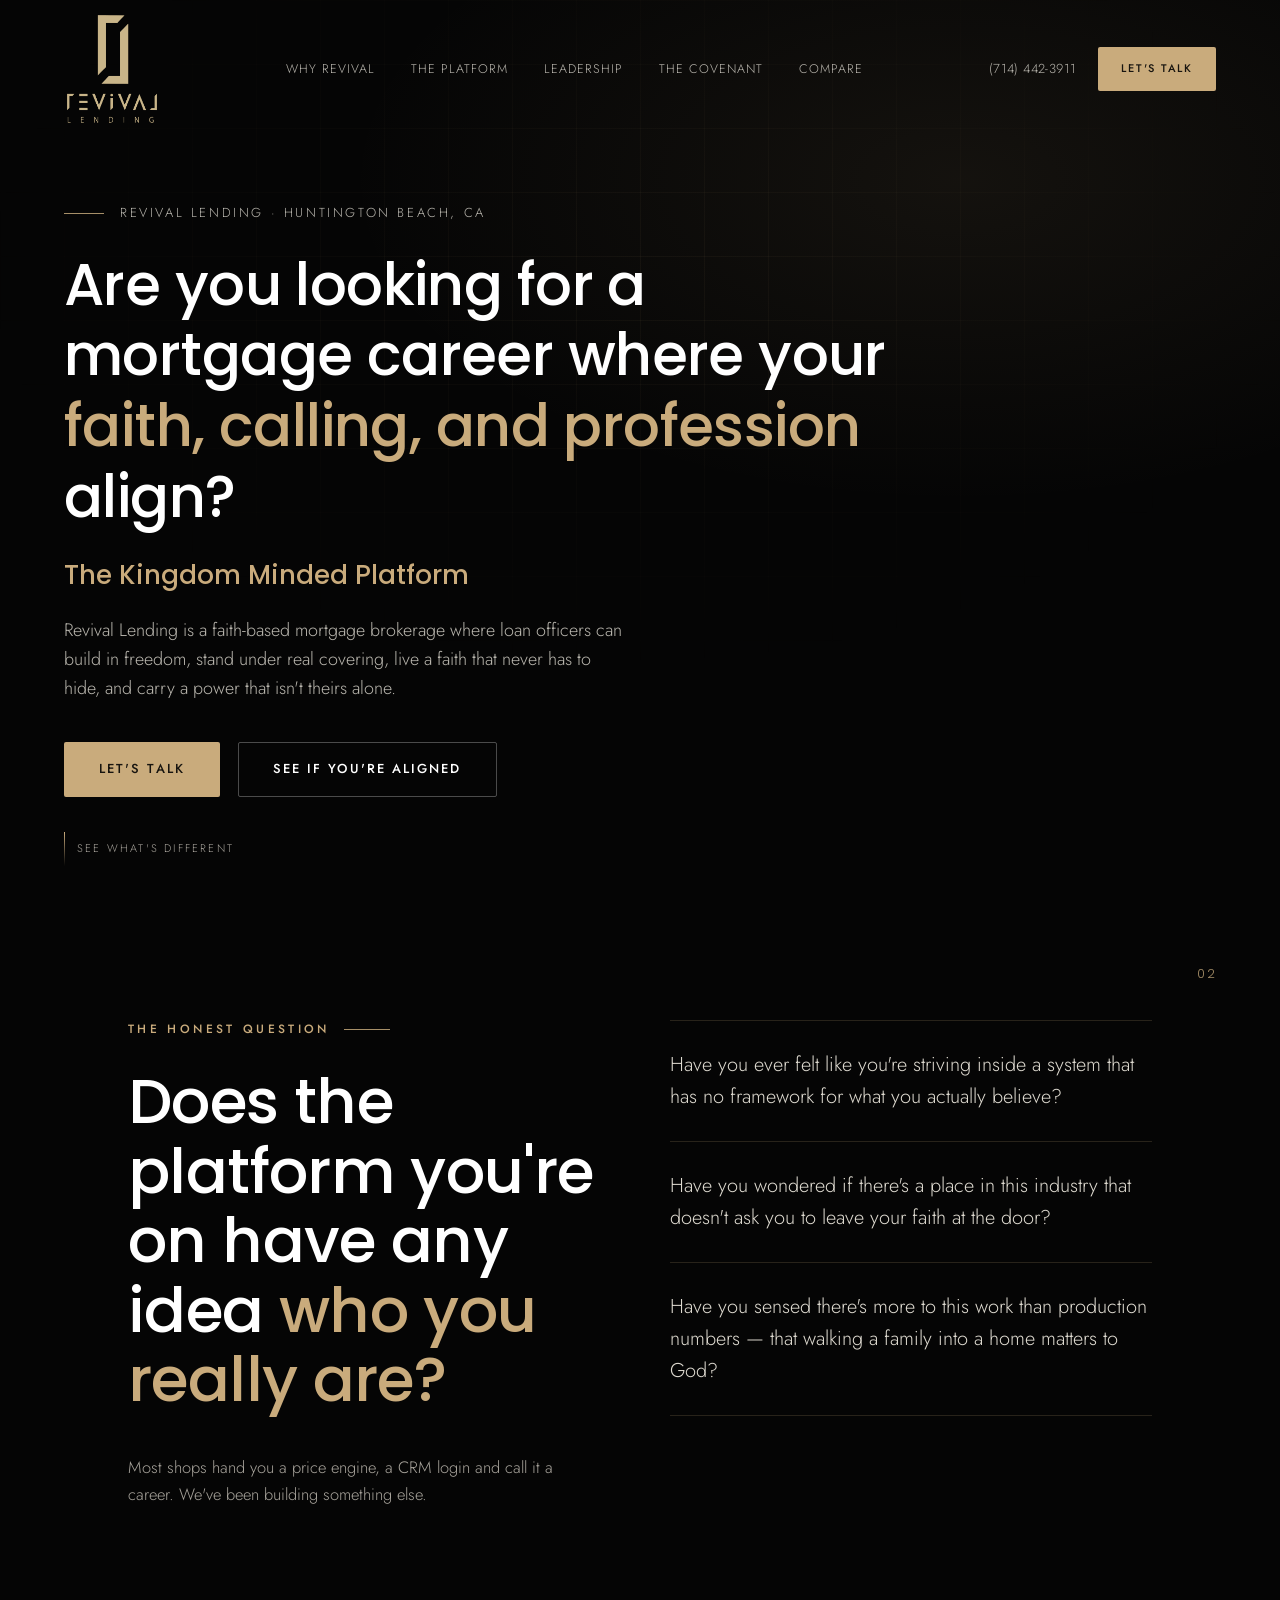
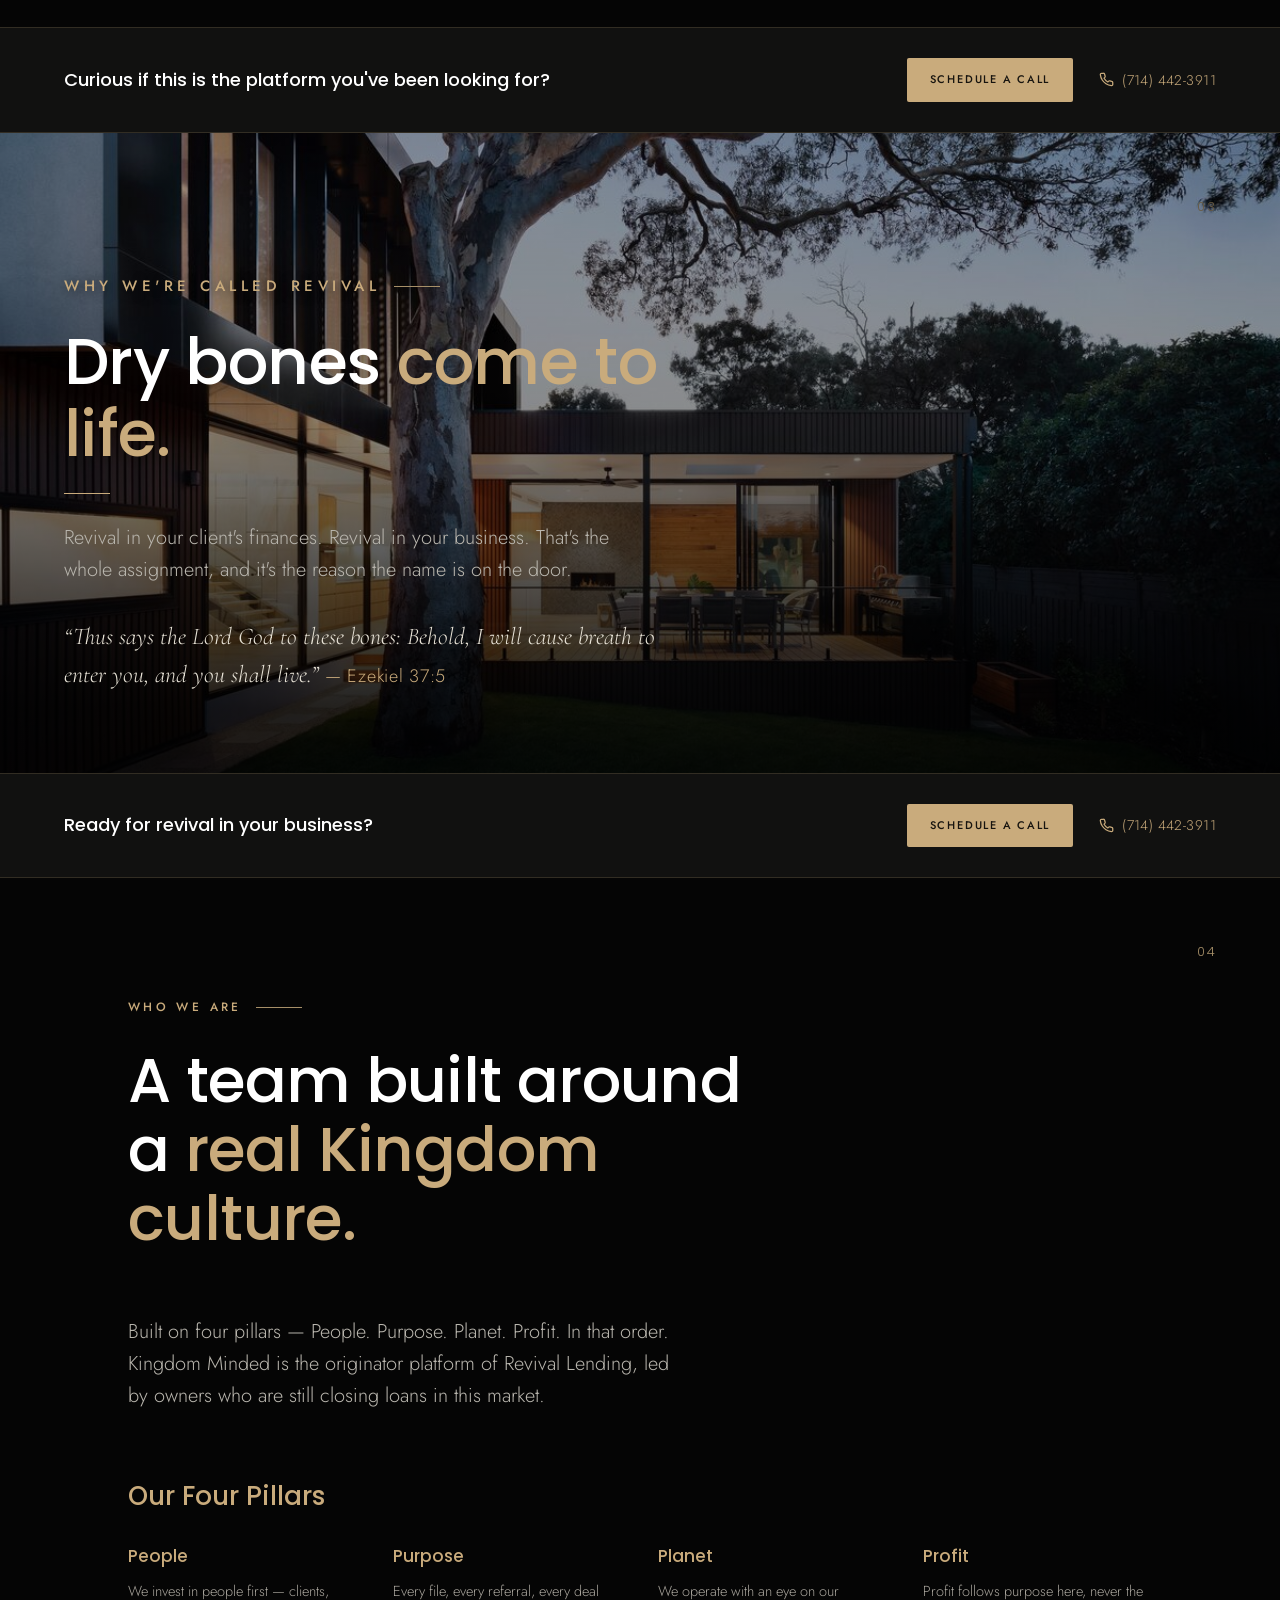
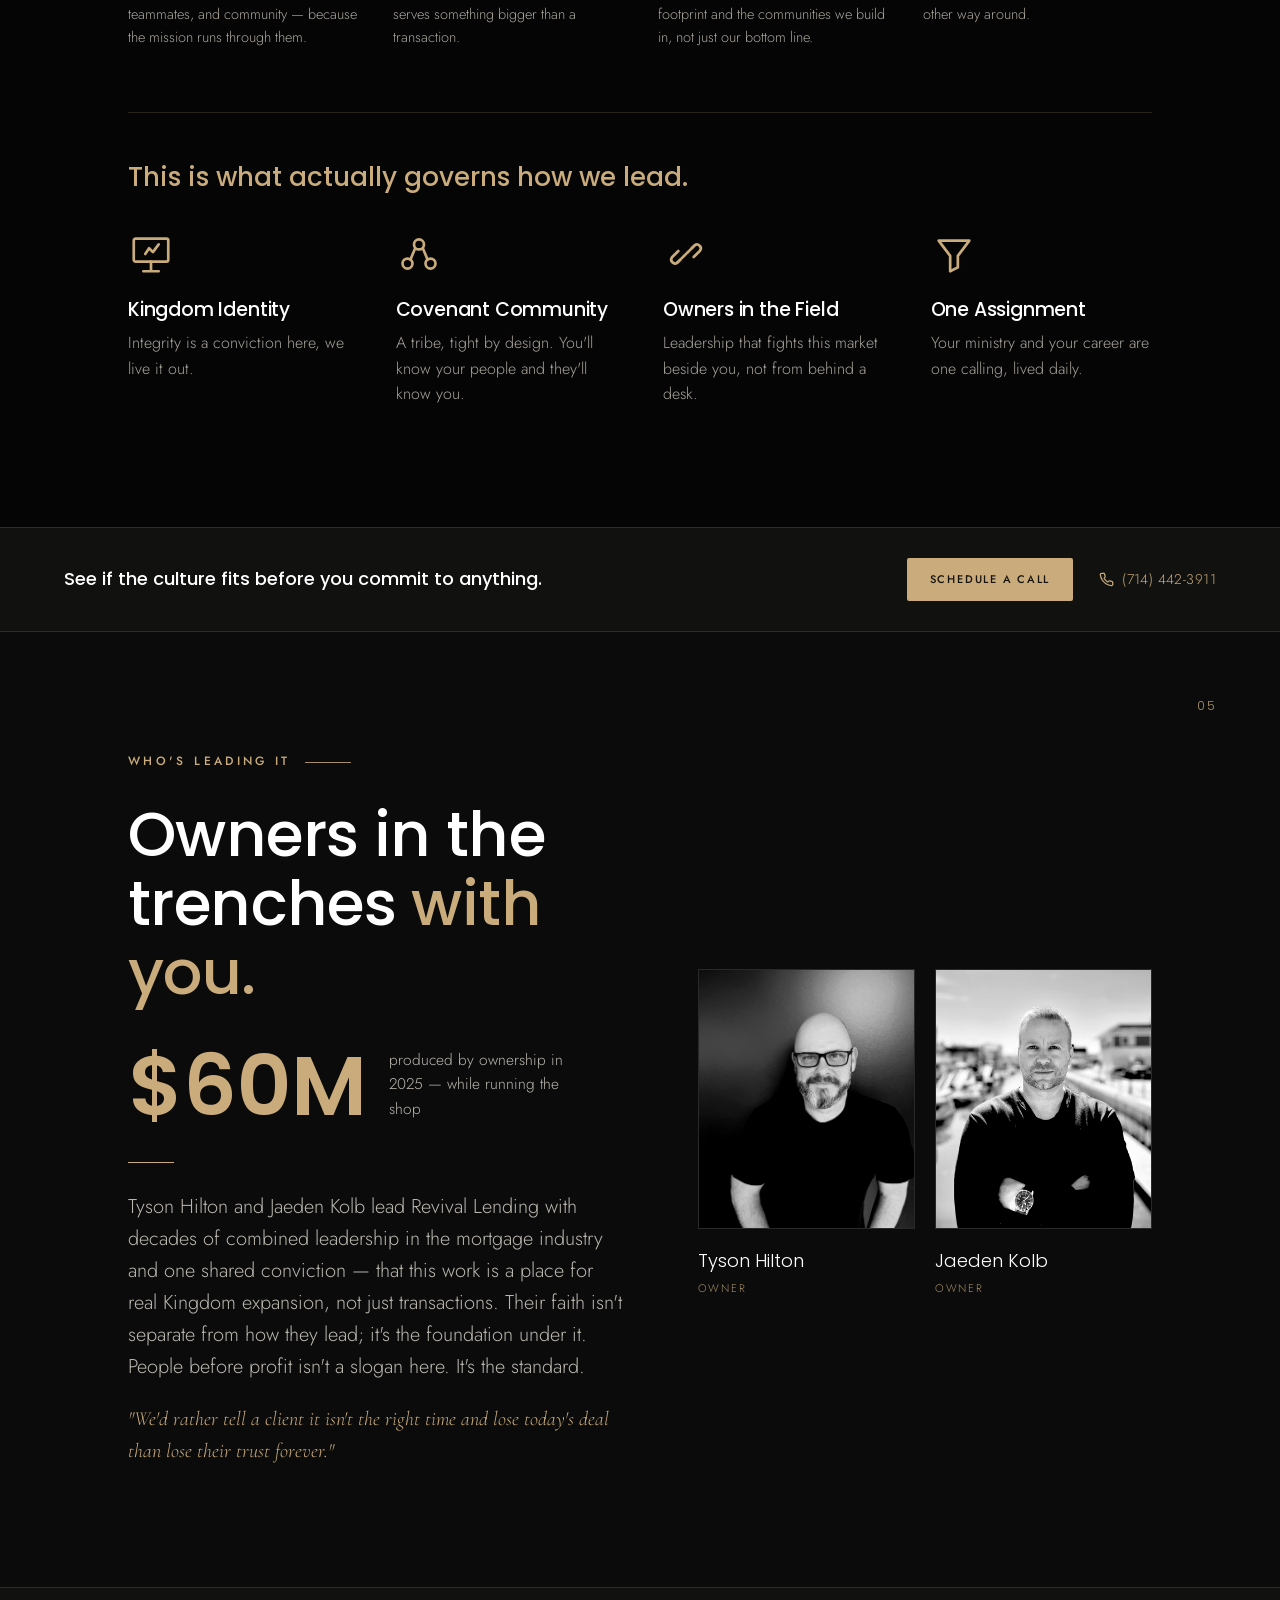
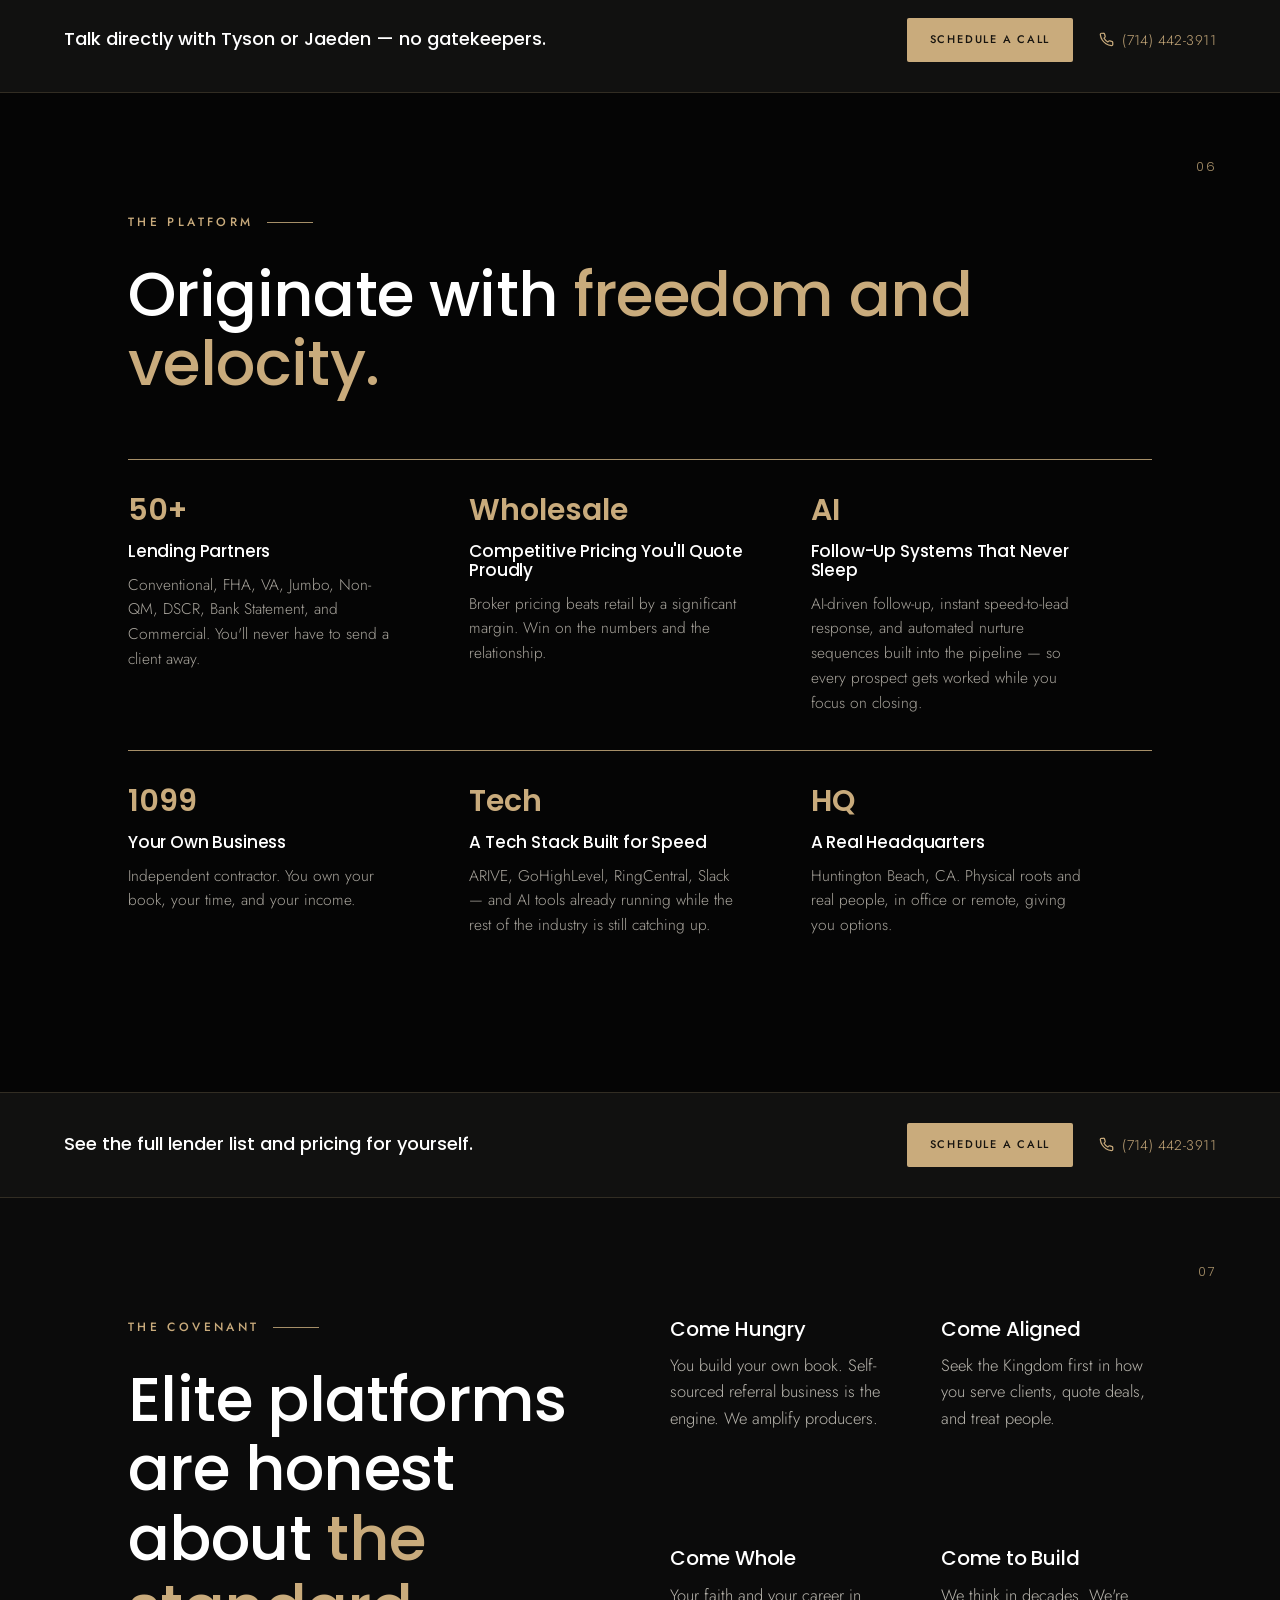
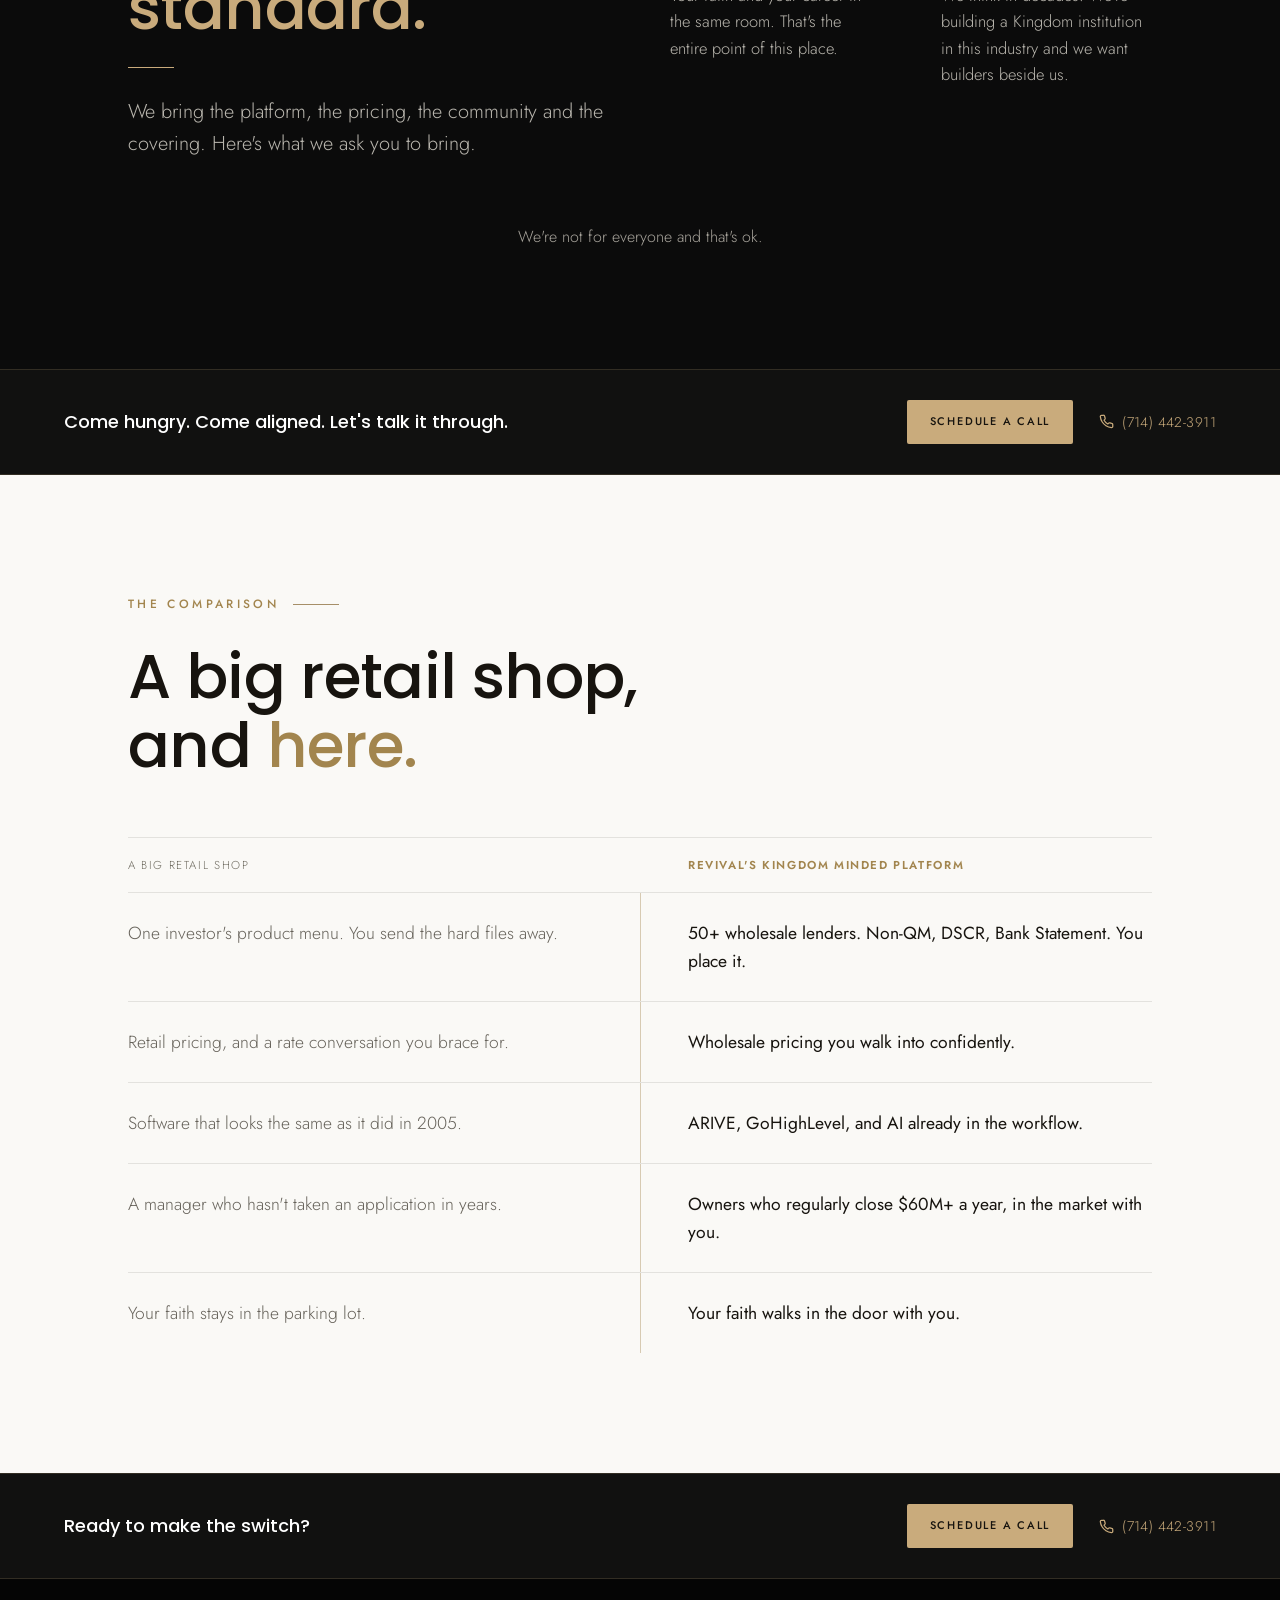
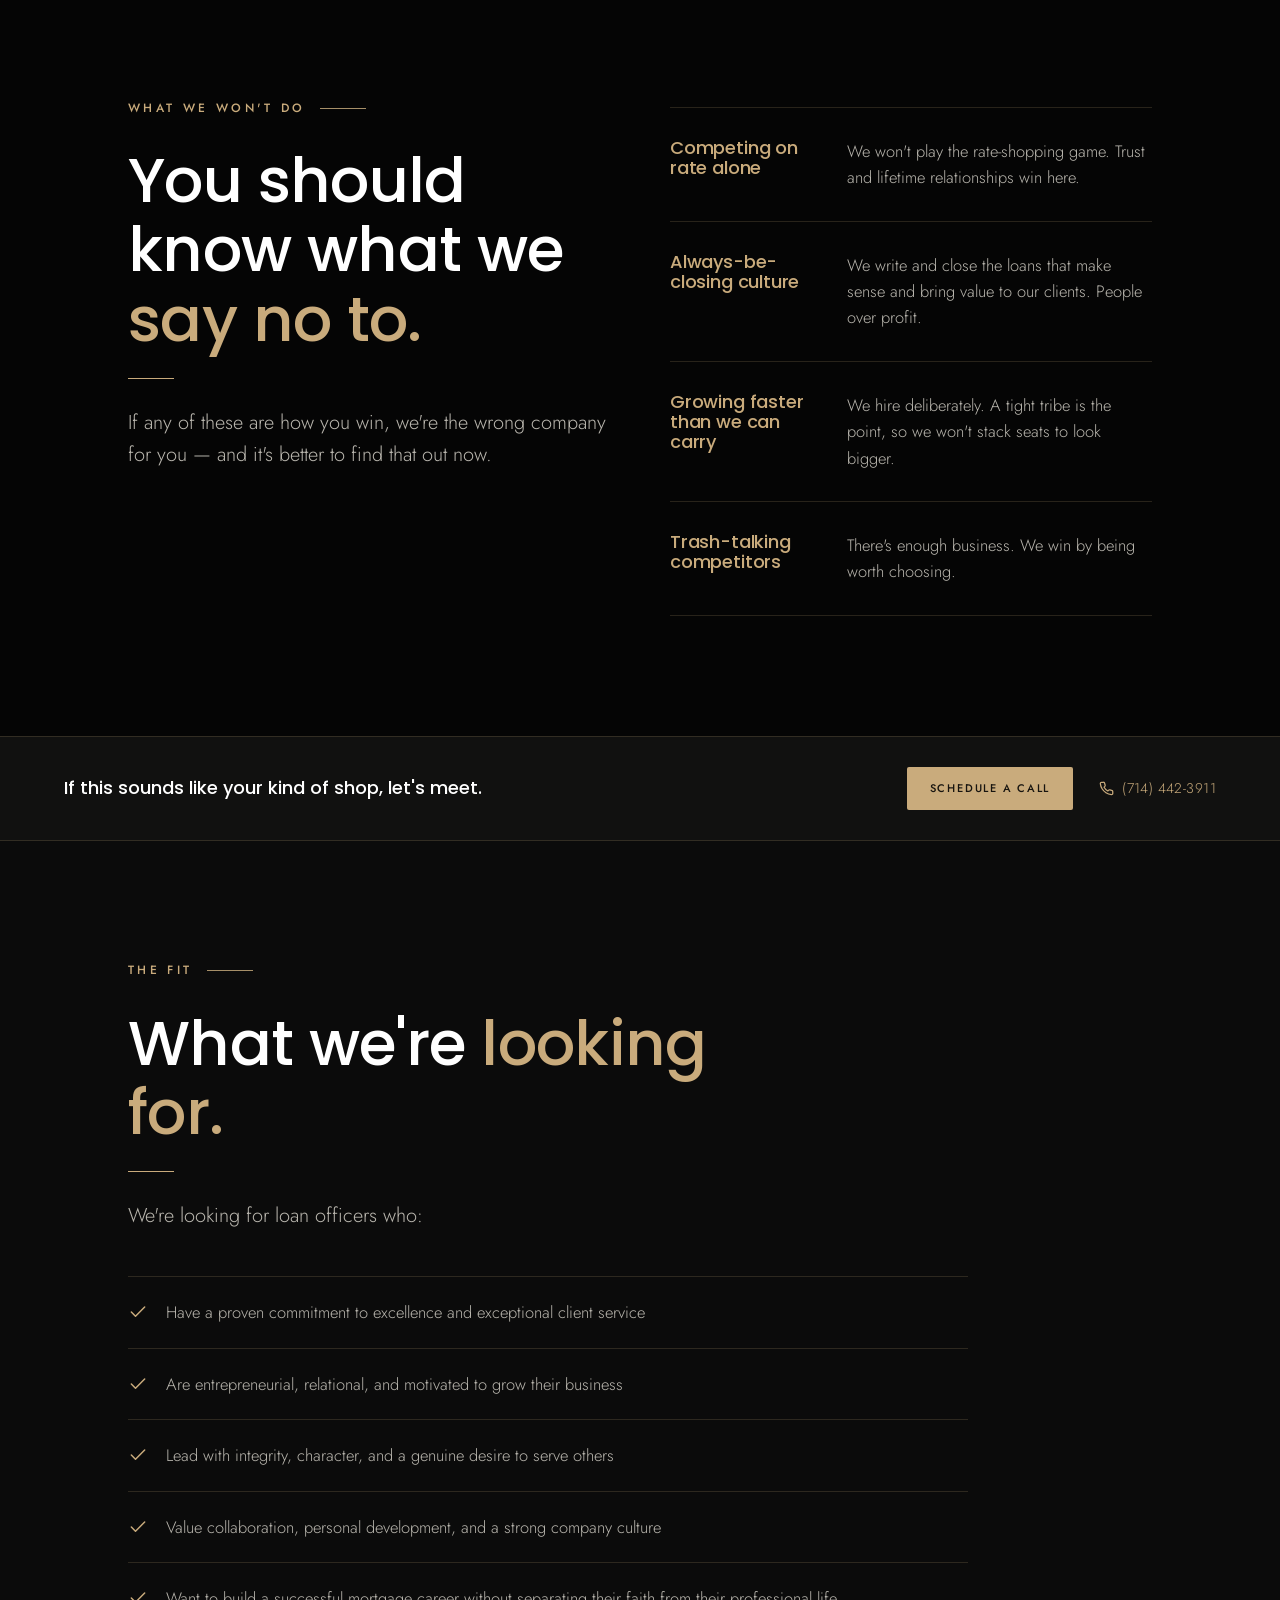
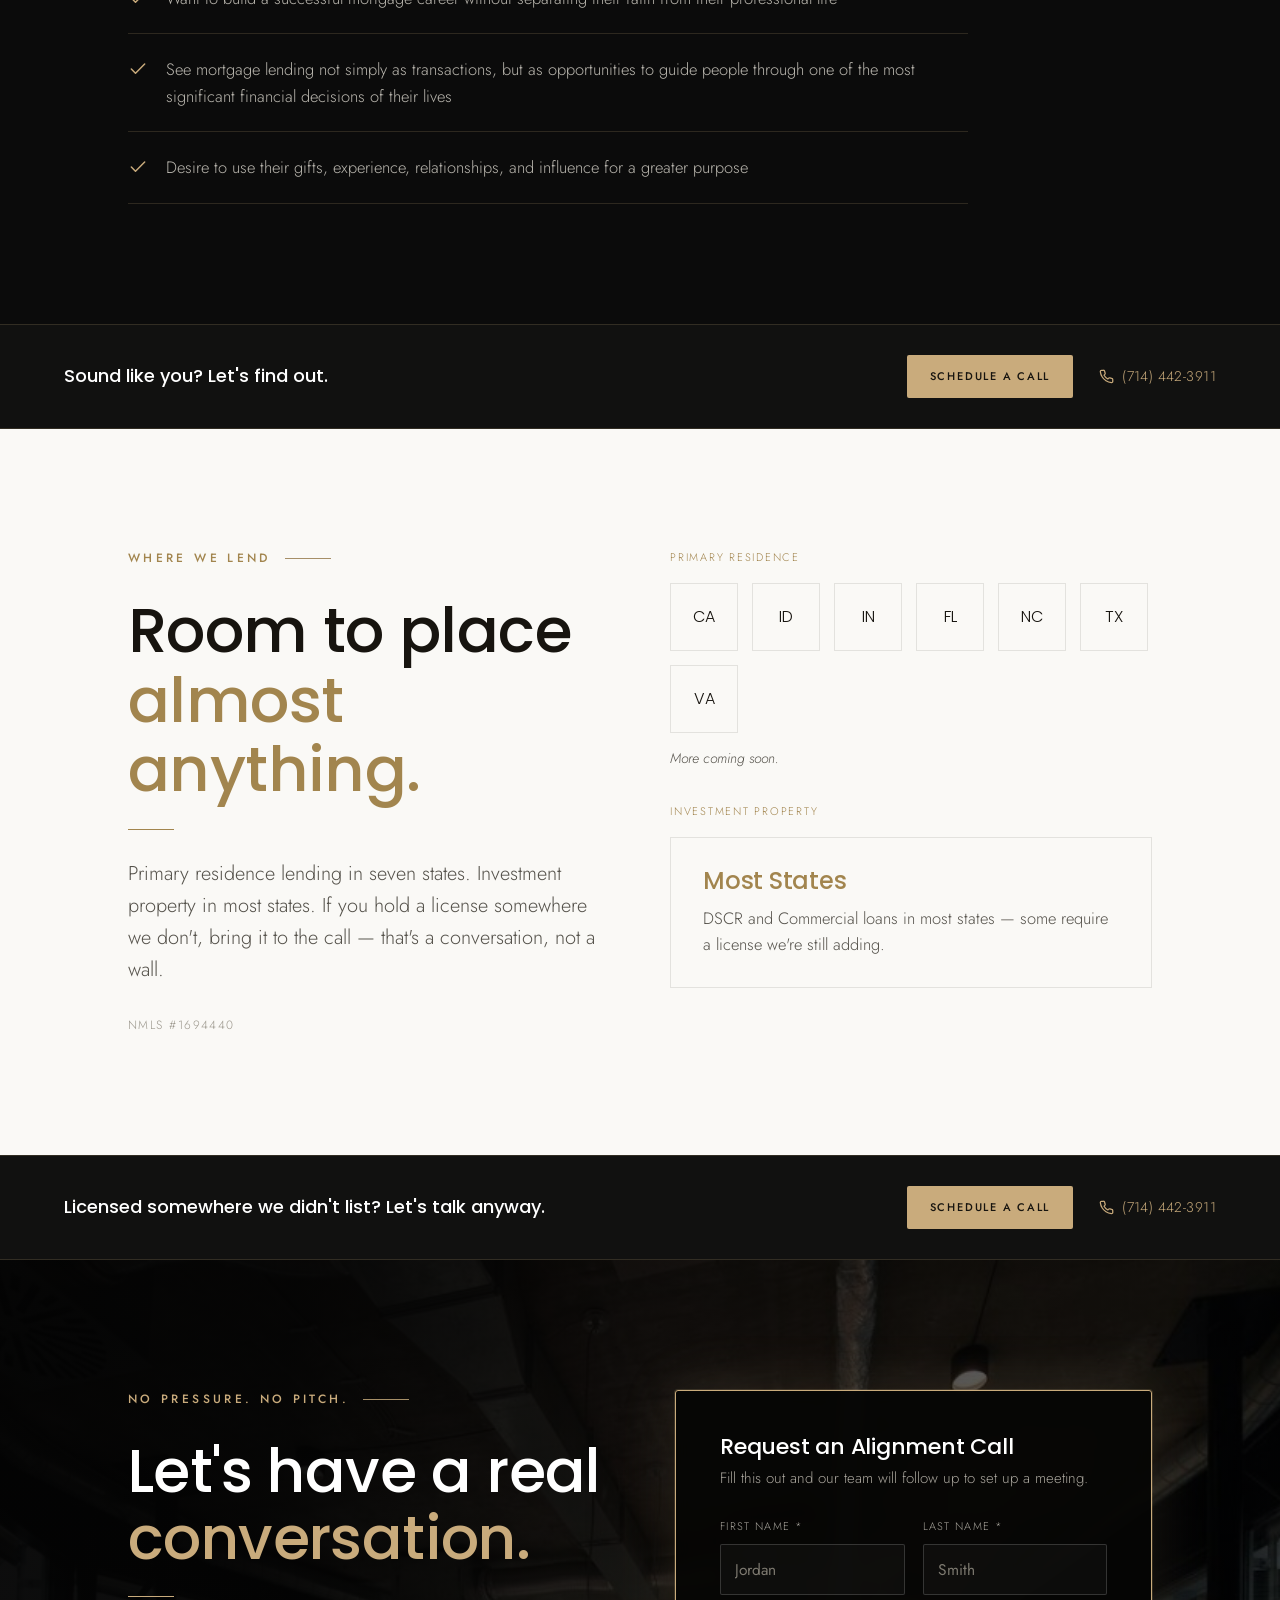
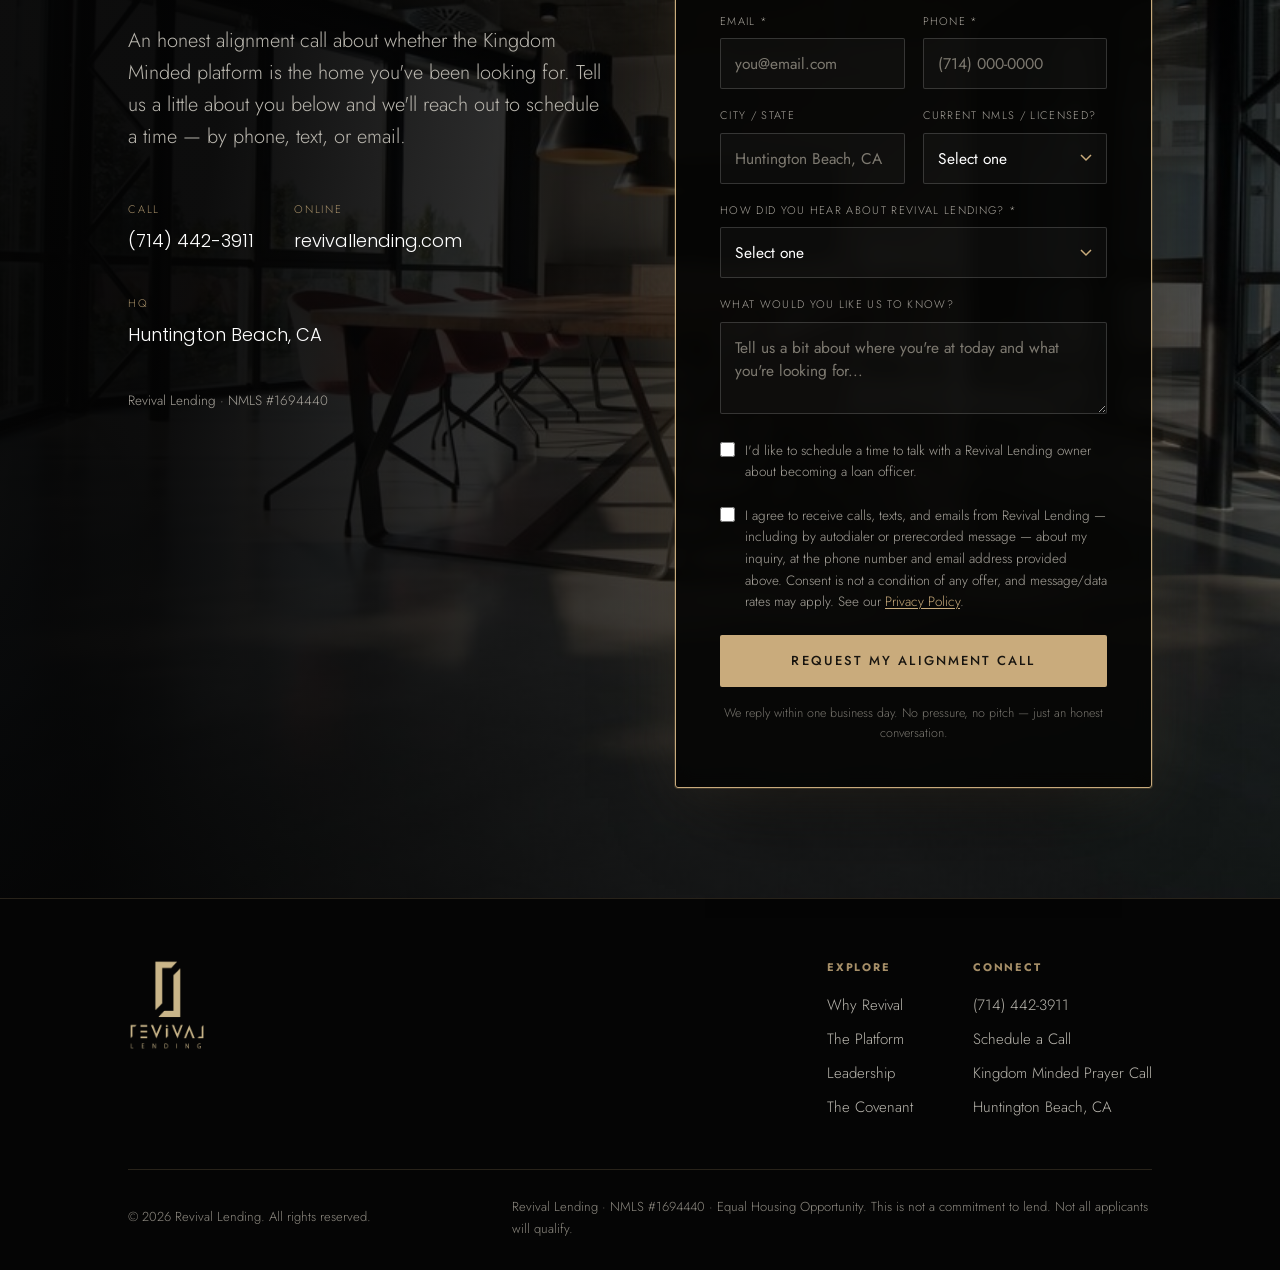
==== commit 6b4e4b72: "Always open the Kingdom Minded page at the top Same fix as the prayer page: strip any #section on lo" ====
--- a/index.html
+++ b/index.html
@@ -9,6 +9,14 @@
 <link rel="icon" type="image/png" href="assets/img/favicon-32.png">
 <link rel="apple-touch-icon" href="assets/img/apple-touch-icon.png">
 <link rel="stylesheet" href="assets/css/style.css">
+<!-- Always open at the top: drop any #section left in a shared or refreshed link,
+     and don't let the browser restore an old scroll position. -->
+<script>
+(function () {
+  if ('scrollRestoration' in history) history.scrollRestoration = 'manual';
+  if (location.hash) history.replaceState(null, '', location.pathname + location.search);
+})();
+</script>
 
 <meta property="og:title" content="Revival Lending | The Kingdom Minded Platform">
 <meta property="og:description" content="For self-sourced originators. 50+ wholesale lenders, wholesale pricing, 1099 freedom — with owners in the trenches beside you.">
